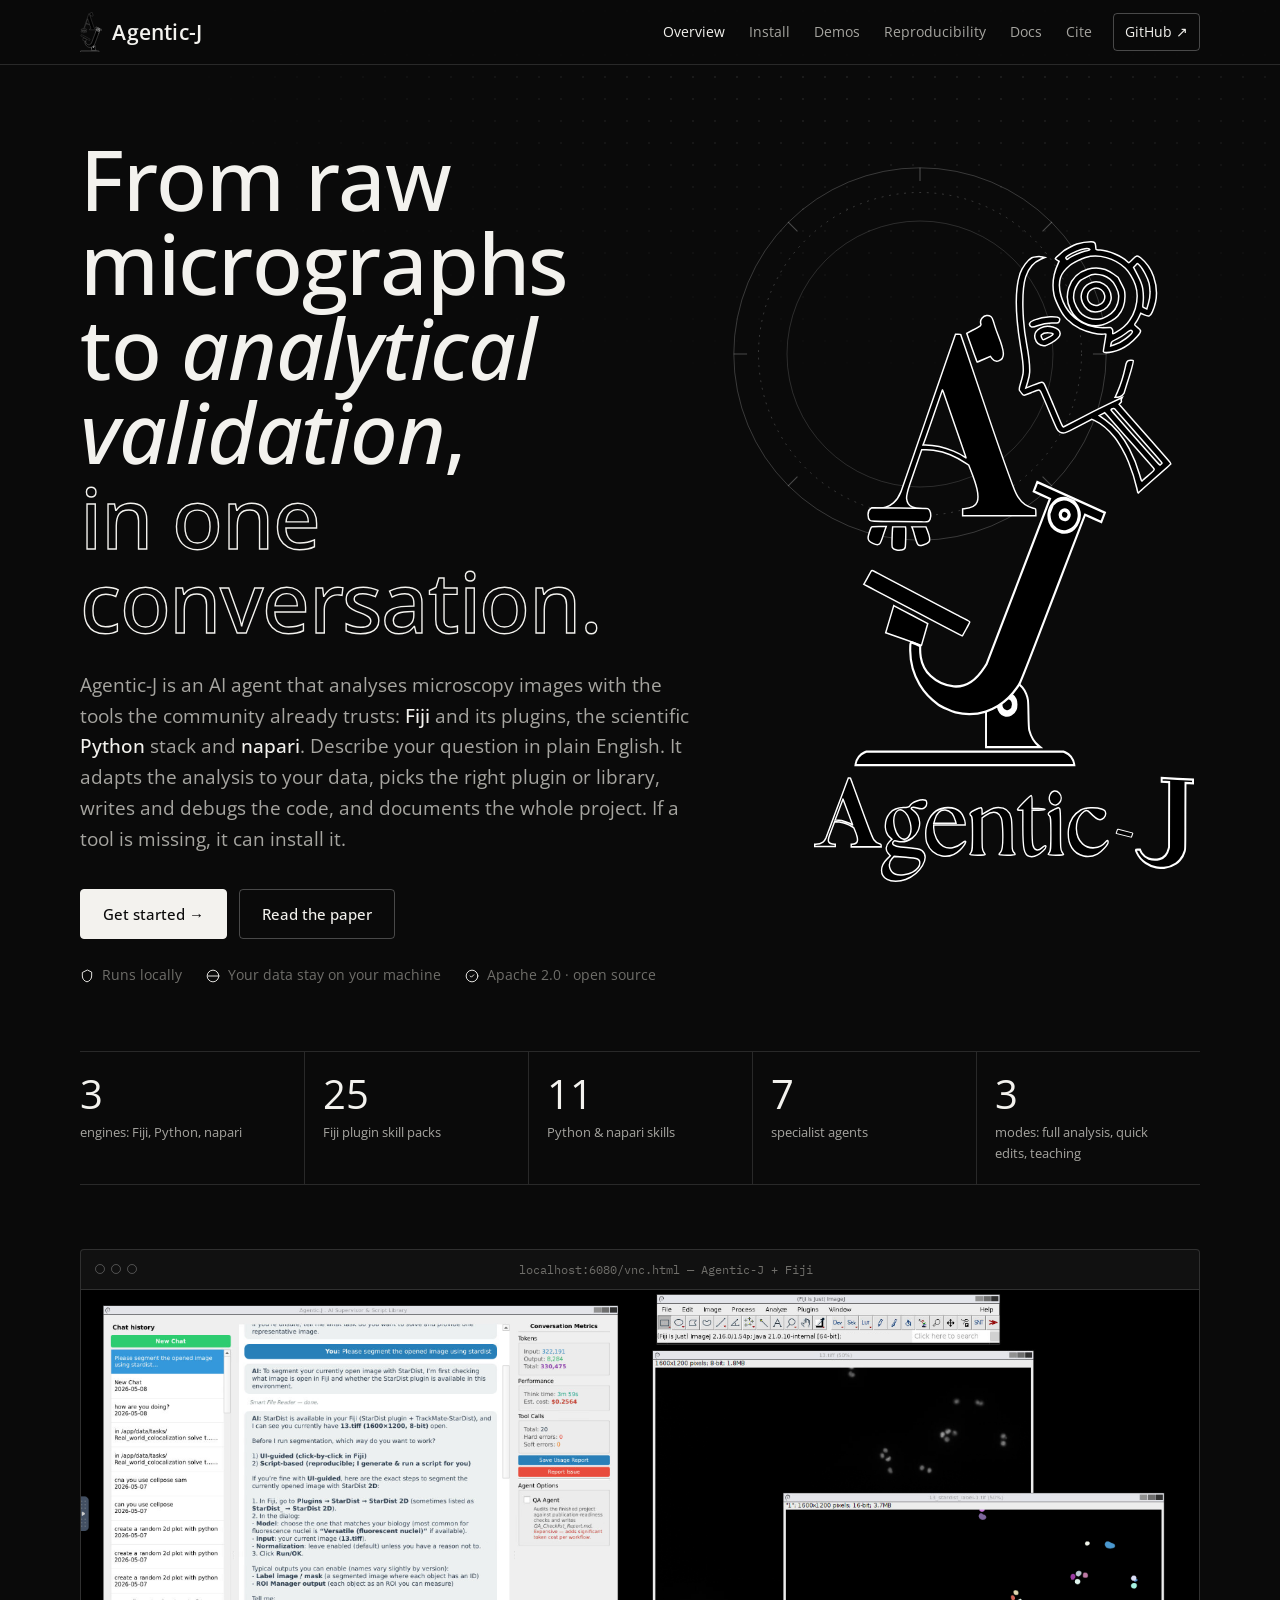
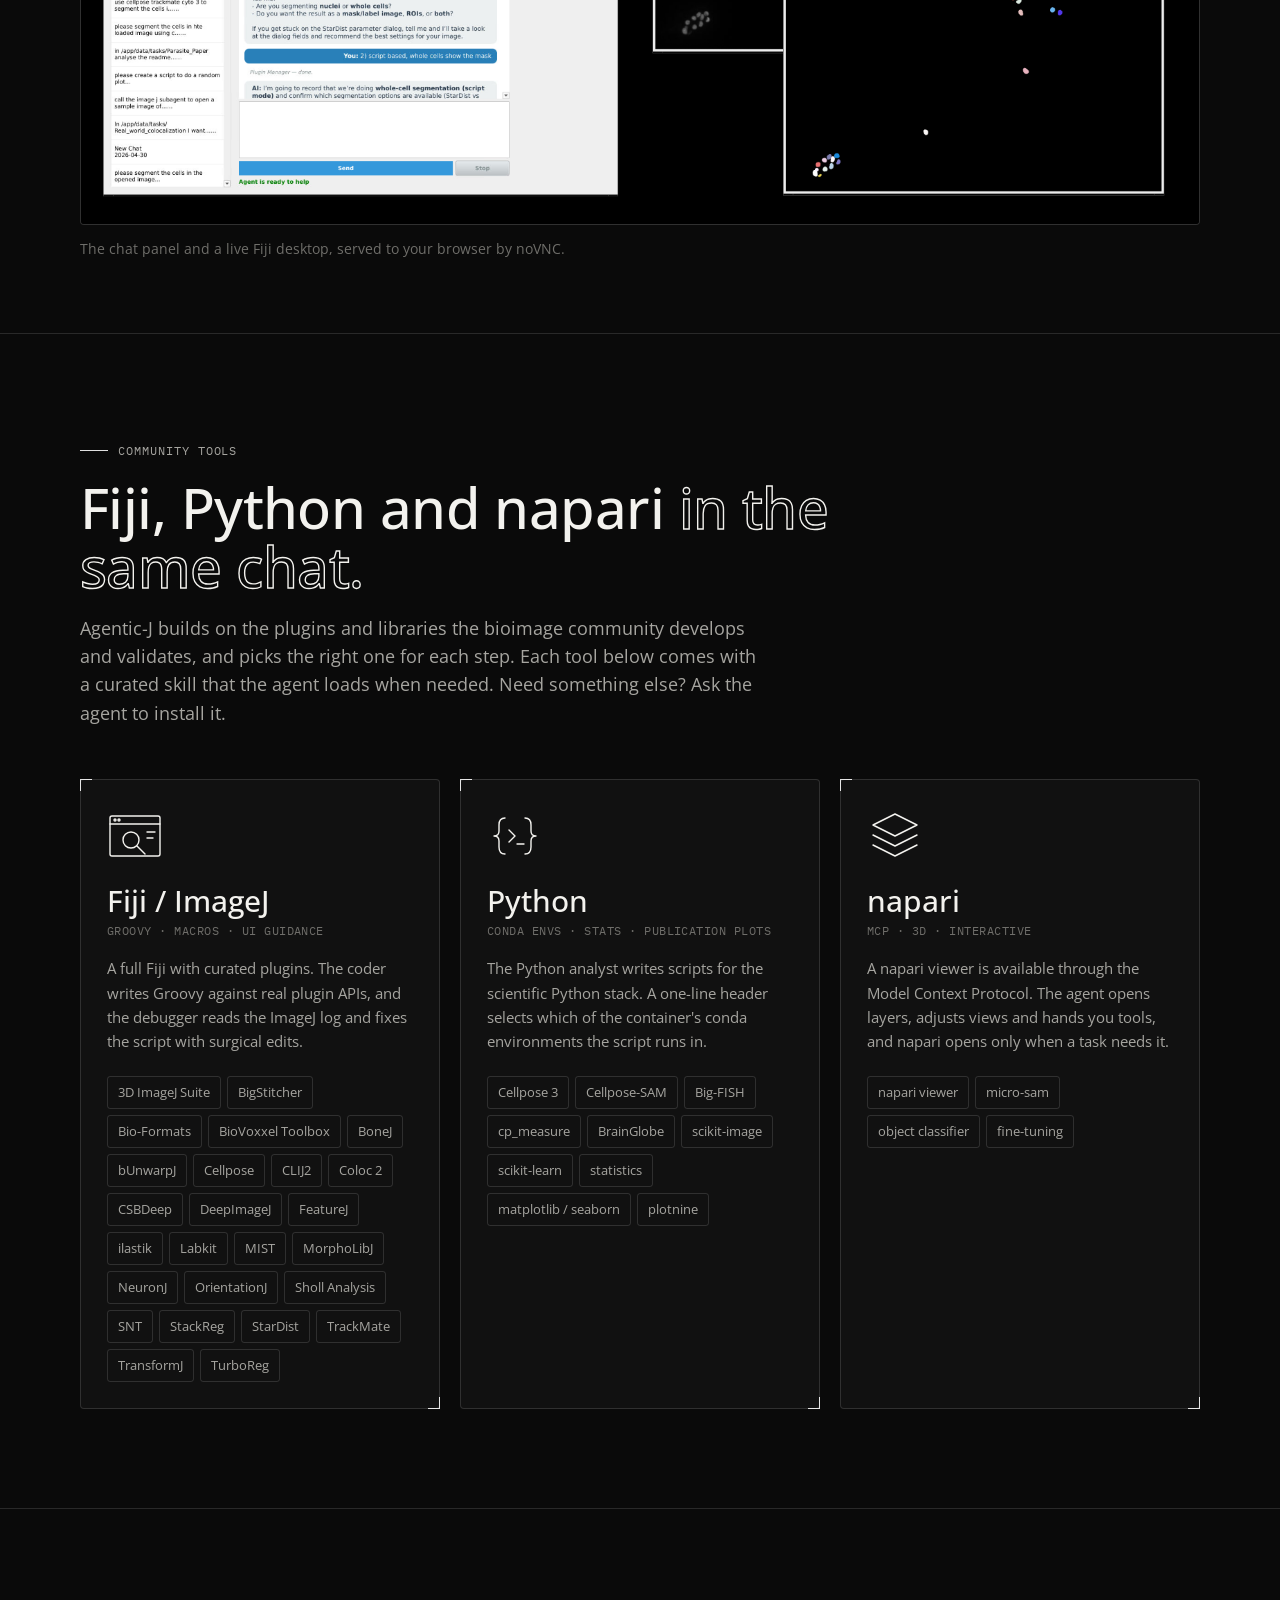
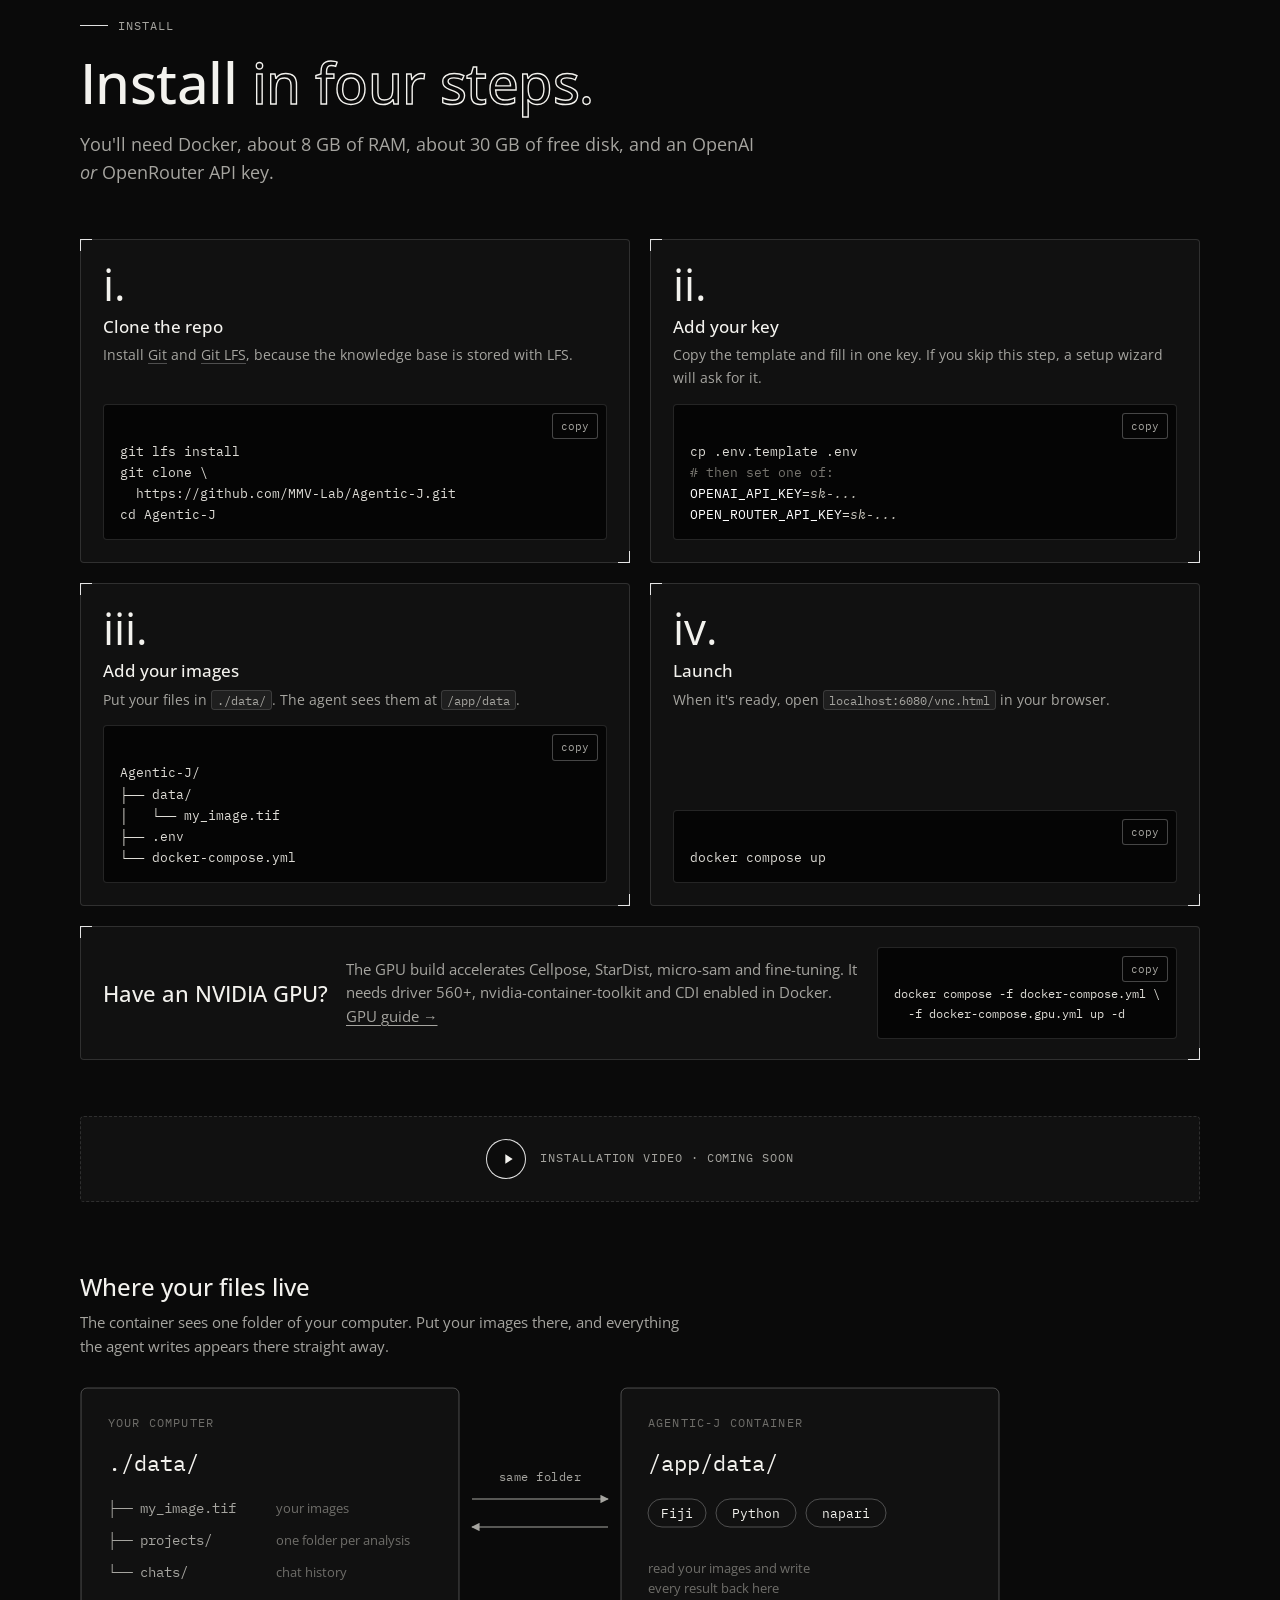
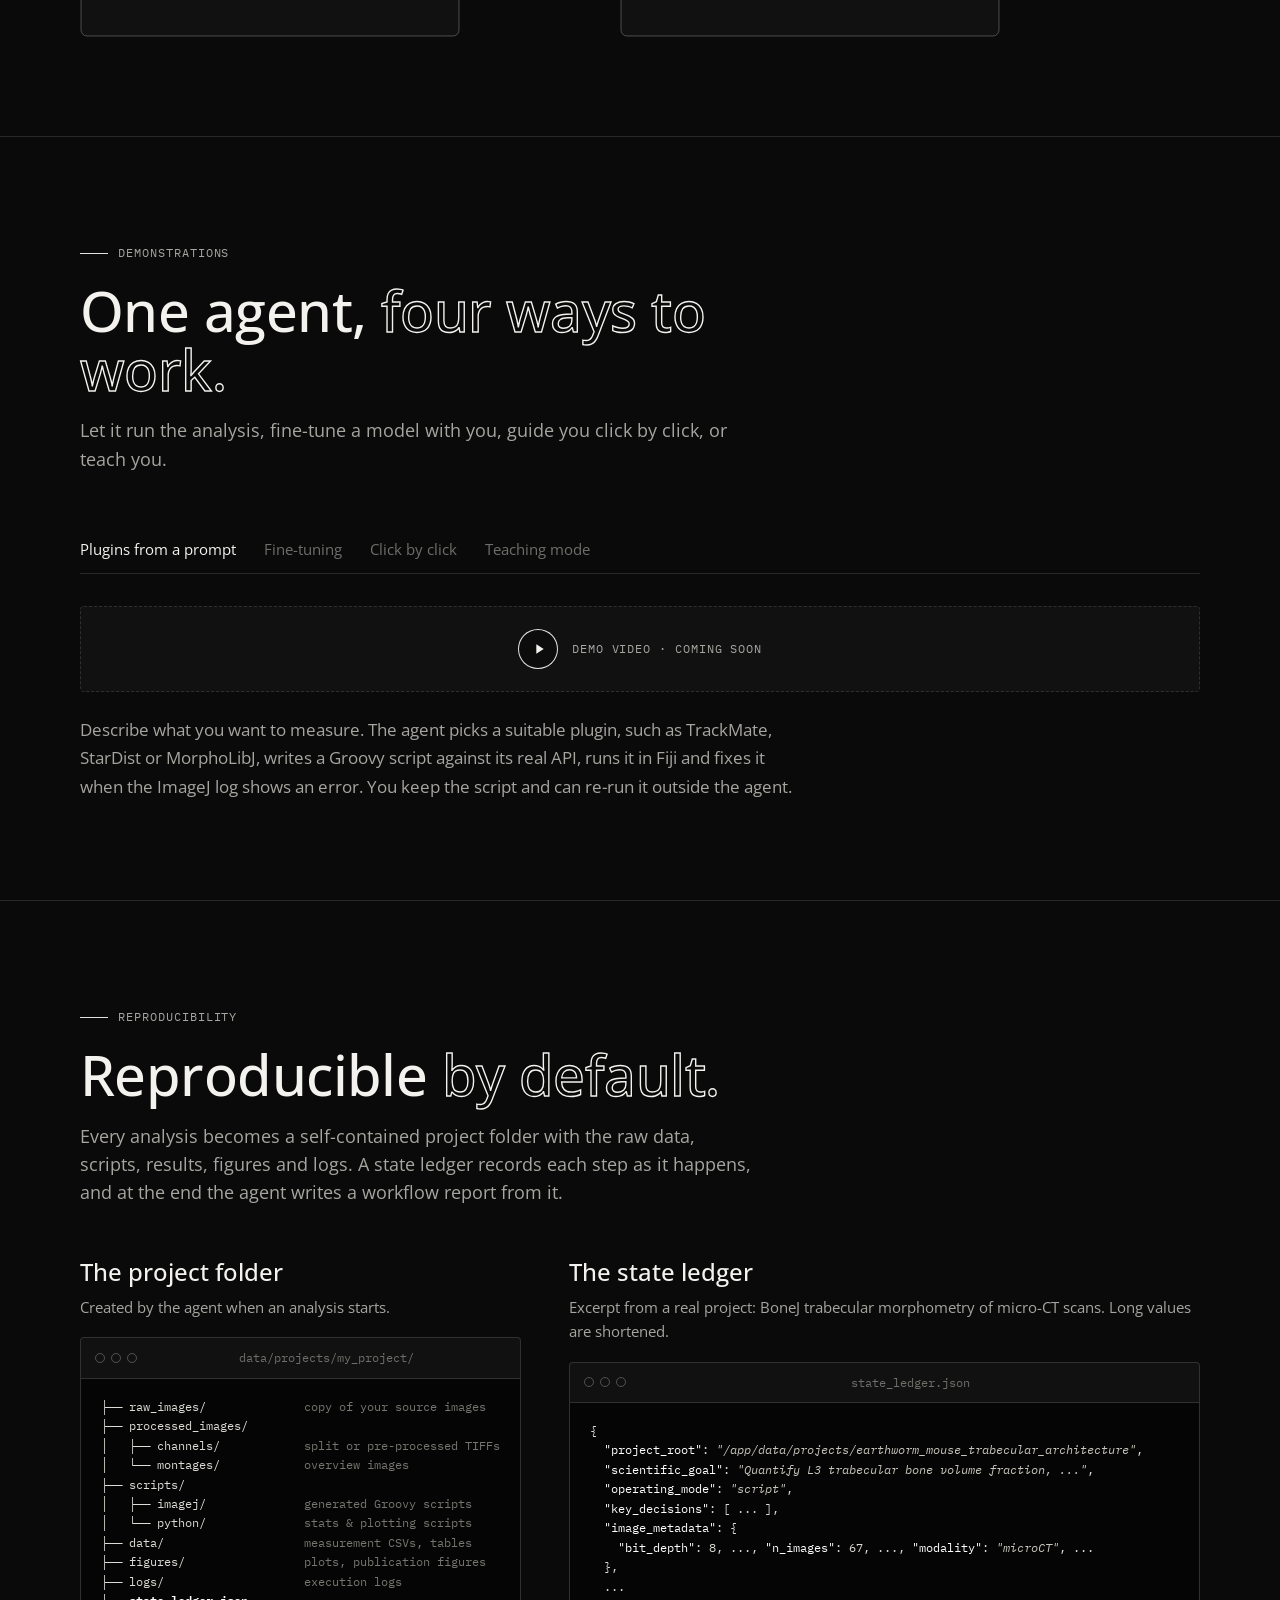
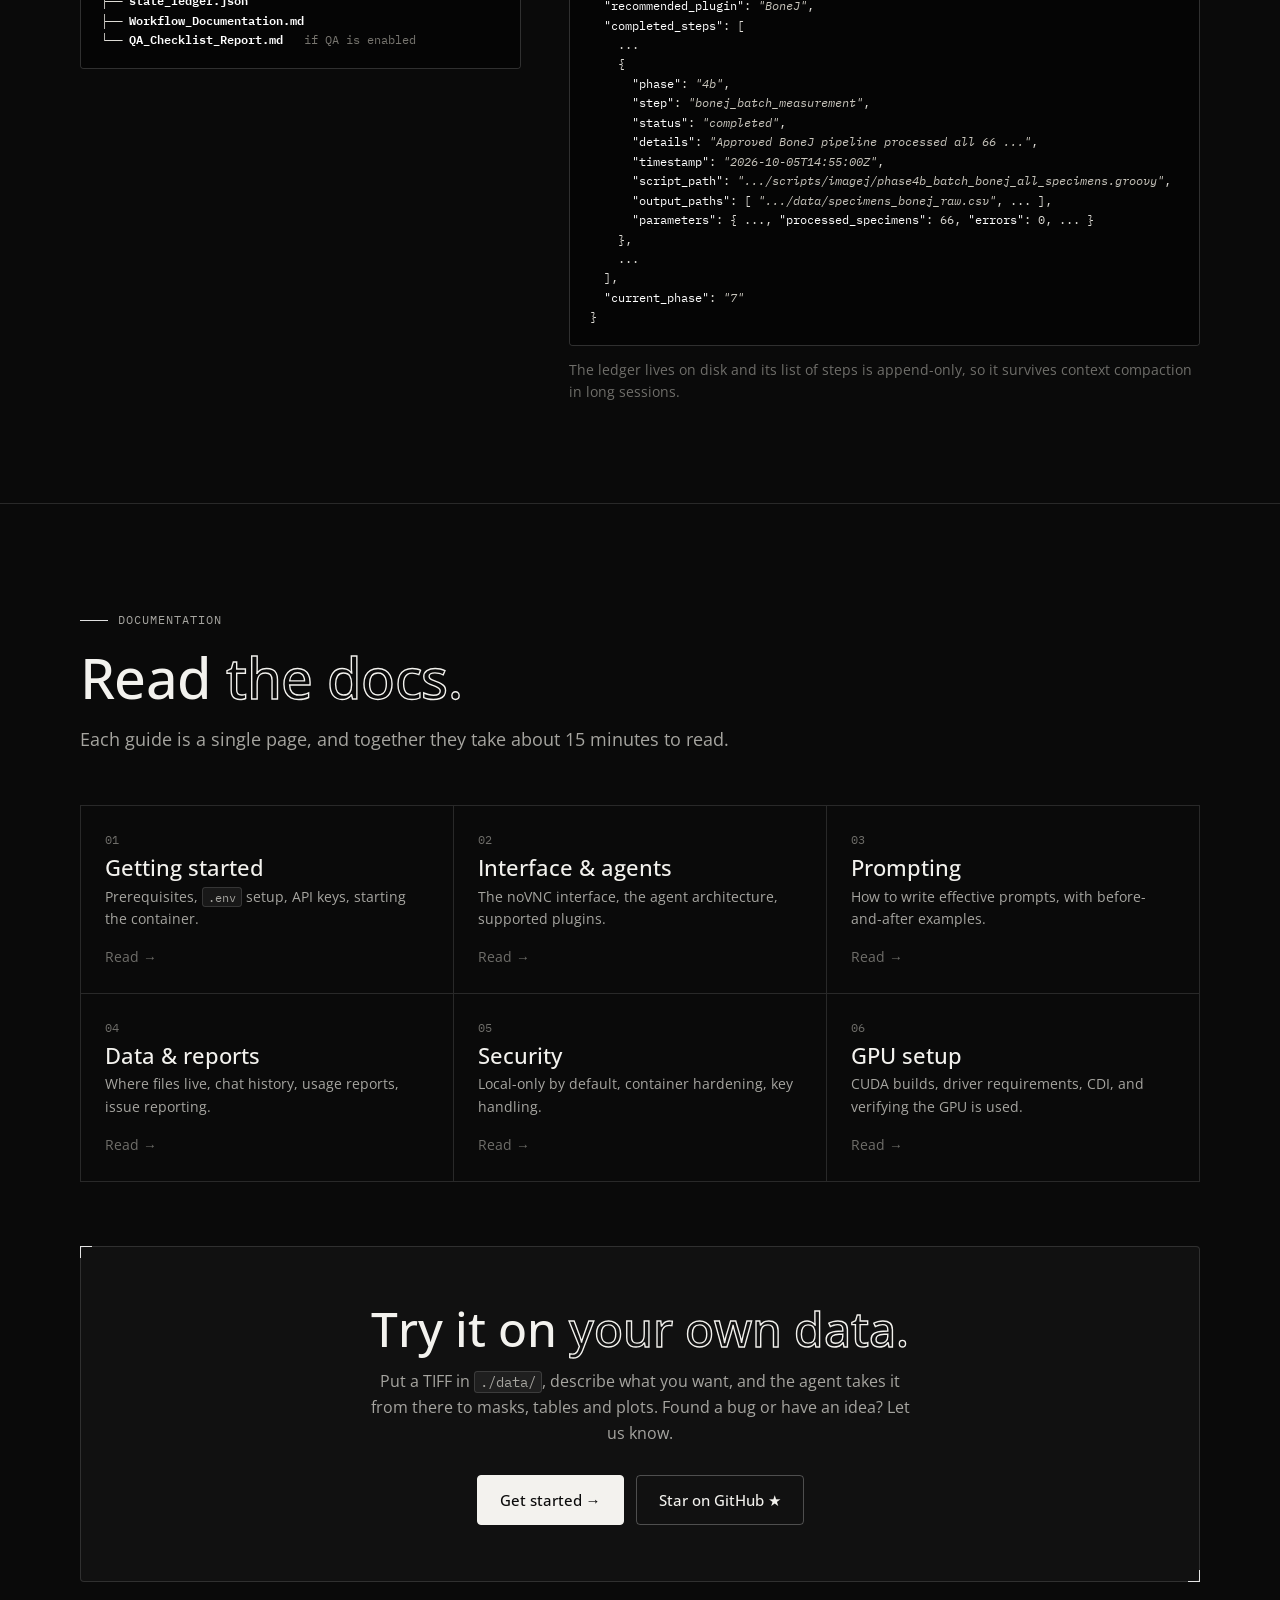
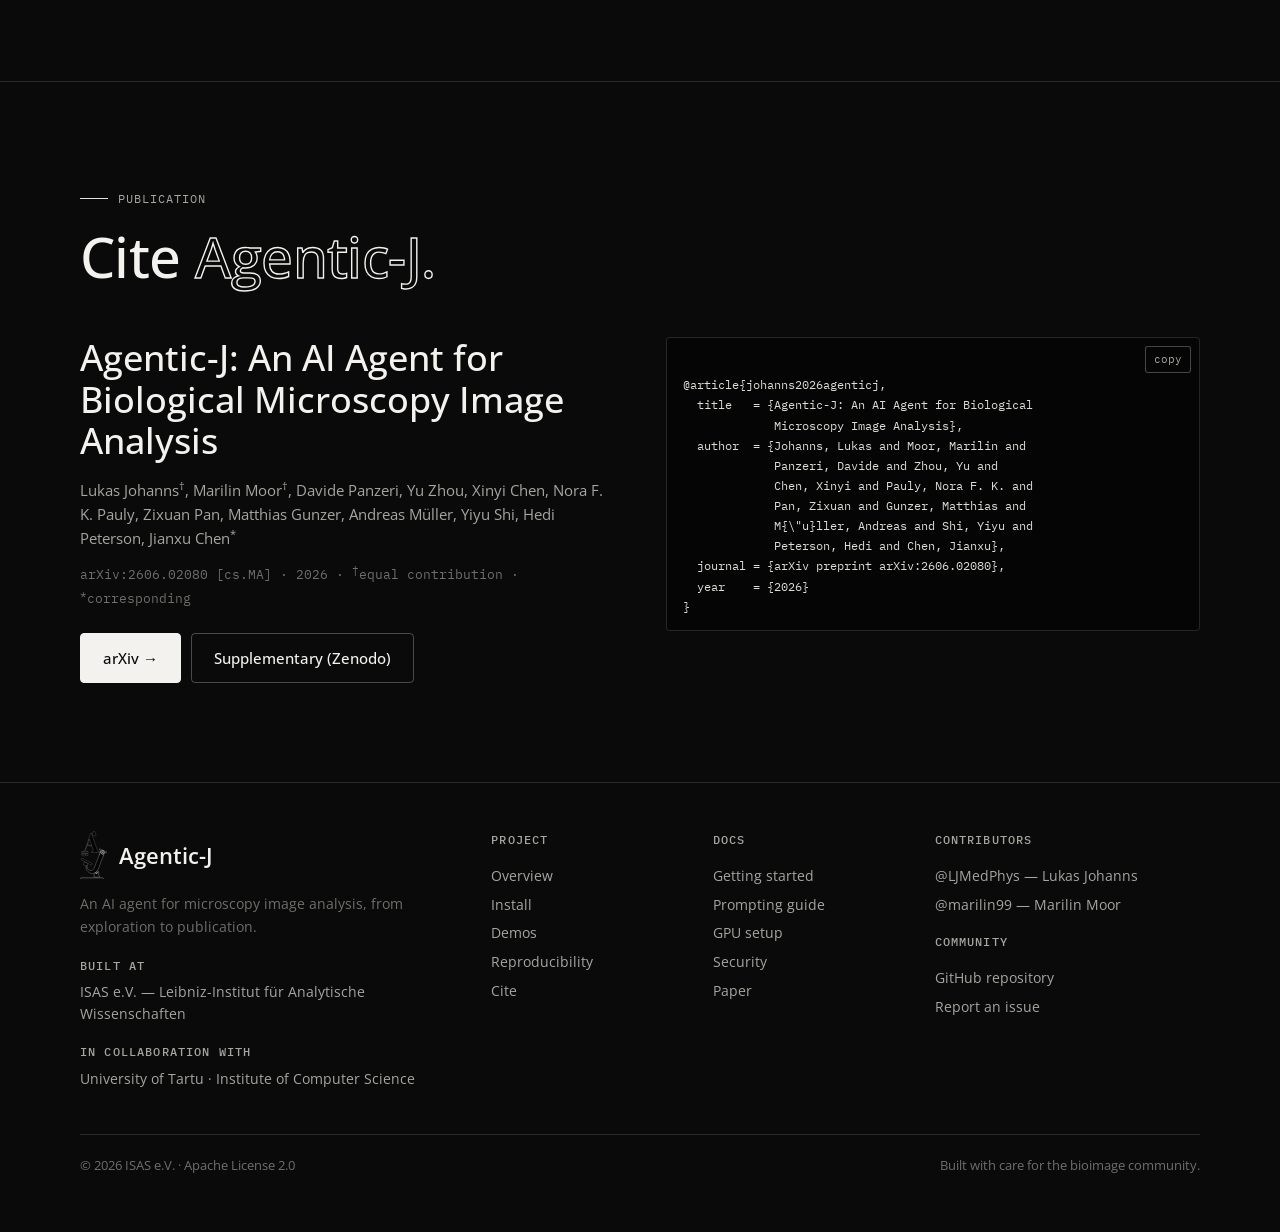
==== docs/index.html @ a4d7bb32 "Changed layout added video for Click by click demonstration" ====
<!doctype html>
<html lang="en" class="no-js">
<head>
<meta charset="utf-8" />
<meta name="viewport" content="width=device-width,initial-scale=1" />
<meta name="color-scheme" content="dark" />
<title>Agentic-J</title>
<meta name="description" content="Agentic-J is an AI agent for microscopy image analysis that works with the tools the bioimage community already uses: Fiji and its plugins, the scientific Python stack and napari. It adapts the analysis to your data, runs locally and documents every project so it can be reproduced." />

<!-- Open Graph -->
<meta property="og:title" content="Agentic-J — an AI agent for microscopy image analysis" />
<meta property="og:description" content="Fiji, Python and napari in one conversation. Visual QA with a VLM judge, human-in-the-loop fine-tuning, and a built-in bioimage-analysis tutor." />
<meta property="og:type" content="website" />
<meta property="og:url" content="https://mmv-lab.github.io/Agentic-J/" />
<meta name="twitter:card" content="summary_large_image" />

<link rel="icon" type="image/svg+xml" href="assets/favicon.svg" />

<link rel="preconnect" href="https://fonts.googleapis.com">
<link rel="preconnect" href="https://fonts.gstatic.com" crossorigin>
<link href="https://fonts.googleapis.com/css2?family=IBM+Plex+Mono:wght@400;500;600&family=Open+Sans:ital,wght@0,400..700;1,400..600&display=swap" rel="stylesheet">

<link rel="stylesheet" href="css/styles.css?v=2026-10-20b" />
<script>document.documentElement.classList.remove('no-js');</script>
</head>
<body>

<div class="bg-dots" aria-hidden="true"></div>

<!-- Navbar -->
<header class="nav">
  <div class="container nav-inner">
    <a href="#" class="brand" aria-label="Agentic-J home">
      <img src="assets/logo-mark.svg" alt="" class="brand-logo" />
      <span class="brand-name">Agentic-J</span>
    </a>
    <nav class="nav-links" aria-label="primary">
      <a href="#overview">Overview</a>
      <a href="#install">Install</a>
      <a href="#demos">Demos</a>
      <a href="#reproducibility">Reproducibility</a>
      <a href="#docs">Docs</a>
      <a href="#paper">Cite</a>
      <a href="https://github.com/MMV-Lab/Agentic-J" target="_blank" rel="noopener" class="nav-cta">GitHub ↗</a>
    </nav>
  </div>
</header>

<main>

<!-- =================== HERO =================== -->
<section class="hero" id="overview">
  <div class="container">
    <div class="hero-grid">
      <div>
        <h1 class="reveal">
          From raw micrographs<br/>
          to <em>analytical validation</em>,<br/>
          <span class="outline">in one conversation.</span>
        </h1>
        <p class="lead reveal">
          Agentic-J is an AI agent that analyses microscopy images with the tools the community already trusts:
          <strong>Fiji</strong> and its plugins, the scientific <strong>Python</strong> stack and <strong>napari</strong>.
          Describe your question in plain English. It adapts the analysis to your data, picks the right plugin or library,
          writes and debugs the code, and documents the whole project. If a tool is missing, it can install it.
        </p>
        <div class="hero-actions reveal">
          <a class="btn btn-primary" href="#install">Get started →</a>
          <a class="btn btn-ghost" href="https://arxiv.org/abs/2606.02080" target="_blank" rel="noopener">Read the paper</a>
        </div>
        <p class="trust reveal" aria-label="Privacy and security highlights">
          <span><svg viewBox="0 0 24 24" width="14" height="14" fill="none" stroke="currentColor" stroke-width="1.6" stroke-linecap="round" stroke-linejoin="round"><path d="M12 2 4 6v6c0 5 3.5 9 8 10 4.5-1 8-5 8-10V6z"/></svg> Runs locally</span>
          <span><svg viewBox="0 0 24 24" width="14" height="14" fill="none" stroke="currentColor" stroke-width="1.6" stroke-linecap="round" stroke-linejoin="round"><circle cx="12" cy="12" r="10"/><path d="M4 12h16"/></svg> Your data stay on your machine</span>
          <span><svg viewBox="0 0 24 24" width="14" height="14" fill="none" stroke="currentColor" stroke-width="1.6" stroke-linecap="round" stroke-linejoin="round"><path d="m9 12 2 2 4-4"/><circle cx="12" cy="12" r="10"/></svg> Apache 2.0 · open source</span>
        </p>
      </div>

      <div class="hero-logo reveal" aria-hidden="true">
        <svg class="rings" viewBox="0 0 400 400" fill="none" stroke="currentColor">
          <circle cx="200" cy="200" r="196" stroke-width=".8"/>
          <circle cx="200" cy="200" r="170" stroke-width=".8" stroke-dasharray="2 6"/>
          <circle cx="200" cy="200" r="140" stroke-width=".6"/>
          <g stroke-width="1.2">
            <path d="M200 4v14M200 382v14M4 200h14M382 200h14"/>
            <path d="M61 61l10 10M329 329l10 10M339 61l-10 10M71 329l-10 10"/>
          </g>
        </svg>
        <img src="assets/logo-full.svg" alt="Agentic-J logo: a microscope formed from the letters A and J, watched by a robot" />
      </div>
    </div>

    <div class="hero-stats reveal">
      <div class="stat"><div class="num">3</div><div class="lbl">engines: Fiji, Python, napari</div></div>
      <div class="stat"><div class="num">25</div><div class="lbl">Fiji plugin skill packs</div></div>
      <div class="stat"><div class="num">11</div><div class="lbl">Python &amp; napari skills</div></div>
      <div class="stat"><div class="num">7</div><div class="lbl">specialist agents</div></div>
      <div class="stat"><div class="num">3</div><div class="lbl">modes: full analysis, quick edits, teaching</div></div>
    </div>

    <div class="hero-visual reveal">
      <figure class="frame window">
        <div class="win-bar">
          <div class="dots"><i></i><i></i><i></i></div>
          <div class="url">localhost:6080/vnc.html — Agentic-J + Fiji</div>
        </div>
        <img src="images/01_chat_and_fiji.png" alt="Agentic-J chat panel next to a live Fiji desktop in the browser" />
      </figure>
      <div class="figcap">
        <span>The chat panel and a live Fiji desktop, served to your browser by noVNC.</span>
      </div>
    </div>
  </div>
</section>

<!-- =================== ENGINES =================== -->
<section id="engines">
  <div class="container">
    <div class="section-head reveal">
      <span class="fig-tag">Community tools</span>
      <h2 class="section-title">Fiji, Python and napari <span class="outline">in the same chat.</span></h2>
      <p class="section-sub">
        Agentic-J builds on the plugins and libraries the bioimage community develops and validates, and picks the right one
        for each step. Each tool below comes with a curated skill that the agent loads when needed. Need something else?
        Ask the agent to install it.
      </p>
    </div>

    <div class="engines">
      <article class="engine frame reveal">
        <svg class="glyph" viewBox="0 0 56 56" fill="none" stroke="currentColor" stroke-width="1.4" stroke-linecap="round" stroke-linejoin="round" aria-hidden="true">
          <rect x="3" y="8" width="50" height="40" rx="2"/><path d="M3 16h50"/><circle cx="8" cy="12" r="1"/><circle cx="12" cy="12" r="1"/>
          <circle cx="24" cy="32" r="8"/><path d="m30 38 8 8"/><path d="M40 24h8M40 30h6"/>
        </svg>
        <h3>Fiji / ImageJ</h3>
        <span class="kicker">GROOVY · MACROS · UI GUIDANCE</span>
        <p>A full Fiji with curated plugins. The coder writes Groovy against real plugin APIs, and the debugger reads the ImageJ log and fixes the script with surgical edits.</p>
        <div class="skills">
          <div class="chips">
            <span class="chip">3D ImageJ Suite</span><span class="chip">BigStitcher</span><span class="chip">Bio-Formats</span>
            <span class="chip">BioVoxxel Toolbox</span><span class="chip">BoneJ</span><span class="chip">bUnwarpJ</span>
            <span class="chip">Cellpose</span><span class="chip">CLIJ2</span><span class="chip">Coloc 2</span>
            <span class="chip">CSBDeep</span><span class="chip">DeepImageJ</span><span class="chip">FeatureJ</span>
            <span class="chip">ilastik</span><span class="chip">Labkit</span><span class="chip">MIST</span>
            <span class="chip">MorphoLibJ</span><span class="chip">NeuronJ</span><span class="chip">OrientationJ</span>
            <span class="chip">Sholl Analysis</span><span class="chip">SNT</span><span class="chip">StackReg</span>
            <span class="chip">StarDist</span><span class="chip">TrackMate</span><span class="chip">TransformJ</span>
            <span class="chip">TurboReg</span>
          </div>
        </div>
      </article>

      <article class="engine frame reveal">
        <svg class="glyph" viewBox="0 0 56 56" fill="none" stroke="currentColor" stroke-width="1.4" stroke-linecap="round" stroke-linejoin="round" aria-hidden="true">
          <path d="M18 10c-5 0-6 3-6 7v6c0 3-2 5-5 5 3 0 5 2 5 5v6c0 4 1 7 6 7"/><path d="M38 10c5 0 6 3 6 7v6c0 3 2 5 5 5-3 0-5 2-5 5v6c0 4-1 7-6 7"/>
          <path d="M22 22l6 6-6 6"/><path d="M30 36h7"/>
        </svg>
        <h3>Python</h3>
        <span class="kicker">CONDA ENVS · STATS · PUBLICATION PLOTS</span>
        <p>The Python analyst writes scripts for the scientific Python stack. A one-line header selects which of the container's conda environments the script runs in.</p>
        <div class="skills">
          <div class="chips">
            <span class="chip">Cellpose 3</span><span class="chip">Cellpose-SAM</span><span class="chip">Big-FISH</span>
            <span class="chip">cp_measure</span><span class="chip">BrainGlobe</span><span class="chip">scikit-image</span>
            <span class="chip">scikit-learn</span><span class="chip">statistics</span><span class="chip">matplotlib / seaborn</span>
            <span class="chip">plotnine</span>
          </div>
        </div>
      </article>

      <article class="engine frame reveal">
        <svg class="glyph" viewBox="0 0 56 56" fill="none" stroke="currentColor" stroke-width="1.4" stroke-linecap="round" stroke-linejoin="round" aria-hidden="true">
          <path d="M28 6 50 17 28 28 6 17z"/><path d="M6 27l22 11 22-11"/><path d="M6 37l22 11 22-11"/>
        </svg>
        <h3>napari</h3>
        <span class="kicker">MCP · 3D · INTERACTIVE</span>
        <p>A napari viewer is available through the Model Context Protocol. The agent opens layers, adjusts views and hands you tools, and napari opens only when a task needs it.</p>
        <div class="skills">
          <div class="chips">
            <span class="chip">napari viewer</span><span class="chip">micro-sam</span><span class="chip">object classifier</span>
            <span class="chip">fine-tuning</span>
          </div>
        </div>
      </article>
    </div>
  </div>
</section>

<!-- =================== VLM JUDGE =================== -->
<!-- Hidden for now: VLM judge section. Remove this wrapper to restore it (give it its own Fig. number).
<section id="judge">
  <div class="container">
    <div class="split">
      <div>
        <div class="section-head reveal">
          <span class="fig-tag">Fig. 4 · Visual quality control</span>
          <h2 class="section-title">A vision model <span class="outline">checks the results.</span></h2>
          <p class="section-sub">
            A script that runs without errors can still produce wrong results. The optional VLM judge looks at the
            actual pixels: the input, each segmentation overlaid on its source, and the final plots.
          </p>
        </div>
        <ul class="checklist reveal">
          <li><svg width="18" height="18" viewBox="0 0 24 24" fill="none" stroke="currentColor" stroke-width="1.6"><path d="m5 12 5 5 9-10"/></svg>
            <span><strong>Deterministic overlays</strong>: the mask is alpha-blended onto the original before the model sees it, so the judge compares Original, Mask and Overlay side by side.</span></li>
          <li><svg width="18" height="18" viewBox="0 0 24 24" fill="none" stroke="currentColor" stroke-width="1.6"><path d="m5 12 5 5 9-10"/></svg>
            <span><strong>Typed verdicts</strong>: PASS, WARN, FAIL or INFO, with a summary and a recommended action that the supervisor must act on.</span></li>
          <li><svg width="18" height="18" viewBox="0 0 24 24" fill="none" stroke="currentColor" stroke-width="1.6"><path d="m5 12 5 5 9-10"/></svg>
            <span><strong>Never blocks the pipeline</strong>: if the judge is unavailable, it returns a WARN and hands the check to you rather than crashing.</span></li>
          <li><svg width="18" height="18" viewBox="0 0 24 24" fill="none" stroke="currentColor" stroke-width="1.6"><path d="m5 12 5 5 9-10"/></svg>
            <span><strong>Any format</strong>: PNGs are read directly, and every other bioimage format is opened in Fiji and rendered first.</span></li>
        </ul>
        <div class="when reveal">
          <div><b>Input review</b><span>Alongside the metadata, before any analysis</span></div>
          <div><b>After each step</b><span>Every step that writes an image</span></div>
          <div><b>Final figures</b><span>Plots checked before they reach you</span></div>
        </div>
      </div>

      <div class="judge-panels frame reveal">
        <div class="row">
          <figure>
            <svg viewBox="0 0 120 120" aria-label="Original: grey nuclei">
              <defs><radialGradient id="nuc"><stop offset="0" stop-color="#e8e8e8"/><stop offset="1" stop-color="#6a6a6a"/></radialGradient></defs>
              <g fill="url(#nuc)">
                <ellipse cx="30" cy="32" rx="13" ry="11"/><ellipse cx="74" cy="28" rx="11" ry="12"/><ellipse cx="88" cy="36" rx="10" ry="10"/>
                <ellipse cx="40" cy="80" rx="12" ry="13"/><ellipse cx="86" cy="86" rx="13" ry="11"/><ellipse cx="60" cy="56" rx="7" ry="7" opacity=".45"/>
              </g>
            </svg>
            <figcaption>original</figcaption>
          </figure>
          <figure>
            <svg viewBox="0 0 120 120" aria-label="Mask: label image">
              <g fill="#fff">
                <ellipse cx="30" cy="32" rx="13" ry="11"/><path d="M63 28c0-8 6-13 12-12 4 0 8 3 10 8 6-2 13 3 13 12s-6 12-12 11c-4 4-10 3-13-1-6-3-10-9-10-18z"/>
                <ellipse cx="40" cy="80" rx="12" ry="13"/><ellipse cx="86" cy="86" rx="13" ry="11"/>
              </g>
            </svg>
            <figcaption>mask</figcaption>
          </figure>
          <figure>
            <svg viewBox="0 0 120 120" aria-label="Overlay: mask outlines on the original, one merged pair flagged">
              <g fill="url(#nuc)">
                <ellipse cx="30" cy="32" rx="13" ry="11"/><ellipse cx="74" cy="28" rx="11" ry="12"/><ellipse cx="88" cy="36" rx="10" ry="10"/>
                <ellipse cx="40" cy="80" rx="12" ry="13"/><ellipse cx="86" cy="86" rx="13" ry="11"/><ellipse cx="60" cy="56" rx="7" ry="7" opacity=".45"/>
              </g>
              <g fill="rgba(255,255,255,.18)" stroke="#fff" stroke-width="1.2">
                <ellipse cx="30" cy="32" rx="13" ry="11"/><path d="M63 28c0-8 6-13 12-12 4 0 8 3 10 8 6-2 13 3 13 12s-6 12-12 11c-4 4-10 3-13-1-6-3-10-9-10-18z"/>
                <ellipse cx="40" cy="80" rx="12" ry="13"/><ellipse cx="86" cy="86" rx="13" ry="11"/>
              </g>
              <circle cx="80" cy="32" r="24" stroke="#e8c46a" stroke-width="1.2" stroke-dasharray="3 3" fill="none"/>
            </svg>
            <figcaption>overlay</figcaption>
          </figure>
        </div>
        <div class="verdict" role="img" aria-label="Example verdict">
          <div><span class="k">pipeline_step </span><span class="v">segmentation</span></div>
          <div><span class="k">verdict       </span><span class="badge warn">WARN</span></div>
          <div><span class="k">summary       </span><span class="v">Two touching nuclei (top right) merged into one label; one dim nucleus missed.</span></div>
          <div><span class="k">action        </span><span class="v">Split touching objects (watershed) or lower the flow threshold; re-check.</span></div>
        </div>
        <div class="verdict-legend">
          <span class="badge pass">PASS</span><span class="badge warn">WARN</span><span class="badge fail">FAIL</span><span class="badge info">INFO</span>
          <span style="font-size:12.5px;color:var(--faint);margin-left:auto">Illustrative example</span>
        </div>
      </div>
    </div>
  </div>
</section>
-->

<!-- =================== INSTALL =================== -->
<section id="install">
  <div class="container">
    <div class="section-head reveal">
      <span class="fig-tag">Install</span>
      <h2 class="section-title">Install <span class="outline">in four steps.</span></h2>
      <p class="section-sub">You'll need Docker, about 8 GB of RAM, about 30 GB of free disk, and an OpenAI <em>or</em> OpenRouter API key.</p>
    </div>

    <div class="qs-grid">
      <div class="qs-step frame reveal">
        <span class="num">i.</span>
        <h4>Clone the repo</h4>
        <p>Install <a href="https://git-scm.com/downloads" target="_blank" rel="noopener">Git</a> and <a href="https://git-lfs.com/" target="_blank" rel="noopener">Git LFS</a>, because the knowledge base is stored with LFS.</p>
        <pre class="code"><button class="copy" data-copy>copy</button>git lfs install
git clone \
  https://github.com/MMV-Lab/Agentic-J.git
cd Agentic-J</pre>
      </div>
      <div class="qs-step frame reveal">
        <span class="num">ii.</span>
        <h4>Add your key</h4>
        <p>Copy the template and fill in one key. If you skip this step, a setup wizard will ask for it.</p>
        <pre class="code"><button class="copy" data-copy>copy</button>cp .env.template .env
<span class="tok-c"># then set one of:</span>
<span class="tok-v">OPENAI_API_KEY</span>=<span class="tok-s">sk-...</span>
<span class="tok-v">OPEN_ROUTER_API_KEY</span>=<span class="tok-s">sk-...</span></pre>
      </div>
      <div class="qs-step frame reveal">
        <span class="num">iii.</span>
        <h4>Add your images</h4>
        <p>Put your files in <code>./data/</code>. The agent sees them at <code>/app/data</code>.</p>
        <pre class="code"><button class="copy" data-copy>copy</button>Agentic-J/
├── data/
│   └── my_image.tif
├── .env
└── docker-compose.yml</pre>
      </div>
      <div class="qs-step frame reveal">
        <span class="num">iv.</span>
        <h4>Launch</h4>
        <p>When it's ready, open <code>localhost:6080/vnc.html</code> in your browser.</p>
        <pre class="code"><button class="copy" data-copy>copy</button>docker compose up</pre>
      </div>
    </div>

    <div class="gpu-note frame reveal">
      <h4>Have an NVIDIA GPU?</h4>
      <p>The GPU build accelerates Cellpose, StarDist, micro-sam and fine-tuning. It needs driver 560+, nvidia-container-toolkit and CDI enabled in Docker.
        <a href="https://github.com/MMV-Lab/Agentic-J#gpu-support-optional" target="_blank" rel="noopener" style="text-decoration:underline;text-underline-offset:3px">GPU guide →</a></p>
      <pre class="code"><button class="copy" data-copy>copy</button>docker compose -f docker-compose.yml \
  -f docker-compose.gpu.yml up -d</pre>
    </div>

    <figure class="media install-video reveal">
      <div class="frame window">
        <div class="win-bar"><div class="dots"><i></i><i></i><i></i></div><div class="url">Installing Agentic-J</div></div>
        <!-- To embed the video, put its YouTube ID in data-youtube, e.g. data-youtube="abc123XYZ". -->
        <div class="video empty" data-youtube="" data-title="Installing Agentic-J">
          <span class="play" aria-hidden="true"><svg viewBox="0 0 24 24" width="22" height="22" fill="currentColor"><path d="M8 5v14l11-7z"/></svg></span>
          <span class="soon">Installation video · coming soon</span>
        </div>
      </div>
    </figure>

    <div class="files reveal">
      <h3 class="sub-title">Where your files live</h3>
      <p class="muted-p">The container sees one folder of your computer. Put your images there, and everything the agent writes appears there straight away.</p>
      <svg font-family="IBM Plex Mono, ui-monospace, monospace" class="mount-svg wide" viewBox="0 0 920 250" role="img" aria-labelledby="mount-t">
        <title id="mount-t">./data on your computer and /app/data inside the container are the same folder</title>
        <defs>
          <marker id="ah" viewBox="0 0 10 10" refX="9" refY="5" markerWidth="7" markerHeight="7" orient="auto-start-reverse"><path d="M0 0 10 5 0 10z" class="s-head" fill="#a6a5a0"/></marker>
        </defs>
        <rect class="s-box" fill="#111111" stroke="rgba(255,255,255,.26)" x="1" y="1" width="378" height="248" rx="6"/>
        <text class="t-cap" fill="#6f6e6a" font-size="11.5" x="28" y="40">YOUR COMPUTER</text>
        <text class="t-path" fill="#f3f2ee" font-size="22" x="28" y="84">./data/</text>
        <text class="t-mono" fill="#a6a5a0" font-size="14" x="28" y="126">├── my_image.tif</text><text class="t-note" fill="#6f6e6a" font-size="13" x="196" y="126">your images</text>
          <text class="t-mono" fill="#a6a5a0" font-size="14" x="28" y="158">├── projects/</text><text class="t-note" fill="#6f6e6a" font-size="13" x="196" y="158">one folder per analysis</text>
          <text class="t-mono" fill="#a6a5a0" font-size="14" x="28" y="190">└── chats/</text><text class="t-note" fill="#6f6e6a" font-size="13" x="196" y="190">chat history</text>
        <rect class="s-box" fill="#111111" stroke="rgba(255,255,255,.26)" x="541" y="1" width="378" height="248" rx="6"/>
        <text class="t-cap" fill="#6f6e6a" font-size="11.5" x="568" y="40">AGENTIC-J CONTAINER</text>
        <text class="t-path" fill="#f3f2ee" font-size="22" x="568" y="84">/app/data/</text>
        <rect class="s-pill" fill="none" stroke="rgba(255,255,255,.26)" x="568" y="112" width="58" height="28" rx="14"/><text class="t-pill" fill="#f3f2ee" font-size="12.5" x="597.0" y="130.5" text-anchor="middle">Fiji</text>
          <rect class="s-pill" fill="none" stroke="rgba(255,255,255,.26)" x="636" y="112" width="80" height="28" rx="14"/><text class="t-pill" fill="#f3f2ee" font-size="12.5" x="676.0" y="130.5" text-anchor="middle">Python</text>
          <rect class="s-pill" fill="none" stroke="rgba(255,255,255,.26)" x="726" y="112" width="80" height="28" rx="14"/><text class="t-pill" fill="#f3f2ee" font-size="12.5" x="766.0" y="130.5" text-anchor="middle">napari</text>
        <text class="t-note" fill="#6f6e6a" font-size="13" x="568" y="186">read your images and write</text>
        <text class="t-note" fill="#6f6e6a" font-size="13" x="568" y="206">every result back here</text>
        <line class="s-arrow" stroke="#a6a5a0" stroke-width="1.2" x1="392" y1="112" x2="528" y2="112" marker-end="url(#ah)"/>
        <line class="s-arrow" stroke="#a6a5a0" stroke-width="1.2" x1="392" y1="140" x2="528" y2="140" marker-start="url(#ah)"/>
        <text class="t-link" fill="#a6a5a0" font-size="12" x="460" y="94" text-anchor="middle">same folder</text>
      </svg>
      <svg font-family="IBM Plex Mono, ui-monospace, monospace" class="mount-svg narrow" style="display:none" viewBox="0 0 360 520" role="img" aria-labelledby="mount-t2">
        <title id="mount-t2">./data on your computer and /app/data inside the container are the same folder</title>
        <defs>
          <marker id="ah2" viewBox="0 0 10 10" refX="9" refY="5" markerWidth="7" markerHeight="7" orient="auto-start-reverse"><path d="M0 0 10 5 0 10z" class="s-head" fill="#a6a5a0"/></marker>
        </defs>
        <rect class="s-box" fill="#111111" stroke="rgba(255,255,255,.26)" x="1" y="1" width="358" height="210" rx="6"/>
        <text class="t-cap" fill="#6f6e6a" font-size="11.5" x="24" y="38">YOUR COMPUTER</text>
        <text class="t-path" fill="#f3f2ee" font-size="22" x="24" y="80">./data/</text>
        <text class="t-mono" fill="#a6a5a0" font-size="14" x="24" y="120">├── my_image.tif</text><text class="t-note" fill="#6f6e6a" font-size="13" x="192" y="120">your images</text>
          <text class="t-mono" fill="#a6a5a0" font-size="14" x="24" y="152">├── projects/</text><text class="t-note" fill="#6f6e6a" font-size="13" x="192" y="152">one folder per analysis</text>
          <text class="t-mono" fill="#a6a5a0" font-size="14" x="24" y="184">└── chats/</text><text class="t-note" fill="#6f6e6a" font-size="13" x="192" y="184">chat history</text>
        <line class="s-arrow" stroke="#a6a5a0" stroke-width="1.2" x1="164" y1="224" x2="164" y2="296" marker-end="url(#ah2)"/>
        <line class="s-arrow" stroke="#a6a5a0" stroke-width="1.2" x1="196" y1="224" x2="196" y2="296" marker-start="url(#ah2)"/>
        <text class="t-link" fill="#a6a5a0" font-size="12" x="214" y="264">same folder</text>
        <rect class="s-box" fill="#111111" stroke="rgba(255,255,255,.26)" x="1" y="309" width="358" height="210" rx="6"/>
        <text class="t-cap" fill="#6f6e6a" font-size="11.5" x="24" y="346">AGENTIC-J CONTAINER</text>
        <text class="t-path" fill="#f3f2ee" font-size="22" x="24" y="388">/app/data/</text>
        <rect class="s-pill" fill="none" stroke="rgba(255,255,255,.26)" x="24" y="414" width="58" height="28" rx="14"/><text class="t-pill" fill="#f3f2ee" font-size="12.5" x="53.0" y="432.5" text-anchor="middle">Fiji</text>
          <rect class="s-pill" fill="none" stroke="rgba(255,255,255,.26)" x="92" y="414" width="80" height="28" rx="14"/><text class="t-pill" fill="#f3f2ee" font-size="12.5" x="132.0" y="432.5" text-anchor="middle">Python</text>
          <rect class="s-pill" fill="none" stroke="rgba(255,255,255,.26)" x="182" y="414" width="80" height="28" rx="14"/><text class="t-pill" fill="#f3f2ee" font-size="12.5" x="222.0" y="432.5" text-anchor="middle">napari</text>
        <text class="t-note" fill="#6f6e6a" font-size="13" x="24" y="476">read your images and write</text>
        <text class="t-note" fill="#6f6e6a" font-size="13" x="24" y="496">every result back here</text>
      </svg>
    </div>
  </div>
</section>

<!-- =================== DEMOS =================== -->
<section id="demos">
  <div class="container">
    <div class="section-head reveal">
      <span class="fig-tag">Demonstrations</span>
      <h2 class="section-title">One agent, <span class="outline">four ways to work.</span></h2>
      <p class="section-sub">Let it run the analysis, fine-tune a model with you, guide you click by click, or teach you.</p>
    </div>

    <div class="demo-tabs reveal">
      <div class="tabs" role="tablist" aria-label="Ways to work">
        <button class="tab" role="tab" id="tab-prompt" aria-controls="panel-prompt" aria-selected="true">Plugins from a prompt</button>
        <button class="tab" role="tab" id="tab-finetune" aria-controls="panel-finetune" aria-selected="false" tabindex="-1">Fine-tuning</button>
        <button class="tab" role="tab" id="tab-ui" aria-controls="panel-ui" aria-selected="false" tabindex="-1">Click by click</button>
        <button class="tab" role="tab" id="tab-teach" aria-controls="panel-teach" aria-selected="false" tabindex="-1">Teaching mode</button>
      </div>
      <div class="demo-panel" role="tabpanel" id="panel-prompt" aria-labelledby="tab-prompt">
        <div class="frame window">
          <div class="win-bar"><div class="dots"><i></i><i></i><i></i></div><div class="url">Plugins from a prompt</div></div>
          <div class="video empty" data-youtube="" data-title="Plugins from a prompt">
            <span class="play" aria-hidden="true"><svg viewBox="0 0 24 24" width="22" height="22" fill="currentColor"><path d="M8 5v14l11-7z"/></svg></span>
            <span class="soon">Demo video · coming soon</span>
          </div>
        </div>
        <p class="demo-desc">Describe what you want to measure. The agent picks a suitable plugin, such as TrackMate, StarDist or MorphoLibJ, writes a Groovy script against its real API, runs it in Fiji and fixes it when the ImageJ log shows an error. You keep the script and can re-run it outside the agent.</p>
      </div>
      <div class="demo-panel" role="tabpanel" id="panel-finetune" aria-labelledby="tab-finetune" hidden>
        <div class="frame window">
          <div class="win-bar"><div class="dots"><i></i><i></i><i></i></div><div class="url">Fine-tuning</div></div>
          <div class="video empty" data-youtube="" data-title="Fine-tuning">
            <span class="play" aria-hidden="true"><svg viewBox="0 0 24 24" width="22" height="22" fill="currentColor"><path d="M8 5v14l11-7z"/></svg></span>
            <span class="soon">Demo video · coming soon</span>
          </div>
        </div>
        <p class="demo-desc">Pick a few tiles in napari and correct the current model's mistakes instead of drawing from scratch. The agent fine-tunes <strong>micro-sam</strong> or <strong>Cellpose</strong> on your corrections, scores the new model against the stock one, and only then runs it on the whole dataset.</p>
      </div>
      <div class="demo-panel" role="tabpanel" id="panel-ui" aria-labelledby="tab-ui" hidden>
        <div class="frame window">
          <div class="win-bar"><div class="dots"><i></i><i></i><i></i></div><div class="url">Click by click</div></div>
          <div class="video empty" data-youtube="Kmk4LGmj-OE" data-title="Click by click">
            <span class="play" aria-hidden="true"><svg viewBox="0 0 24 24" width="22" height="22" fill="currentColor"><path d="M8 5v14l11-7z"/></svg></span>
            <span class="soon">Demo video · coming soon</span>
          </div>
        </div>
        <p class="demo-desc">Prefer to stay in control? Say "do this through the menus" and the agent walks you through Fiji step by step instead of writing a script. It can also read an open plugin dialog and explain each parameter.</p>
      </div>
      <div class="demo-panel" role="tabpanel" id="panel-teach" aria-labelledby="tab-teach" hidden>
        <div class="frame window">
          <div class="win-bar"><div class="dots"><i></i><i></i><i></i></div><div class="url">Teaching mode</div></div>
          <div class="video empty" data-youtube="" data-title="Teaching mode">
            <span class="play" aria-hidden="true"><svg viewBox="0 0 24 24" width="22" height="22" fill="currentColor"><path d="M8 5v14l11-7z"/></svg></span>
            <span class="soon">Demo video · coming soon</span>
          </div>
        </div>
        <p class="demo-desc">In education mode Agentic-J works as a tutor. It teaches Pete Bankhead's <em>Introduction to Bioimage Analysis</em> (CC-BY 4.0) one chapter at a time, with ImageJ and Python practicals and live demos on the book's sample images.</p>
      </div>
    </div>
  </div>
</section>

<!-- =================== REPRODUCIBILITY =================== -->
<!-- Folder tree: setup_analysis_workspace (src/imagentj/tools/file_tools.py) + user_guide/04.
     Ledger: verbatim excerpt of data/projects/earthworm_mouse_trabecular_architecture/state_ledger.json, long values cut with "...".
     Report headings: skills/workflow/workflow-documentation/SKILL.md. -->
<section id="reproducibility">
  <div class="container">
    <div class="section-head reveal">
      <span class="fig-tag">Reproducibility</span>
      <h2 class="section-title">Reproducible <span class="outline">by default.</span></h2>
      <p class="section-sub">
        Every analysis becomes a self-contained project folder with the raw data, scripts, results, figures and logs.
        A state ledger records each step as it happens, and at the end the agent writes a workflow report from it.
      </p>
    </div>

    <div class="repro">
      <div class="reveal">
        <h3 class="sub-title">The project folder</h3>
        <p class="muted-p">Created by the agent when an analysis starts.</p>
        <div class="frame window">
          <div class="win-bar"><div class="dots"><i></i><i></i><i></i></div><div class="url">data/projects/my_project/</div></div>
          <pre class="code bare">├── raw_images/              <span class="tok-c">copy of your source images</span>
├── processed_images/
│   ├── channels/            <span class="tok-c">split or pre-processed TIFFs</span>
│   └── montages/            <span class="tok-c">overview images</span>
├── scripts/
│   ├── imagej/              <span class="tok-c">generated Groovy scripts</span>
│   └── python/              <span class="tok-c">stats &amp; plotting scripts</span>
├── data/                    <span class="tok-c">measurement CSVs, tables</span>
├── figures/                 <span class="tok-c">plots, publication figures</span>
├── logs/                    <span class="tok-c">execution logs</span>
├── <b>state_ledger.json</b>
├── <b>Workflow_Documentation.md</b>
└── <b>QA_Checklist_Report.md</b>   <span class="tok-c">if QA is enabled</span></pre>
        </div>
      </div>

      <div class="reveal">
        <h3 class="sub-title">The state ledger</h3>
        <p class="muted-p">Excerpt from a real project: BoneJ trabecular morphometry of micro-CT scans. Long values are shortened.</p>
        <div class="frame window">
          <div class="win-bar"><div class="dots"><i></i><i></i><i></i></div><div class="url">state_ledger.json</div></div>
          <pre class="code bare">{
  <span class="tok-v">"project_root"</span>: <span class="tok-s">"/app/data/projects/earthworm_mouse_trabecular_architecture"</span>,
  <span class="tok-v">"scientific_goal"</span>: <span class="tok-s">"Quantify L3 trabecular bone volume fraction, ..."</span>,
  <span class="tok-v">"operating_mode"</span>: <span class="tok-s">"script"</span>,
  <span class="tok-v">"key_decisions"</span>: [ ... ],
  <span class="tok-v">"image_metadata"</span>: {
    <span class="tok-v">"bit_depth"</span>: 8, ..., <span class="tok-v">"n_images"</span>: 67, ..., <span class="tok-v">"modality"</span>: <span class="tok-s">"microCT"</span>, ...
  },
  ...
  <span class="tok-v">"recommended_plugin"</span>: <span class="tok-s">"BoneJ"</span>,
  <span class="tok-v">"completed_steps"</span>: [
    ...
    {
      <span class="tok-v">"phase"</span>: <span class="tok-s">"4b"</span>,
      <span class="tok-v">"step"</span>: <span class="tok-s">"bonej_batch_measurement"</span>,
      <span class="tok-v">"status"</span>: <span class="tok-s">"completed"</span>,
      <span class="tok-v">"details"</span>: <span class="tok-s">"Approved BoneJ pipeline processed all 66 ..."</span>,
      <span class="tok-v">"timestamp"</span>: <span class="tok-s">"2026-10-05T14:55:00Z"</span>,
      <span class="tok-v">"script_path"</span>: <span class="tok-s">".../scripts/imagej/phase4b_batch_bonej_all_specimens.groovy"</span>,
      <span class="tok-v">"output_paths"</span>: [ <span class="tok-s">".../data/specimens_bonej_raw.csv"</span>, ... ],
      <span class="tok-v">"parameters"</span>: { ..., <span class="tok-v">"processed_specimens"</span>: 66, <span class="tok-v">"errors"</span>: 0, ... }
    },
    ...
  ],
  <span class="tok-v">"current_phase"</span>: <span class="tok-s">"7"</span>
}</pre>
        </div>
        <p class="muted-p small">The ledger lives on disk and its list of steps is append-only, so it survives context compaction in long sessions.</p>
      </div>
    </div>
  </div>
</section>

<!-- =================== DOCS =================== -->
<section id="docs">
  <div class="container">
    <div class="section-head reveal">
      <span class="fig-tag">Documentation</span>
      <h2 class="section-title">Read <span class="outline">the docs.</span></h2>
      <p class="section-sub">Each guide is a single page, and together they take about 15 minutes to read.</p>
    </div>

    <div class="doc-grid reveal">
      <a class="doc-card" href="https://github.com/MMV-Lab/Agentic-J/blob/main/user_guide/01_getting_started.md" target="_blank" rel="noopener">
        <span class="num">01</span><h4>Getting started</h4><p>Prerequisites, <code>.env</code> setup, API keys, starting the container.</p><span class="arrow">Read →</span>
      </a>
      <a class="doc-card" href="https://github.com/MMV-Lab/Agentic-J/blob/main/user_guide/02_interface_and_agents.md" target="_blank" rel="noopener">
        <span class="num">02</span><h4>Interface &amp; agents</h4><p>The noVNC interface, the agent architecture, supported plugins.</p><span class="arrow">Read →</span>
      </a>
      <a class="doc-card" href="https://github.com/MMV-Lab/Agentic-J/blob/main/user_guide/03_prompting.md" target="_blank" rel="noopener">
        <span class="num">03</span><h4>Prompting</h4><p>How to write effective prompts, with before-and-after examples.</p><span class="arrow">Read →</span>
      </a>
      <a class="doc-card" href="https://github.com/MMV-Lab/Agentic-J/blob/main/user_guide/04_data_history_and_reports.md" target="_blank" rel="noopener">
        <span class="num">04</span><h4>Data &amp; reports</h4><p>Where files live, chat history, usage reports, issue reporting.</p><span class="arrow">Read →</span>
      </a>
      <a class="doc-card" href="https://github.com/MMV-Lab/Agentic-J/blob/main/user_guide/05_security.md" target="_blank" rel="noopener">
        <span class="num">05</span><h4>Security</h4><p>Local-only by default, container hardening, key handling.</p><span class="arrow">Read →</span>
      </a>
      <a class="doc-card" href="https://github.com/MMV-Lab/Agentic-J#gpu-support-optional" target="_blank" rel="noopener">
        <span class="num">06</span><h4>GPU setup</h4><p>CUDA builds, driver requirements, CDI, and verifying the GPU is used.</p><span class="arrow">Read →</span>
      </a>
    </div>

    <div class="cta-band frame reveal">
      <h3>Try it on <span class="outline">your own data.</span></h3>
      <p>Put a TIFF in <code>./data/</code>, describe what you want, and the agent takes it from there to masks, tables and plots. Found a bug or have an idea? Let us know.</p>
      <div class="actions">
        <a class="btn btn-primary" href="#install">Get started →</a>
        <a class="btn btn-ghost" href="https://github.com/MMV-Lab/Agentic-J" target="_blank" rel="noopener">Star on GitHub ★</a>
      </div>
    </div>
  </div>
</section>

<!-- =================== PAPER =================== -->
<section id="paper">
  <div class="container">
    <div class="section-head reveal">
      <span class="fig-tag">Publication</span>
      <h2 class="section-title">Cite <span class="outline">Agentic-J.</span></h2>
    </div>
    <div class="cite">
      <div class="reveal">
        <p class="title">Agentic-J: An AI Agent for Biological Microscopy Image Analysis</p>
        <p class="authors">
          Lukas Johanns<sup>†</sup>, Marilin Moor<sup>†</sup>, Davide Panzeri, Yu Zhou, Xinyi Chen, Nora F. K. Pauly,
          Zixuan Pan, Matthias Gunzer, Andreas Müller, Yiyu Shi, Hedi Peterson, Jianxu Chen<sup>*</sup>
        </p>
        <p class="venue">arXiv:2606.02080 [cs.MA] · 2026 · <sup>†</sup>equal contribution · <sup>*</sup>corresponding</p>
        <div class="links">
          <a class="btn btn-primary" href="https://arxiv.org/abs/2606.02080" target="_blank" rel="noopener">arXiv →</a>
          <a class="btn btn-ghost" href="https://doi.org/10.5281/zenodo.20443685" target="_blank" rel="noopener">Supplementary (Zenodo)</a>
        </div>
      </div>
      <pre class="code reveal"><button class="copy" data-copy>copy</button>@article{johanns2026agenticj,
  title   = {Agentic-J: An AI Agent for Biological
             Microscopy Image Analysis},
  author  = {Johanns, Lukas and Moor, Marilin and
             Panzeri, Davide and Zhou, Yu and
             Chen, Xinyi and Pauly, Nora F. K. and
             Pan, Zixuan and Gunzer, Matthias and
             M{\"u}ller, Andreas and Shi, Yiyu and
             Peterson, Hedi and Chen, Jianxu},
  journal = {arXiv preprint arXiv:2606.02080},
  year    = {2026}
}</pre>
    </div>
  </div>
</section>


</main>

<!-- =================== FOOTER =================== -->
<footer>
  <div class="container">
    <div class="foot-grid">
      <div class="foot-brand">
        <div class="brand-row">
          <img src="assets/logo-mark.svg" alt="" />
          <strong>Agentic-J</strong>
        </div>
        <p style="font-size:14px;max-width:360px">An AI agent for microscopy image analysis, from exploration to publication.</p>
        <div class="affiliations">
          <h5>Built at</h5>
          <a href="https://www.isas.de/" target="_blank" rel="noopener">ISAS e.V. — Leibniz-Institut für Analytische Wissenschaften</a>
          <h5>In collaboration with</h5>
          <a href="https://cs.ut.ee/en" target="_blank" rel="noopener">University of Tartu · Institute of Computer Science</a>
        </div>
      </div>

      <div>
        <h5>Project</h5>
        <a href="#overview">Overview</a>
        <a href="#install">Install</a>
        <a href="#demos">Demos</a>
        <a href="#reproducibility">Reproducibility</a>
        <a href="#paper">Cite</a>
      </div>

      <div>
        <h5>Docs</h5>
        <a href="https://github.com/MMV-Lab/Agentic-J/blob/main/user_guide/01_getting_started.md" target="_blank" rel="noopener">Getting started</a>
        <a href="https://github.com/MMV-Lab/Agentic-J/blob/main/user_guide/03_prompting.md" target="_blank" rel="noopener">Prompting guide</a>
        <a href="https://github.com/MMV-Lab/Agentic-J#gpu-support-optional" target="_blank" rel="noopener">GPU setup</a>
        <a href="https://github.com/MMV-Lab/Agentic-J/blob/main/user_guide/05_security.md" target="_blank" rel="noopener">Security</a>
        <a href="https://arxiv.org/abs/2606.02080" target="_blank" rel="noopener">Paper</a>
      </div>

      <div>
        <h5>Contributors</h5>
        <a href="https://github.com/LJMedPhys" target="_blank" rel="noopener">@LJMedPhys — Lukas Johanns</a>
        <a href="https://github.com/marilin99" target="_blank" rel="noopener">@marilin99 — Marilin Moor</a>
        <h5 style="margin-top:14px">Community</h5>
        <a href="https://github.com/MMV-Lab/Agentic-J" target="_blank" rel="noopener">GitHub repository</a>
        <a href="mailto:agentj.help@gmail.com">Report an issue</a>
      </div>
    </div>
    <div class="foot-bottom">
      <span>© 2026 ISAS e.V. · Apache License 2.0</span>
      <span>Built with care for the bioimage community.</span>
    </div>
  </div>
</footer>

<script src="js/main.js?v=2026-10-20b"></script>
</body>
</html>
---- docs/css/styles.css ----
/* =========================================================
   Agentic-J — Landing page
   "Ink & instrument": monochrome line-art taken from the
   Agentic-J logo — black ink, white outlines, serif letters.
   ========================================================= */

/* ---------- Tokens ---------- */
:root {
  --ink:        #0a0a0a;
  --ink-2:      #111111;
  --ink-3:      #181818;
  --paper:      #f2efe8;
  --paper-2:    #e7e3da;

  --text:       #f3f2ee;
  --muted:      #a6a5a0;
  --faint:      #6f6e6a;

  --line:       rgba(255, 255, 255, .13);
  --line-2:     rgba(255, 255, 255, .26);
  --line-hard:  rgba(255, 255, 255, .88);

  /* Verdict colours — the only hues on the page, reserved for status */
  --pass: #8fd19e;
  --warn: #e8c46a;
  --fail: #ef8a80;

  --radius:    4px;
  --radius-lg: 8px;

  --font-serif: 'Open Sans', -apple-system, BlinkMacSystemFont, 'Segoe UI', Roboto, Helvetica, Arial, sans-serif;
  --font-sans:  'Open Sans', -apple-system, BlinkMacSystemFont, 'Segoe UI', Roboto, Helvetica, Arial, sans-serif;
  --font-mono:  'IBM Plex Mono', ui-monospace, SFMono-Regular, Menlo, Consolas, monospace;

  --max-w: 1200px;
  --pad: clamp(16px, 4vw, 40px);
}

/* ---------- Reset ---------- */
*, *::before, *::after { box-sizing: border-box; }
html { scroll-behavior: smooth; }
body {
  margin: 0;
  font-family: var(--font-sans);
  font-size: 16px;
  line-height: 1.62;
  color: var(--text);
  background: var(--ink);
  -webkit-font-smoothing: antialiased;
  text-rendering: optimizeLegibility;
  overflow-x: hidden;
}
a { color: inherit; text-decoration: none; }
img, svg { max-width: 100%; display: block; }
button { font: inherit; cursor: pointer; border: none; background: none; color: inherit; }
ul, ol { padding: 0; margin: 0; list-style: none; }
h1, h2, h3, h4 { margin: 0; font-weight: 600; line-height: 1.1; }
p { margin: 0; }
code {
  font-family: var(--font-mono); font-size: .88em;
  padding: 1px 5px; border-radius: 3px;
  background: rgba(255,255,255,.06); border: 1px solid var(--line);
}
::selection { background: var(--text); color: var(--ink); }
:focus-visible { outline: 1px solid var(--line-hard); outline-offset: 3px; }

/* ---------- Backdrop: faint dot lattice, like a halftone plate ---------- */
.bg-dots {
  position: fixed; inset: 0; pointer-events: none; z-index: 0;
  background-image: radial-gradient(rgba(255,255,255,.07) 1px, transparent 1.2px);
  background-size: 22px 22px;
  mask-image: radial-gradient(ellipse 80% 60% at 70% 0%, black 20%, transparent 75%);
  -webkit-mask-image: radial-gradient(ellipse 80% 60% at 70% 0%, black 20%, transparent 75%);
}
main, header, footer { position: relative; z-index: 1; }

.container { max-width: var(--max-w); margin: 0 auto; padding: 0 var(--pad); }

/* ---------- Type helpers ---------- */
.serif { font-family: var(--font-serif); }
/* Outlined letters — the logo's white-stroke-on-black wordmark */
.outline {
  color: transparent;
  -webkit-text-stroke: 1.4px var(--text);
  paint-order: stroke fill;
}
.mono { font-family: var(--font-mono); }

/* ---------- Navbar ---------- */
.nav {
  position: sticky; top: 0; z-index: 50;
  background: rgba(10, 10, 10, .82);
  backdrop-filter: blur(10px); -webkit-backdrop-filter: blur(10px);
  border-bottom: 1px solid var(--line);
}
.nav-inner { display: flex; align-items: center; justify-content: space-between; height: 64px; gap: 16px; }
.brand { display: inline-flex; align-items: center; gap: 10px; }
.brand-logo { height: 40px; width: auto; }
.brand-name { font-family: var(--font-serif); font-size: 21px; font-weight: 600; letter-spacing: .01em; }
.nav-links { display: flex; gap: 2px; align-items: center; }
.nav-links a {
  padding: 7px 11px; border-radius: var(--radius);
  color: var(--muted); font-size: 14px;
  transition: color .15s ease;
}
.nav-links a:hover, .nav-links a.active { color: var(--text); }
.nav-cta {
  margin-left: 8px;
  border: 1px solid var(--line-2) !important;
  color: var(--text) !important;
}
.nav-cta:hover { border-color: var(--line-hard) !important; }
@media (max-width: 1020px) { .nav-links a:not(.nav-cta) { display: none; } }

/* ---------- Buttons ---------- */
.btn {
  display: inline-flex; align-items: center; justify-content: center; gap: 10px;
  padding: 12px 22px; border-radius: var(--radius);
  font-weight: 500; font-size: 15px; white-space: nowrap;
  transition: background .18s ease, color .18s ease, border-color .18s ease;
}
.btn-primary { background: var(--text); color: var(--ink); border: 1px solid var(--text); }
.btn-primary:hover { background: transparent; color: var(--text); }
.btn-ghost { border: 1px solid var(--line-2); color: var(--text); }
.btn-ghost:hover { border-color: var(--line-hard); }

/* ---------- Section scaffolding ---------- */
section { padding: clamp(72px, 11vh, 120px) 0; position: relative; }
section + section { border-top: 1px solid var(--line); }
.section-head { max-width: 780px; margin-bottom: 52px; }
.fig-tag {
  display: inline-flex; align-items: center; gap: 10px;
  font-family: var(--font-mono); font-size: 12px; letter-spacing: .08em; text-transform: uppercase;
  color: var(--muted); margin-bottom: 18px;
}
.fig-tag::before { content: ''; width: 28px; height: 1px; background: var(--line-hard); }
h2.section-title {
  font-family: var(--font-serif);
  font-size: clamp(32px, 4.4vw, 56px);
  font-weight: 500; letter-spacing: -.01em; line-height: 1.05;
}
.section-sub { color: var(--muted); margin-top: 18px; font-size: 17.5px; max-width: 680px; }

/* Framed box with registration-mark corners */
.frame {
  position: relative;
  border: 1px solid var(--line);
  border-radius: var(--radius);
  background: var(--ink-2);
}
.frame::before, .frame::after {
  content: ''; position: absolute; width: 12px; height: 12px;
  border-color: var(--line-hard); border-style: solid; pointer-events: none;
}
.frame::before { top: -1px; left: -1px; border-width: 1px 0 0 1px; }
.frame::after  { bottom: -1px; right: -1px; border-width: 0 1px 1px 0; }

.pill {
  display: inline-flex; align-items: center; gap: 6px;
  font-family: var(--font-mono); font-size: 11.5px; letter-spacing: .04em;
  padding: 3px 9px; border-radius: 999px;
  border: 1px solid var(--line-2); color: var(--muted);
}
.pill.solid { background: var(--text); color: var(--ink); border-color: var(--text); }

/* ---------- Hero ---------- */
.hero { padding: clamp(48px, 8vh, 96px) 0 72px; }
.hero-grid {
  display: grid; grid-template-columns: minmax(0, 1.35fr) minmax(0, .8fr);
  gap: clamp(24px, 5vw, 72px); align-items: center;
}
@media (max-width: 900px) { .hero-grid { grid-template-columns: minmax(0, 1fr); } }
.hero h1 {
  font-family: var(--font-serif);
  font-size: clamp(42px, 6.6vw, 88px);
  font-weight: 500; letter-spacing: -.015em; line-height: 1;
}
.hero h1 em { font-style: italic; }
.hero .lead { margin-top: 26px; max-width: 620px; font-size: clamp(16.5px, 1.5vw, 19px); color: var(--muted); }
.hero .lead strong { color: var(--text); font-weight: 500; }
.hero-actions { margin-top: 34px; display: flex; gap: 12px; flex-wrap: wrap; }

.trust { margin-top: 26px; display: flex; flex-wrap: wrap; gap: 10px 24px; font-size: 13.5px; color: var(--faint); }
.trust span { display: inline-flex; align-items: center; gap: 8px; }
.trust svg { color: var(--text); flex-shrink: 0; }

.hero-logo { position: relative; justify-self: center; width: 100%; max-width: 380px; }
.hero-logo img { width: 100%; height: auto; position: relative; }
@media (max-width: 900px) { .hero-logo { order: -1; max-width: 200px; } }
.hero-logo .rings {
  position: absolute; inset: -12% -22%; z-index: 0; color: var(--line-2);
  animation: spin 120s linear infinite;
}
@keyframes spin { to { transform: rotate(360deg); } }

.scalebar {
  display: inline-flex; flex-direction: column; align-items: flex-start; gap: 4px;
  font-family: var(--font-mono); font-size: 11px; color: var(--muted);
}
.scalebar i { display: block; width: 72px; height: 4px; background: var(--text); }

.hero-stats {
  margin-top: 64px;
  display: grid; grid-template-columns: repeat(5, minmax(0, 1fr));
  border-top: 1px solid var(--line); border-bottom: 1px solid var(--line);
}
.hero-stats .stat { padding: 22px 18px 20px 0; }
.hero-stats .stat + .stat { padding-left: 18px; border-left: 1px solid var(--line); }
.hero-stats .num { font-family: var(--font-serif); font-size: 40px; line-height: 1; }
.hero-stats .lbl { font-size: 13px; color: var(--muted); margin-top: 8px; }
@media (max-width: 820px) {
  .hero-stats { grid-template-columns: repeat(2, minmax(0, 1fr)); }
  .hero-stats .stat { padding: 18px 12px 16px 0 !important; border-left: 0 !important; border-bottom: 1px solid var(--line); }
  .hero-stats .stat:nth-child(even) { padding-left: 16px !important; border-left: 1px solid var(--line) !important; }
  .hero-stats .stat:last-child { border-bottom: 0; }
}

/* Screenshot in window chrome */
.hero-visual { margin-top: 64px; }
.window { overflow: hidden; margin: 0; }
.win-bar {
  display: flex; align-items: center; gap: 10px;
  padding: 10px 14px; border-bottom: 1px solid var(--line);
}
.win-bar .dots { display: inline-flex; gap: 6px; }
.win-bar .dots i { width: 10px; height: 10px; border-radius: 999px; border: 1px solid var(--line-2); }
.win-bar .url { flex: 1; text-align: center; font-family: var(--font-mono); font-size: 12px; color: var(--faint); }
.window img { width: 100%; height: auto; display: block; }
.figcap {
  display: flex; justify-content: space-between; gap: 16px; align-items: flex-end; flex-wrap: wrap;
  margin-top: 14px; font-size: 13.5px; color: var(--faint);
}
.figcap b { color: var(--muted); font-weight: 500; font-family: var(--font-mono); font-size: 12px; letter-spacing: .06em; }

/* ---------- "What's inside" index ---------- */
.index {
  display: grid; grid-template-columns: repeat(4, minmax(0, 1fr));
  border-top: 1px solid var(--line); border-left: 1px solid var(--line);
}
@media (max-width: 980px) { .index { grid-template-columns: repeat(2, minmax(0, 1fr)); } }
@media (max-width: 520px) { .index { grid-template-columns: minmax(0, 1fr); } }
.index a {
  padding: 26px 24px 28px; min-height: 190px;
  border-right: 1px solid var(--line); border-bottom: 1px solid var(--line);
  display: flex; flex-direction: column; gap: 10px;
  transition: background .2s ease;
}
.index a:hover { background: var(--ink-2); }
.index .no { font-family: var(--font-mono); font-size: 12px; color: var(--faint); display: flex; justify-content: space-between; }
.index .no .new { color: var(--text); }
.index h3 { font-family: var(--font-serif); font-size: 24px; font-weight: 500; }
.index p { color: var(--muted); font-size: 14.5px; }
.index .go { margin-top: auto; font-size: 13px; color: var(--faint); }
.index a:hover .go { color: var(--text); }

/* ---------- Engines (Fiji / Python / napari) ---------- */
.engines { display: grid; grid-template-columns: repeat(3, minmax(0, 1fr)); gap: 20px; }
@media (max-width: 980px) { .engines { grid-template-columns: minmax(0, 1fr); } }
.engine { padding: 28px 26px 26px; display: flex; flex-direction: column; }
.engine .glyph { width: 56px; height: 56px; color: var(--text); margin-bottom: 20px; }
.engine h3 { font-family: var(--font-serif); font-size: 30px; font-weight: 500; }
.engine .kicker { font-family: var(--font-mono); font-size: 12px; color: var(--faint); margin-top: 4px; letter-spacing: .04em; }
.engine > p { color: var(--muted); font-size: 15px; margin-top: 16px; }
.engine ul { margin-top: 18px; display: flex; flex-direction: column; gap: 9px; }
.engine li { font-size: 14px; color: var(--muted); padding-left: 18px; position: relative; }
.engine li::before { content: ''; position: absolute; left: 0; top: .72em; width: 9px; height: 1px; background: var(--line-hard); }
.engine li strong { color: var(--text); font-weight: 500; }
.engine .skills { padding-top: 22px; }
.engine .skills-head { display: block; font-family: var(--font-mono); font-size: 12px; color: var(--faint); letter-spacing: .04em; margin-bottom: 10px; }

/* ---------- Code blocks ---------- */
.code {
  position: relative;
  background: #050505;
  border: 1px solid var(--line);
  border-radius: var(--radius);
  padding: 36px 16px 14px; margin: 0;
  font-family: var(--font-mono); font-size: 12.8px; line-height: 1.65;
  color: #dedcd6;
  overflow-x: auto; white-space: pre;
}
.code .copy {
  position: absolute; top: 8px; right: 8px; z-index: 1;
  padding: 3px 8px; border-radius: 3px;
  border: 1px solid var(--line-2);
  font-family: var(--font-mono); font-size: 11px; color: var(--muted);
  background: #050505;
}
.code .copy:hover { color: var(--text); border-color: var(--line-hard); }
.code .copy.copied { color: var(--ink); background: var(--text); }
.tok-c { color: #77756f; }
.tok-k { color: #ffffff; font-weight: 600; }
.tok-s { color: #c9c6bd; font-style: italic; }
.tok-v { color: #ffffff; }

/* ---------- Split layouts ---------- */
.split { display: grid; grid-template-columns: minmax(0, 1fr) minmax(0, 1fr); gap: clamp(28px, 5vw, 64px); align-items: start; }
@media (max-width: 920px) { .split { grid-template-columns: minmax(0, 1fr); } }
.split .section-head { margin-bottom: 28px; }
.checklist { display: flex; flex-direction: column; gap: 14px; margin-top: 8px; }
.checklist li { display: grid; grid-template-columns: 22px 1fr; gap: 12px; color: var(--muted); font-size: 15px; }
.checklist li svg { margin-top: 3px; color: var(--text); }
.checklist li strong { color: var(--text); font-weight: 500; }

/* ---------- Fine-tuning stepper ---------- */
.stepper { display: grid; grid-template-columns: repeat(4, minmax(0, 1fr)); gap: 0; margin-top: 8px; }
@media (max-width: 980px) { .stepper { grid-template-columns: repeat(2, minmax(0, 1fr)); row-gap: 20px; } }
@media (max-width: 540px) { .stepper { grid-template-columns: minmax(0, 1fr); } }
.stage { padding: 0 22px 0 0; position: relative; }
.stage .bar { display: flex; align-items: center; gap: 12px; margin-bottom: 18px; }
.stage .n {
  width: 38px; height: 38px; flex: 0 0 38px; border-radius: 999px;
  border: 1px solid var(--line-hard);
  display: grid; place-items: center;
  font-family: var(--font-serif); font-size: 18px;
}
.stage .rule { flex: 1; height: 1px; background: var(--line-2); }
.stage:last-child .rule { background: none; border-top: 1px dashed var(--line-2); }
.stage.you .n { background: var(--text); color: var(--ink); }
.stage h4 { font-family: var(--font-serif); font-size: 22px; font-weight: 500; }
.stage p { color: var(--muted); font-size: 14.5px; margin-top: 8px; }
.stage .meta { margin-top: 14px; display: flex; gap: 6px; flex-wrap: wrap; }

.tiles { margin-top: 56px; padding: 26px; display: grid; grid-template-columns: minmax(0, 1fr) minmax(0, 1.1fr); gap: 32px; align-items: center; }
@media (max-width: 820px) { .tiles { grid-template-columns: minmax(0, 1fr); } }
.tiles svg { width: 100%; height: auto; }
.tiles h4 { font-family: var(--font-serif); font-size: 26px; font-weight: 500; }
.tiles p { color: var(--muted); margin-top: 12px; font-size: 15px; }
.tiles .quote {
  margin-top: 20px; padding: 14px 16px; border-left: 2px solid var(--text);
  background: rgba(255,255,255,.03); font-size: 14.5px; color: var(--muted);
}
.tiles .quote b { color: var(--text); font-weight: 500; }

/* ---------- VLM judge ---------- */
.judge-panels { padding: 22px; }
.judge-panels .row { display: grid; grid-template-columns: repeat(3, minmax(0, 1fr)); gap: 12px; }
.judge-panels figure { margin: 0; }
.judge-panels svg { width: 100%; height: auto; border: 1px solid var(--line); border-radius: 3px; background: #030303; }
.judge-panels figcaption { font-family: var(--font-mono); font-size: 11.5px; color: var(--faint); margin-top: 8px; text-align: center; }
.verdict {
  margin-top: 18px; padding: 16px 18px;
  border: 1px solid var(--line-2); border-radius: var(--radius);
  font-family: var(--font-mono); font-size: 12.8px; line-height: 1.7; color: var(--muted);
}
.verdict .k { color: var(--faint); }
.verdict .v { color: var(--text); }
.badge {
  display: inline-block; padding: 1px 8px; border-radius: 3px;
  font-family: var(--font-mono); font-size: 11.5px; font-weight: 600; letter-spacing: .06em;
  border: 1px solid currentColor;
}
.badge.pass { color: var(--pass); }
.badge.warn { color: var(--warn); }
.badge.fail { color: var(--fail); }
.badge.info { color: var(--muted); }
.verdict-legend { display: flex; gap: 8px; flex-wrap: wrap; margin-top: 18px; }

.when { margin-top: 28px; display: grid; grid-template-columns: repeat(3, minmax(0, 1fr)); gap: 12px; }
@media (max-width: 560px) { .when { grid-template-columns: minmax(0, 1fr); } }
.when div { border-top: 1px solid var(--line-hard); padding-top: 12px; }
.when b { display: block; font-family: var(--font-serif); font-size: 19px; font-weight: 500; }
.when span { font-size: 13.5px; color: var(--muted); }

/* ---------- Education (inverted "paper" band) ---------- */
.paper {
  background: var(--paper); color: #141414;
  border-top: 0 !important;
}
.paper + section { border-top: 0; }
.paper .fig-tag { color: #5f5c55; }
.paper .fig-tag::before { background: #141414; }
.paper .section-sub, .paper .muted { color: #4d4a44; }
.paper .outline { -webkit-text-stroke-color: #141414; }
.paper code { background: rgba(0,0,0,.05); border-color: rgba(0,0,0,.14); }
.paper .checklist li { color: #4d4a44; }
.paper .checklist li strong { color: #141414; }
.paper .checklist li svg { color: #141414; }
.paper .btn-primary { background: #141414; color: var(--paper); border-color: #141414; }
.paper .btn-primary:hover { background: transparent; color: #141414; }

.modes { display: inline-flex; border: 1px solid #141414; border-radius: 999px; padding: 3px; margin: 6px 0 26px; }
.modes span { padding: 6px 16px; border-radius: 999px; font-family: var(--font-mono); font-size: 12.5px; color: #4d4a44; }
.modes span.on { background: #141414; color: var(--paper); }
.mode-notes { display: grid; gap: 10px; margin-bottom: 28px; }
.mode-notes div { font-size: 14.5px; color: #4d4a44; }
.mode-notes b { font-family: var(--font-mono); font-size: 12.5px; color: #141414; font-weight: 600; margin-right: 8px; }

.syllabus {
  background: #fbfaf6; border: 1px solid #141414; border-radius: var(--radius);
  box-shadow: 8px 8px 0 #141414;
}
@media (max-width: 560px) { .syllabus { box-shadow: 4px 4px 0 #141414; } }
.syllabus .head {
  padding: 18px 22px; border-bottom: 1px solid #141414;
  display: flex; justify-content: space-between; align-items: baseline; gap: 12px; flex-wrap: wrap;
}
.syllabus .head h4 { font-family: var(--font-serif); font-size: 22px; font-weight: 600; }
.syllabus .head span { font-family: var(--font-mono); font-size: 11.5px; color: #5f5c55; }
.syllabus ol { padding: 8px 0; }
.syllabus li {
  display: grid; grid-template-columns: 44px 1fr auto; gap: 10px; align-items: center;
  padding: 8px 22px; font-size: 14.5px;
}
.syllabus li .cn { font-family: var(--font-mono); font-size: 12px; color: #77736b; }
.syllabus li .tr { display: flex; gap: 4px; }
.syllabus li .tr i {
  font-style: normal; font-family: var(--font-mono); font-size: 10.5px;
  padding: 0 6px; border: 1px solid #b9b4a8; border-radius: 3px; color: #5f5c55;
}
.syllabus li.done .t { text-decoration: line-through; text-decoration-color: #9a958a; color: #77736b; }
.syllabus li.here { background: #141414; color: var(--paper); }
.syllabus li.here .cn, .syllabus li.here .tr i { color: #c9c5bb; border-color: #5f5c55; }
.syllabus li.part { display: block; padding: 12px 22px 4px; font-family: var(--font-mono); font-size: 11px; letter-spacing: .08em; text-transform: uppercase; color: #77736b; }
.syllabus .foot {
  padding: 14px 22px; border-top: 1px solid #141414;
  font-size: 13.5px; color: #4d4a44; display: flex; justify-content: space-between; gap: 12px; flex-wrap: wrap;
}
.edu-stats { display: flex; gap: 32px; flex-wrap: wrap; margin-top: 30px; }
.edu-stats div b { display: block; font-family: var(--font-serif); font-size: 38px; font-weight: 500; line-height: 1; }
.edu-stats div span { font-size: 13px; color: #5f5c55; }

/* ---------- Guardrails grid ---------- */
.guards { display: grid; grid-template-columns: repeat(3, minmax(0, 1fr)); gap: 20px; }
@media (max-width: 980px) { .guards { grid-template-columns: repeat(2, minmax(0, 1fr)); } }
@media (max-width: 560px) { .guards { grid-template-columns: minmax(0, 1fr); } }
.guard { padding: 24px 22px; }
.guard .ico { width: 34px; height: 34px; color: var(--text); margin-bottom: 16px; }
.guard h3 { font-family: var(--font-serif); font-size: 22px; font-weight: 500; }
.guard p { color: var(--muted); font-size: 14.5px; margin-top: 8px; }

/* ---------- Architecture ---------- */
.arch { display: grid; grid-template-columns: minmax(0, 1.15fr) minmax(0, 1fr); gap: clamp(28px, 4vw, 56px); align-items: start; }
@media (max-width: 920px) { .arch { grid-template-columns: minmax(0, 1fr); } }
.arch-diagram { padding: 28px; }
.arch-supervisor {
  margin: 0 auto; max-width: 300px; text-align: center;
  padding: 16px 18px; border-radius: var(--radius);
  background: var(--text); color: var(--ink);
}
.arch-supervisor b { font-family: var(--font-serif); font-size: 22px; font-weight: 600; display: block; }
.arch-supervisor small { font-family: var(--font-mono); font-size: 11.5px; opacity: .7; }
.arch-wire { height: 28px; width: 1px; background: var(--line-hard); margin: 0 auto; }
.arch-specialists {
  display: grid; gap: 10px; grid-template-columns: repeat(2, minmax(0, 1fr));
  border-top: 1px solid var(--line-hard); padding-top: 22px;
}
@media (max-width: 460px) { .arch-specialists { grid-template-columns: minmax(0, 1fr); } }
.spec { padding: 12px 14px; border: 1px solid var(--line); border-radius: var(--radius); display: flex; flex-direction: column; gap: 2px; }
.spec .name { font-weight: 500; font-size: 14.5px; display: flex; justify-content: space-between; gap: 8px; }
.spec .role { color: var(--muted); font-size: 13px; }
.spec .model { margin-top: 6px; font-family: var(--font-mono); font-size: 11px; color: var(--faint); }
.spec.opt .name::after { content: 'optional'; font-family: var(--font-mono); font-size: 10px; color: var(--faint); border: 1px solid var(--line-2); border-radius: 3px; padding: 0 5px; align-self: center; }
.arch-mcp {
  margin-top: 12px; padding: 12px 14px; border: 1px dashed var(--line-2); border-radius: var(--radius);
  display: flex; justify-content: space-between; gap: 12px; align-items: center; flex-wrap: wrap;
  font-size: 13.5px; color: var(--muted);
}
.arch-text h3 { font-family: var(--font-serif); font-size: 28px; font-weight: 500; }
.arch-text > p { color: var(--muted); margin-top: 12px; }
.arch-text .code { margin-top: 22px; }

.pipeline {
  margin-top: 56px;
  display: grid; grid-template-columns: repeat(10, minmax(0, 1fr));
}
.pipeline .step { border-top: 1px solid var(--line-hard); padding: 14px 8px 0 0; font-size: 13px; color: var(--muted); position: relative; }
.pipeline .step::before {
  content: ''; position: absolute; top: -5px; left: 0;
  width: 9px; height: 9px; border-radius: 999px; background: var(--ink); border: 1px solid var(--line-hard);
}
.pipeline .step b { display: block; font-family: var(--font-mono); font-size: 11.5px; color: var(--text); font-weight: 500; margin-bottom: 4px; }
@media (max-width: 980px) {
  .pipeline { grid-template-columns: repeat(5, minmax(0, 1fr)); row-gap: 26px; }
}
@media (max-width: 520px) {
  .pipeline { grid-template-columns: repeat(2, minmax(0, 1fr)); }
}

/* ---------- Screenshots ---------- */
.shots { display: grid; gap: 22px; grid-template-columns: repeat(2, minmax(0, 1fr)); }
@media (max-width: 880px) { .shots { grid-template-columns: minmax(0, 1fr); } }
.shot { margin: 0; overflow: hidden; }
.shot img { width: 100%; aspect-ratio: 2 / 1; object-fit: cover; object-position: top left; display: block; border-bottom: 1px solid var(--line); }
.shot img.fit { object-fit: contain; object-position: center; background: #fff; }
.shot figcaption { padding: 14px 16px 16px; display: flex; flex-direction: column; gap: 4px; }
.shot .ttl { font-weight: 500; font-size: 15px; }
.shot .ttl b { font-family: var(--font-mono); font-size: 11.5px; color: var(--faint); font-weight: 400; margin-right: 8px; }
.shot .sub { color: var(--muted); font-size: 13.5px; }

/* ---------- Coverage ---------- */
.chips { display: flex; flex-wrap: wrap; gap: 6px; }
.chip {
  padding: 5px 10px; border-radius: 3px; border: 1px solid var(--line);
  font-size: 13px; color: var(--muted);
  transition: color .15s ease, border-color .15s ease;
}
.chip:hover { color: var(--text); border-color: var(--line-hard); }

/* ---------- Quick start ---------- */
.qs-grid { display: grid; gap: 20px; grid-template-columns: repeat(2, minmax(0, 1fr)); }
@media (max-width: 760px) { .qs-grid { grid-template-columns: minmax(0, 1fr); } }
.qs-step { padding: 22px; display: flex; flex-direction: column; }
.qs-step .num { font-family: var(--font-serif); font-size: 44px; line-height: 1; margin-bottom: 12px; }
.qs-step h4 { font-size: 17px; font-weight: 500; margin-bottom: 8px; }
.qs-step p { color: var(--muted); font-size: 14px; margin-bottom: 14px; }
.qs-step p a { text-decoration: underline; text-underline-offset: 3px; text-decoration-color: var(--line-2); }
.qs-step .code { margin-top: auto; }
.gpu-note {
  margin-top: 20px; padding: 20px 22px;
  display: grid; grid-template-columns: auto 1fr auto; gap: 18px; align-items: center;
}
@media (max-width: 1100px) { .gpu-note { grid-template-columns: minmax(0, 1fr); } }
.gpu-note h4 { font-family: var(--font-serif); font-size: 22px; font-weight: 500; }
.gpu-note p { color: var(--muted); font-size: 14.5px; }
.gpu-note .code { font-size: 12px; }

/* ---------- Paper / citation ---------- */
.cite { display: grid; grid-template-columns: minmax(0, 1fr) minmax(0, 1fr); gap: clamp(24px, 4vw, 56px); align-items: start; }
@media (max-width: 920px) { .cite { grid-template-columns: minmax(0, 1fr); } }
.cite .title { font-family: var(--font-serif); font-size: clamp(26px, 3vw, 36px); font-weight: 500; line-height: 1.15; }
.cite .authors { margin-top: 16px; color: var(--muted); font-size: 15px; }
.cite .authors sup { font-size: .7em; }
.cite .venue { margin-top: 12px; font-family: var(--font-mono); font-size: 13px; color: var(--faint); }
.cite .links { margin-top: 24px; display: flex; gap: 10px; flex-wrap: wrap; }
.cite .code { font-size: 12.2px; }

/* ---------- Docs ---------- */
.doc-grid { display: grid; grid-template-columns: repeat(3, minmax(0, 1fr)); border-top: 1px solid var(--line); border-left: 1px solid var(--line); }
@media (max-width: 880px) { .doc-grid { grid-template-columns: minmax(0, 1fr); } }
.doc-card {
  display: flex; flex-direction: column; gap: 6px; padding: 24px;
  border-right: 1px solid var(--line); border-bottom: 1px solid var(--line);
  transition: background .2s ease;
}
.doc-card:hover { background: var(--ink-2); }
.doc-card .num { font-family: var(--font-mono); font-size: 12px; color: var(--faint); }
.doc-card h4 { font-family: var(--font-serif); font-size: 22px; font-weight: 500; }
.doc-card p { color: var(--muted); font-size: 14px; }
.doc-card .arrow { margin-top: 10px; font-size: 13.5px; color: var(--faint); }
.doc-card:hover .arrow { color: var(--text); }

.cta-band { margin-top: 64px; padding: clamp(32px, 5vw, 56px); text-align: center; }
.cta-band h3 { font-family: var(--font-serif); font-size: clamp(30px, 4vw, 48px); font-weight: 500; }
.cta-band p { color: var(--muted); margin: 14px auto 0; max-width: 560px; }
.cta-band .actions { margin-top: 28px; display: flex; gap: 12px; justify-content: center; flex-wrap: wrap; }

/* ---------- Footer ---------- */
footer { border-top: 1px solid var(--line); padding: 48px 0 56px; color: var(--faint); }
.foot-grid { display: grid; grid-template-columns: 2fr 1fr 1fr 1.4fr; gap: 32px; }
@media (max-width: 880px) { .foot-grid { grid-template-columns: repeat(2, minmax(0, 1fr)); } }
@media (max-width: 520px) { .foot-grid { grid-template-columns: minmax(0, 1fr); } }
.foot-grid h5 {
  font-family: var(--font-mono); font-size: 11.5px; text-transform: uppercase; letter-spacing: .1em;
  color: var(--muted); font-weight: 500; margin: 0 0 12px;
}
.foot-grid a { display: block; padding: 3px 0; color: var(--muted); font-size: 14px; }
.foot-grid a:hover { color: var(--text); }
.foot-brand .brand-row { display: flex; align-items: center; gap: 12px; margin-bottom: 14px; }
.foot-brand .brand-row img { height: 48px; width: auto; }
.foot-brand .brand-row strong { font-family: var(--font-serif); font-size: 22px; font-weight: 600; color: var(--text); }
.affiliations { margin-top: 18px; }
.affiliations h5 { margin-top: 14px; margin-bottom: 4px; }
.affiliations a { font-size: 13.5px; }
.foot-bottom {
  margin-top: 40px; padding-top: 20px; border-top: 1px solid var(--line);
  display: flex; justify-content: space-between; align-items: center; gap: 14px; flex-wrap: wrap;
  font-size: 13px;
}

/* ---------- Shared bits for the new sections ---------- */
.sub-title { font-family: var(--font-serif); font-size: 24px; font-weight: 500; }
.muted-p { color: var(--muted); font-size: 15px; margin-top: 10px; }
.muted-p.small { font-size: 13.5px; color: var(--faint); margin-top: 14px; }
a.ul { text-decoration: underline; text-underline-offset: 3px; }
.media { margin: 0; }
.media-cap { margin-top: 12px; font-size: 13.5px; color: var(--faint); }
.window .code.bare { border: 0; border-radius: 0; padding: 18px 20px; font-size: 11.8px; }

/* ---------- Install ---------- */
.install-video { margin: 56px 0 0; }
.files { margin: 72px 0 0; }
.files .mount-svg.wide { max-width: 920px; }
.files .muted-p { max-width: 620px; }
.mount-svg { display: block; width: 100%; height: auto; margin-top: 28px; }
.mount-svg.narrow { display: none; max-width: 420px; }
@media (max-width: 760px) { .mount-svg.wide { display: none; } .mount-svg.narrow { display: block !important; } }
.mount-svg .s-box { fill: var(--ink-2); stroke: var(--line-2); }
.mount-svg .s-pill { fill: none; stroke: var(--line-2); }
.mount-svg .s-arrow { stroke: var(--muted); stroke-width: 1.2; }
.mount-svg .s-head { fill: var(--muted); }
.mount-svg text { font-family: var(--font-mono); }
.mount-svg .t-cap { font-size: 11.5px; letter-spacing: .1em; fill: var(--faint); }
.mount-svg .t-path { font-size: 22px; fill: var(--text); }
.mount-svg .t-mono { font-size: 14px; fill: var(--muted); }
.mount-svg .t-note { font-family: var(--font-sans); font-size: 13px; fill: var(--faint); }
.mount-svg .t-pill { font-size: 12.5px; fill: var(--text); }
.mount-svg .t-link { font-size: 12px; letter-spacing: .04em; fill: var(--muted); }

/* ---------- Video slots (YouTube) ---------- */
.video {
  position: relative; aspect-ratio: 16 / 9; overflow: hidden;
  display: flex; flex-direction: column; align-items: center; justify-content: center; gap: 14px;
  background: radial-gradient(ellipse at center, #1a1a1a 0%, #050505 75%);
}
.video > img { display: none; position: absolute; inset: 0; width: 100%; height: 100%; object-fit: cover; object-position: top left; opacity: .22; filter: grayscale(1); }
.video .play {
  position: relative; width: 64px; height: 64px; border-radius: 999px; display: grid; place-items: center;
  border: 1px solid var(--line-hard); color: var(--text); background: rgba(10,10,10,.6);
}
.video .play svg { margin-left: 3px; }
.video .soon { position: relative; font-family: var(--font-mono); font-size: 11.5px; letter-spacing: .08em; text-transform: uppercase; color: var(--muted); }
.video iframe { position: absolute; inset: 0; width: 100%; height: 100%; border: 0; }

/* ---------- Demos (tabs) ---------- */
.demo-tabs { margin: 0; }
.tabs { display: flex; gap: 28px; overflow-x: auto; scrollbar-width: none; border-bottom: 1px solid var(--line); margin-bottom: 32px; }
.tab {
  flex-shrink: 0; white-space: nowrap; padding: 12px 0; margin-bottom: -1px; border-bottom: 1px solid transparent;
  font: inherit; font-size: 15px; color: var(--faint); background: none; cursor: pointer;
  transition: color .15s ease, border-color .15s ease;
}
.tab:hover { color: var(--muted); }
.tab[aria-selected="true"] { color: var(--text); border-bottom-color: var(--text); }
.tab:focus-visible { outline: 1px solid var(--line-hard); outline-offset: 4px; }
.demo-desc { max-width: 720px; margin: 24px 0 0; text-align: left; color: var(--muted); font-size: 16.5px; line-height: 1.7; }
.demo-desc strong { color: var(--text); font-weight: 500; }
.no-js .tabs { display: none; }
.no-js .demo-panel[hidden] { display: block; margin-top: 56px; }

/* ---------- Reproducibility ---------- */
.repro { display: grid; grid-template-columns: auto minmax(0, 1fr); gap: clamp(24px, 4vw, 48px); align-items: start; }
@media (max-width: 980px) { .repro { grid-template-columns: minmax(0, 1fr); } }
.repro .window { margin-top: 18px; }
.code b { color: #fff; font-weight: 600; }

/* ---------- Reveal animation ---------- */
.reveal { opacity: 0; transform: translateY(12px); transition: opacity .6s ease, transform .6s ease; }
.reveal.in { opacity: 1; transform: none; }
.no-js .reveal { opacity: 1; transform: none; }
@media (prefers-reduced-motion: reduce) {
  html { scroll-behavior: auto; }
  .reveal { opacity: 1; transform: none; transition: none; }
  .hero-logo .rings { animation: none; }
}

@media (max-width: 640px) { .demo-desc { text-align: left; font-size: 15.5px; } }
@media (max-width: 640px) { .tabs { display: grid; grid-template-columns: 1fr 1fr; gap: 0 20px; overflow: visible; } .tab { white-space: normal; text-align: left; } }

/* Empty video slot: a slim strip until a YouTube ID is set */
.video.empty { aspect-ratio: auto; flex-direction: row; gap: 14px; padding: 22px; background: var(--ink-2); }
.video.empty .play { width: 40px; height: 40px; }
.video.empty .play svg { width: 16px; height: 16px; }
.window:has(.video.empty) .win-bar { display: none; }
.window:has(.video.empty) { border-style: dashed; }
@media (max-width: 520px) { .qs-step .code, .gpu-note .code { font-size: 11px; } }
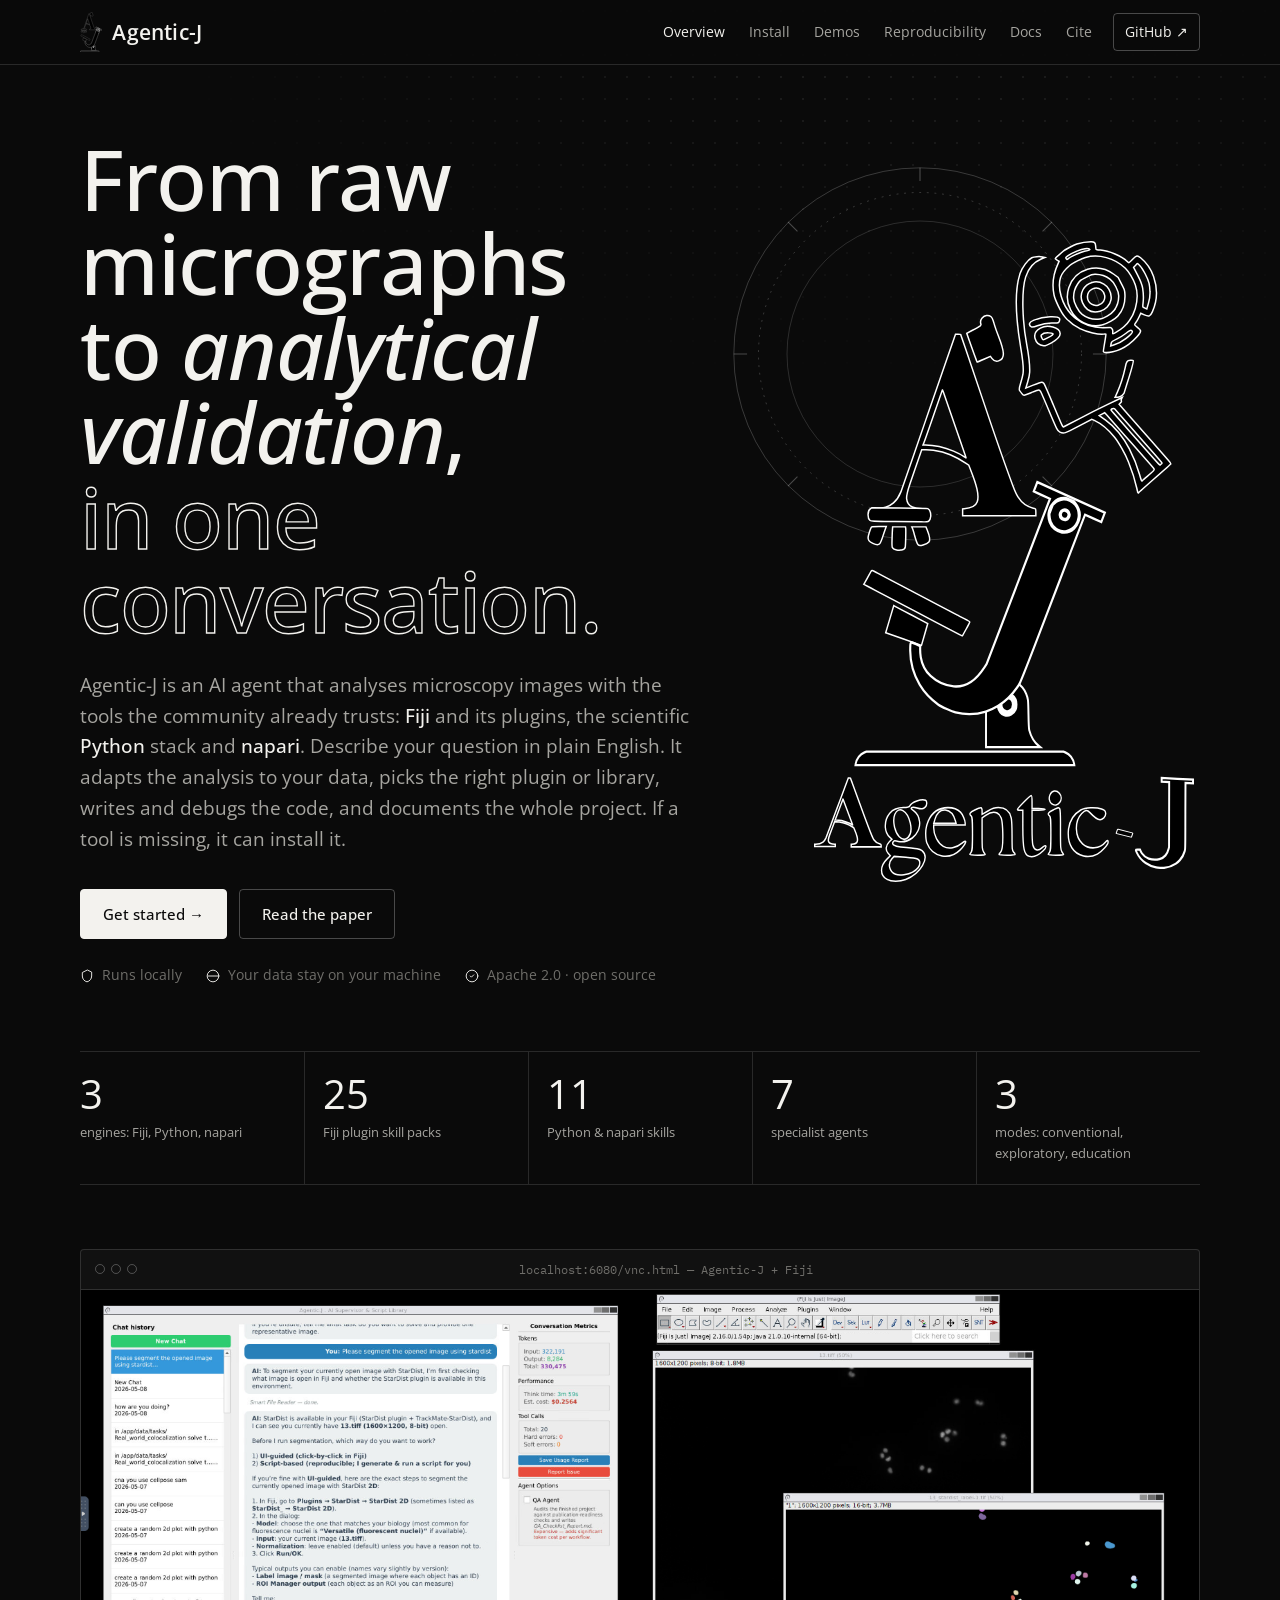
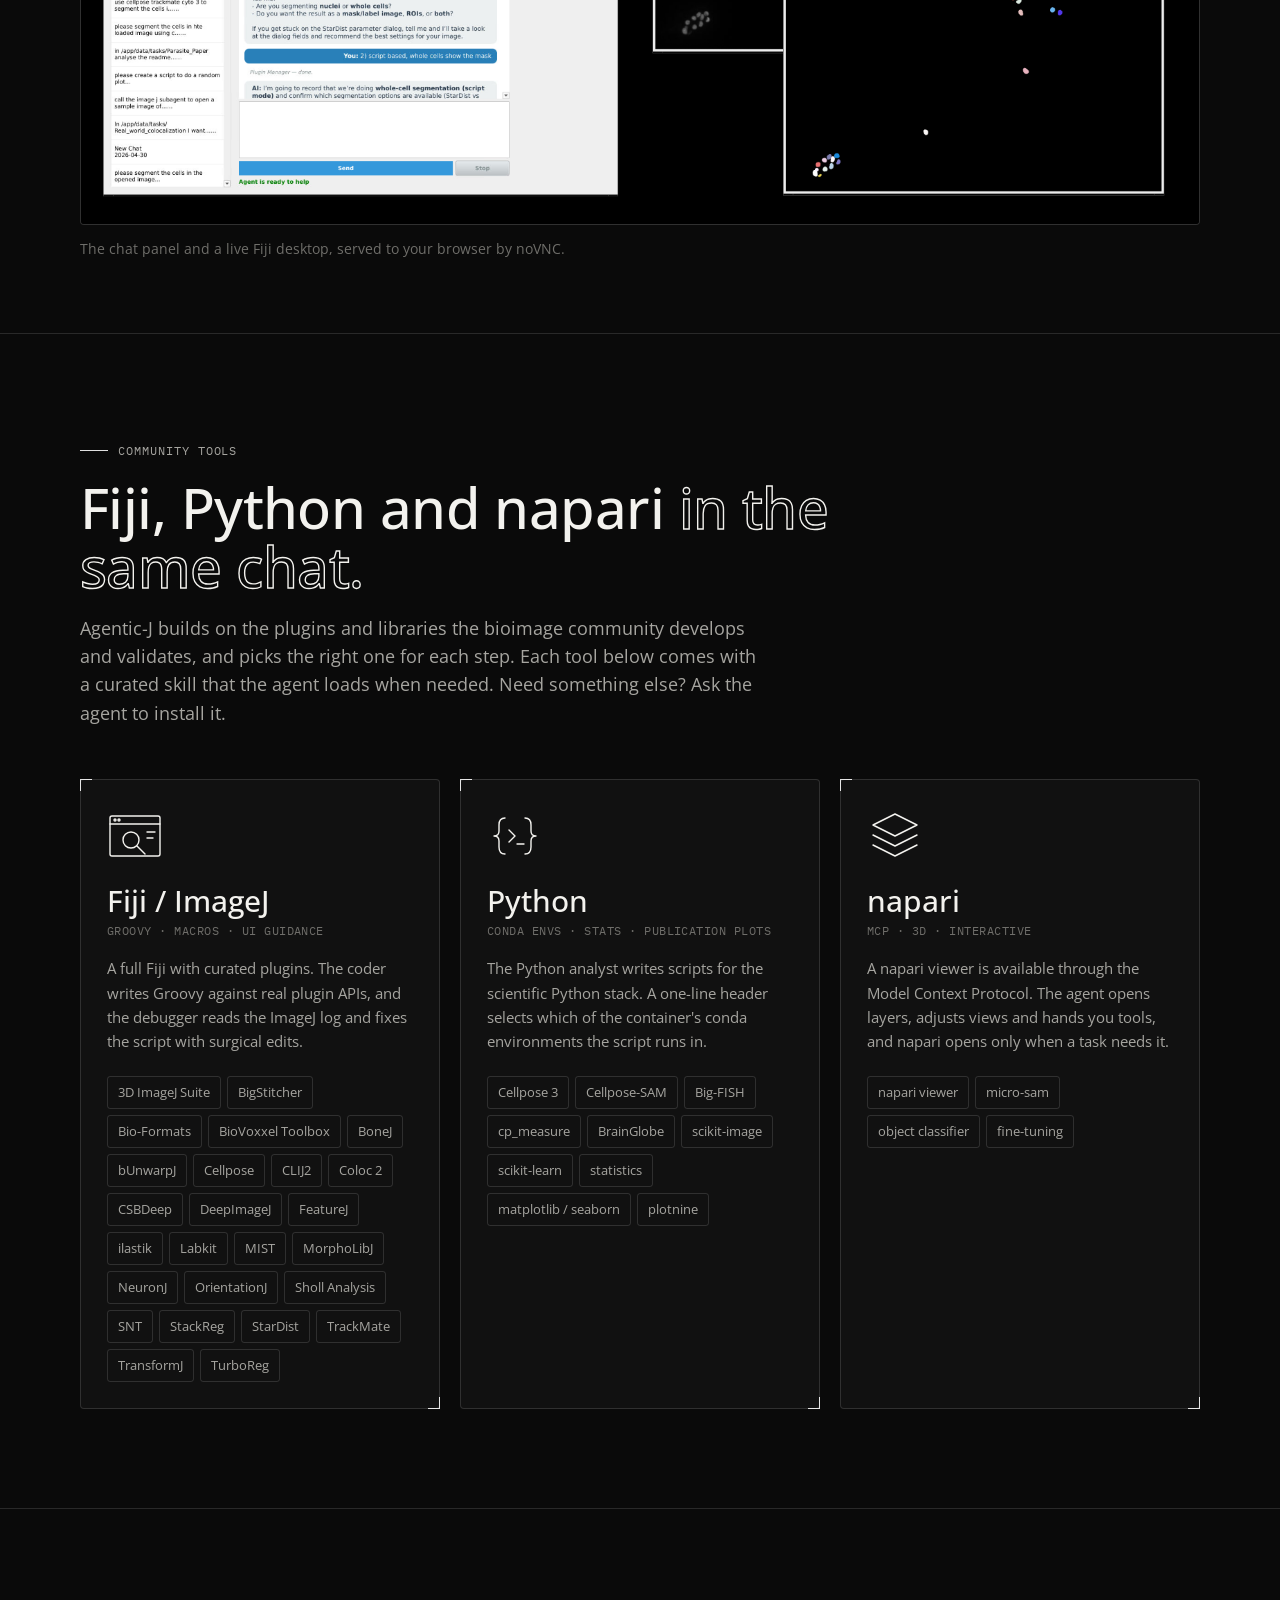
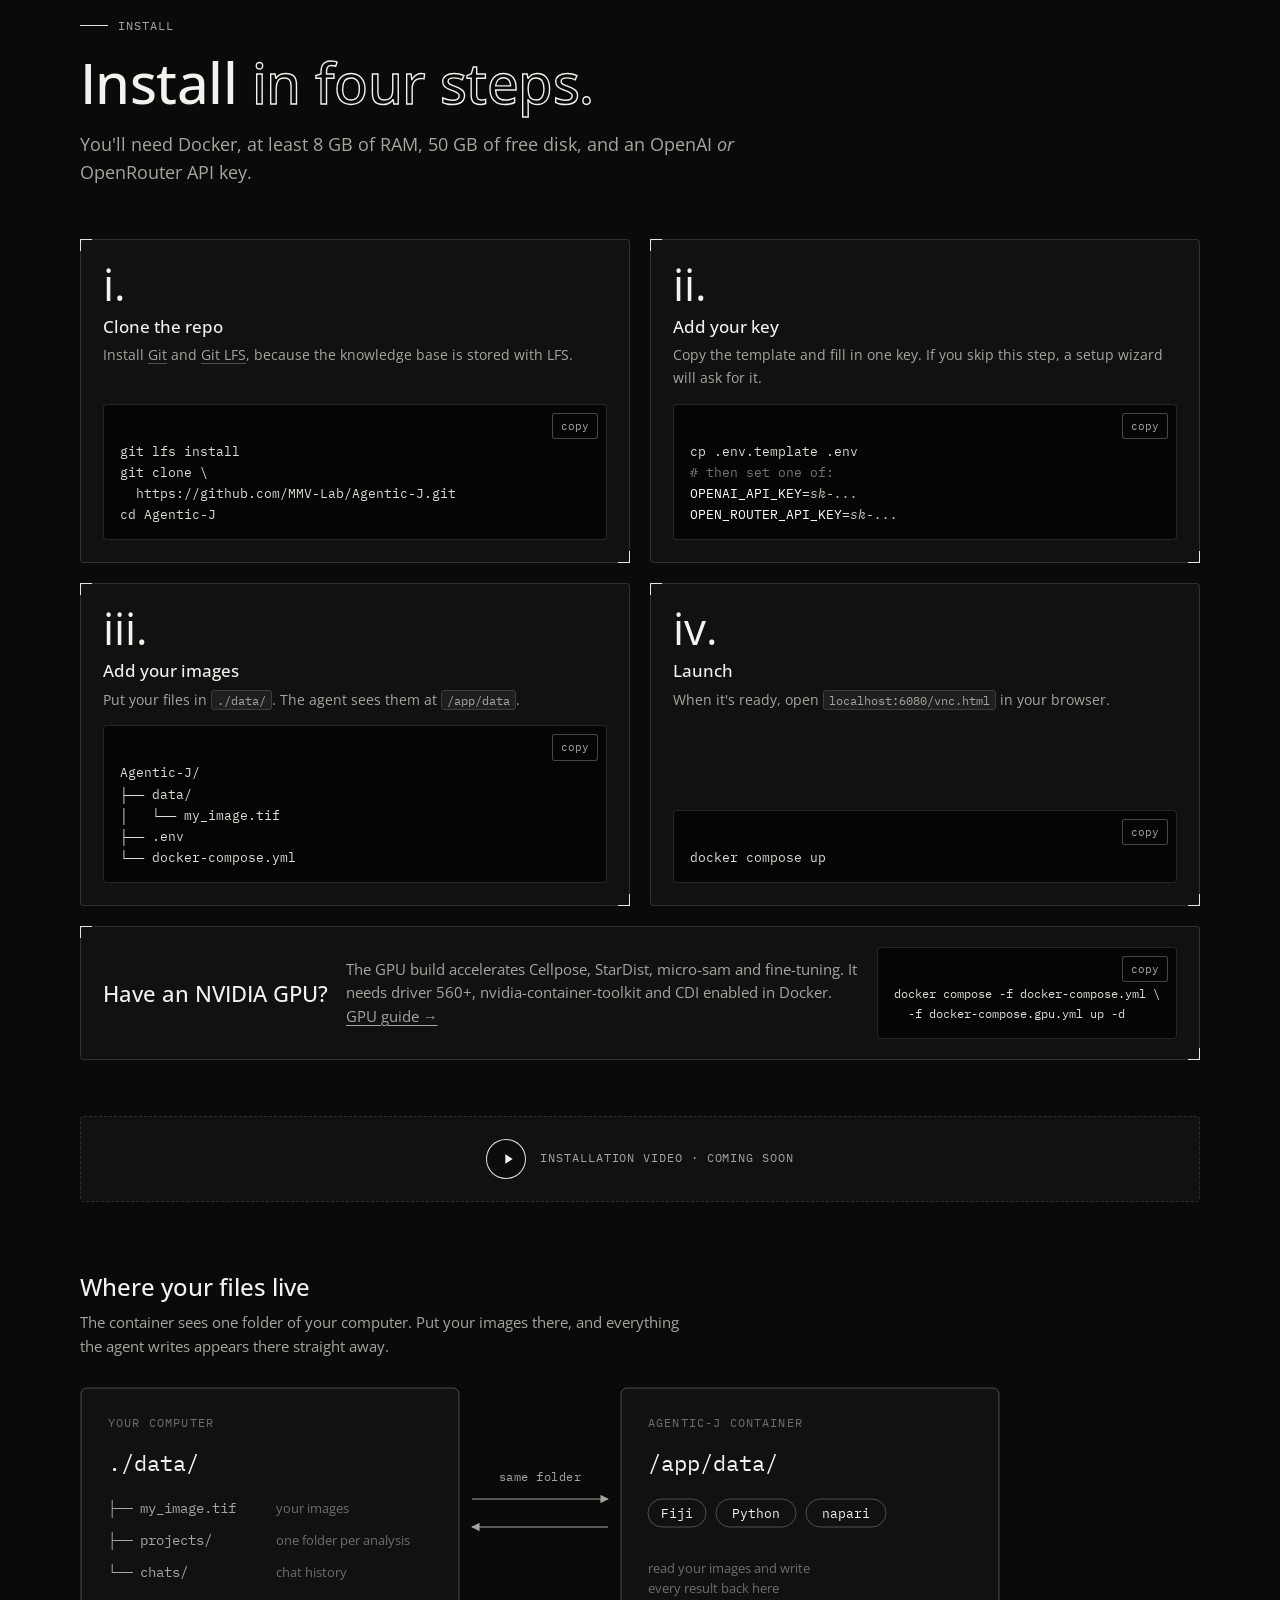
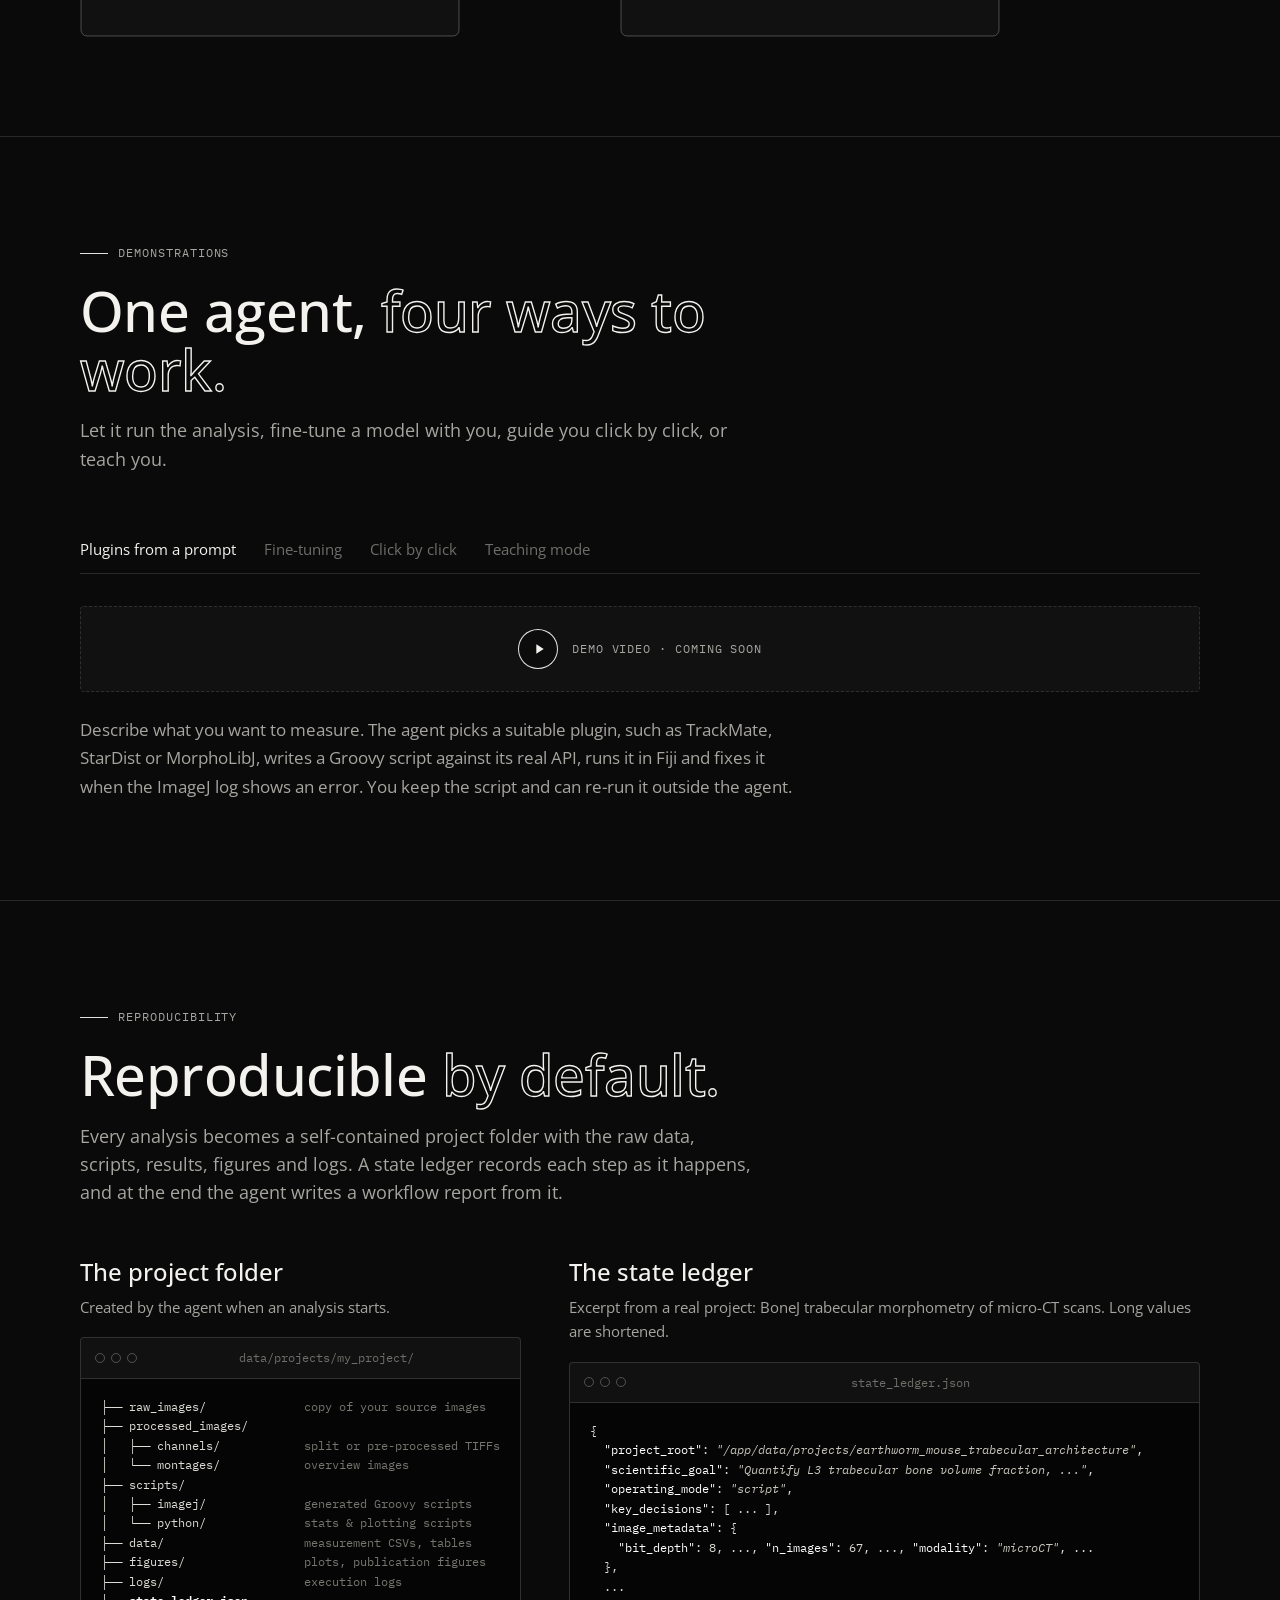
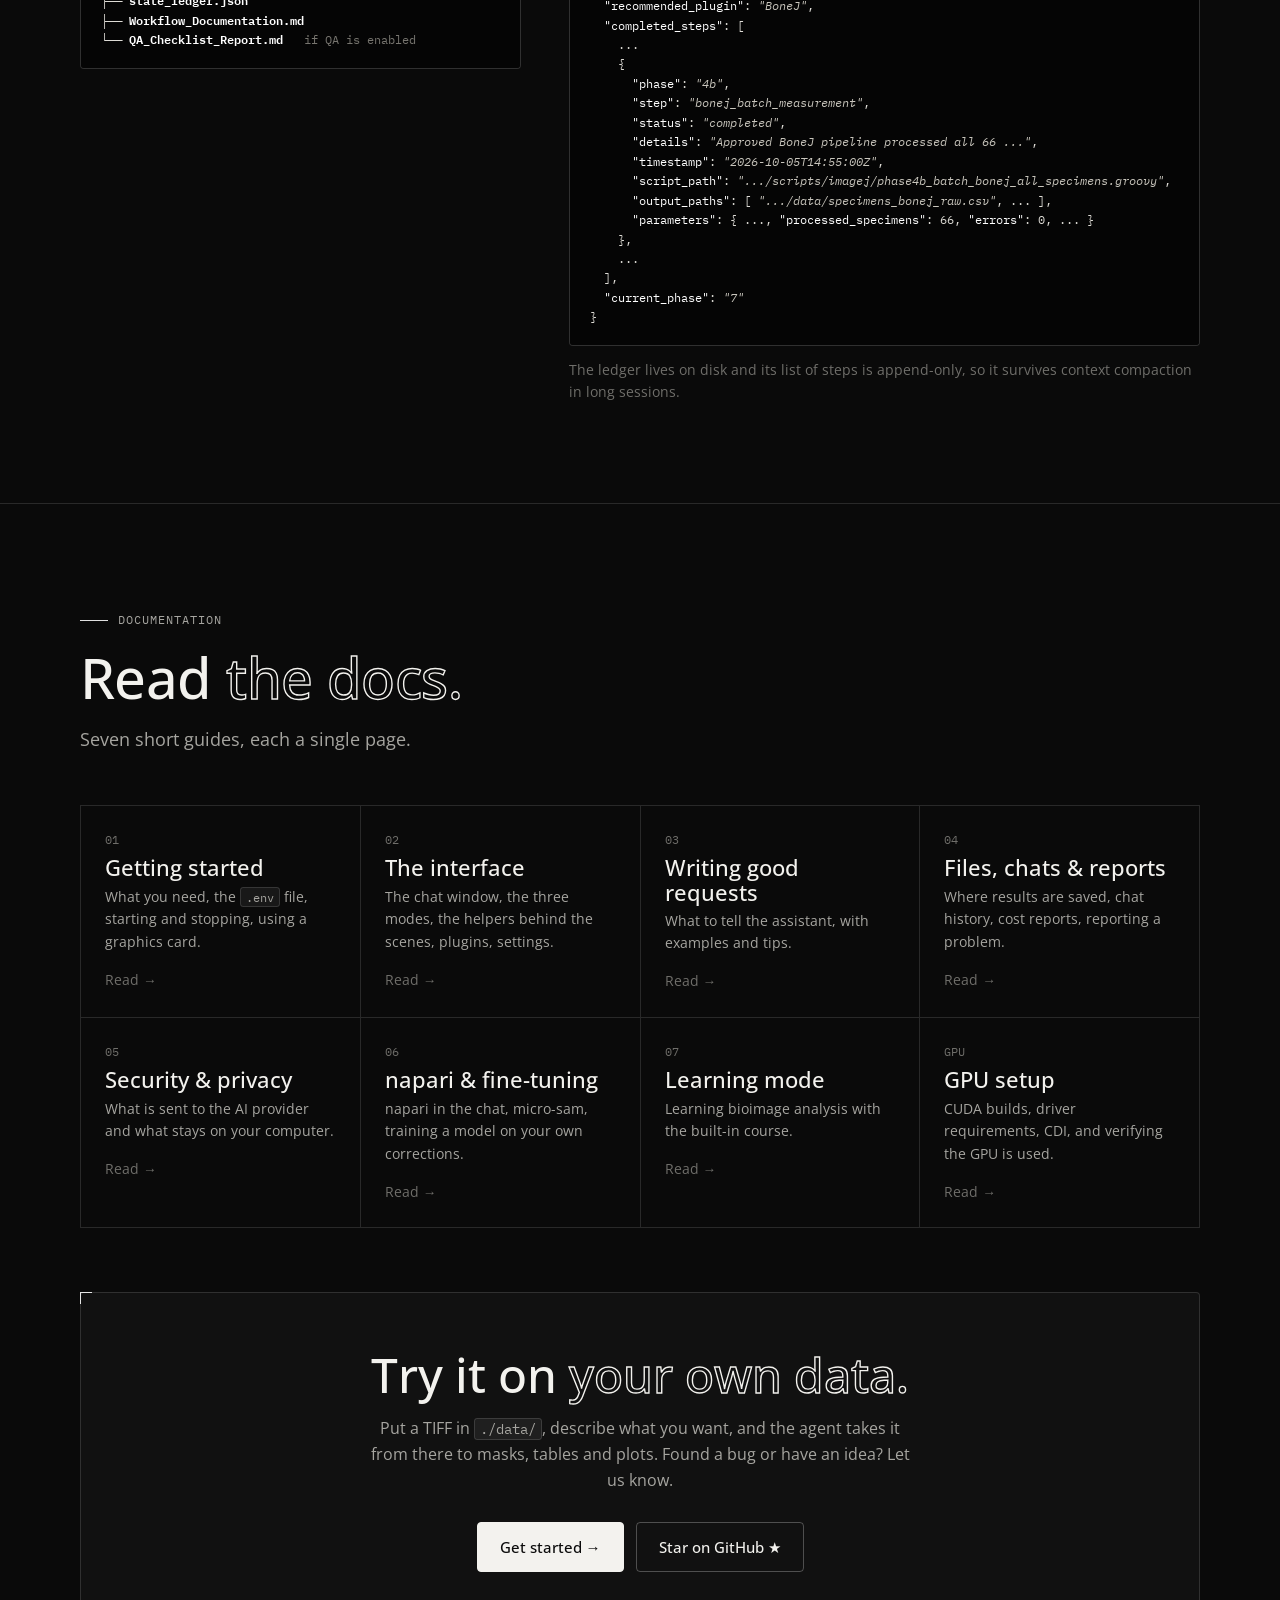
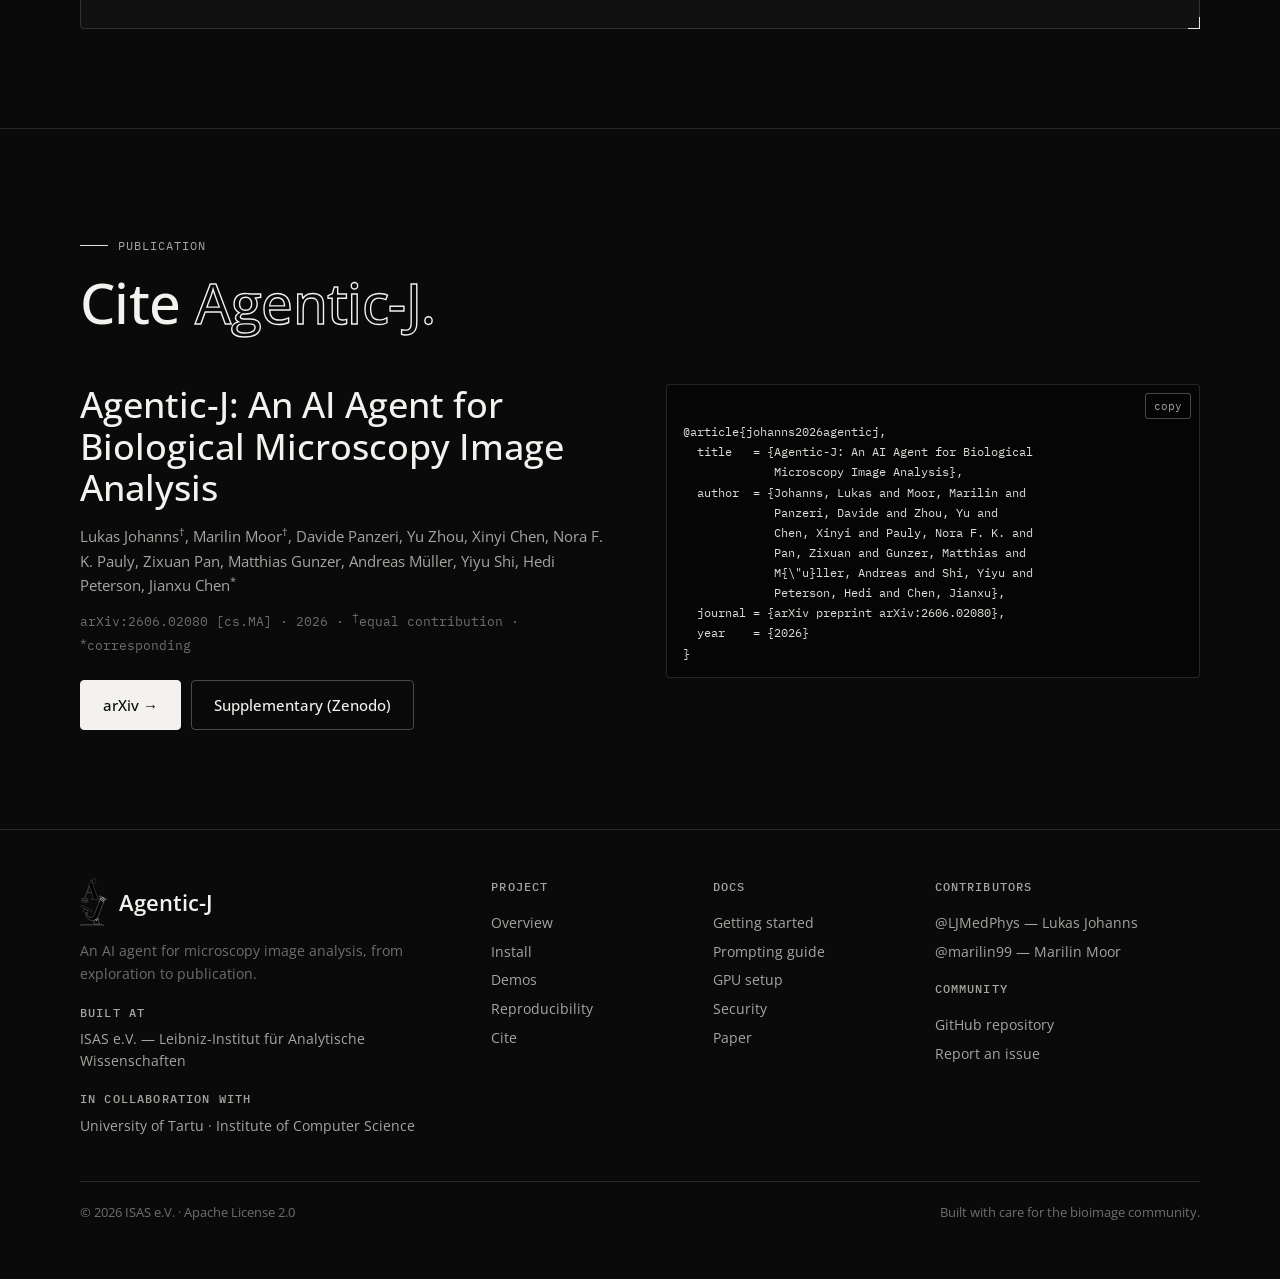
==== commit 05754e01: "improving layout" ====
--- a/docs/index.html
+++ b/docs/index.html
@@ -20,7 +20,7 @@
 <link rel="preconnect" href="https://fonts.gstatic.com" crossorigin>
 <link href="https://fonts.googleapis.com/css2?family=IBM+Plex+Mono:wght@400;500;600&family=Open+Sans:ital,wght@0,400..700;1,400..600&display=swap" rel="stylesheet">
 
-<link rel="stylesheet" href="css/styles.css?v=2026-10-20b" />
+<link rel="stylesheet" href="css/styles.css?v=2026-10-20d" />
 <script>document.documentElement.classList.remove('no-js');</script>
 </head>
 <body>
@@ -94,7 +94,7 @@
       <div class="stat"><div class="num">25</div><div class="lbl">Fiji plugin skill packs</div></div>
       <div class="stat"><div class="num">11</div><div class="lbl">Python &amp; napari skills</div></div>
       <div class="stat"><div class="num">7</div><div class="lbl">specialist agents</div></div>
-      <div class="stat"><div class="num">3</div><div class="lbl">modes: full analysis, quick edits, teaching</div></div>
+      <div class="stat"><div class="num">3</div><div class="lbl">modes: conventional, exploratory, education</div></div>
     </div>
 
     <div class="hero-visual reveal">
@@ -274,7 +274,7 @@
     <div class="section-head reveal">
       <span class="fig-tag">Install</span>
       <h2 class="section-title">Install <span class="outline">in four steps.</span></h2>
-      <p class="section-sub">You'll need Docker, about 8 GB of RAM, about 30 GB of free disk, and an OpenAI <em>or</em> OpenRouter API key.</p>
+      <p class="section-sub">You'll need Docker, at least 8 GB of RAM, 50 GB of free disk, and an OpenAI <em>or</em> OpenRouter API key.</p>
     </div>
 
     <div class="qs-grid">
@@ -435,7 +435,7 @@
       <div class="demo-panel" role="tabpanel" id="panel-teach" aria-labelledby="tab-teach" hidden>
         <div class="frame window">
           <div class="win-bar"><div class="dots"><i></i><i></i><i></i></div><div class="url">Teaching mode</div></div>
-          <div class="video empty" data-youtube="" data-title="Teaching mode">
+          <div class="video empty" data-youtube="IcAtm61FyZE" data-title="Teaching mode">
             <span class="play" aria-hidden="true"><svg viewBox="0 0 24 24" width="22" height="22" fill="currentColor"><path d="M8 5v14l11-7z"/></svg></span>
             <span class="soon">Demo video · coming soon</span>
           </div>
@@ -527,27 +527,33 @@
     <div class="section-head reveal">
       <span class="fig-tag">Documentation</span>
       <h2 class="section-title">Read <span class="outline">the docs.</span></h2>
-      <p class="section-sub">Each guide is a single page, and together they take about 15 minutes to read.</p>
+      <p class="section-sub">Seven short guides, each a single page.</p>
     </div>
 
     <div class="doc-grid reveal">
       <a class="doc-card" href="https://github.com/MMV-Lab/Agentic-J/blob/main/user_guide/01_getting_started.md" target="_blank" rel="noopener">
-        <span class="num">01</span><h4>Getting started</h4><p>Prerequisites, <code>.env</code> setup, API keys, starting the container.</p><span class="arrow">Read →</span>
+        <span class="num">01</span><h4>Getting started</h4><p>What you need, the <code>.env</code> file, starting and stopping, using a graphics card.</p><span class="arrow">Read →</span>
       </a>
       <a class="doc-card" href="https://github.com/MMV-Lab/Agentic-J/blob/main/user_guide/02_interface_and_agents.md" target="_blank" rel="noopener">
-        <span class="num">02</span><h4>Interface &amp; agents</h4><p>The noVNC interface, the agent architecture, supported plugins.</p><span class="arrow">Read →</span>
+        <span class="num">02</span><h4>The interface</h4><p>The chat window, the three modes, the helpers behind the scenes, plugins, settings.</p><span class="arrow">Read →</span>
       </a>
       <a class="doc-card" href="https://github.com/MMV-Lab/Agentic-J/blob/main/user_guide/03_prompting.md" target="_blank" rel="noopener">
-        <span class="num">03</span><h4>Prompting</h4><p>How to write effective prompts, with before-and-after examples.</p><span class="arrow">Read →</span>
+        <span class="num">03</span><h4>Writing good requests</h4><p>What to tell the assistant, with examples and tips.</p><span class="arrow">Read →</span>
       </a>
       <a class="doc-card" href="https://github.com/MMV-Lab/Agentic-J/blob/main/user_guide/04_data_history_and_reports.md" target="_blank" rel="noopener">
-        <span class="num">04</span><h4>Data &amp; reports</h4><p>Where files live, chat history, usage reports, issue reporting.</p><span class="arrow">Read →</span>
+        <span class="num">04</span><h4>Files, chats &amp; reports</h4><p>Where results are saved, chat history, cost reports, reporting a problem.</p><span class="arrow">Read →</span>
       </a>
       <a class="doc-card" href="https://github.com/MMV-Lab/Agentic-J/blob/main/user_guide/05_security.md" target="_blank" rel="noopener">
-        <span class="num">05</span><h4>Security</h4><p>Local-only by default, container hardening, key handling.</p><span class="arrow">Read →</span>
+        <span class="num">05</span><h4>Security &amp; privacy</h4><p>What is sent to the AI provider and what stays on your computer.</p><span class="arrow">Read →</span>
+      </a>
+      <a class="doc-card" href="https://github.com/MMV-Lab/Agentic-J/blob/main/user_guide/06_napari_and_fine_tuning.md" target="_blank" rel="noopener">
+        <span class="num">06</span><h4>napari &amp; fine-tuning</h4><p>napari in the chat, micro-sam, training a model on your own corrections.</p><span class="arrow">Read →</span>
+      </a>
+      <a class="doc-card" href="https://github.com/MMV-Lab/Agentic-J/blob/main/user_guide/07_learning_mode.md" target="_blank" rel="noopener">
+        <span class="num">07</span><h4>Learning mode</h4><p>Learning bioimage analysis with the built-in course.</p><span class="arrow">Read →</span>
       </a>
       <a class="doc-card" href="https://github.com/MMV-Lab/Agentic-J#gpu-support-optional" target="_blank" rel="noopener">
-        <span class="num">06</span><h4>GPU setup</h4><p>CUDA builds, driver requirements, CDI, and verifying the GPU is used.</p><span class="arrow">Read →</span>
+        <span class="num">GPU</span><h4>GPU setup</h4><p>CUDA builds, driver requirements, CDI, and verifying the GPU is used.</p><span class="arrow">Read →</span>
       </a>
     </div>
 
@@ -653,6 +659,6 @@
   </div>
 </footer>
 
-<script src="js/main.js?v=2026-10-20b"></script>
+<script src="js/main.js?v=2026-10-20d"></script>
 </body>
 </html>
--- a/docs/css/styles.css
+++ b/docs/css/styles.css
@@ -526,8 +526,9 @@
 .cite .code { font-size: 12.2px; }
 
 /* ---------- Docs ---------- */
-.doc-grid { display: grid; grid-template-columns: repeat(3, minmax(0, 1fr)); border-top: 1px solid var(--line); border-left: 1px solid var(--line); }
-@media (max-width: 880px) { .doc-grid { grid-template-columns: minmax(0, 1fr); } }
+.doc-grid { display: grid; grid-template-columns: repeat(4, minmax(0, 1fr)); border-top: 1px solid var(--line); border-left: 1px solid var(--line); }
+@media (max-width: 1000px) { .doc-grid { grid-template-columns: repeat(2, minmax(0, 1fr)); } }
+@media (max-width: 560px) { .doc-grid { grid-template-columns: minmax(0, 1fr); } }
 .doc-card {
   display: flex; flex-direction: column; gap: 6px; padding: 24px;
   border-right: 1px solid var(--line); border-bottom: 1px solid var(--line);
@@ -654,3 +655,5 @@
 .window:has(.video.empty) .win-bar { display: none; }
 .window:has(.video.empty) { border-style: dashed; }
 @media (max-width: 520px) { .qs-step .code, .gpu-note .code { font-size: 11px; } }
+.yt-link { display: inline-block; margin-top: 10px; font-size: 13px; color: var(--faint); text-decoration: underline; text-underline-offset: 3px; }
+.yt-link:hover { color: var(--text); }
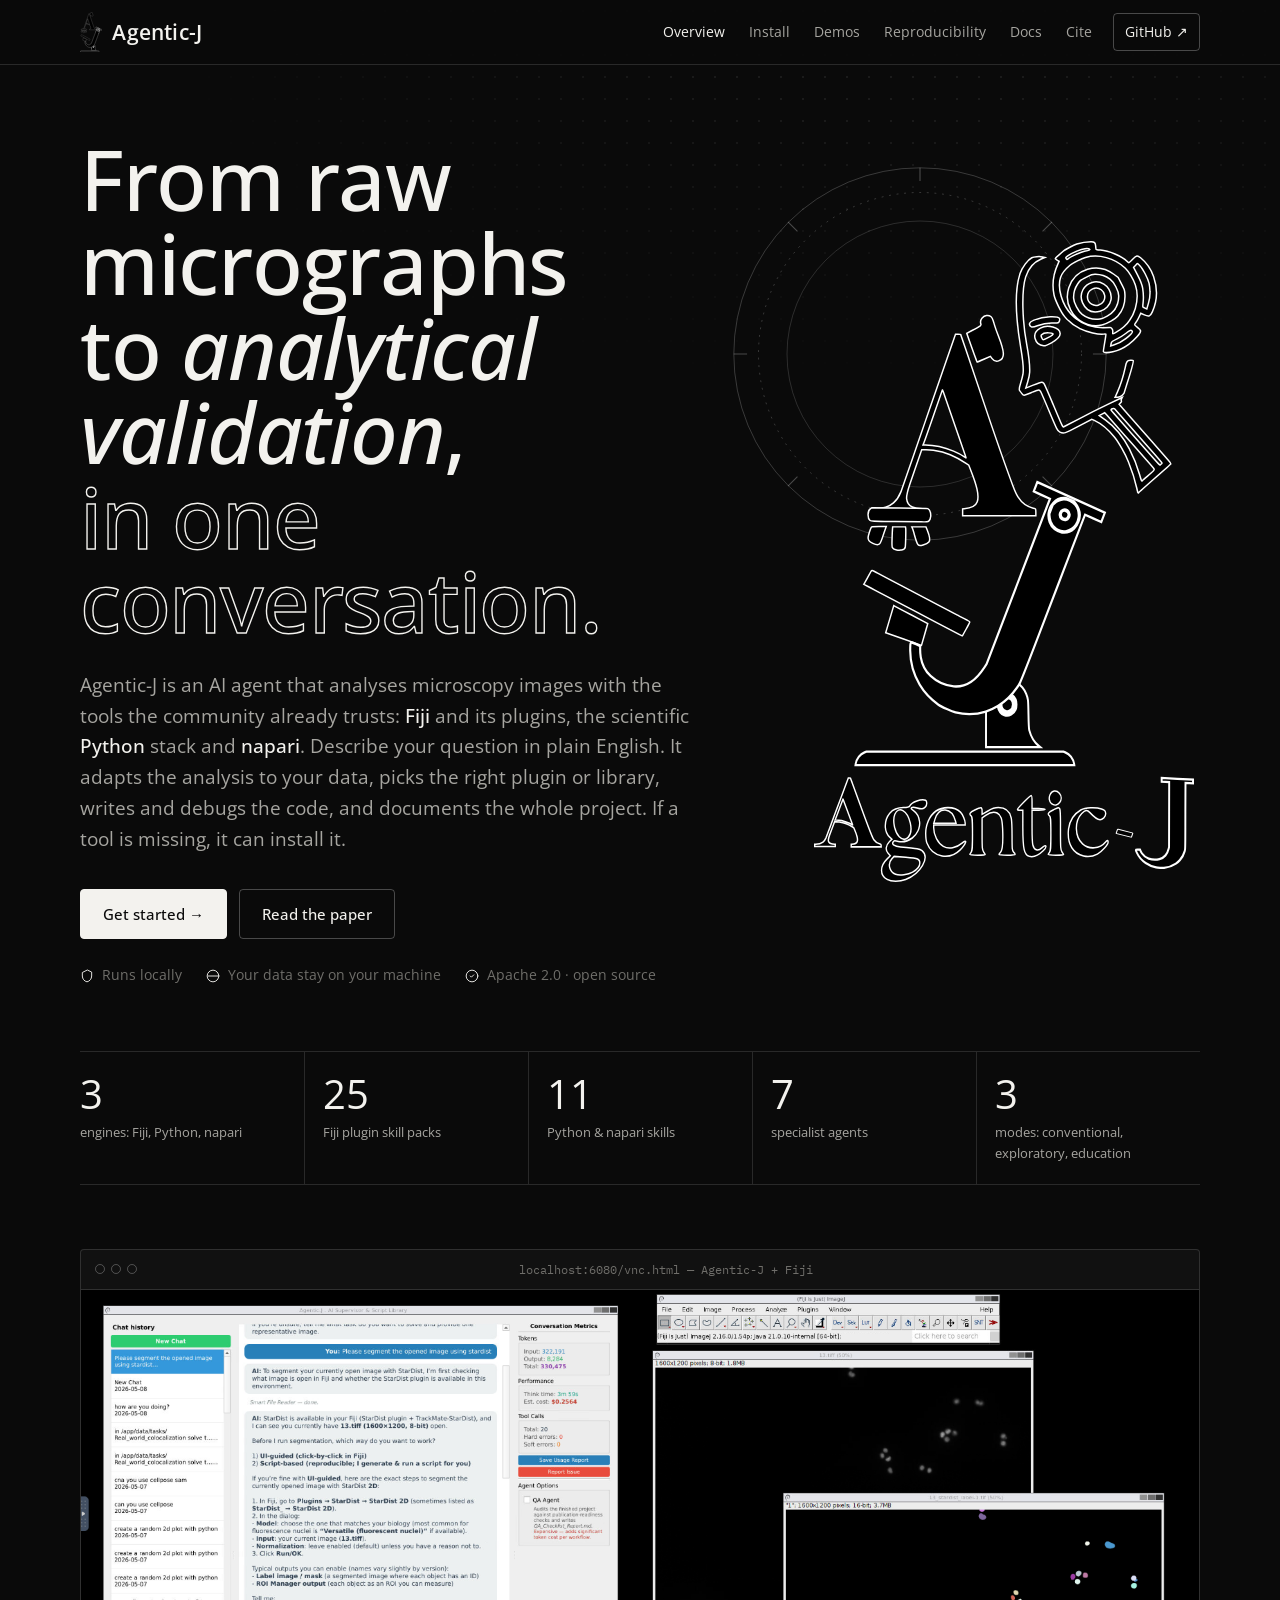
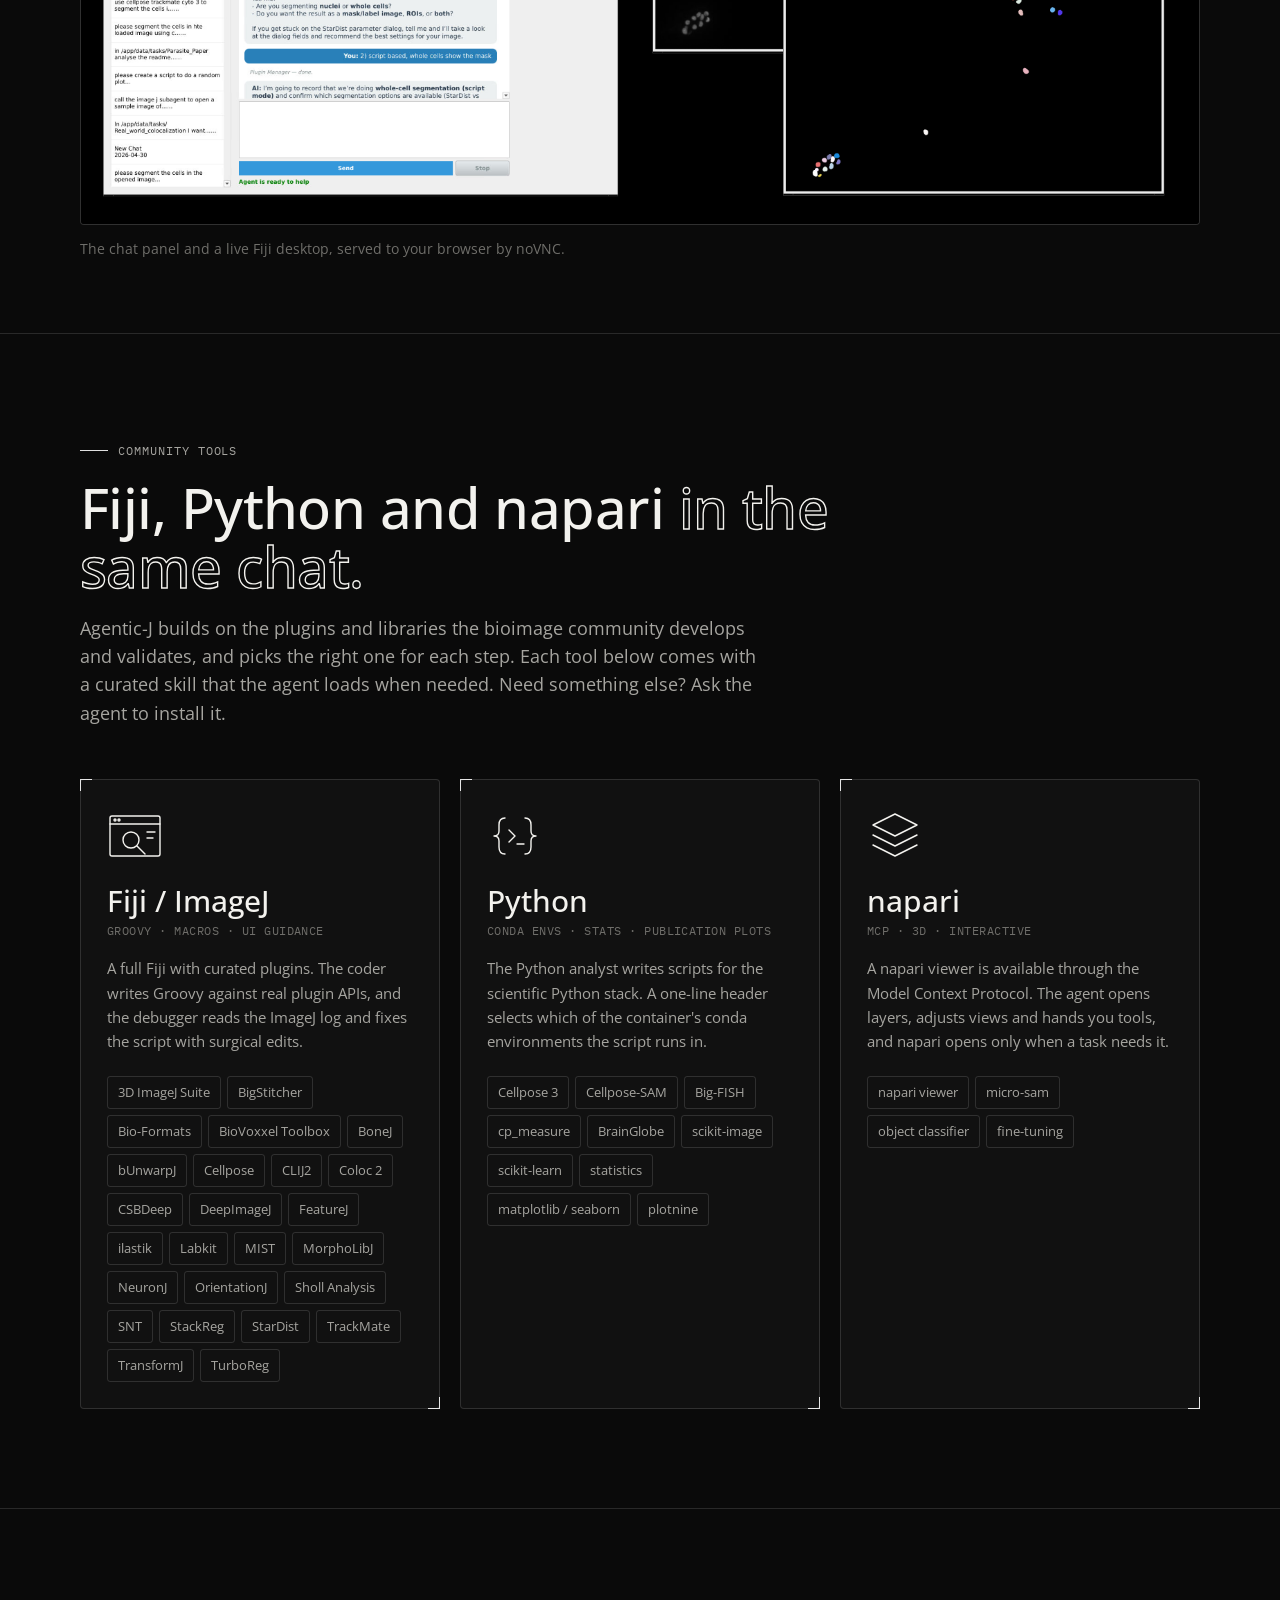
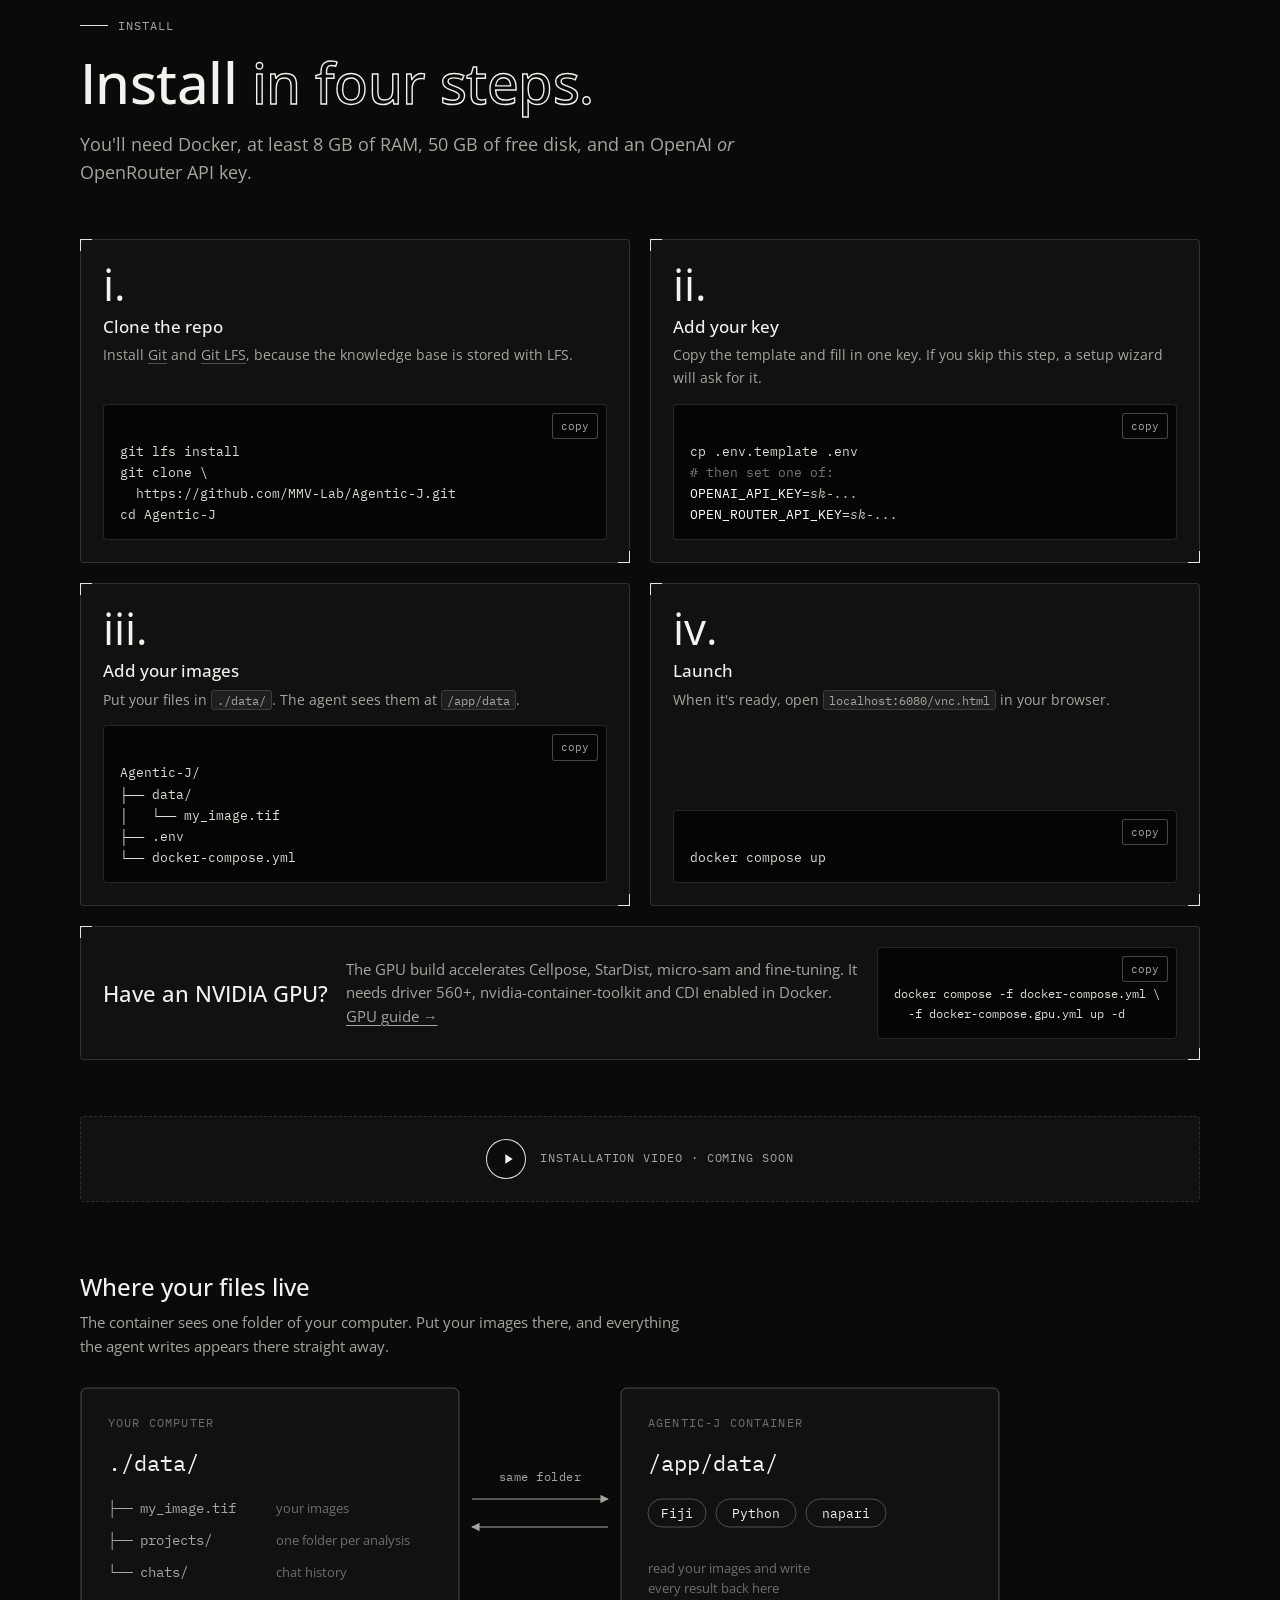
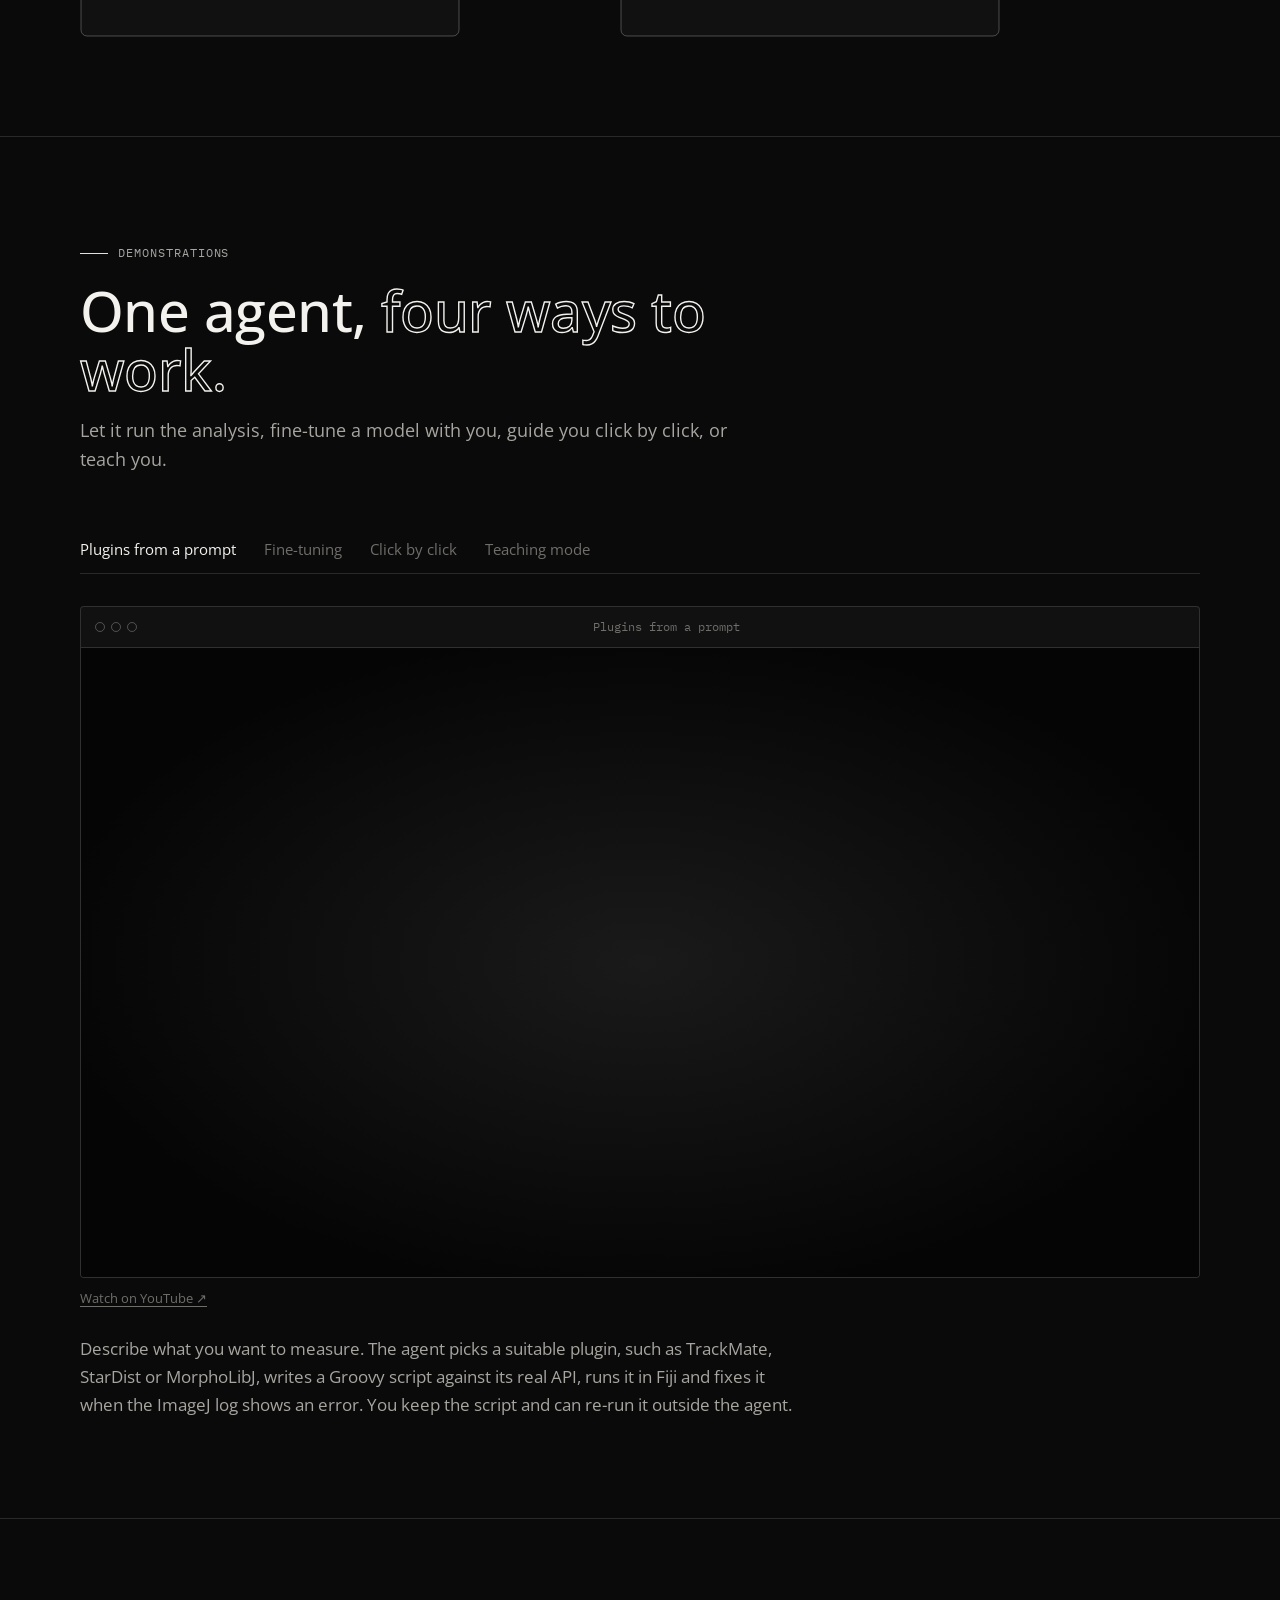
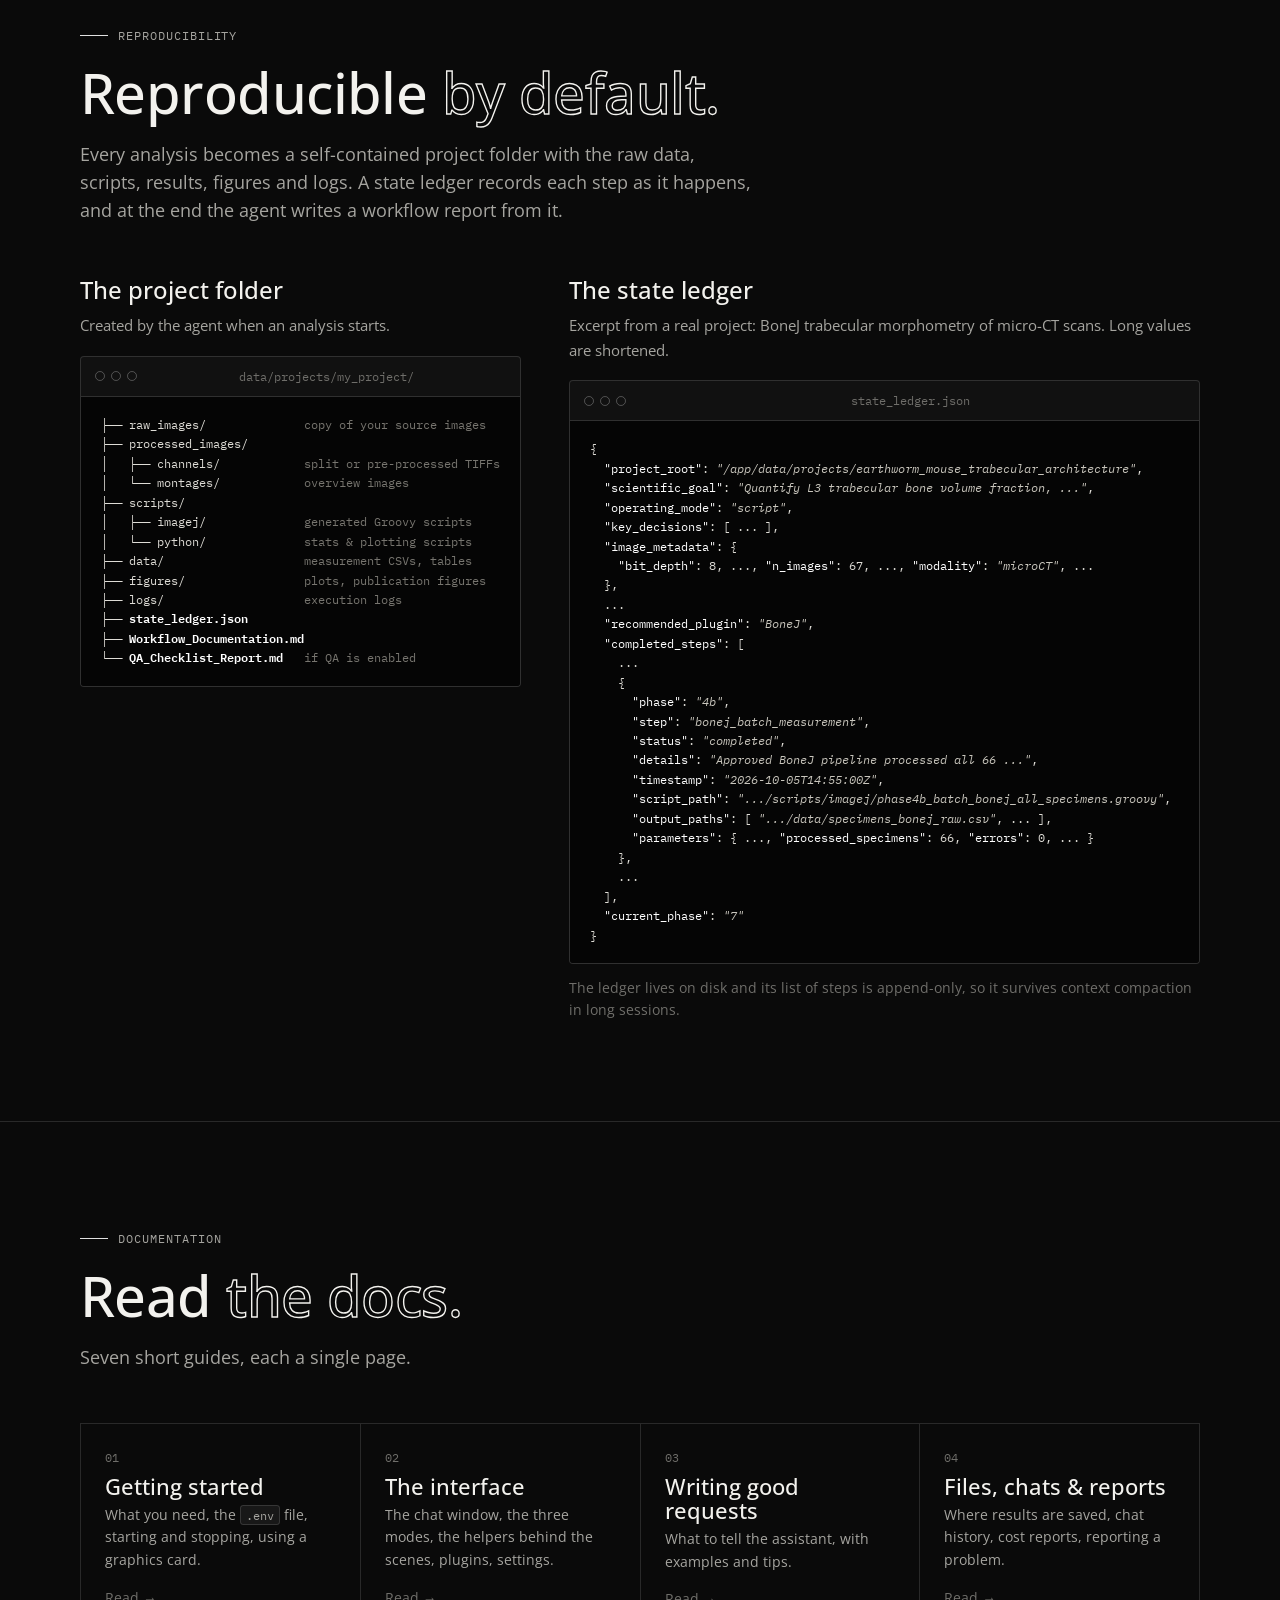
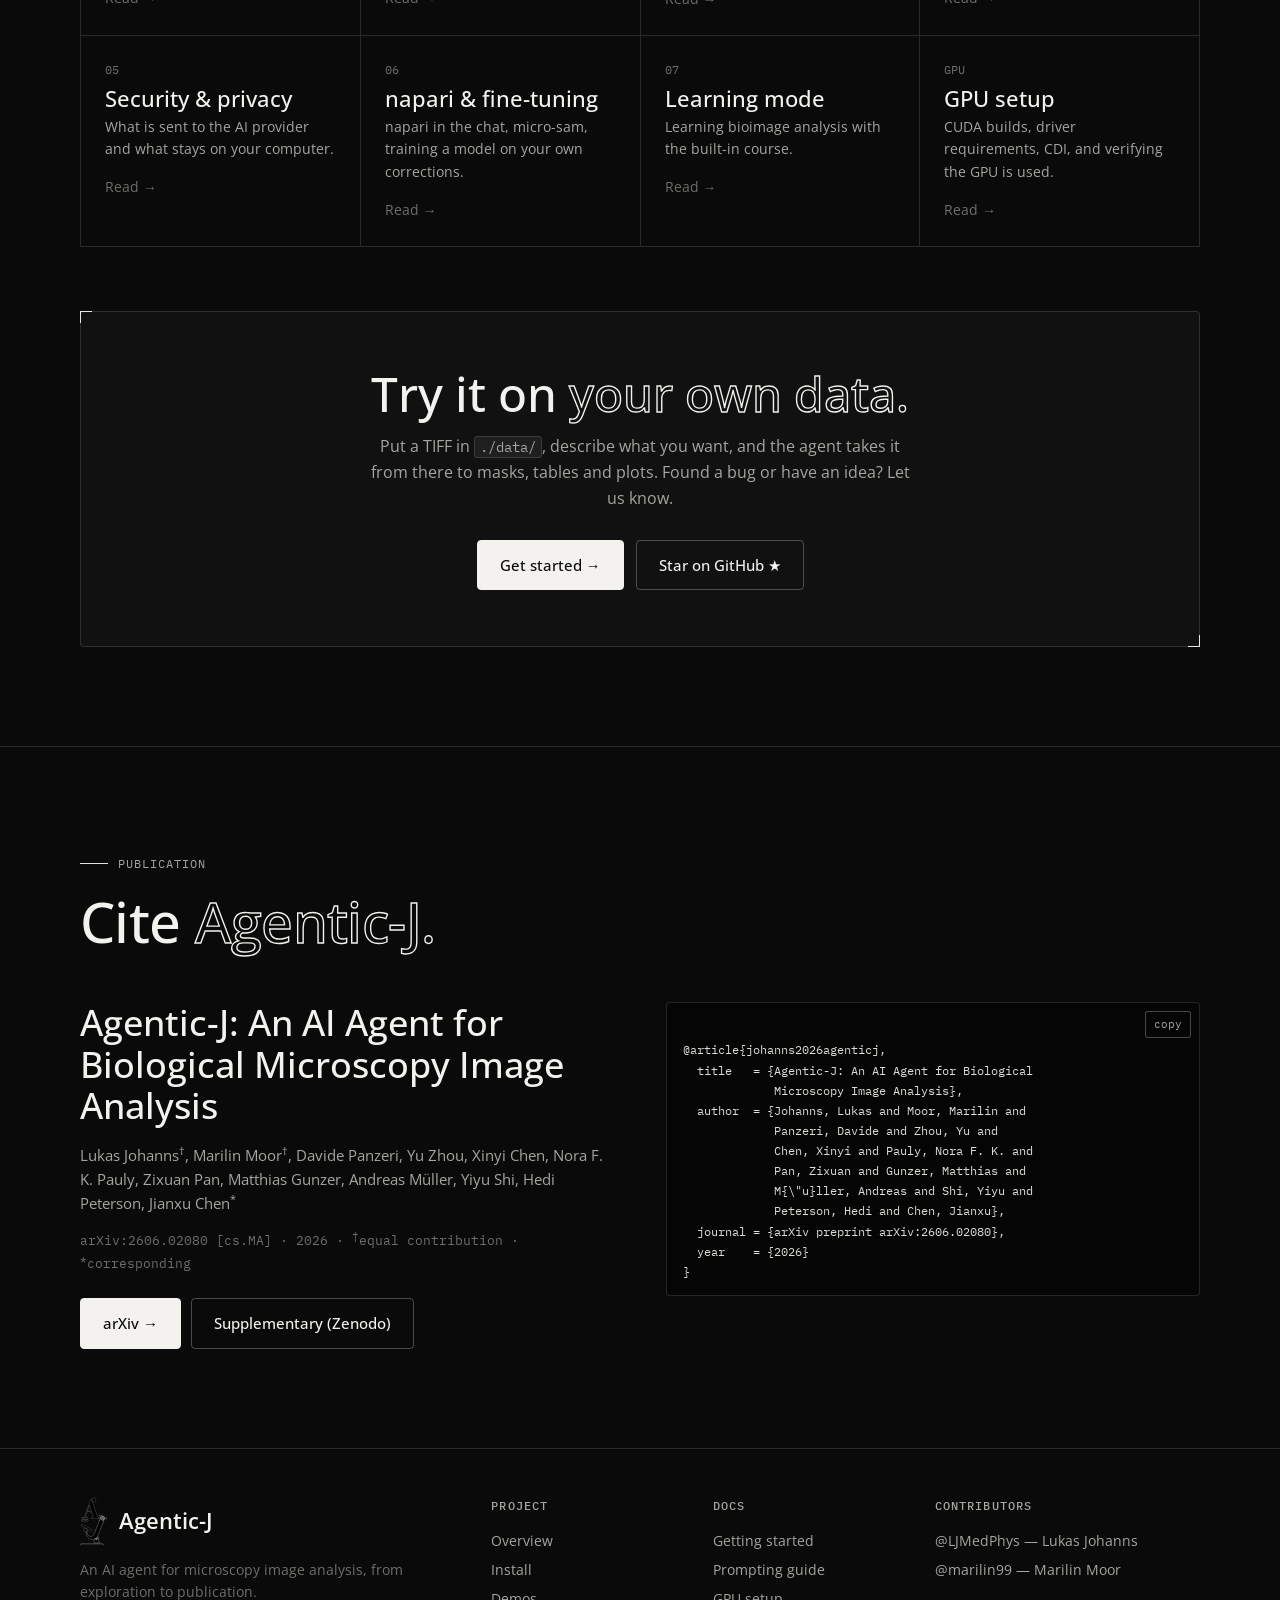
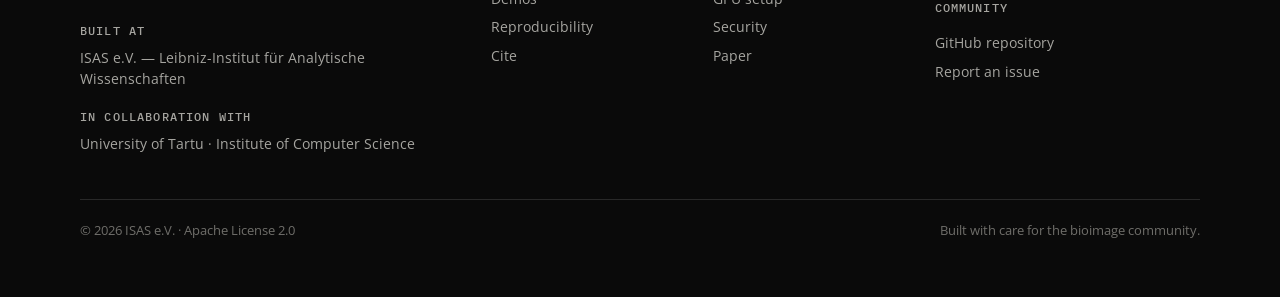
==== commit 476d4e06: "Added startdist video for demonstration" ====
--- a/docs/index.html
+++ b/docs/index.html
@@ -20,7 +20,7 @@
 <link rel="preconnect" href="https://fonts.gstatic.com" crossorigin>
 <link href="https://fonts.googleapis.com/css2?family=IBM+Plex+Mono:wght@400;500;600&family=Open+Sans:ital,wght@0,400..700;1,400..600&display=swap" rel="stylesheet">
 
-<link rel="stylesheet" href="css/styles.css?v=2026-10-20d" />
+<link rel="stylesheet" href="css/styles.css?v=2026-10-21a" />
 <script>document.documentElement.classList.remove('no-js');</script>
 </head>
 <body>
@@ -405,7 +405,7 @@
       <div class="demo-panel" role="tabpanel" id="panel-prompt" aria-labelledby="tab-prompt">
         <div class="frame window">
           <div class="win-bar"><div class="dots"><i></i><i></i><i></i></div><div class="url">Plugins from a prompt</div></div>
-          <div class="video empty" data-youtube="" data-title="Plugins from a prompt">
+          <div class="video empty" data-youtube="Kq-oo_8HTCg" data-title="Plugins from a prompt">
             <span class="play" aria-hidden="true"><svg viewBox="0 0 24 24" width="22" height="22" fill="currentColor"><path d="M8 5v14l11-7z"/></svg></span>
             <span class="soon">Demo video · coming soon</span>
           </div>
@@ -659,6 +659,6 @@
   </div>
 </footer>
 
-<script src="js/main.js?v=2026-10-20d"></script>
+<script src="js/main.js?v=2026-10-21a"></script>
 </body>
 </html>
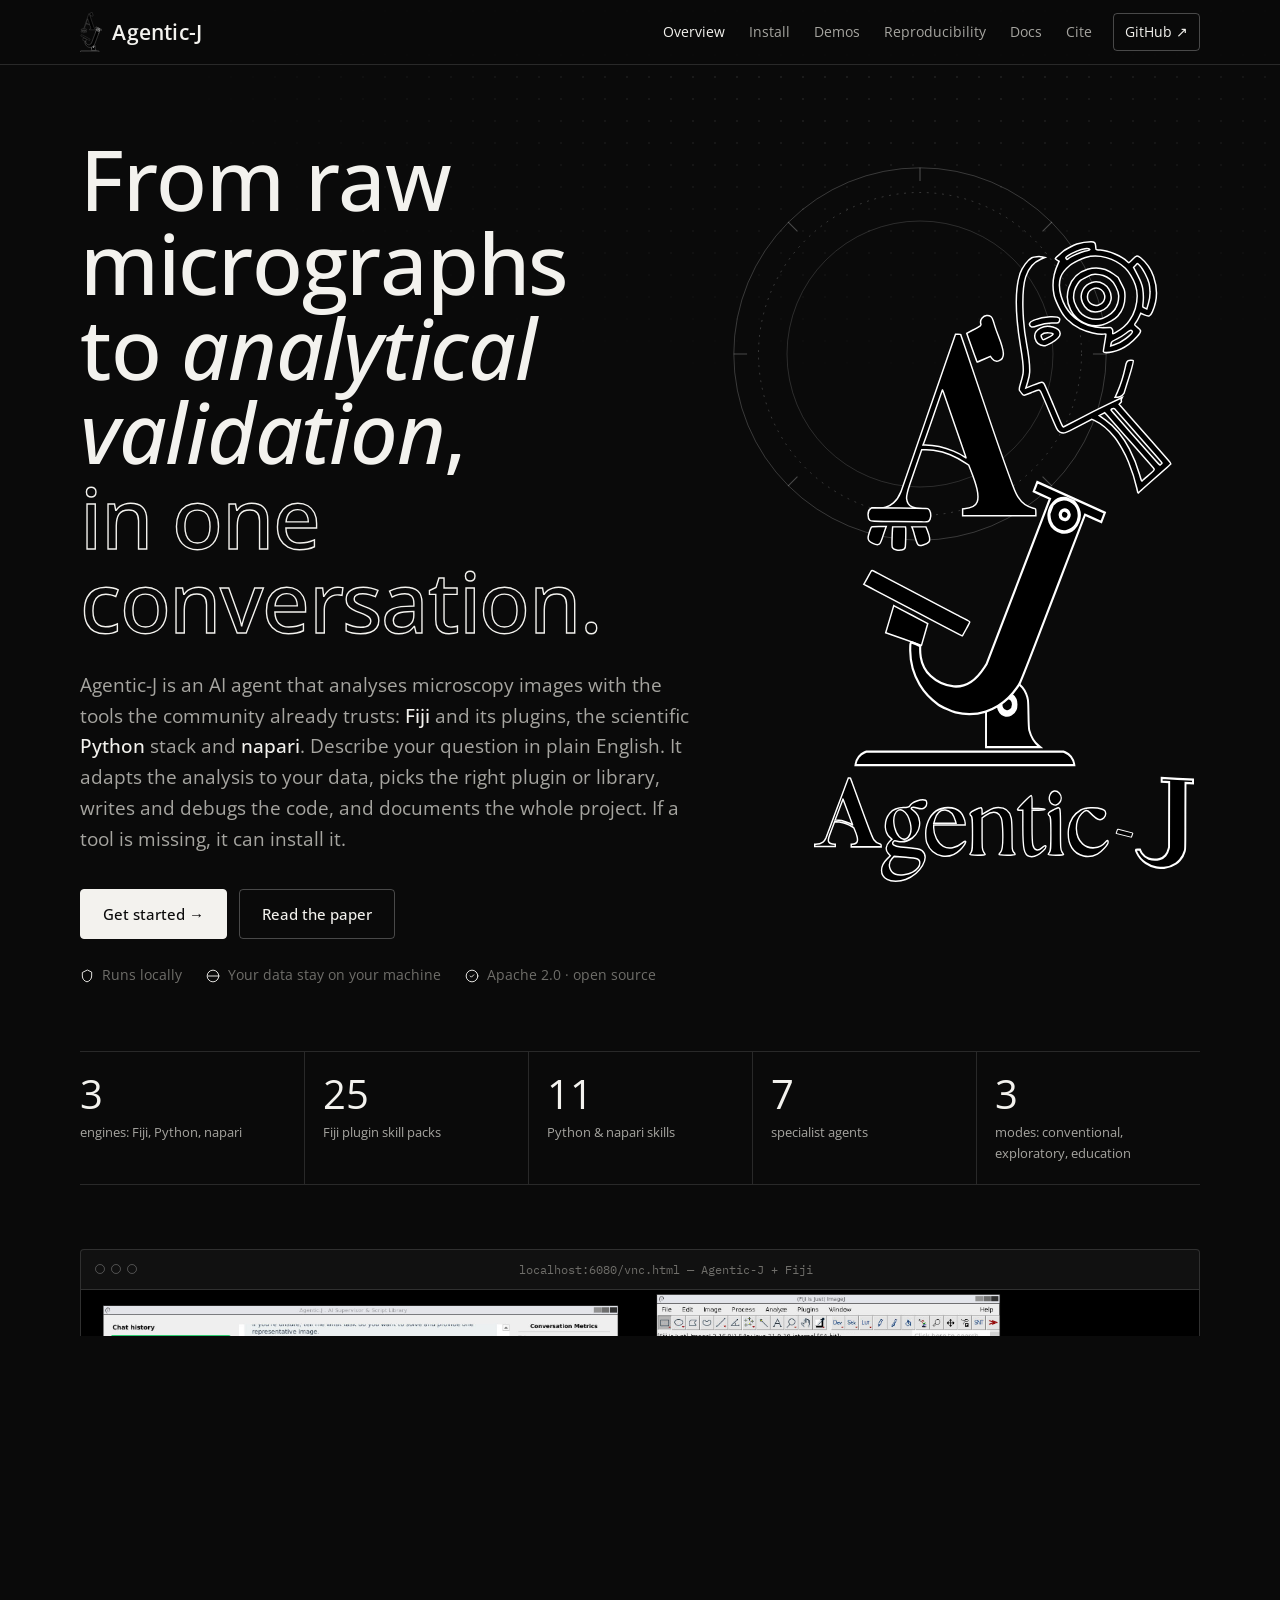
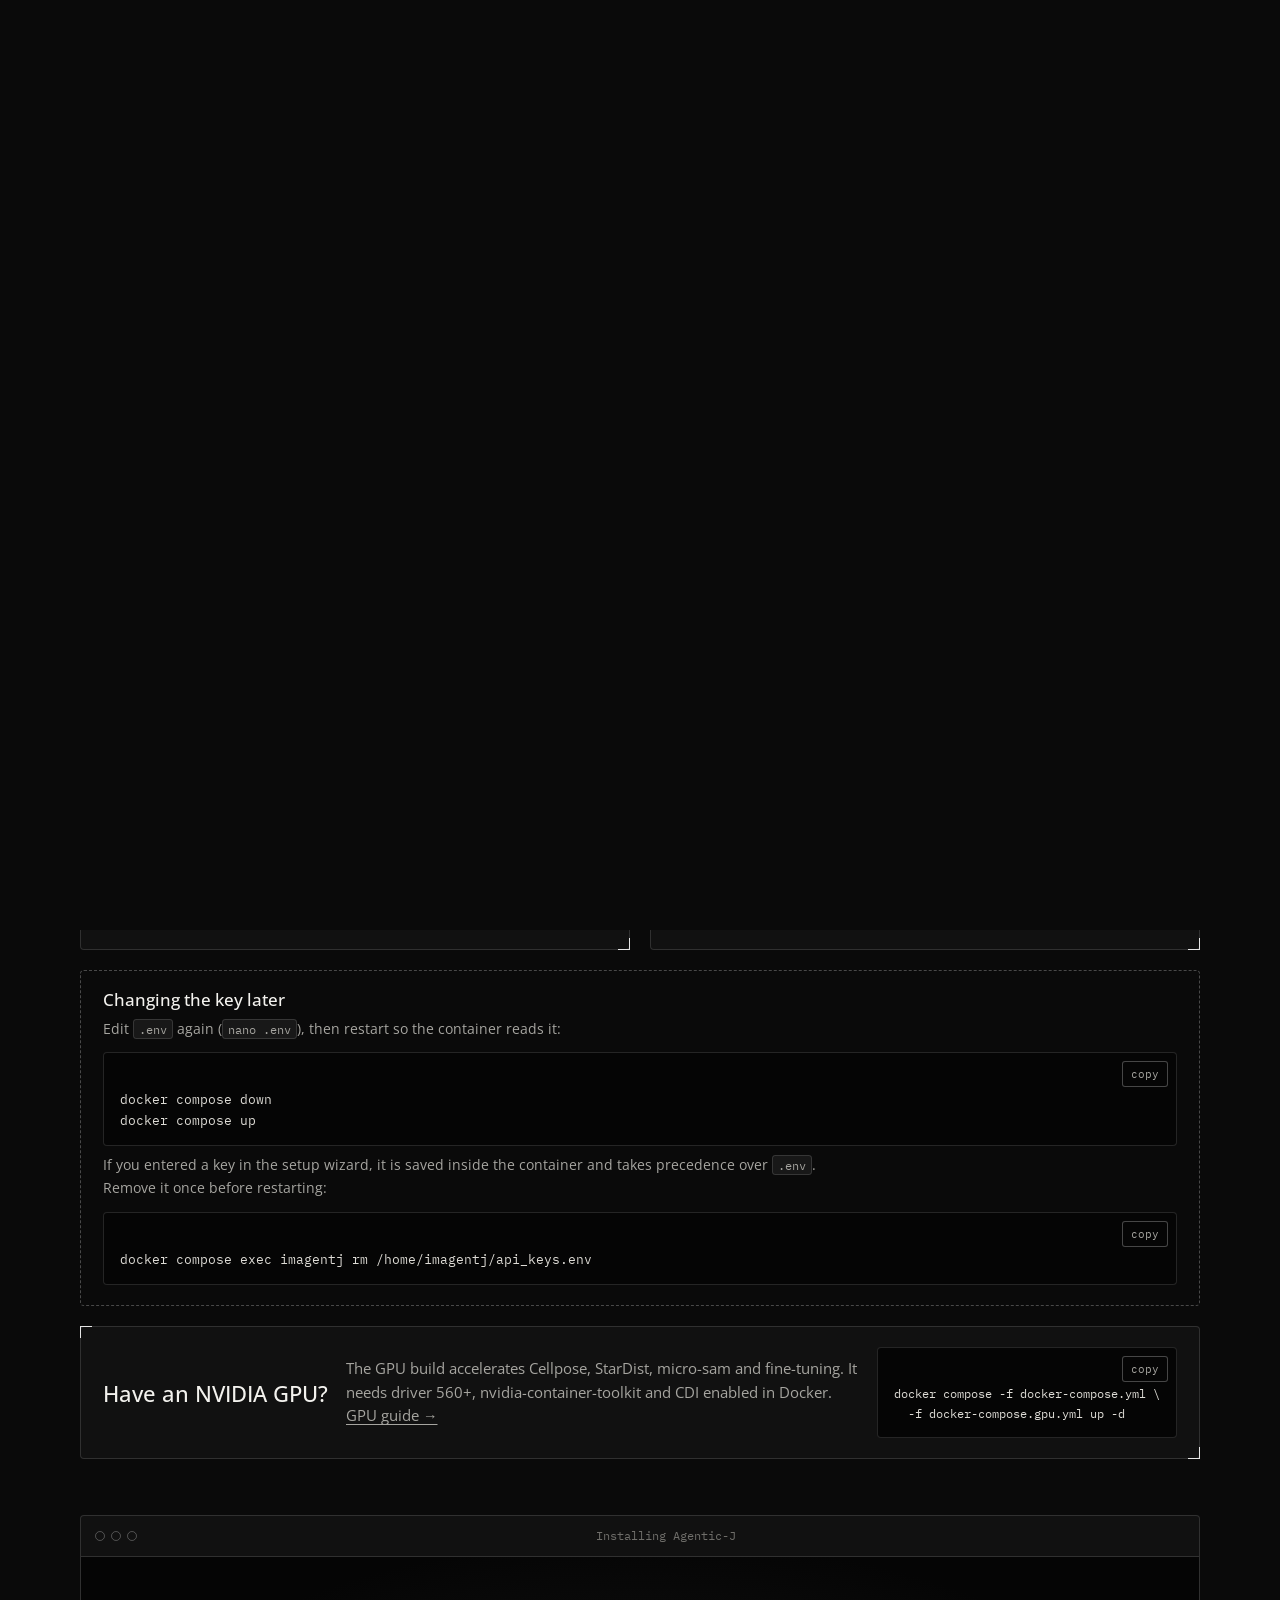
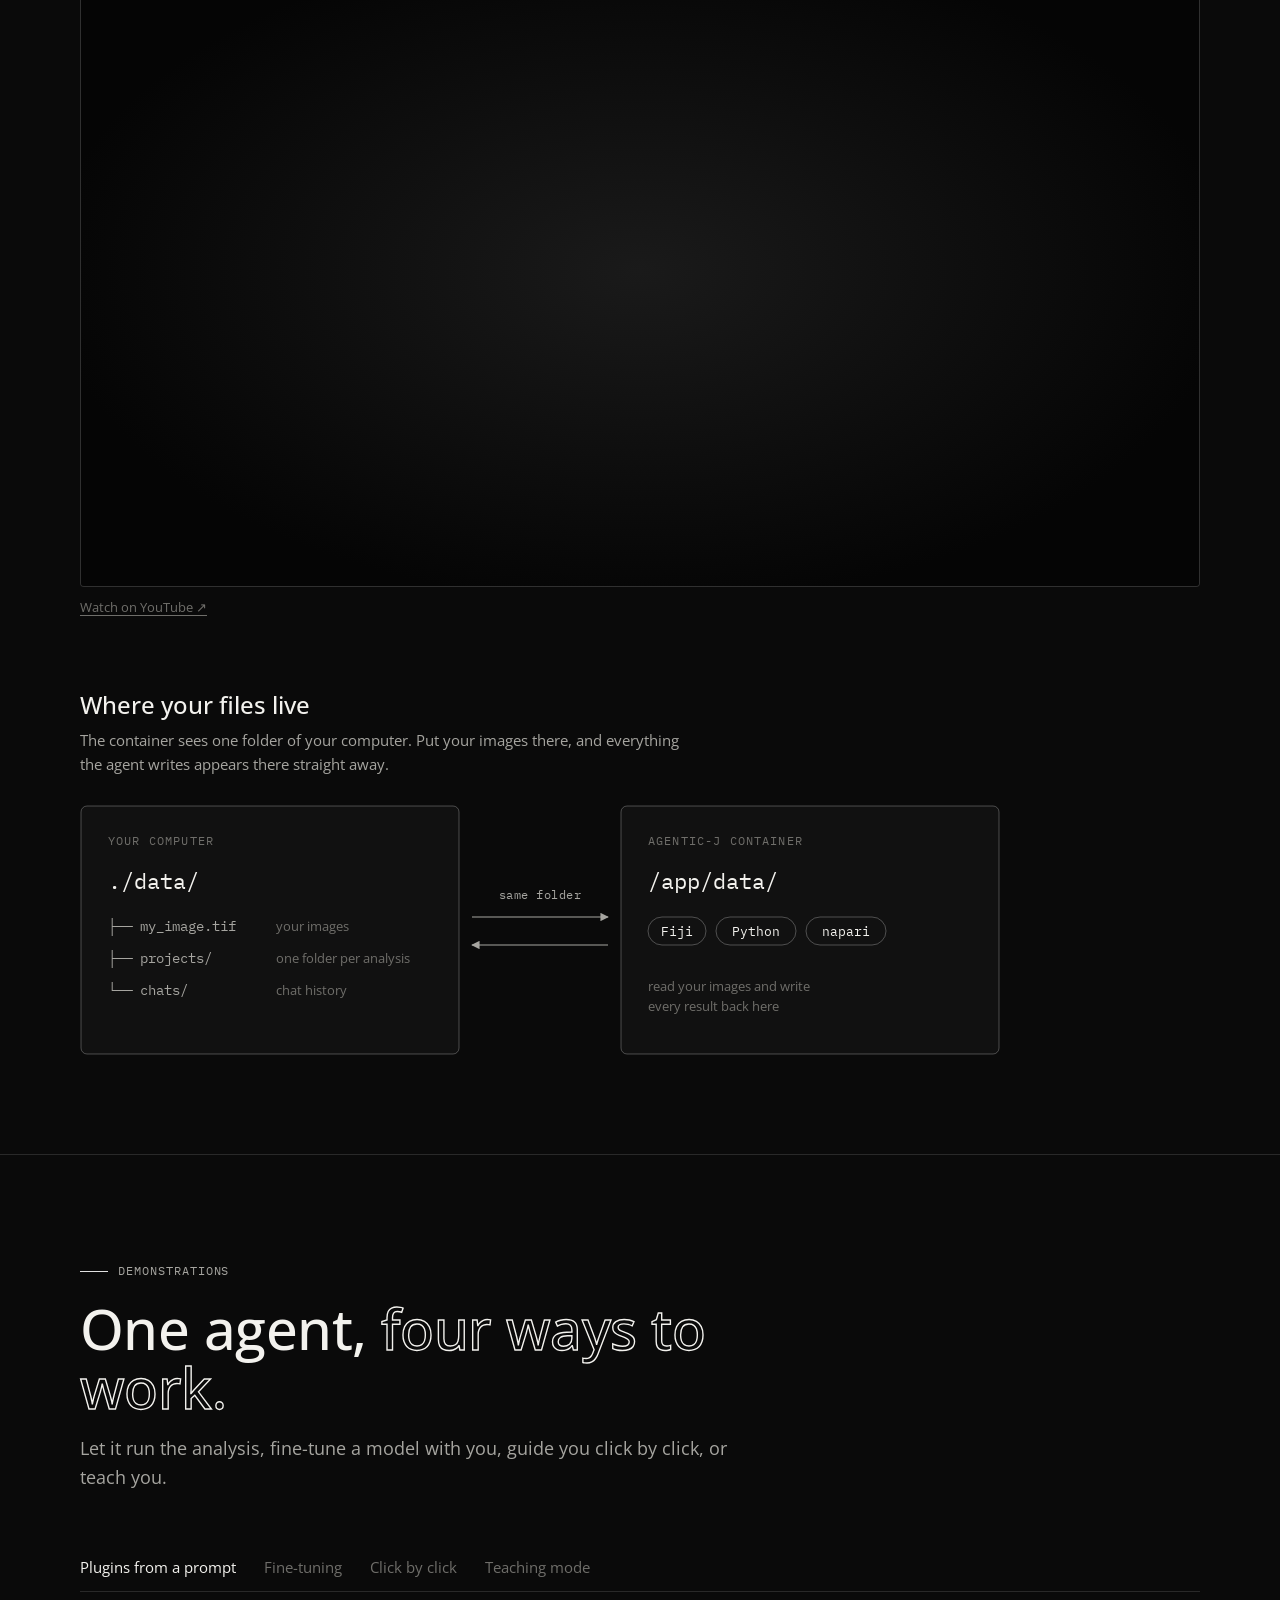
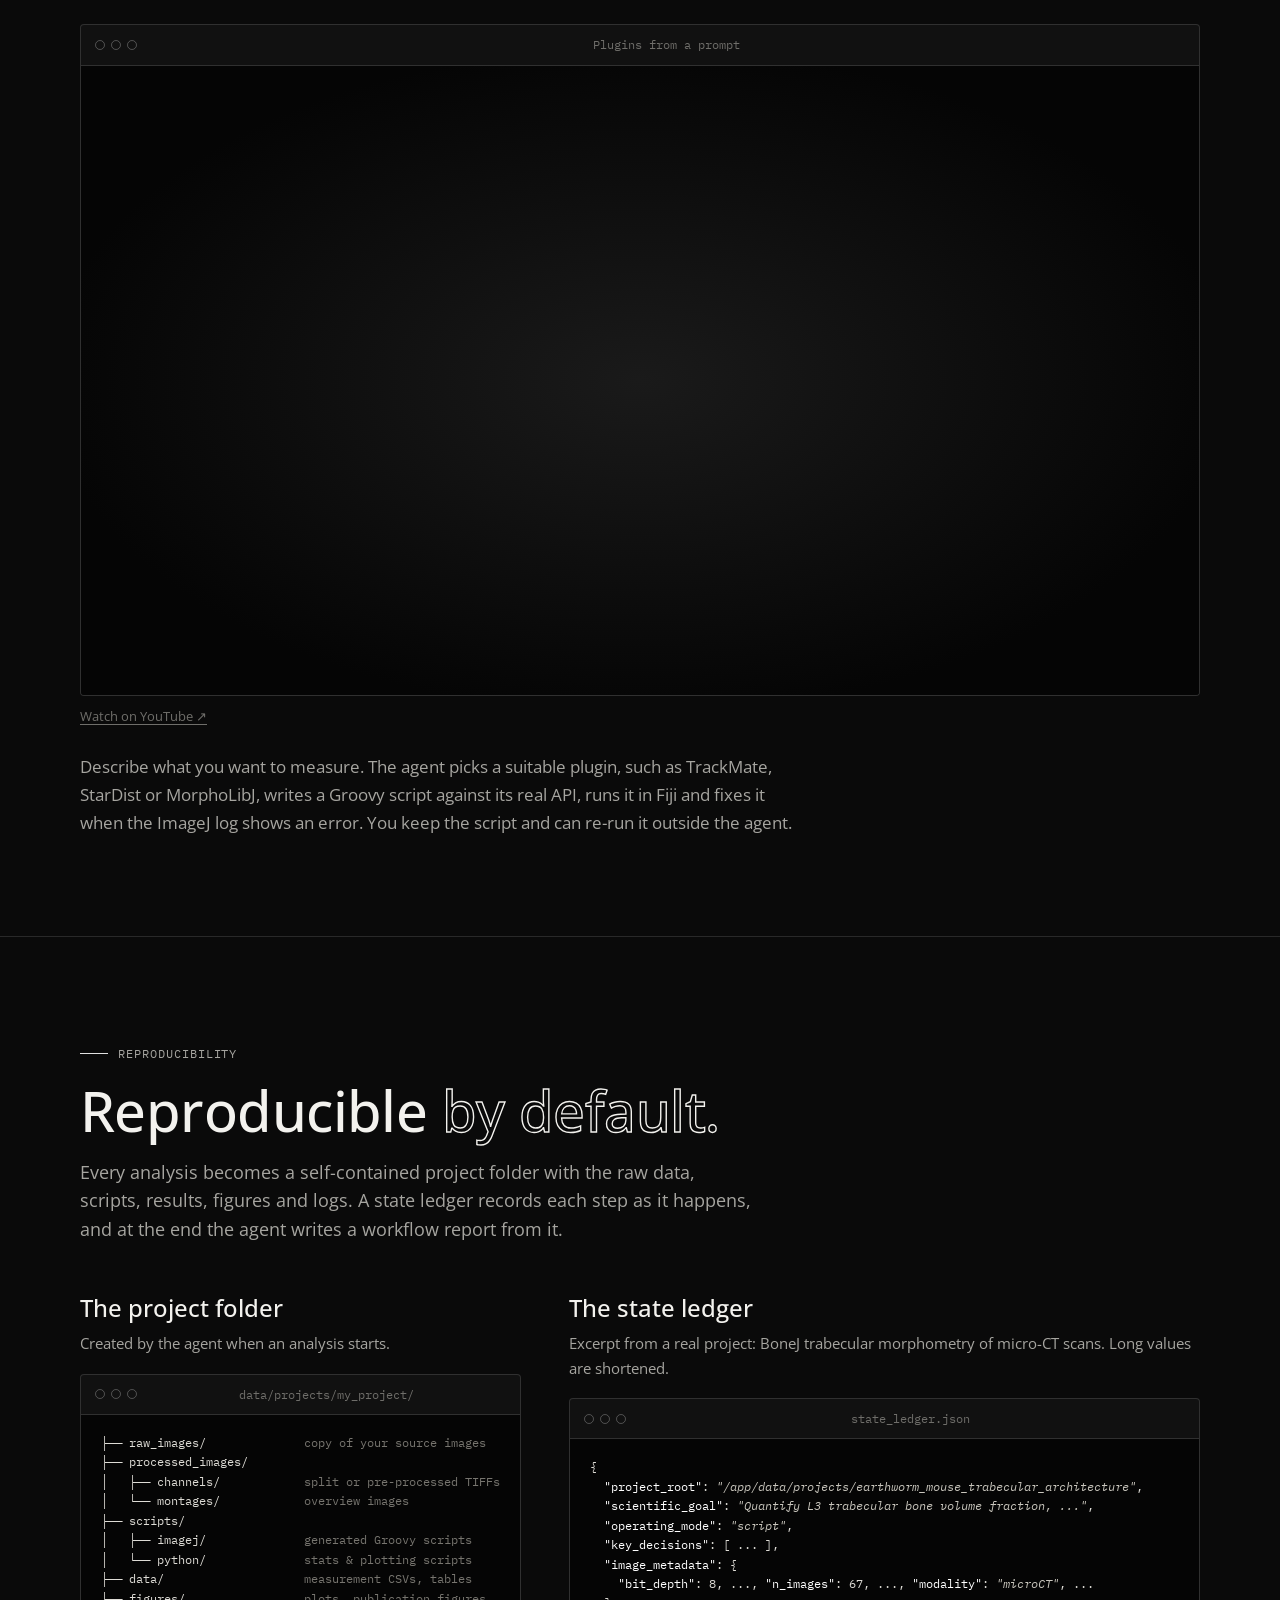
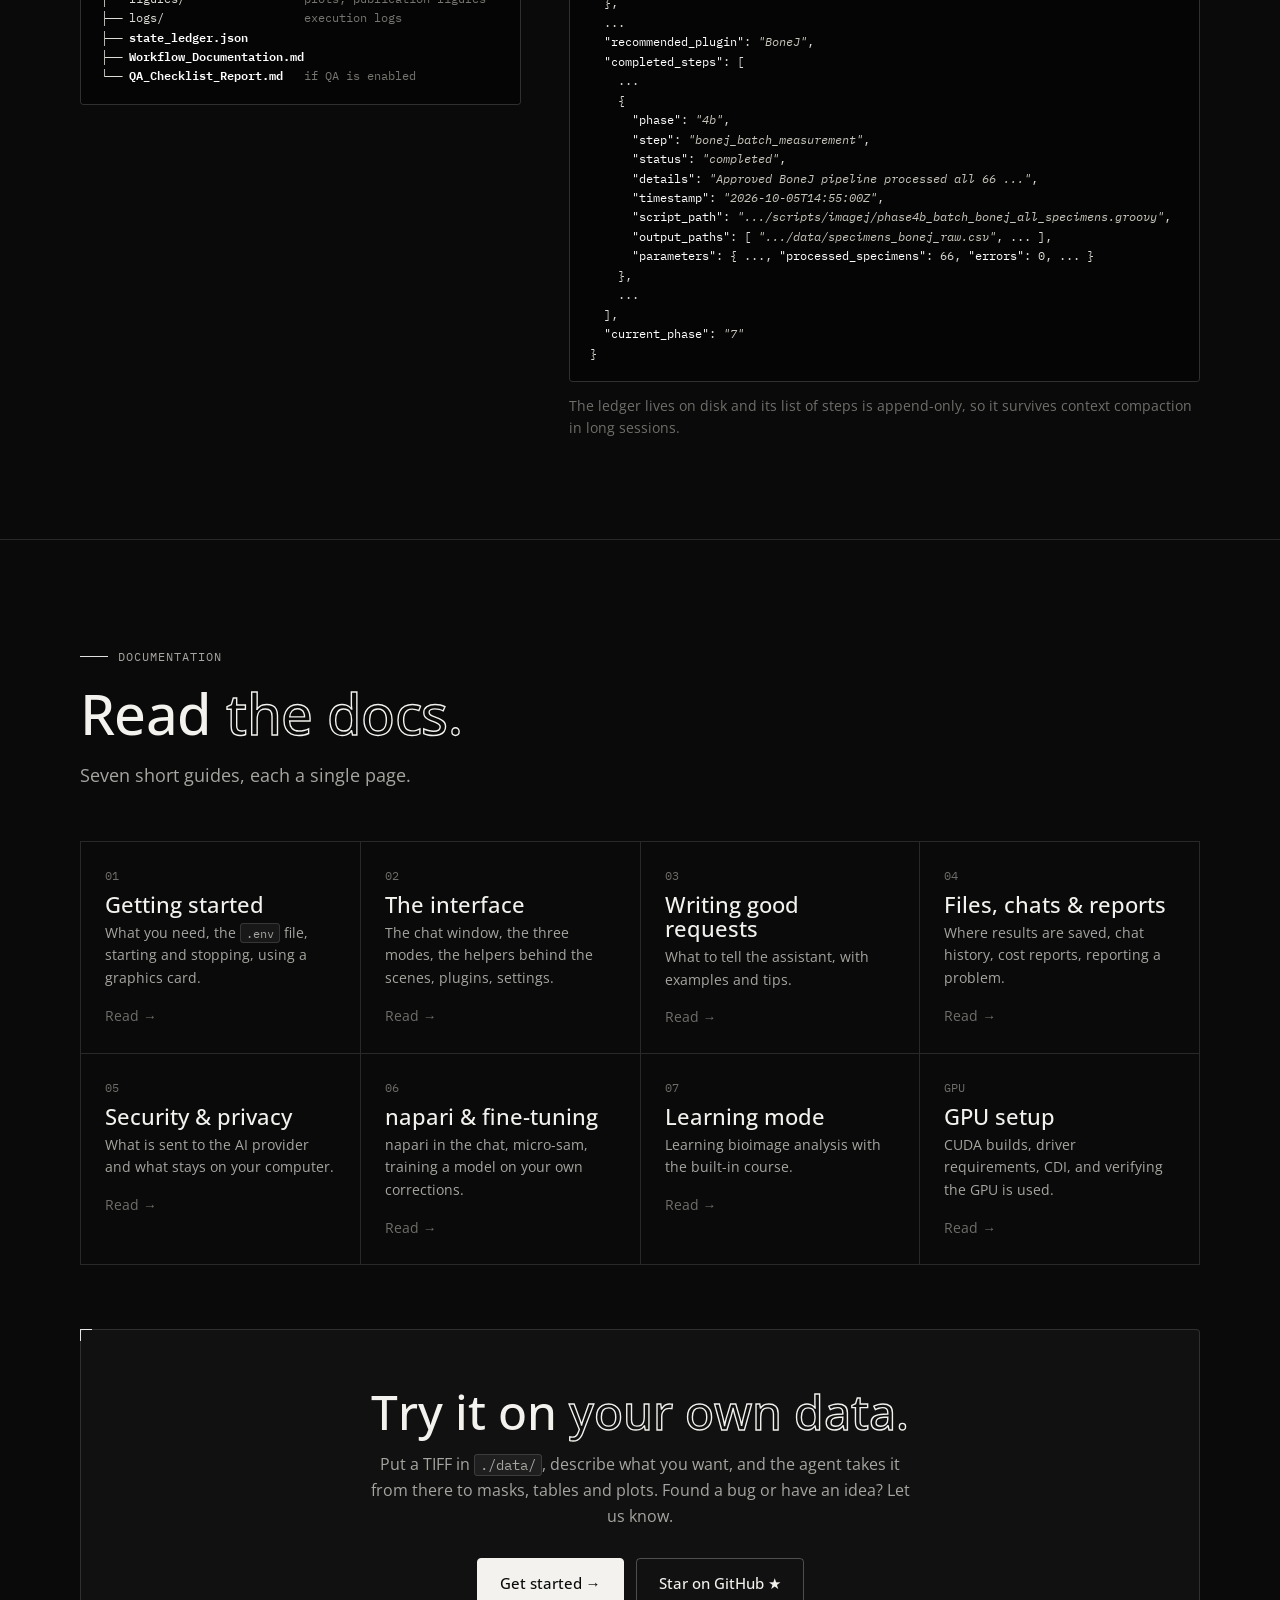
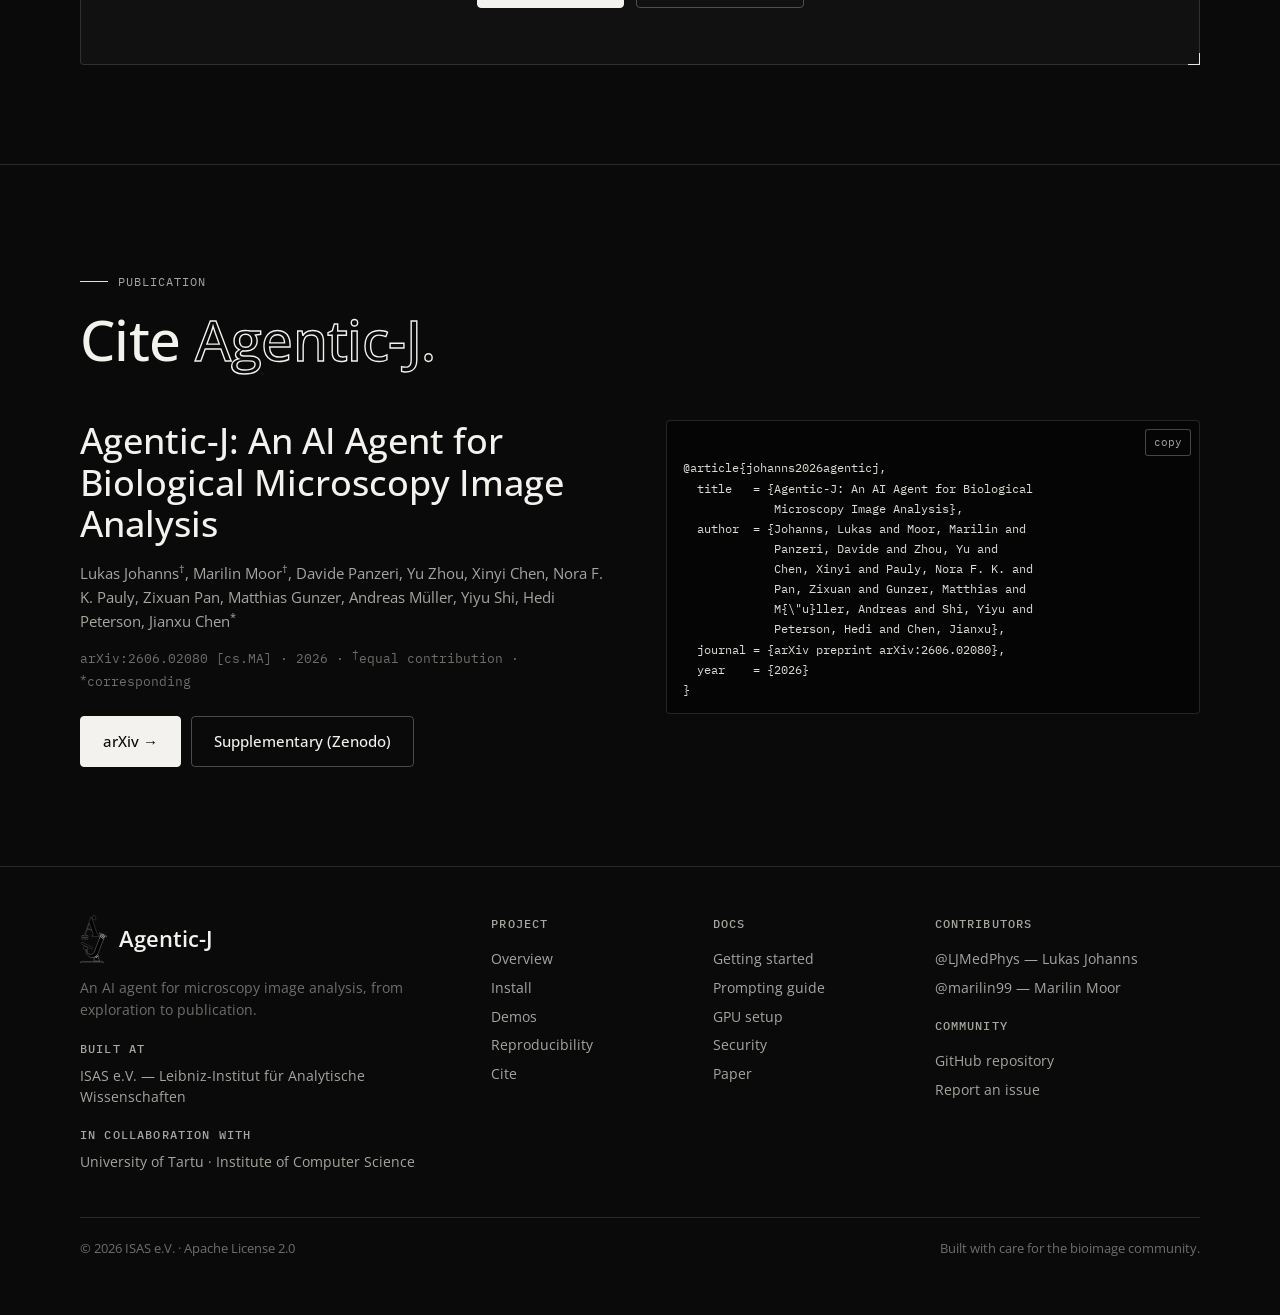
==== commit 04bda9d5: "added installation video" ====
--- a/docs/index.html
+++ b/docs/index.html
@@ -20,7 +20,7 @@
 <link rel="preconnect" href="https://fonts.gstatic.com" crossorigin>
 <link href="https://fonts.googleapis.com/css2?family=IBM+Plex+Mono:wght@400;500;600&family=Open+Sans:ital,wght@0,400..700;1,400..600&display=swap" rel="stylesheet">
 
-<link rel="stylesheet" href="css/styles.css?v=2026-10-21a" />
+<link rel="stylesheet" href="css/styles.css?v=2026-10-21d" />
 <script>document.documentElement.classList.remove('no-js');</script>
 </head>
 <body>
@@ -290,9 +290,10 @@
       <div class="qs-step frame reveal">
         <span class="num">ii.</span>
         <h4>Add your key</h4>
-        <p>Copy the template and fill in one key. If you skip this step, a setup wizard will ask for it.</p>
+        <p>Copy the template, open it in a text editor and fill in one key. In <code>nano</code>, save with <kbd>Ctrl+O</kbd>, <kbd>Enter</kbd> and exit with <kbd>Ctrl+X</kbd>; on Windows, <code>notepad .env</code> works too. If you skip this step, a setup wizard will ask for the key.</p>
         <pre class="code"><button class="copy" data-copy>copy</button>cp .env.template .env
-<span class="tok-c"># then set one of:</span>
+nano .env
+<span class="tok-c"># set one of:</span>
 <span class="tok-v">OPENAI_API_KEY</span>=<span class="tok-s">sk-...</span>
 <span class="tok-v">OPEN_ROUTER_API_KEY</span>=<span class="tok-s">sk-...</span></pre>
       </div>
@@ -314,6 +315,16 @@
       </div>
     </div>
 
+    <div class="key-note reveal">
+      <h4>Changing the key later</h4>
+      <p>Edit <code>.env</code> again (<code>nano .env</code>), then restart so the container reads it:</p>
+      <pre class="code"><button class="copy" data-copy>copy</button>docker compose down
+docker compose up</pre>
+      <p>If you entered a key in the setup wizard, it is saved inside the container and takes precedence over <code>.env</code>.
+        Remove it once before restarting:</p>
+      <pre class="code"><button class="copy" data-copy>copy</button>docker compose exec imagentj rm /home/imagentj/api_keys.env</pre>
+    </div>
+
     <div class="gpu-note frame reveal">
       <h4>Have an NVIDIA GPU?</h4>
       <p>The GPU build accelerates Cellpose, StarDist, micro-sam and fine-tuning. It needs driver 560+, nvidia-container-toolkit and CDI enabled in Docker.
@@ -326,7 +337,7 @@
       <div class="frame window">
         <div class="win-bar"><div class="dots"><i></i><i></i><i></i></div><div class="url">Installing Agentic-J</div></div>
         <!-- To embed the video, put its YouTube ID in data-youtube, e.g. data-youtube="abc123XYZ". -->
-        <div class="video empty" data-youtube="" data-title="Installing Agentic-J">
+        <div class="video empty" data-youtube="5NiPm7hRKfk" data-title="Installing Agentic-J">
           <span class="play" aria-hidden="true"><svg viewBox="0 0 24 24" width="22" height="22" fill="currentColor"><path d="M8 5v14l11-7z"/></svg></span>
           <span class="soon">Installation video · coming soon</span>
         </div>
@@ -659,6 +670,6 @@
   </div>
 </footer>
 
-<script src="js/main.js?v=2026-10-21a"></script>
+<script src="js/main.js?v=2026-10-21d"></script>
 </body>
 </html>
--- a/docs/css/styles.css
+++ b/docs/css/styles.css
@@ -505,7 +505,7 @@
 .qs-step h4 { font-size: 17px; font-weight: 500; margin-bottom: 8px; }
 .qs-step p { color: var(--muted); font-size: 14px; margin-bottom: 14px; }
 .qs-step p a { text-decoration: underline; text-underline-offset: 3px; text-decoration-color: var(--line-2); }
-.qs-step .code { margin-top: auto; }
+.qs-step .code { flex: 1; }
 .gpu-note {
   margin-top: 20px; padding: 20px 22px;
   display: grid; grid-template-columns: auto 1fr auto; gap: 18px; align-items: center;
@@ -657,3 +657,10 @@
 @media (max-width: 520px) { .qs-step .code, .gpu-note .code { font-size: 11px; } }
 .yt-link { display: inline-block; margin-top: 10px; font-size: 13px; color: var(--faint); text-decoration: underline; text-underline-offset: 3px; }
 .yt-link:hover { color: var(--text); }
+
+/* Changing the API key later */
+.key-note { margin-top: 20px; padding: 20px 22px; border: 1px dashed var(--line-2); border-radius: var(--radius); }
+.key-note h4 { font-size: 17px; font-weight: 500; }
+.key-note p { color: var(--muted); font-size: 14px; margin-top: 8px; max-width: 760px; }
+.key-note .code { margin-top: 12px; }
+kbd { font-family: var(--font-mono); font-size: .86em; padding: 1px 5px; border: 1px solid var(--line-2); border-radius: 3px; color: var(--text); }
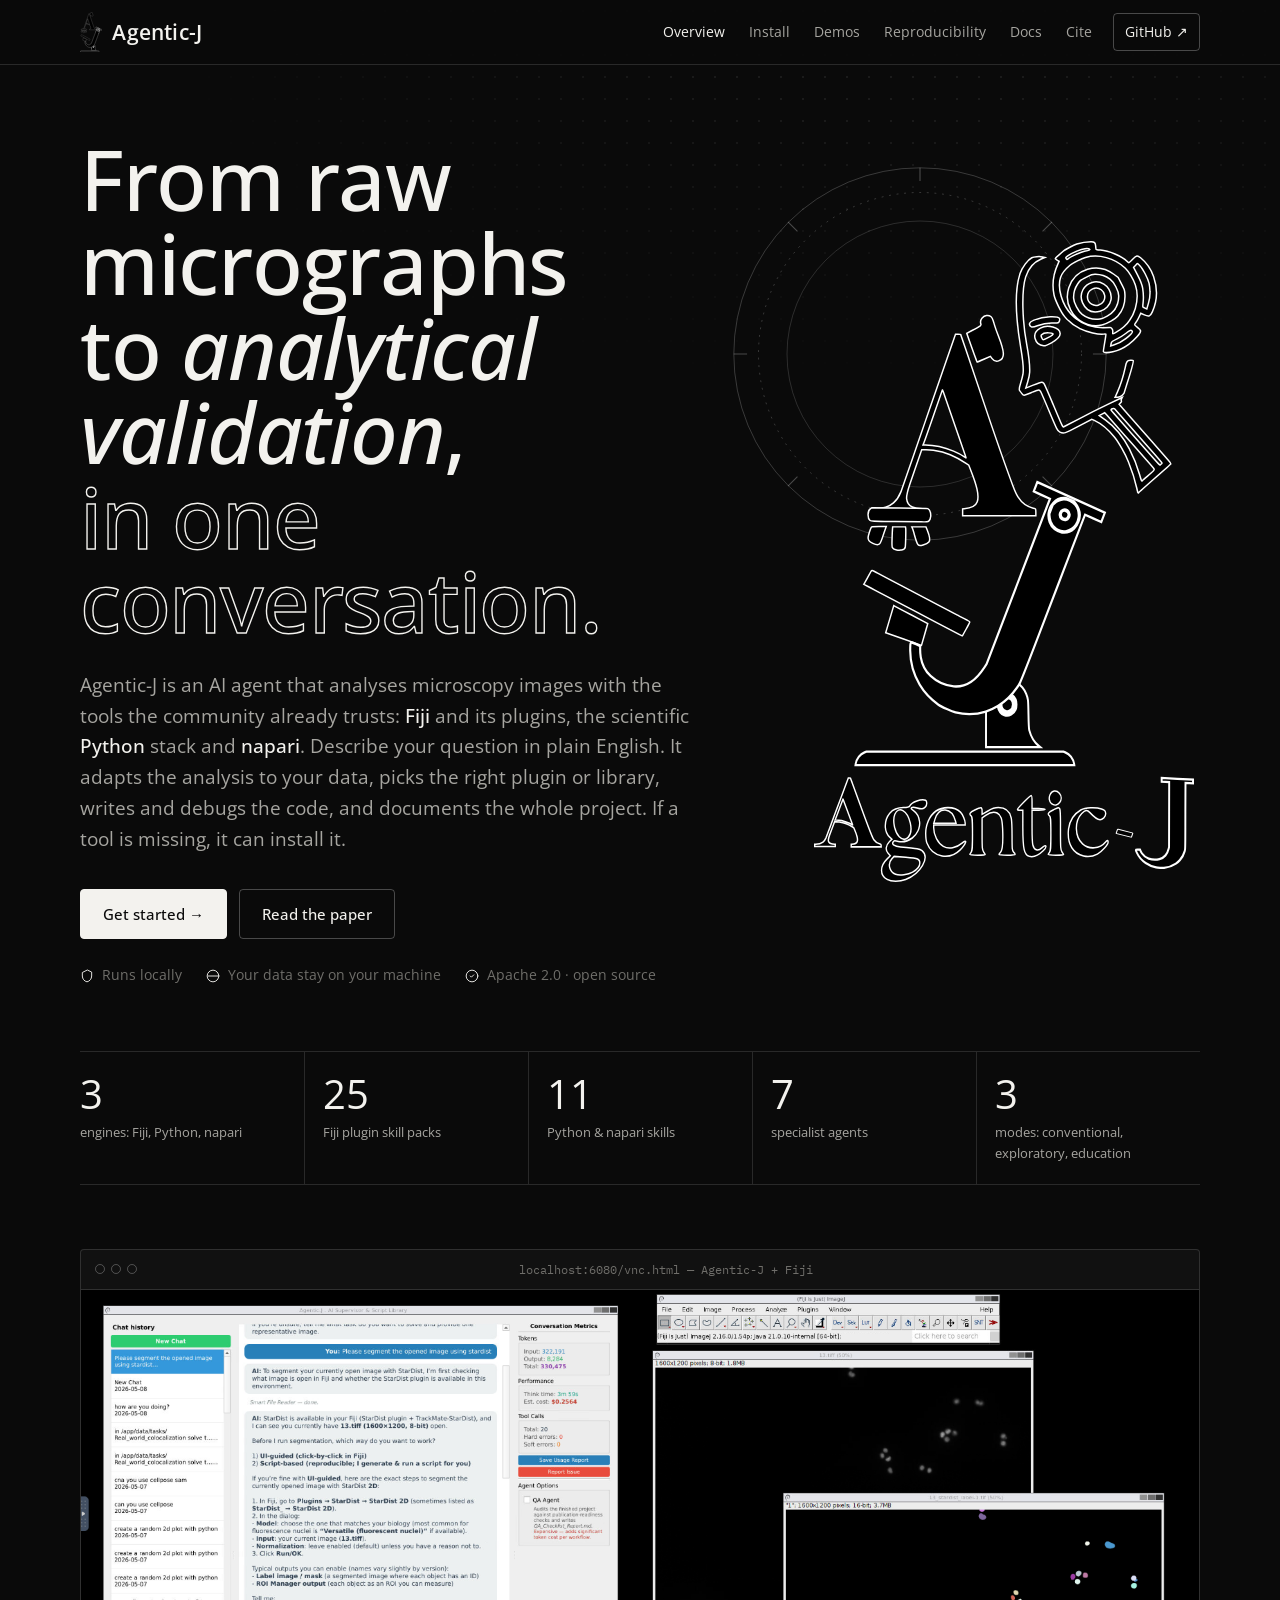
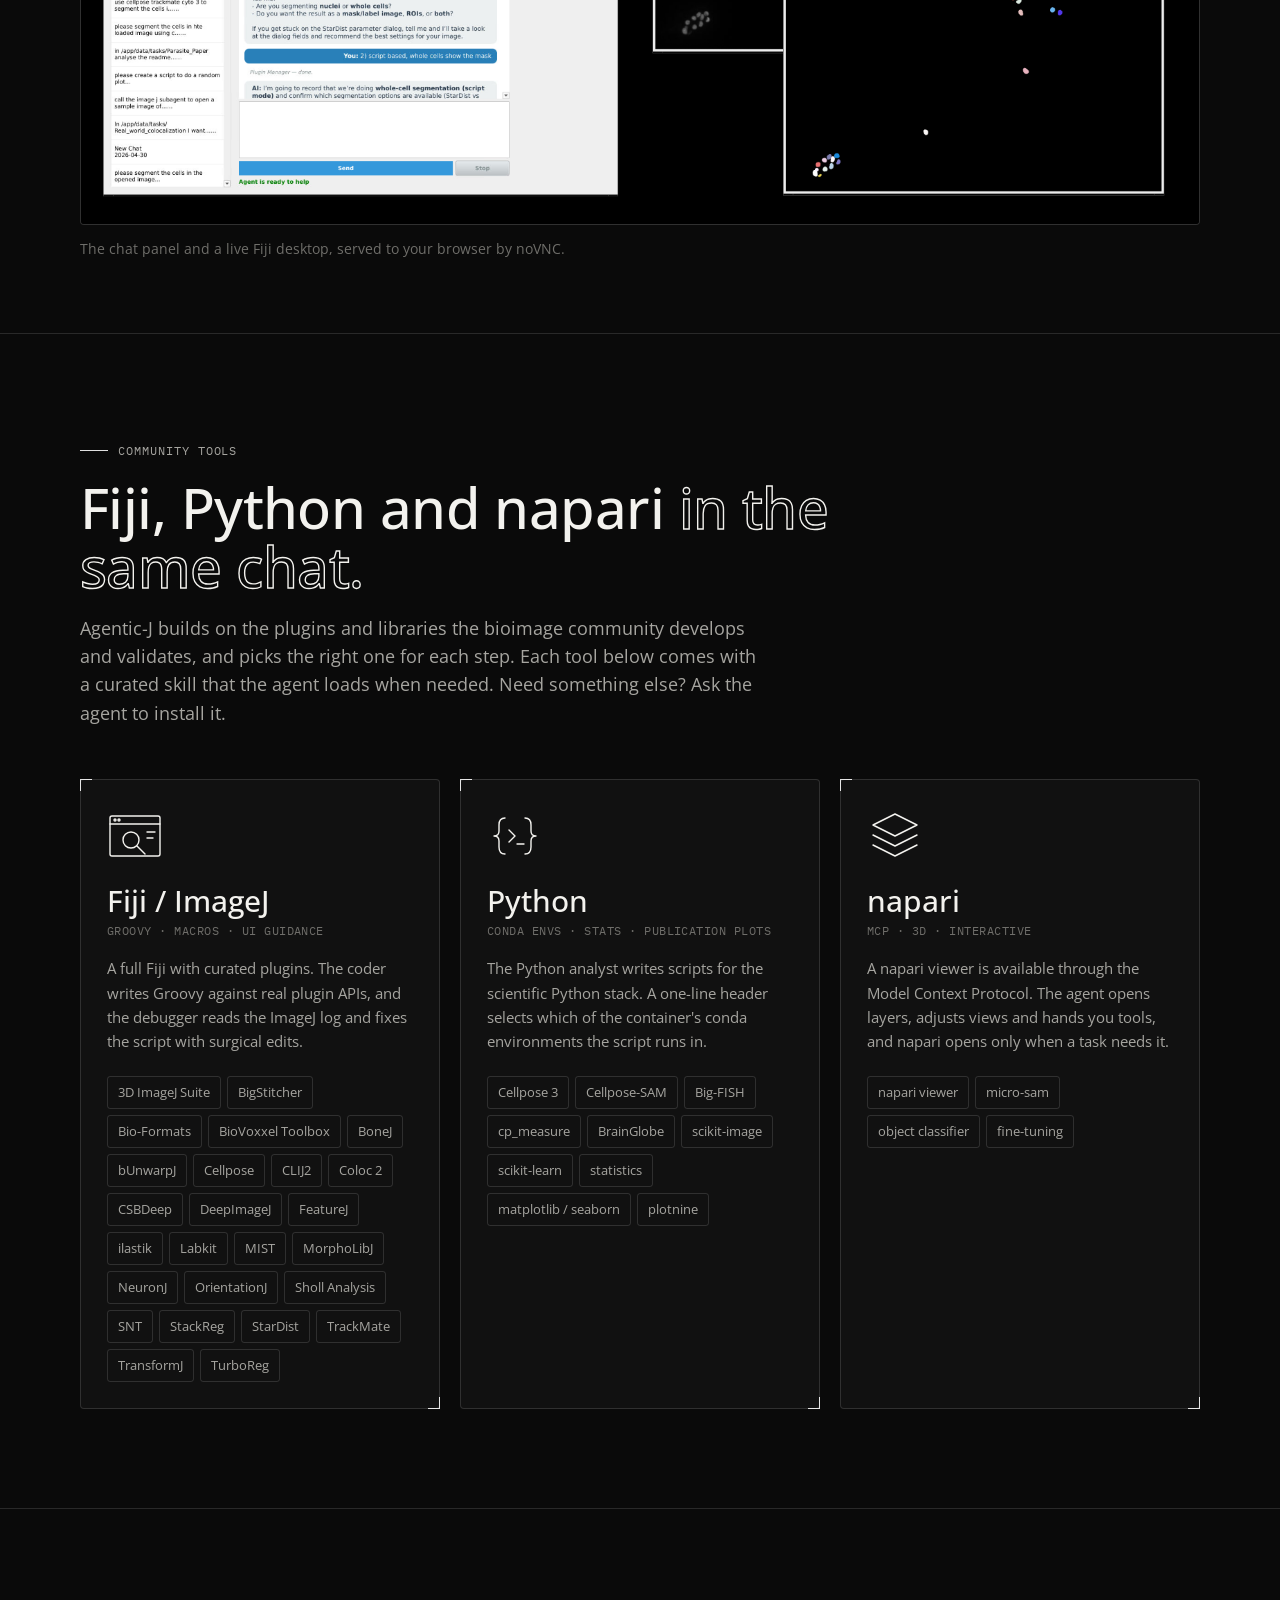
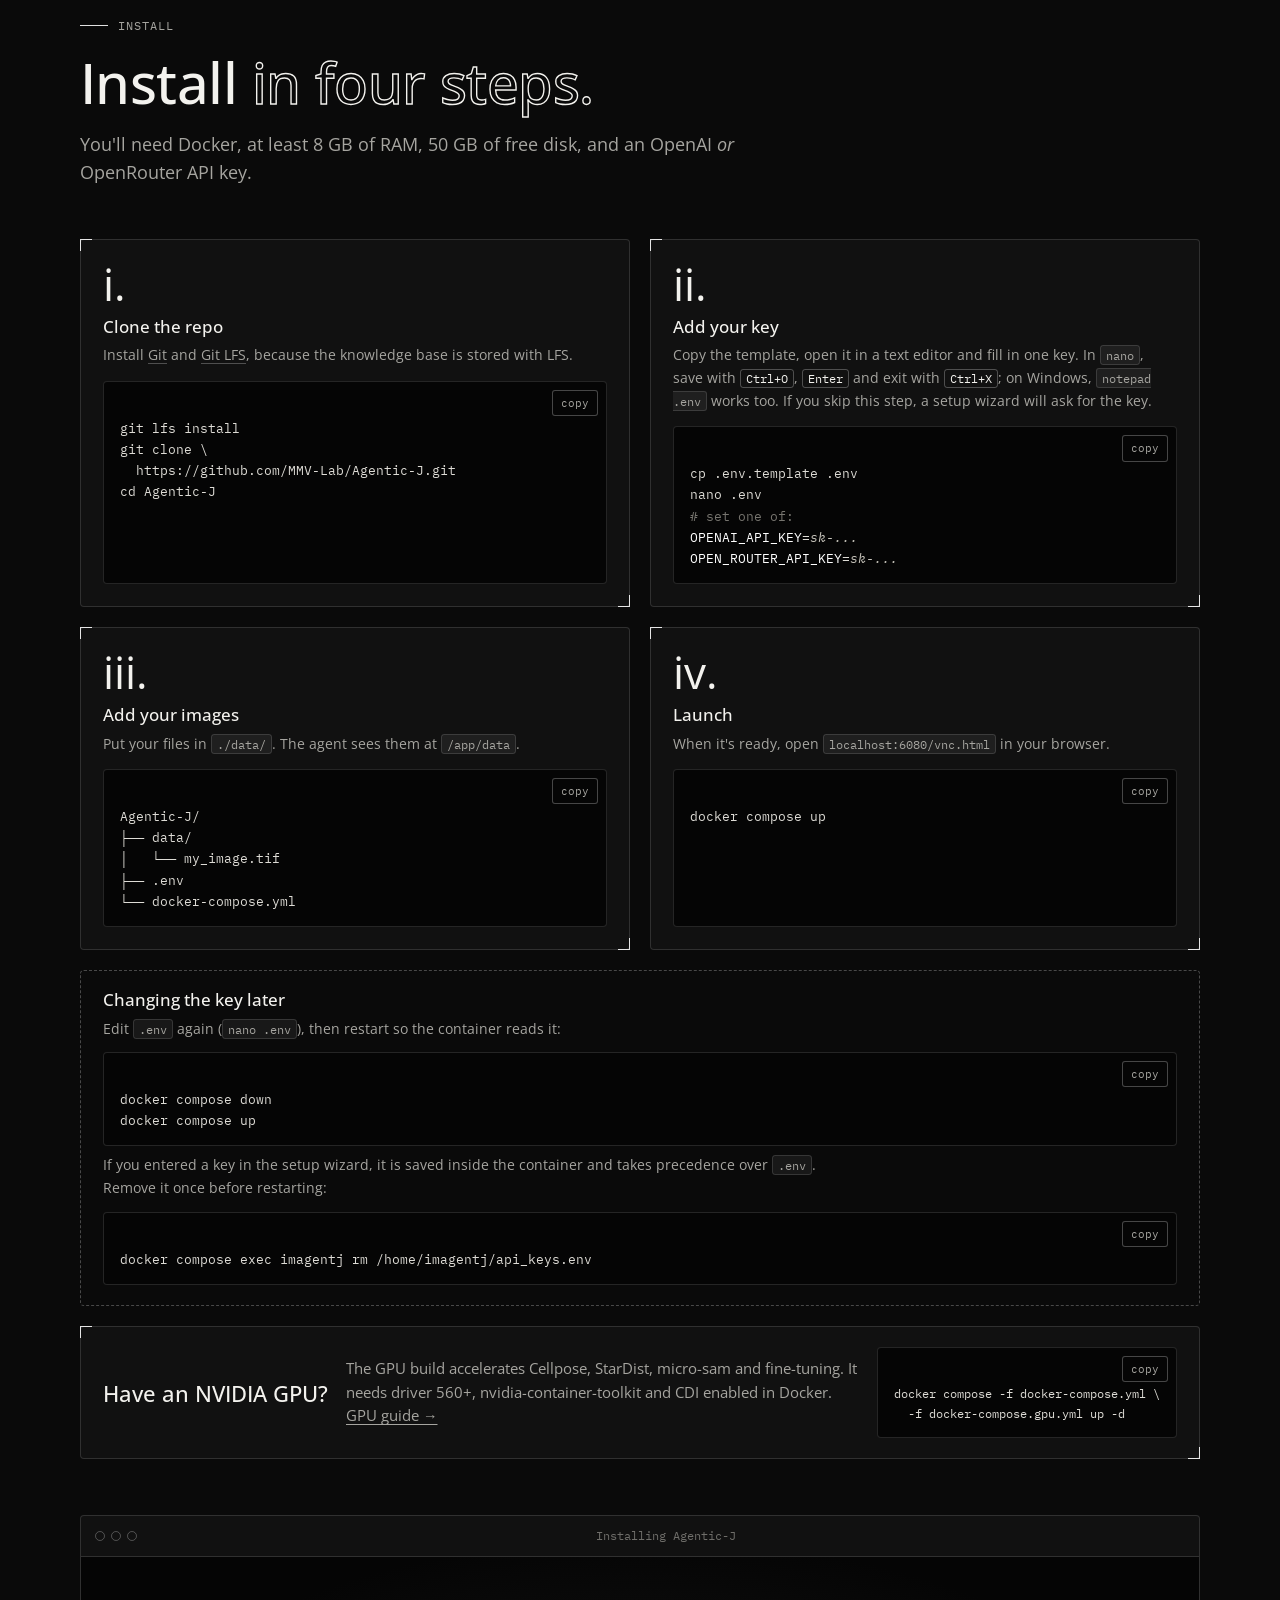
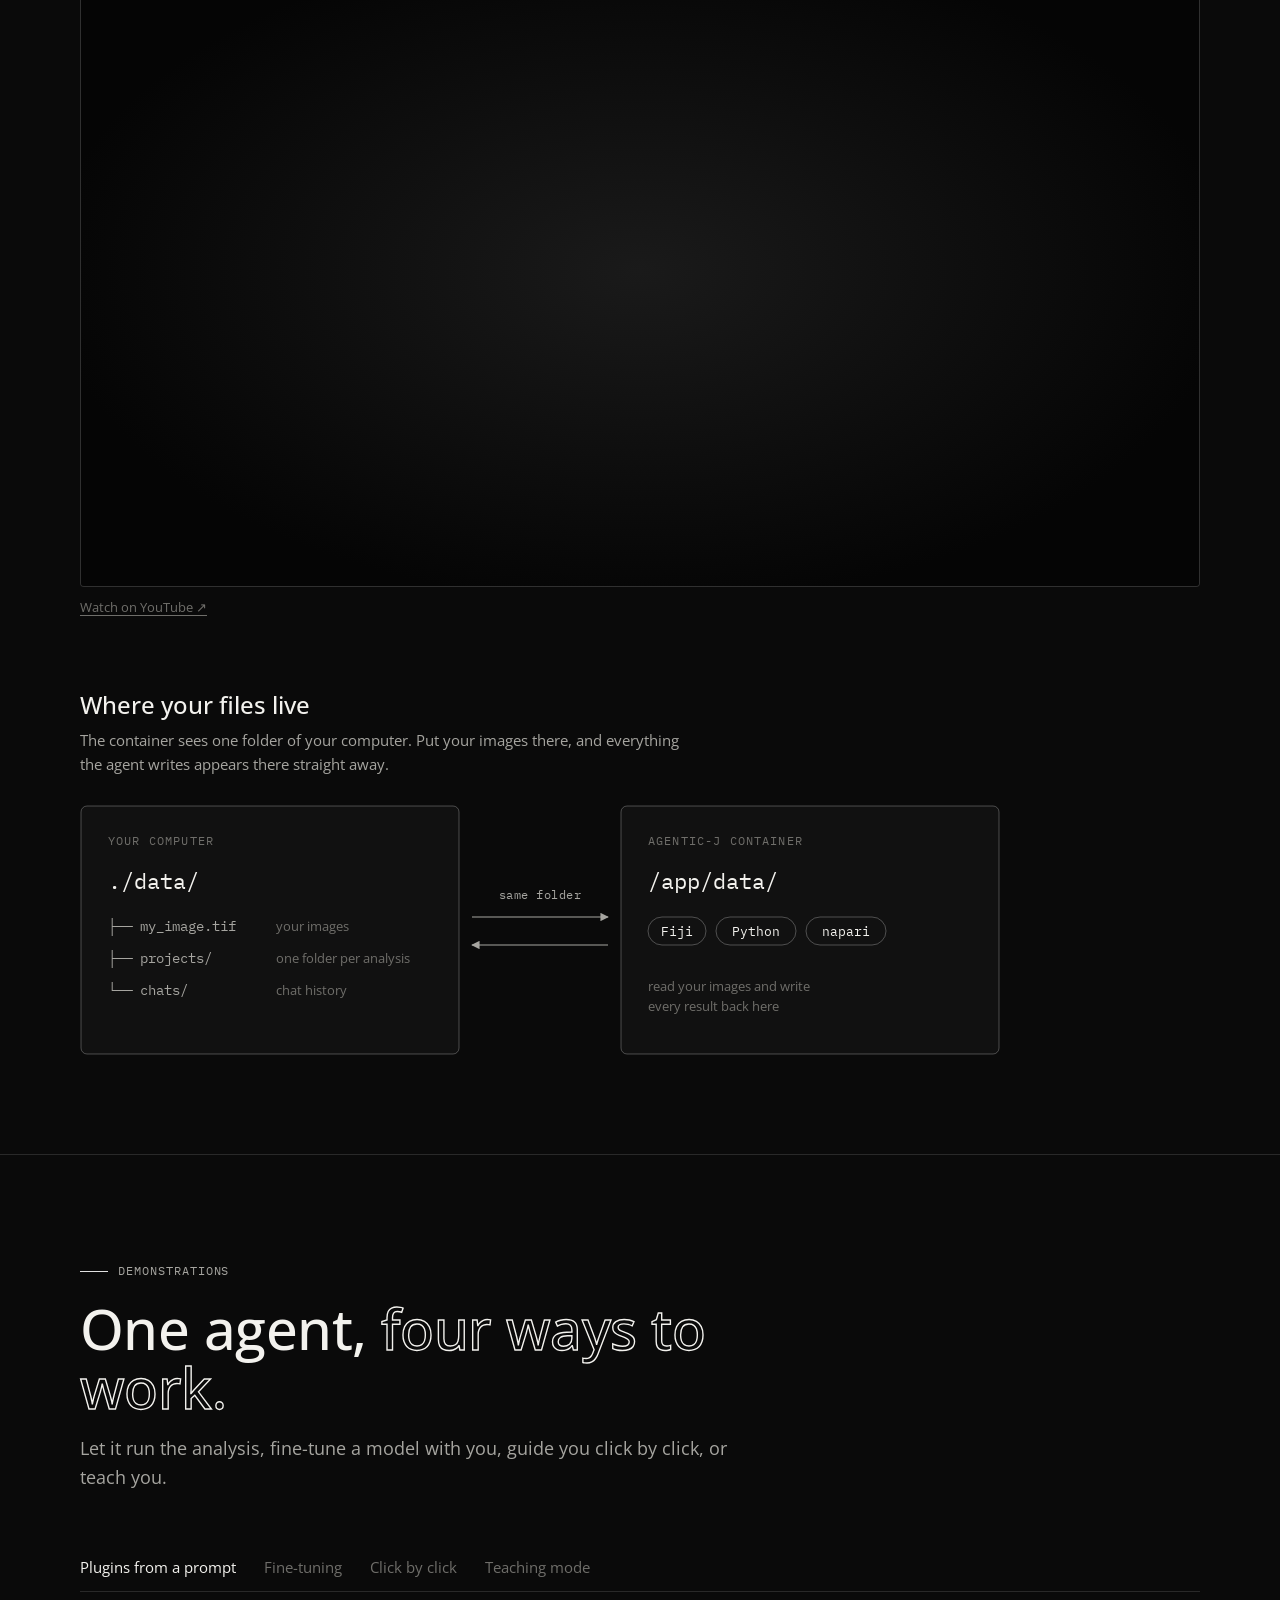
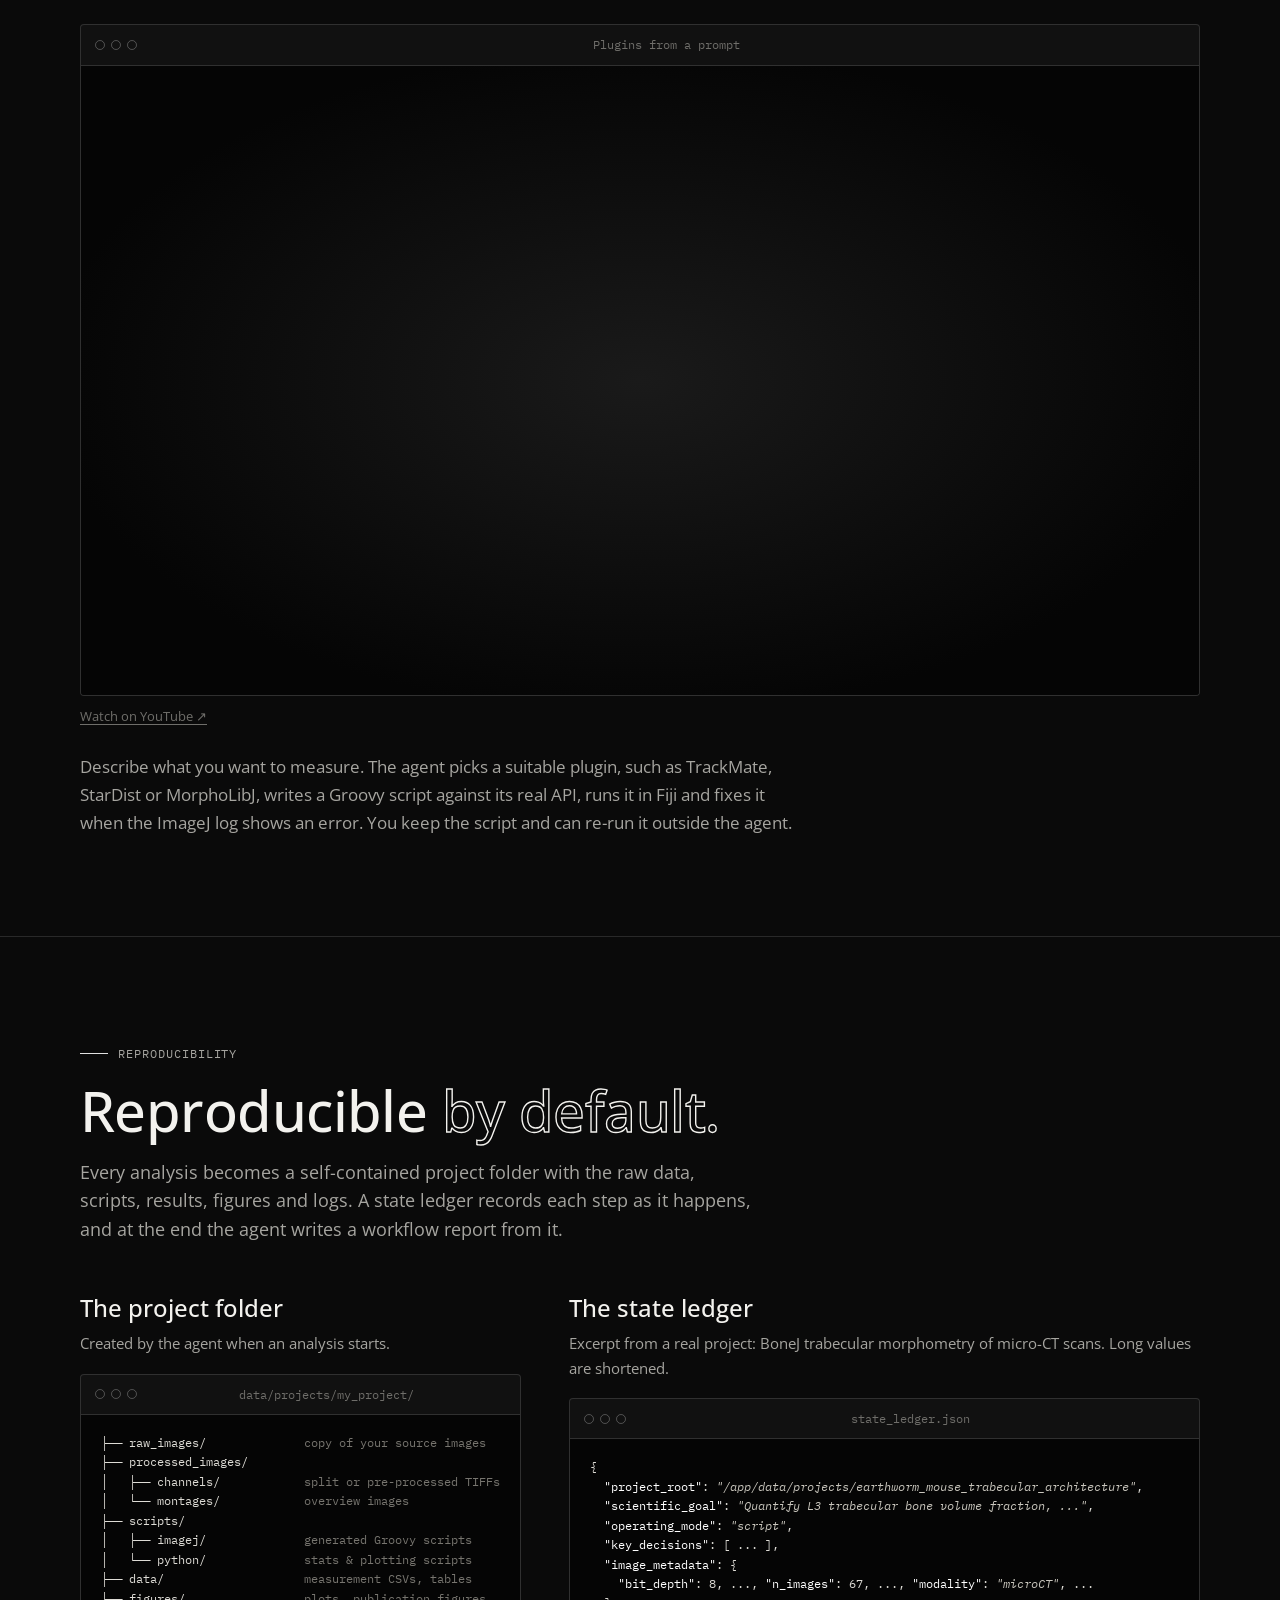
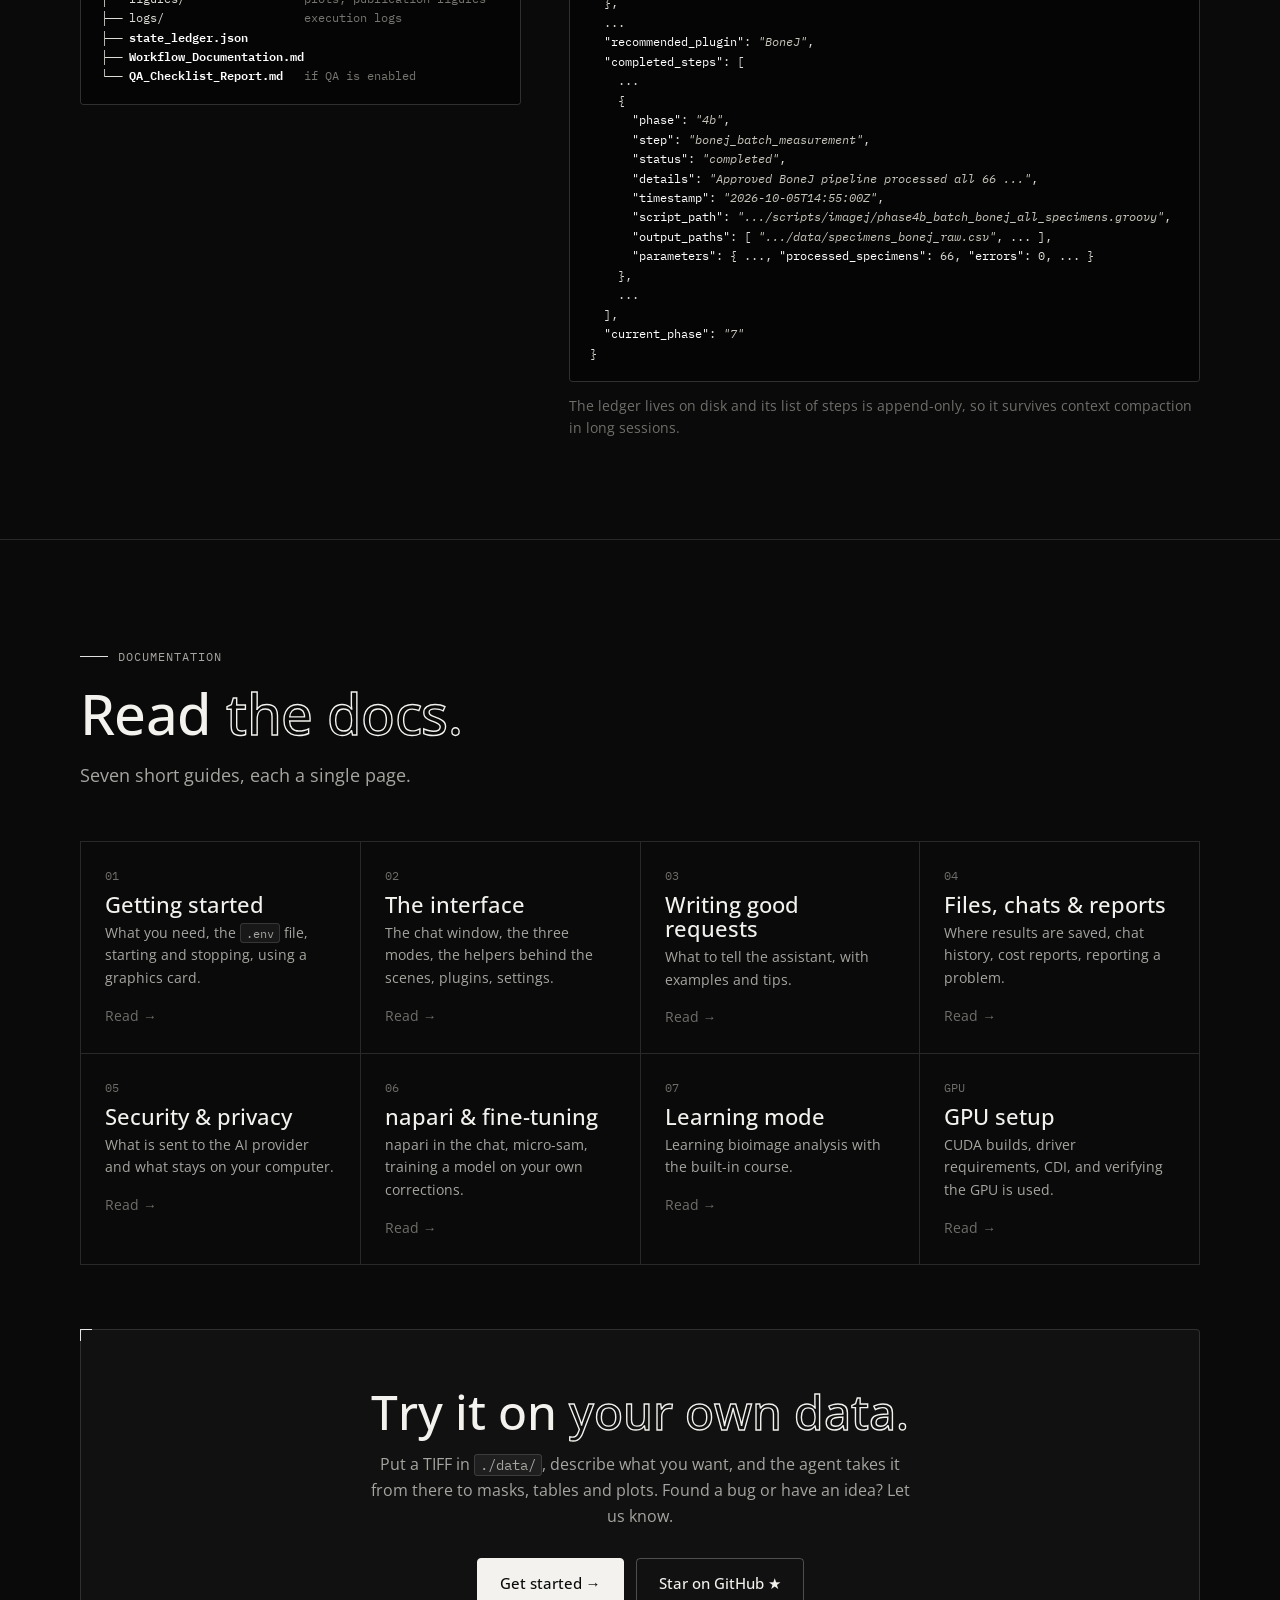
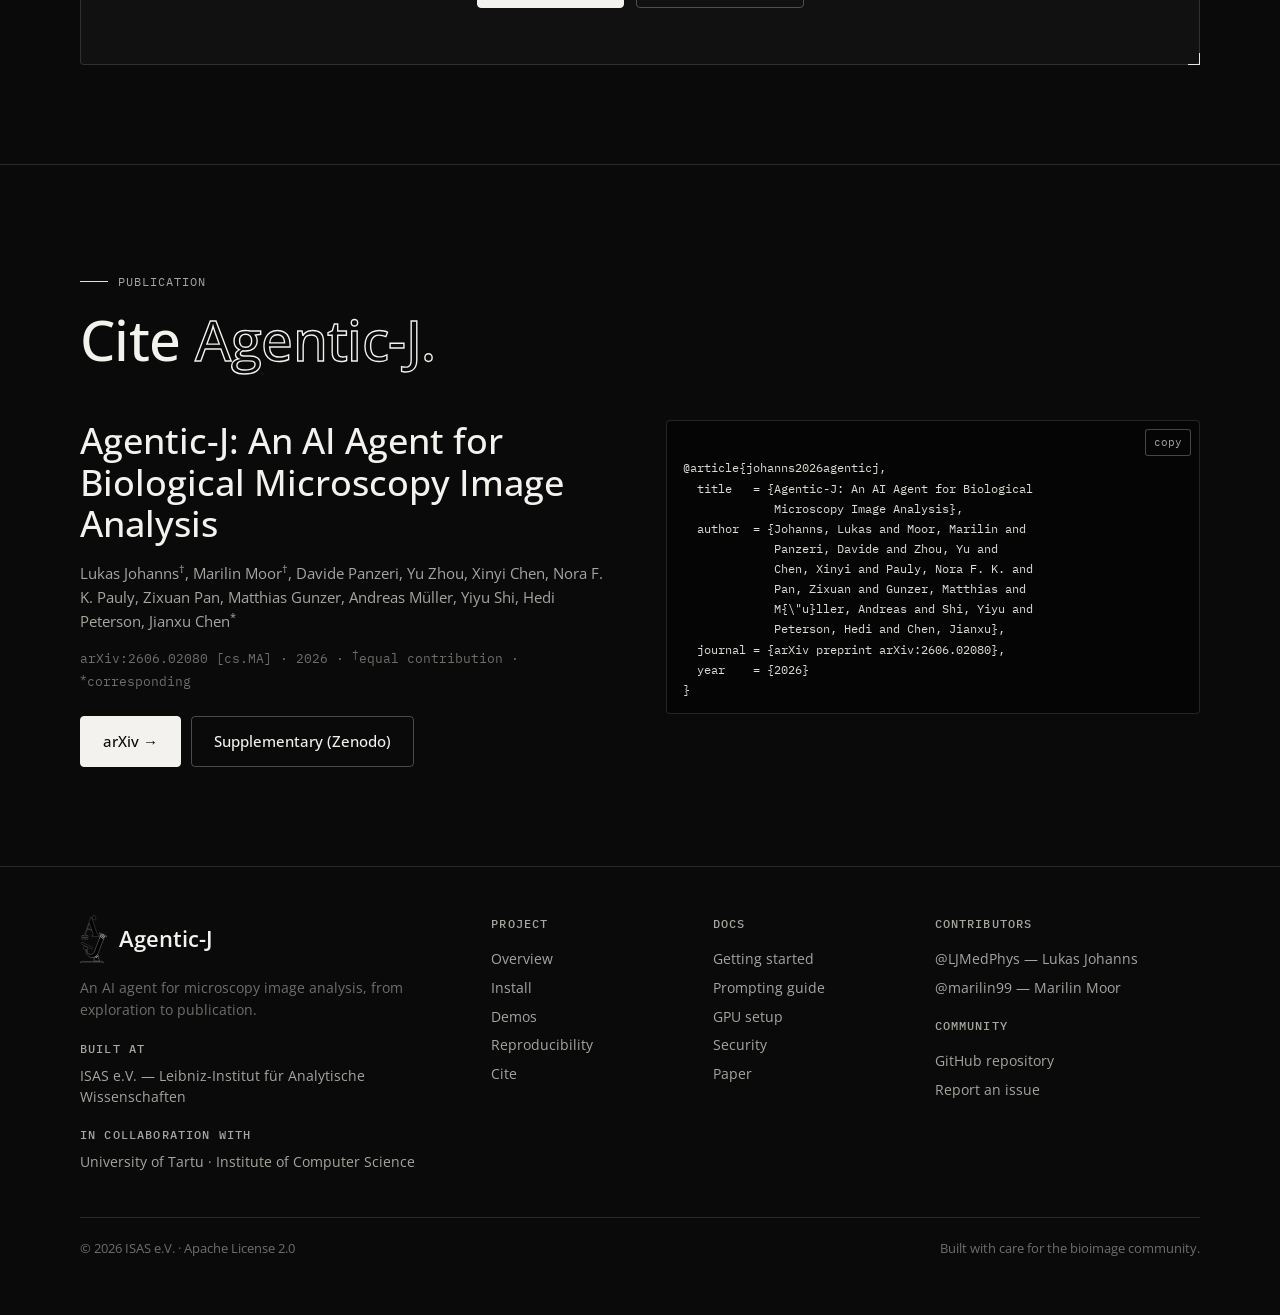
==== commit bcc833a5: "added image for finetuning, now video yet" ====
--- a/docs/index.html
+++ b/docs/index.html
@@ -20,7 +20,7 @@
 <link rel="preconnect" href="https://fonts.gstatic.com" crossorigin>
 <link href="https://fonts.googleapis.com/css2?family=IBM+Plex+Mono:wght@400;500;600&family=Open+Sans:ital,wght@0,400..700;1,400..600&display=swap" rel="stylesheet">
 
-<link rel="stylesheet" href="css/styles.css?v=2026-10-21d" />
+<link rel="stylesheet" href="css/styles.css?v=2026-10-21e" />
 <script>document.documentElement.classList.remove('no-js');</script>
 </head>
 <body>
@@ -425,11 +425,9 @@
       </div>
       <div class="demo-panel" role="tabpanel" id="panel-finetune" aria-labelledby="tab-finetune" hidden>
         <div class="frame window">
-          <div class="win-bar"><div class="dots"><i></i><i></i><i></i></div><div class="url">Fine-tuning</div></div>
-          <div class="video empty" data-youtube="" data-title="Fine-tuning">
-            <span class="play" aria-hidden="true"><svg viewBox="0 0 24 24" width="22" height="22" fill="currentColor"><path d="M8 5v14l11-7z"/></svg></span>
-            <span class="soon">Demo video · coming soon</span>
-          </div>
+          <div class="win-bar"><div class="dots"><i></i><i></i><i></i></div><div class="url">napari — Annotation Helper</div></div>
+          <img src="images/05_finetuning_annotation.jpg" width="1800" height="873" loading="lazy"
+               alt="napari with the Agentic-J annotation helper: tile 3 of 20 of a micrograph, with objects outlined inside a cell and buttons to add, draw or delete objects and move to the next tile" />
         </div>
         <p class="demo-desc">Pick a few tiles in napari and correct the current model's mistakes instead of drawing from scratch. The agent fine-tunes <strong>micro-sam</strong> or <strong>Cellpose</strong> on your corrections, scores the new model against the stock one, and only then runs it on the whole dataset.</p>
       </div>
@@ -670,6 +668,6 @@
   </div>
 </footer>
 
-<script src="js/main.js?v=2026-10-21d"></script>
+<script src="js/main.js?v=2026-10-21e"></script>
 </body>
 </html>
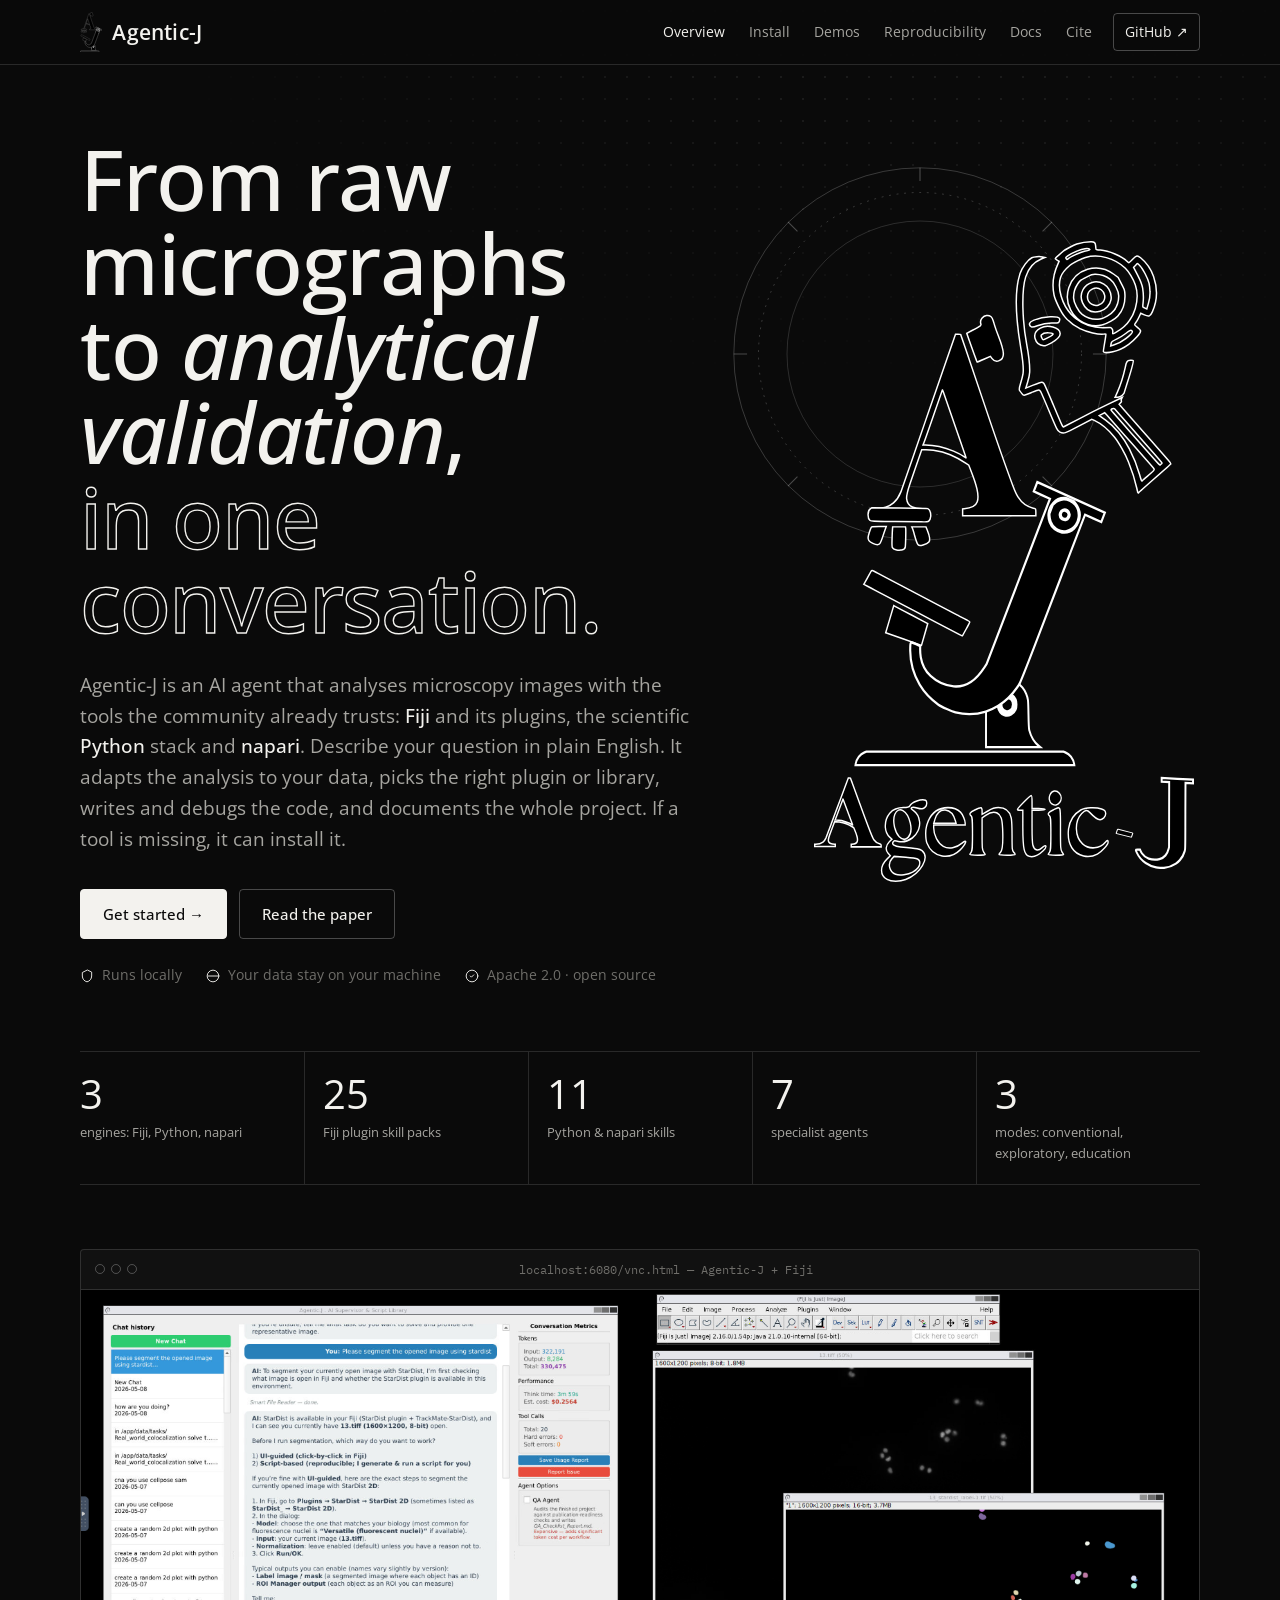
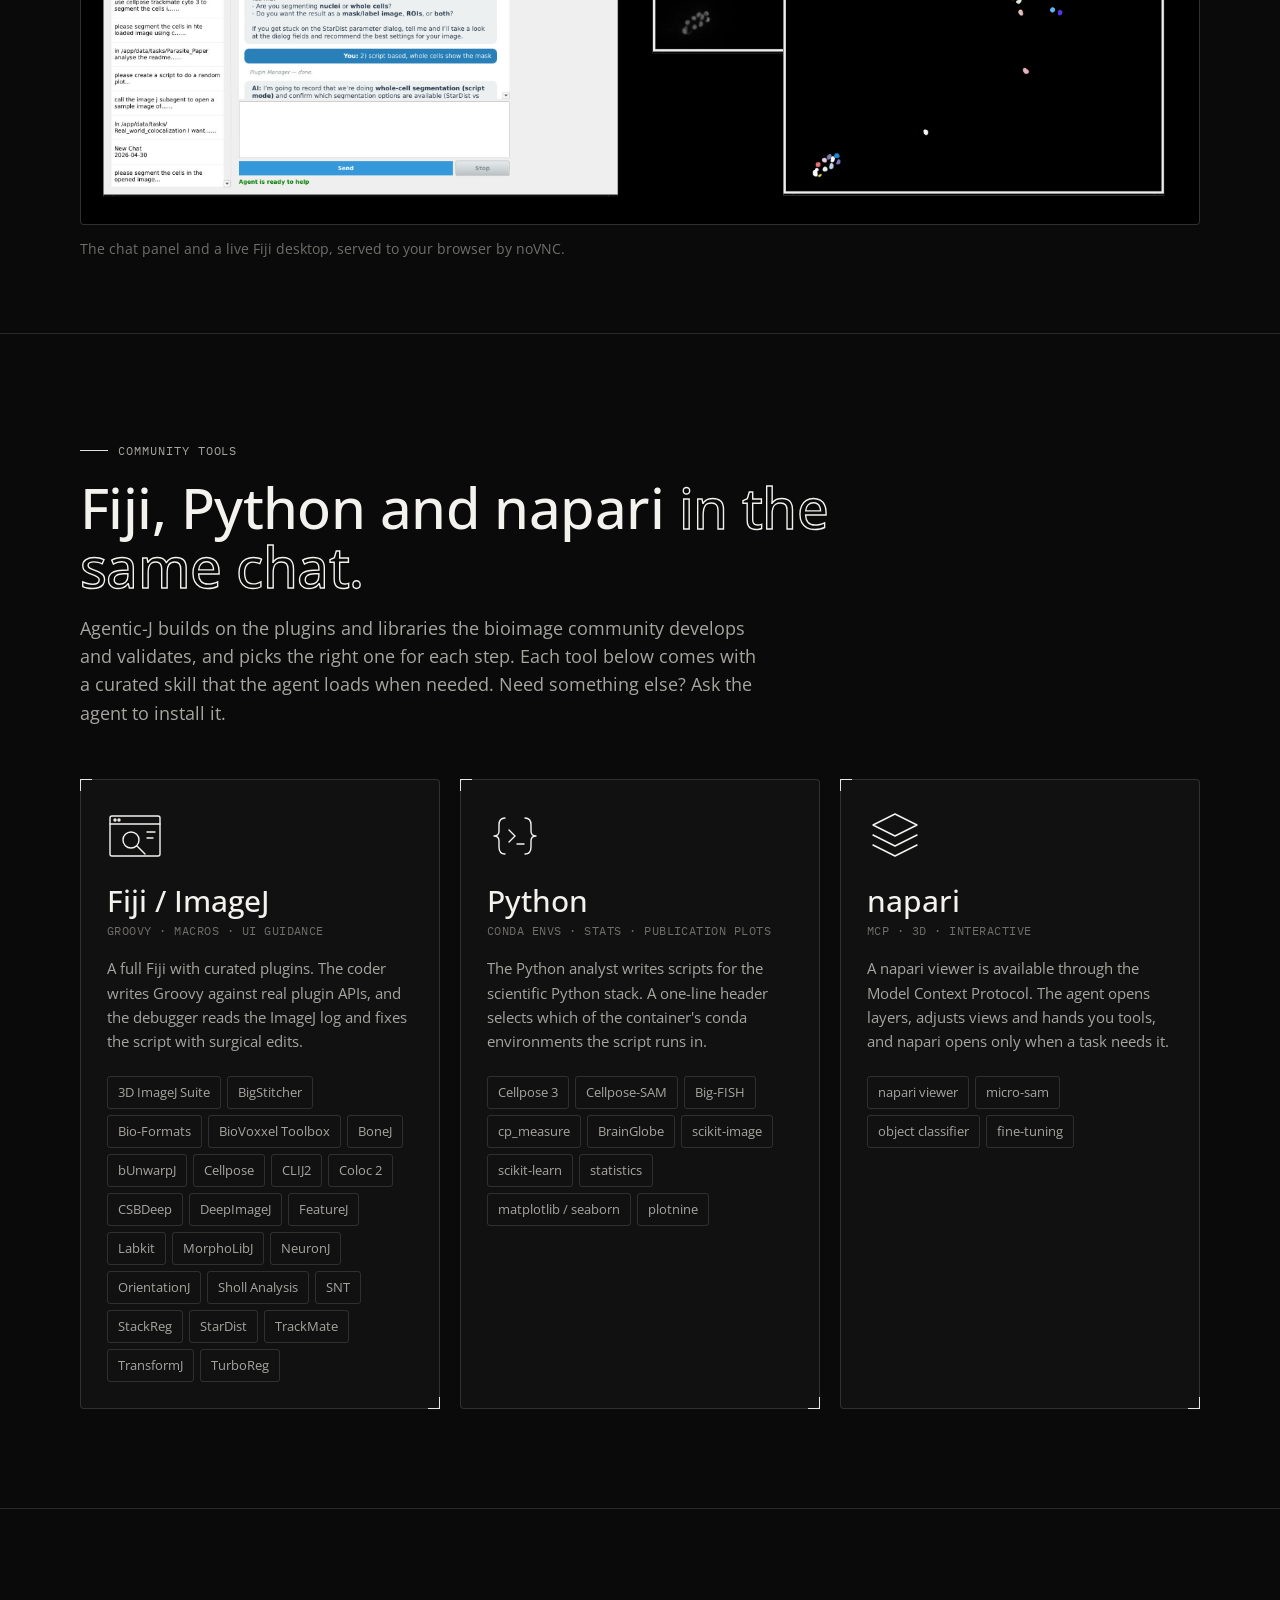
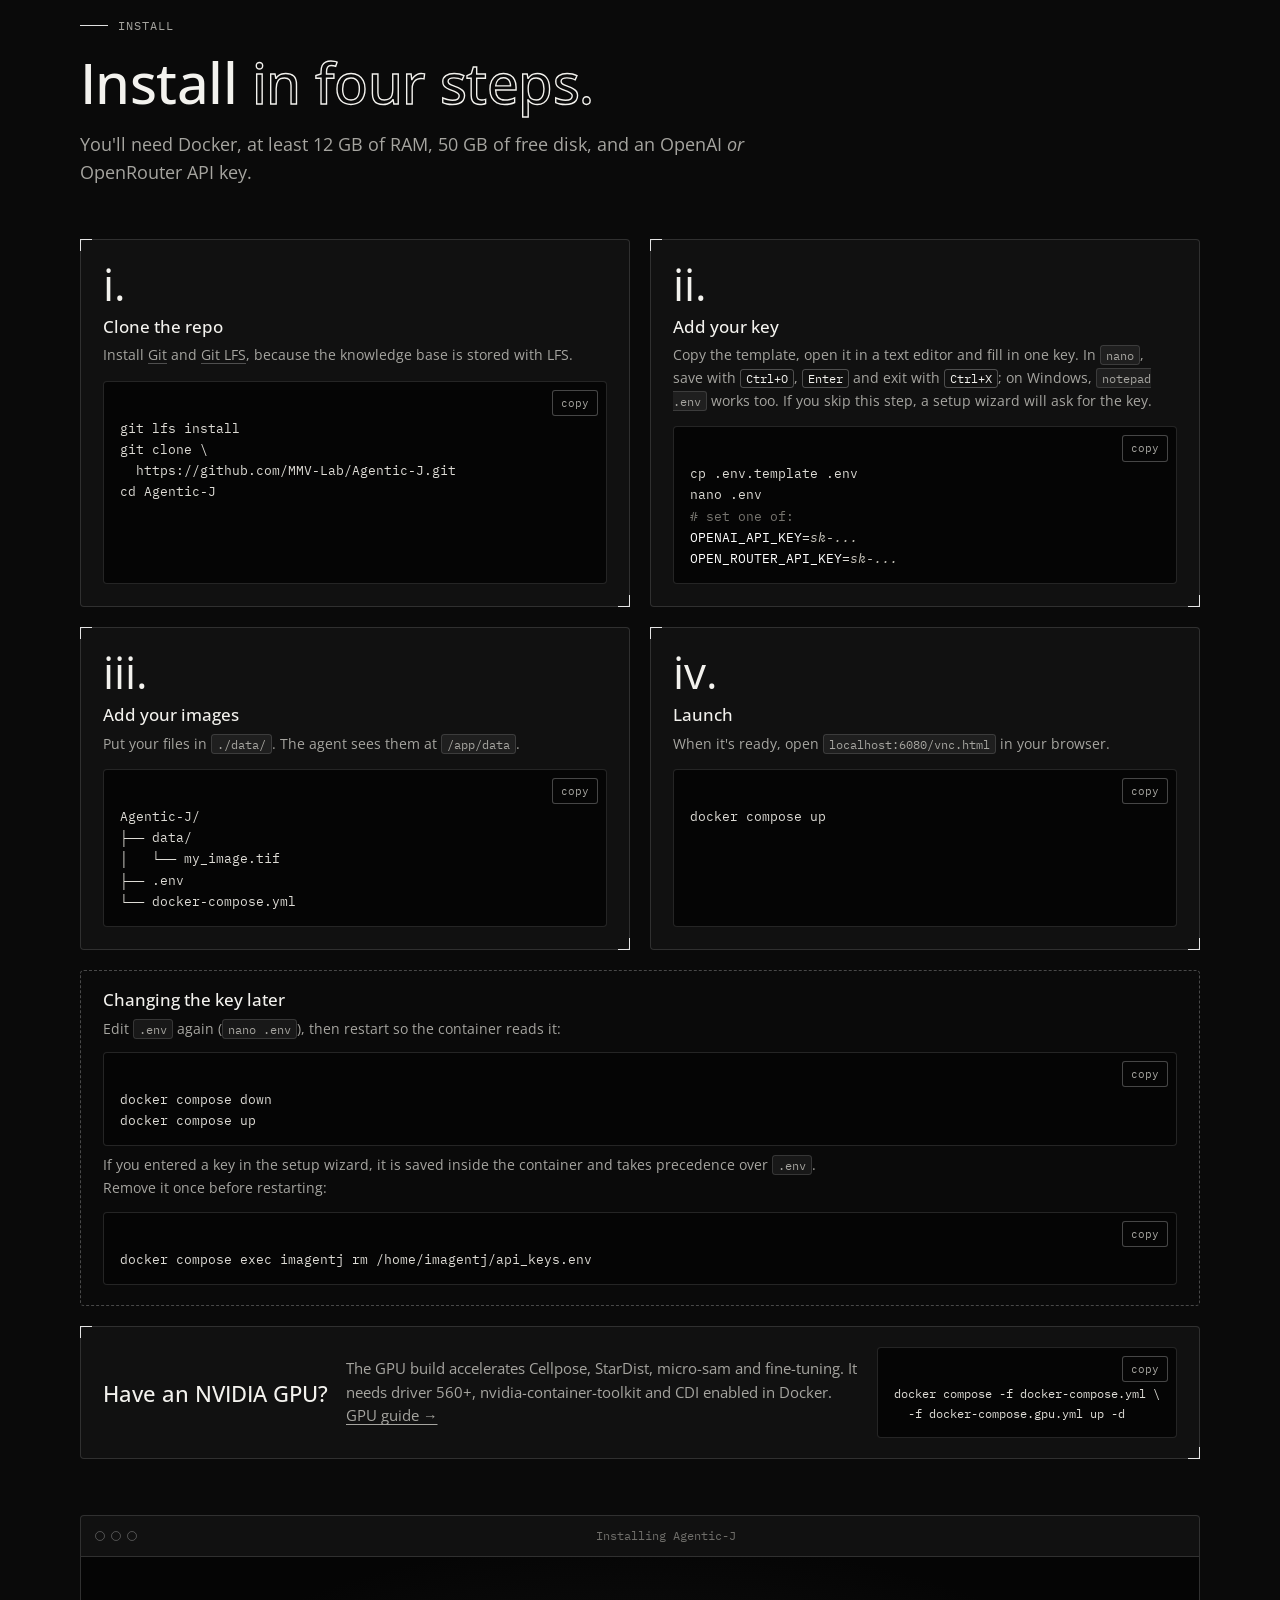
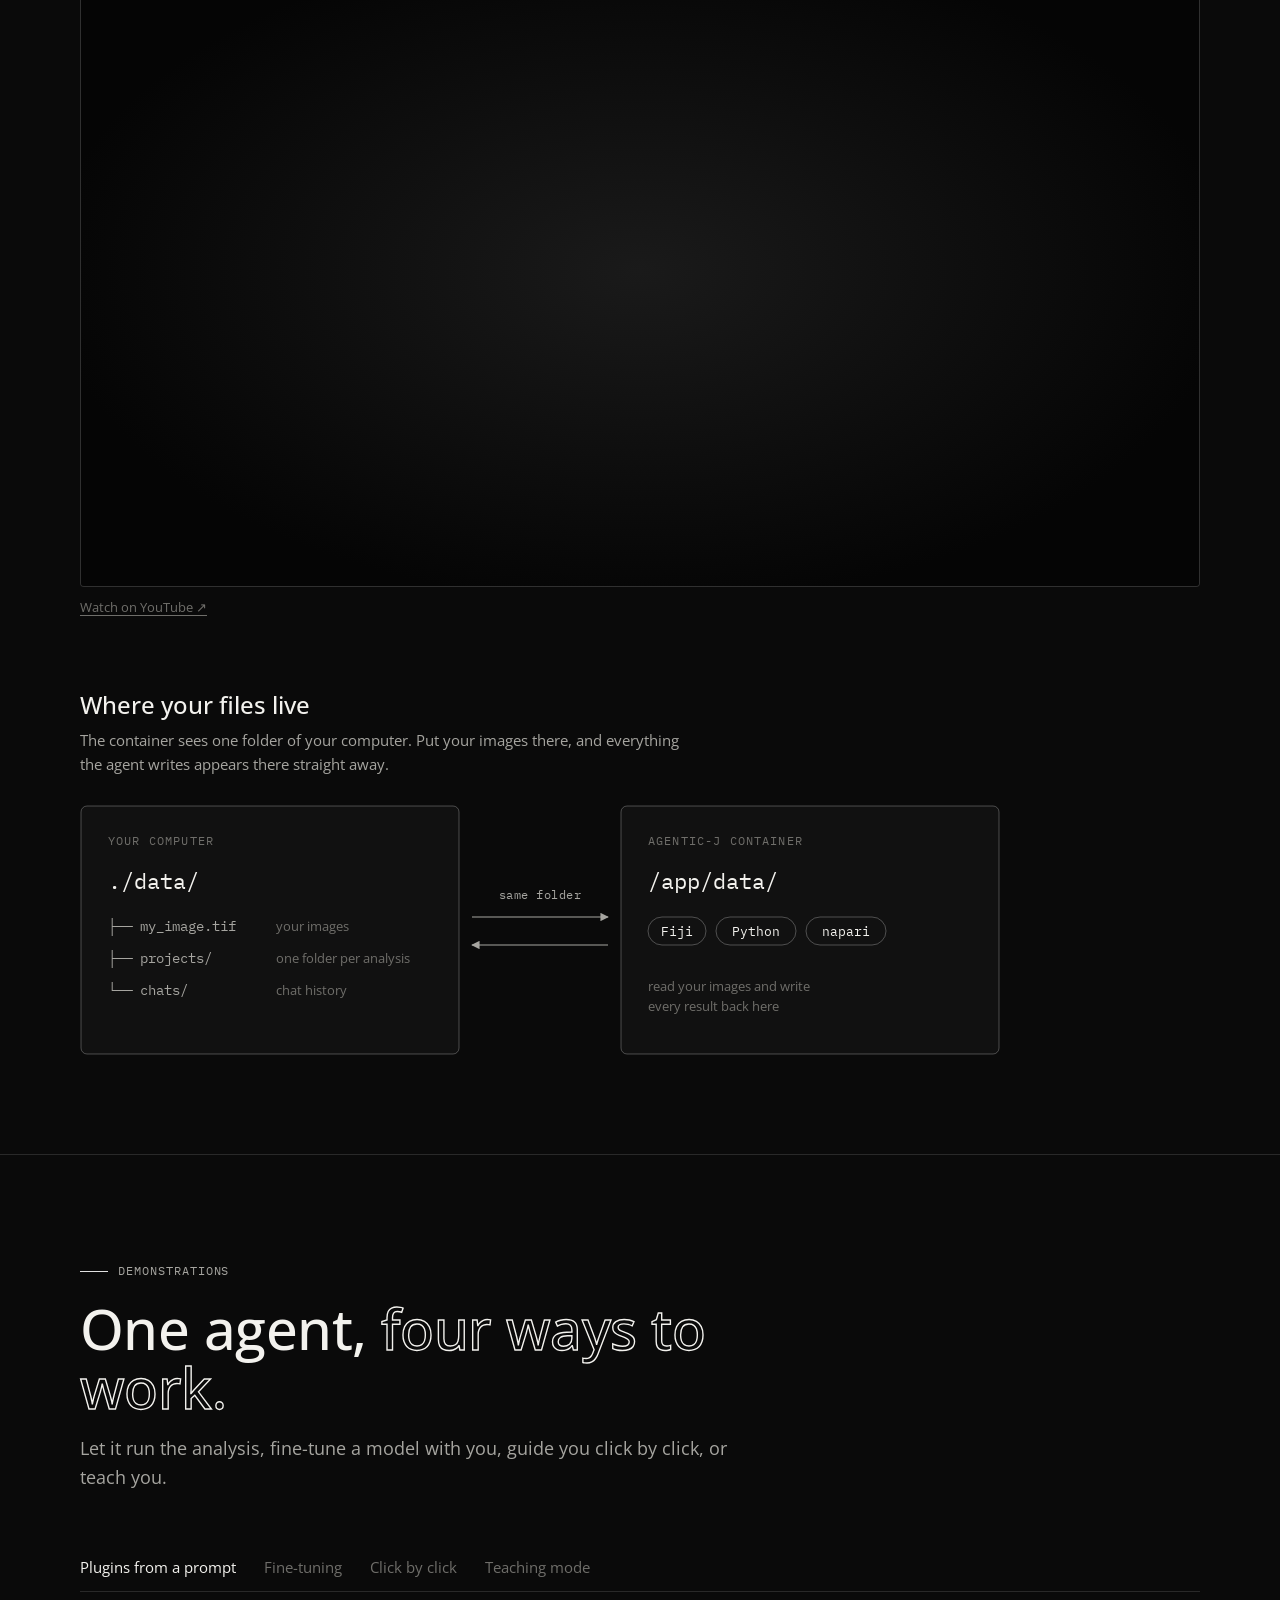
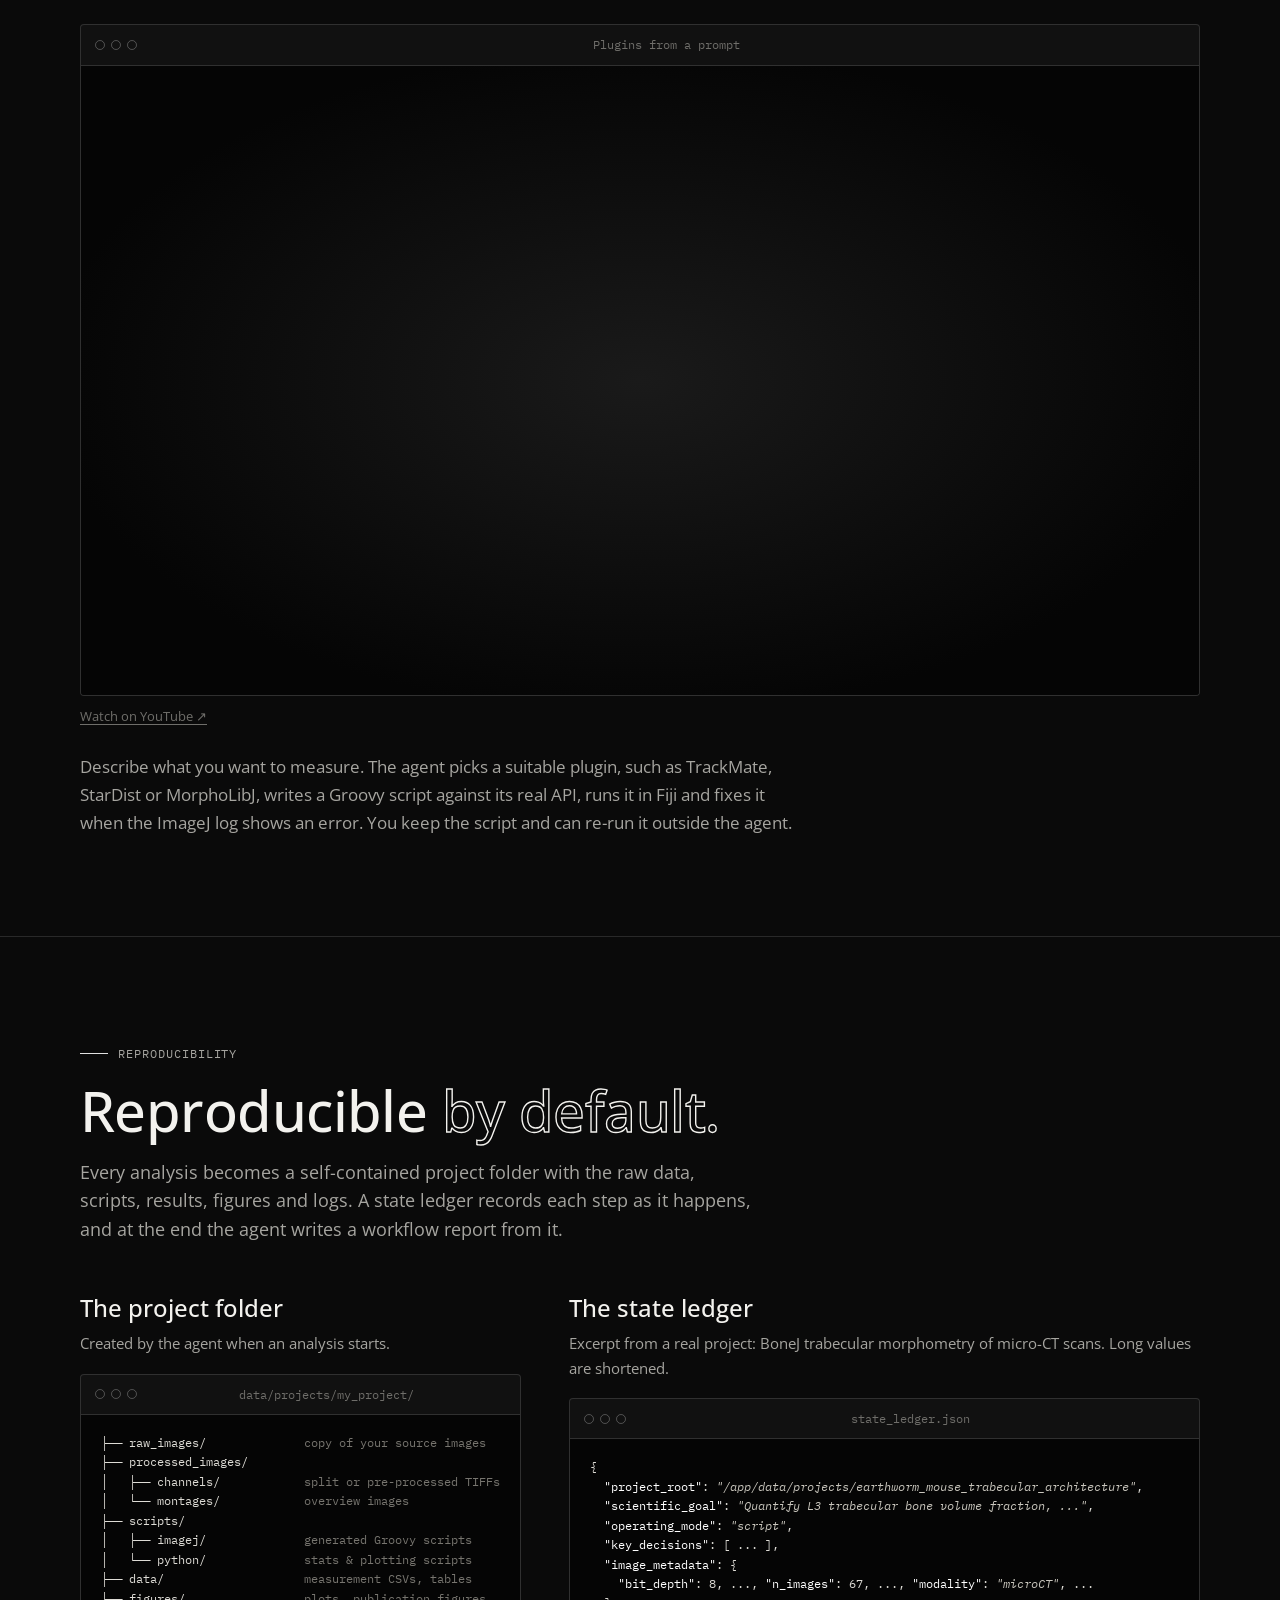
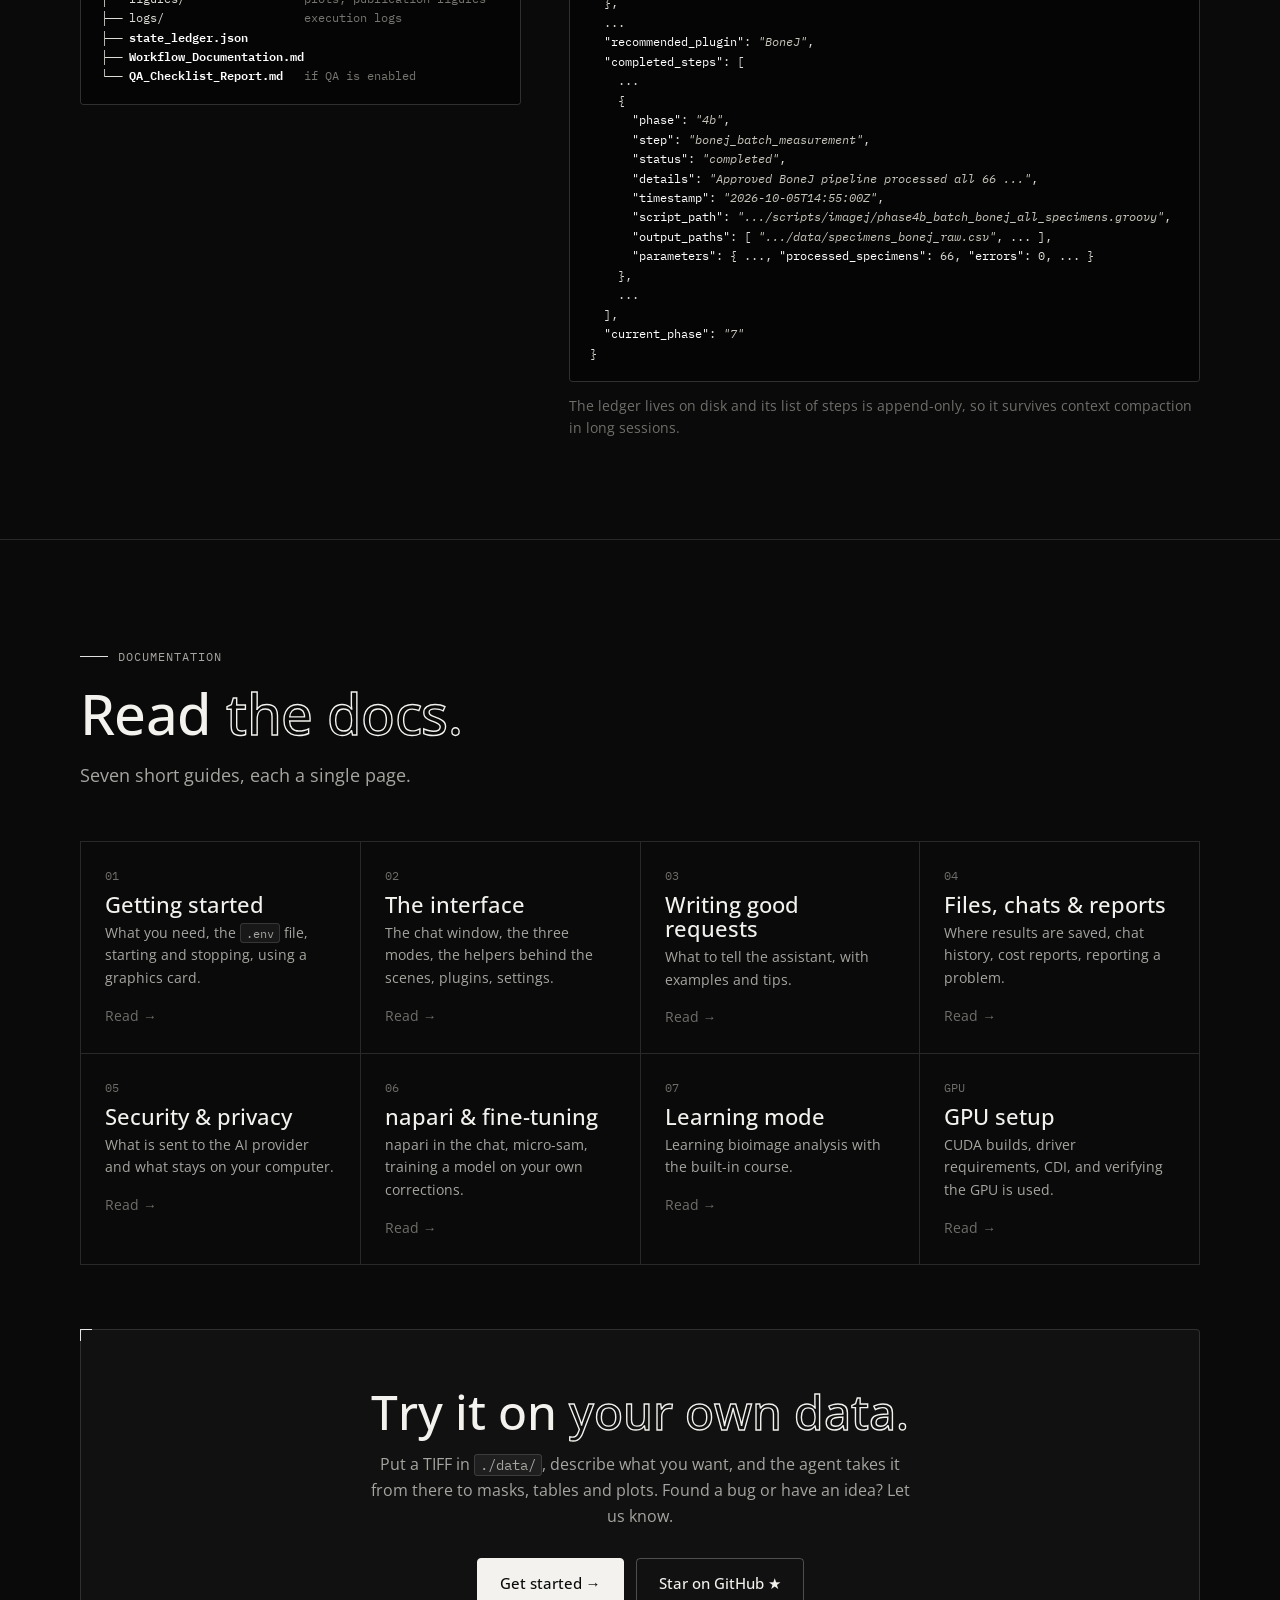
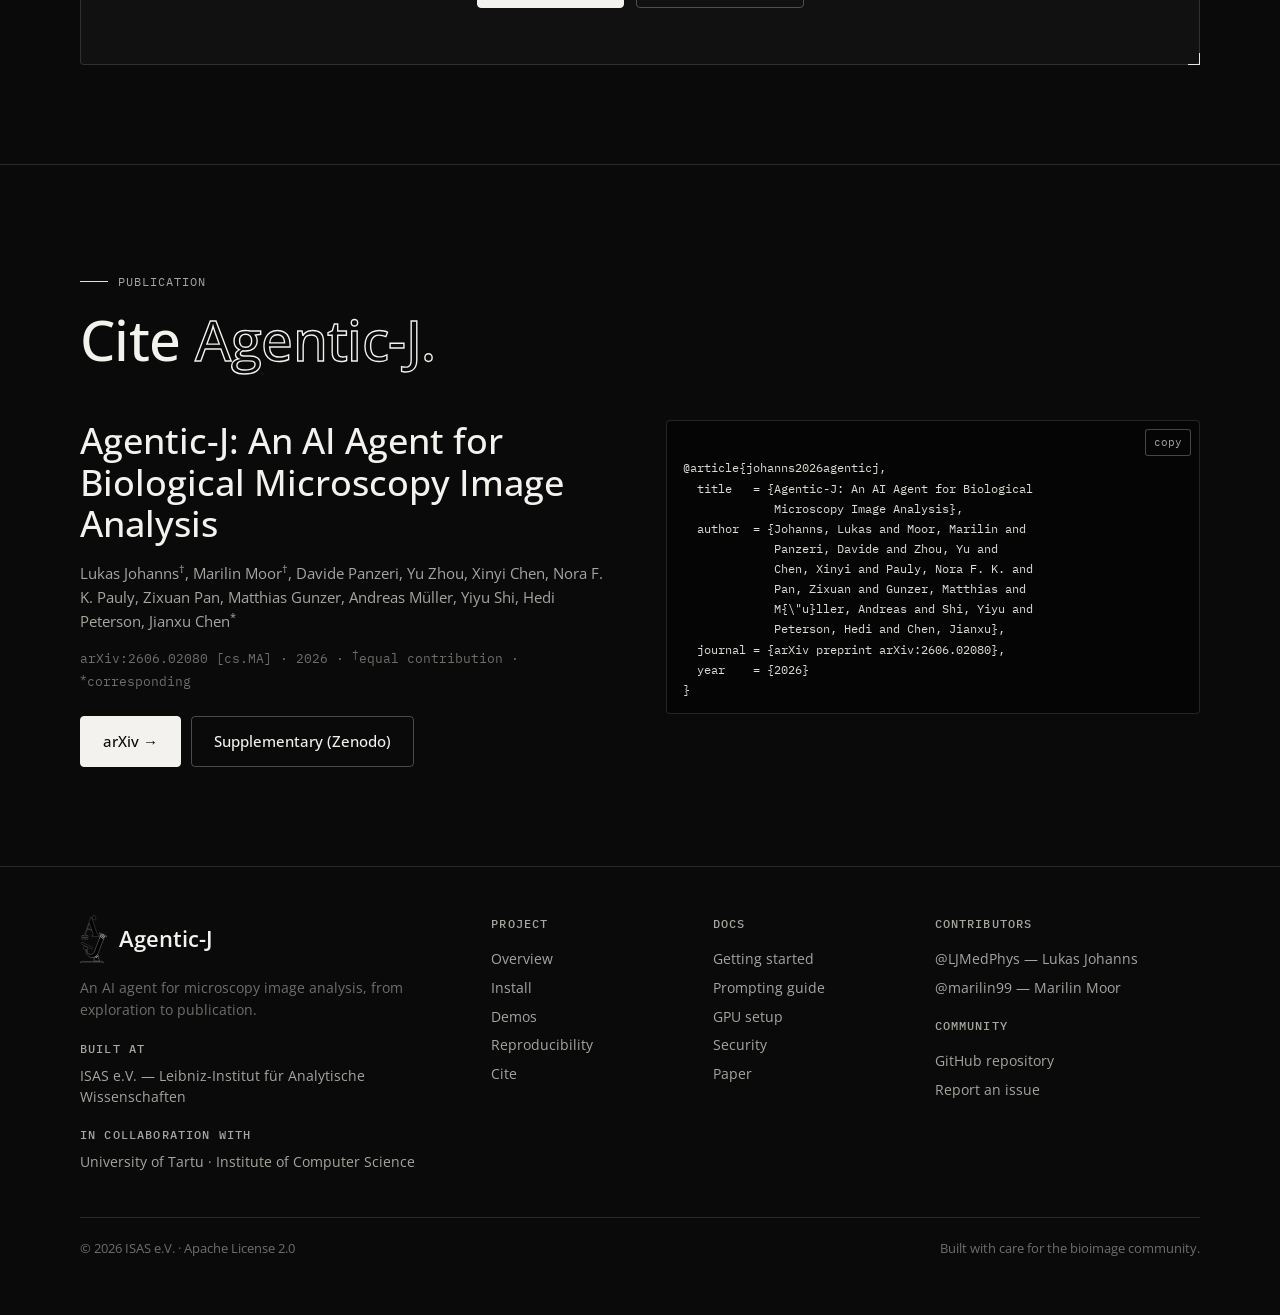
==== commit 3346e959: "slight changes regarding ram requirements and supported packages" ====
--- a/docs/index.html
+++ b/docs/index.html
@@ -140,7 +140,7 @@
             <span class="chip">BioVoxxel Toolbox</span><span class="chip">BoneJ</span><span class="chip">bUnwarpJ</span>
             <span class="chip">Cellpose</span><span class="chip">CLIJ2</span><span class="chip">Coloc 2</span>
             <span class="chip">CSBDeep</span><span class="chip">DeepImageJ</span><span class="chip">FeatureJ</span>
-            <span class="chip">ilastik</span><span class="chip">Labkit</span><span class="chip">MIST</span>
+            <span class="chip">Labkit</span>
             <span class="chip">MorphoLibJ</span><span class="chip">NeuronJ</span><span class="chip">OrientationJ</span>
             <span class="chip">Sholl Analysis</span><span class="chip">SNT</span><span class="chip">StackReg</span>
             <span class="chip">StarDist</span><span class="chip">TrackMate</span><span class="chip">TransformJ</span>
@@ -274,7 +274,7 @@
     <div class="section-head reveal">
       <span class="fig-tag">Install</span>
       <h2 class="section-title">Install <span class="outline">in four steps.</span></h2>
-      <p class="section-sub">You'll need Docker, at least 8 GB of RAM, 50 GB of free disk, and an OpenAI <em>or</em> OpenRouter API key.</p>
+      <p class="section-sub">You'll need Docker, at least 12 GB of RAM, 50 GB of free disk, and an OpenAI <em>or</em> OpenRouter API key.</p>
     </div>
 
     <div class="qs-grid">
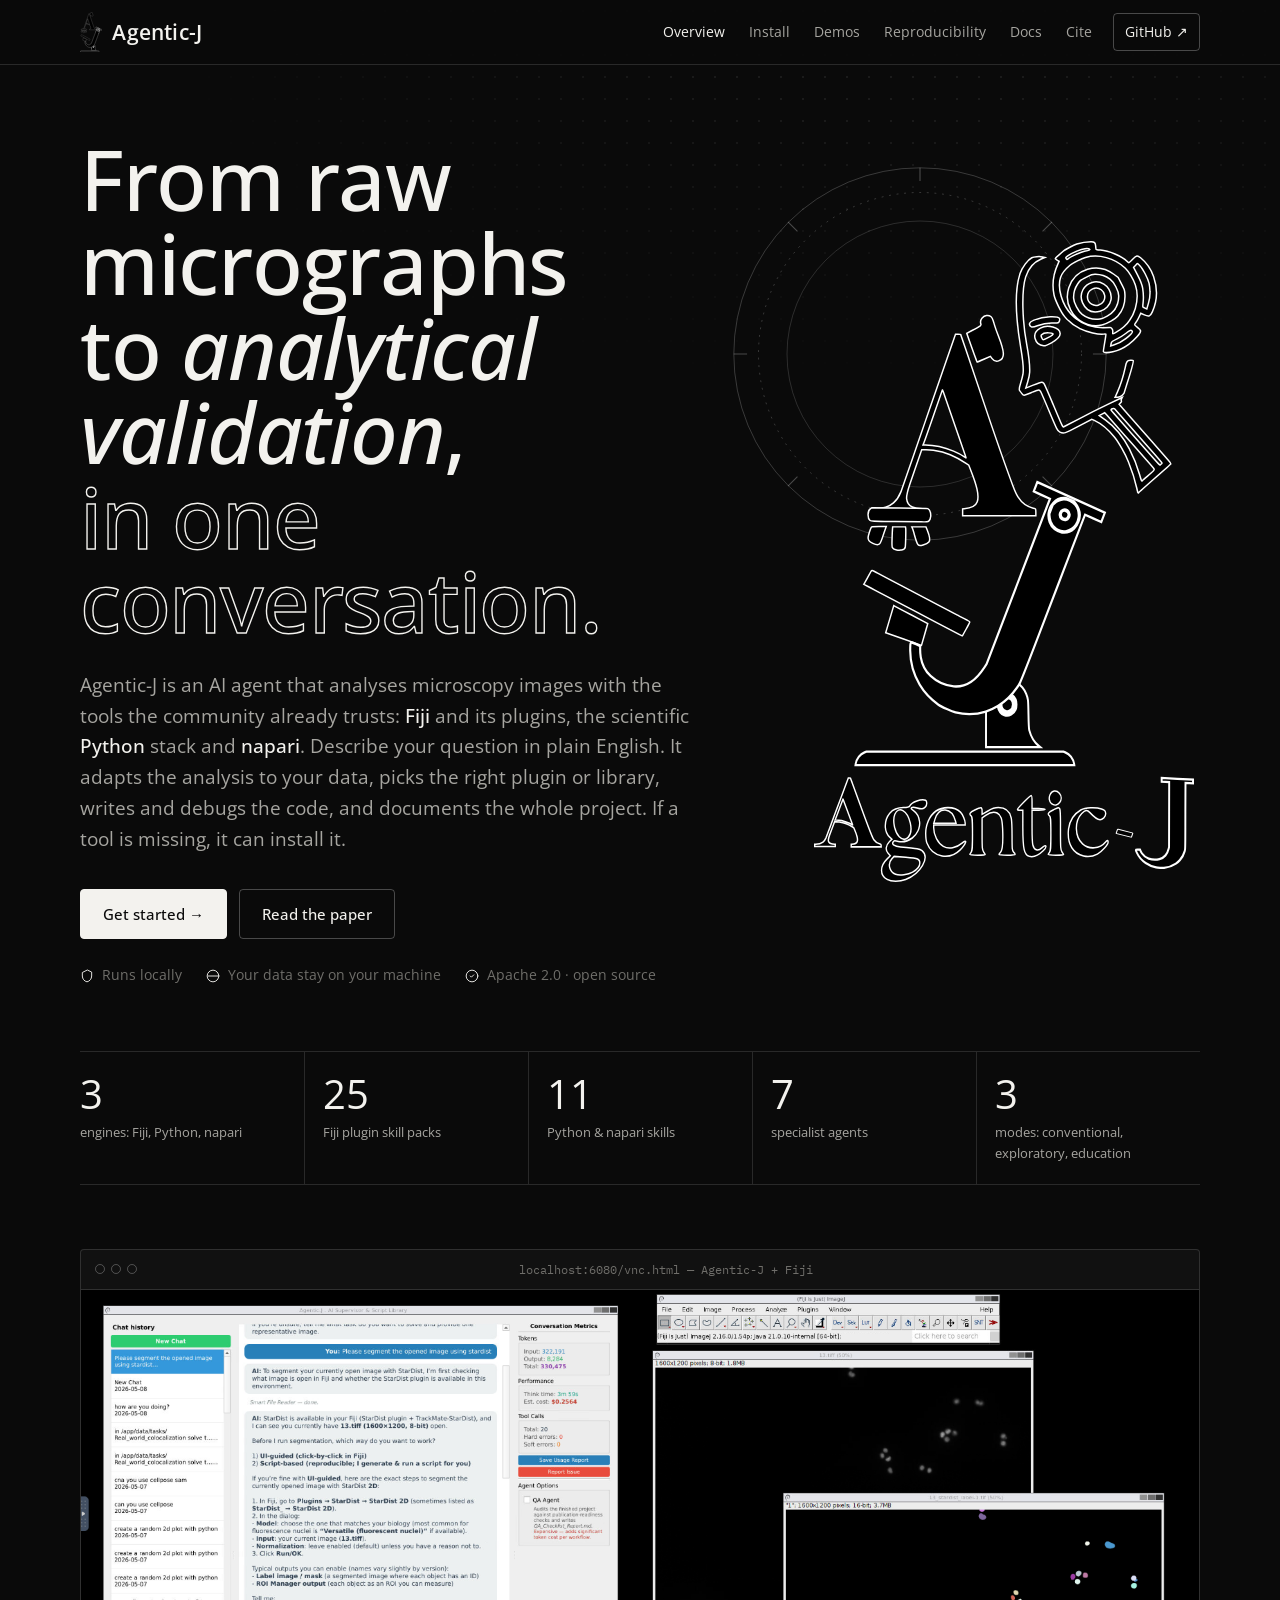
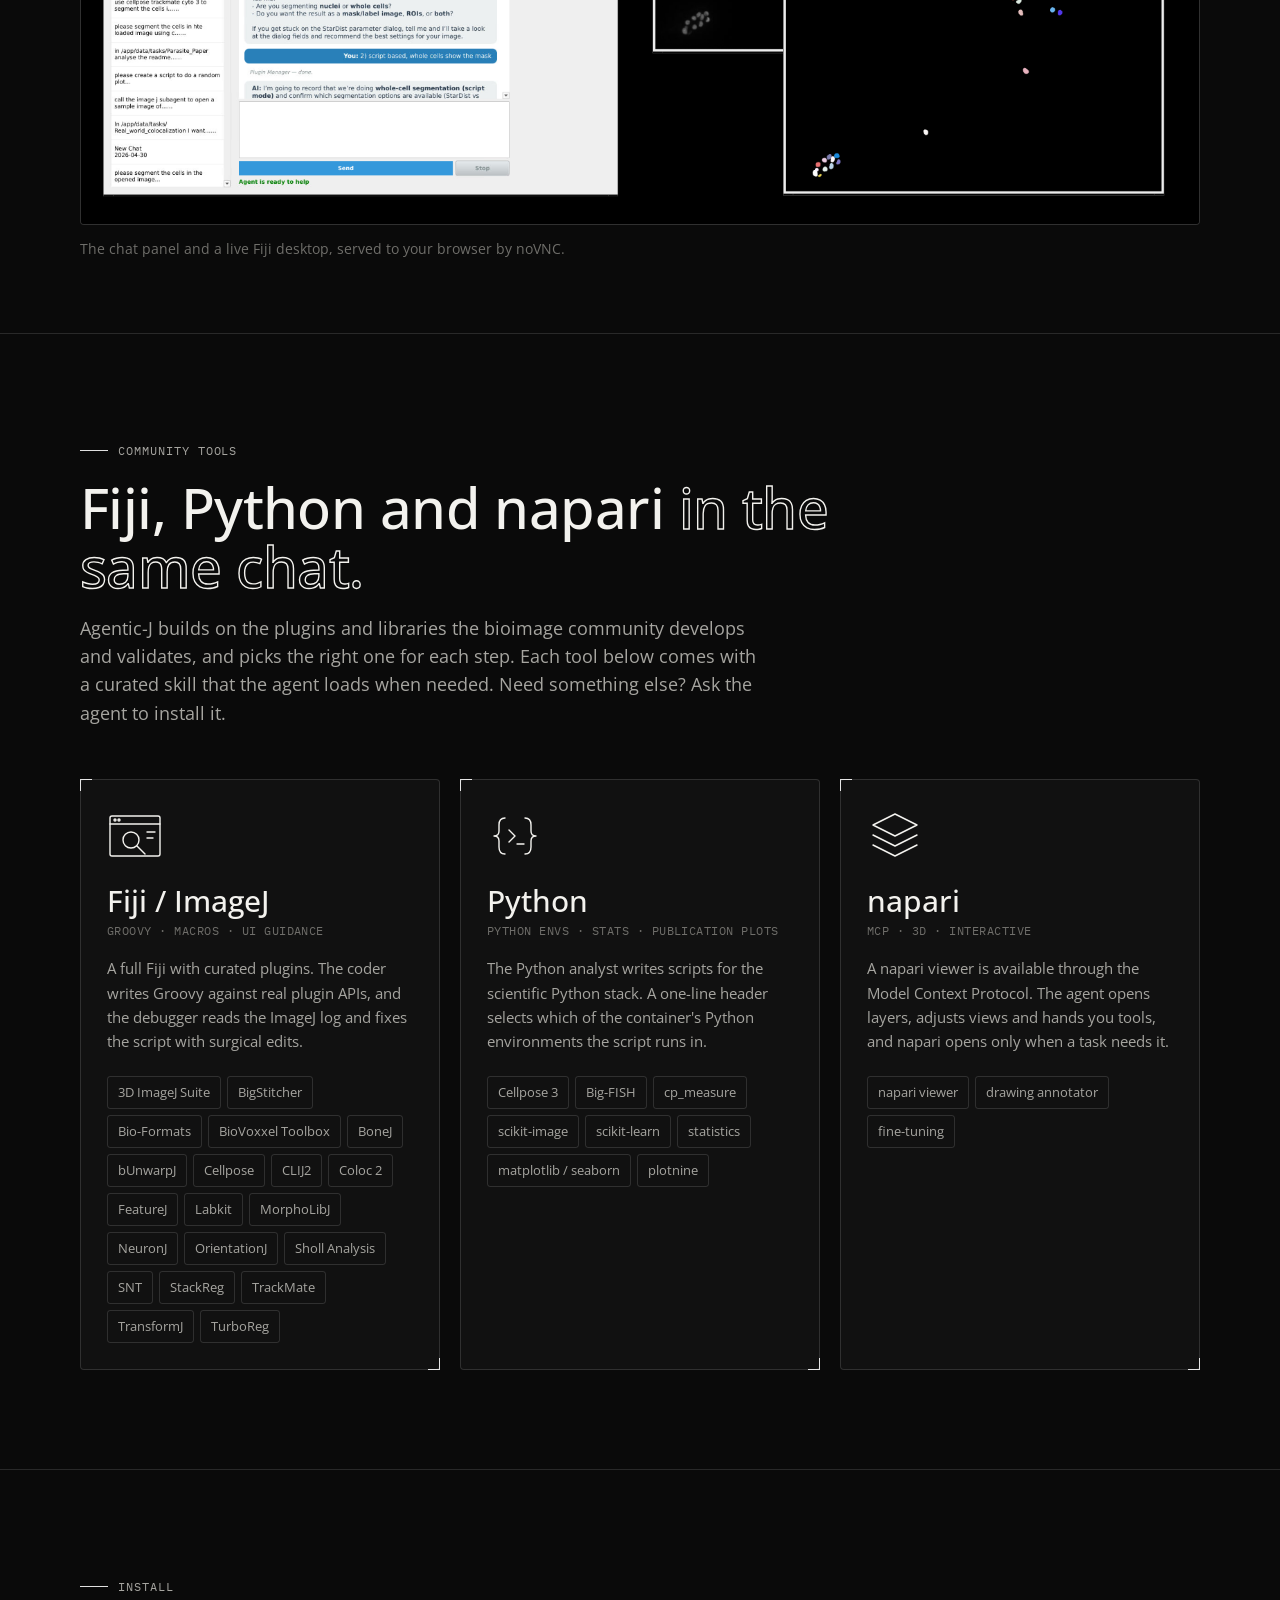
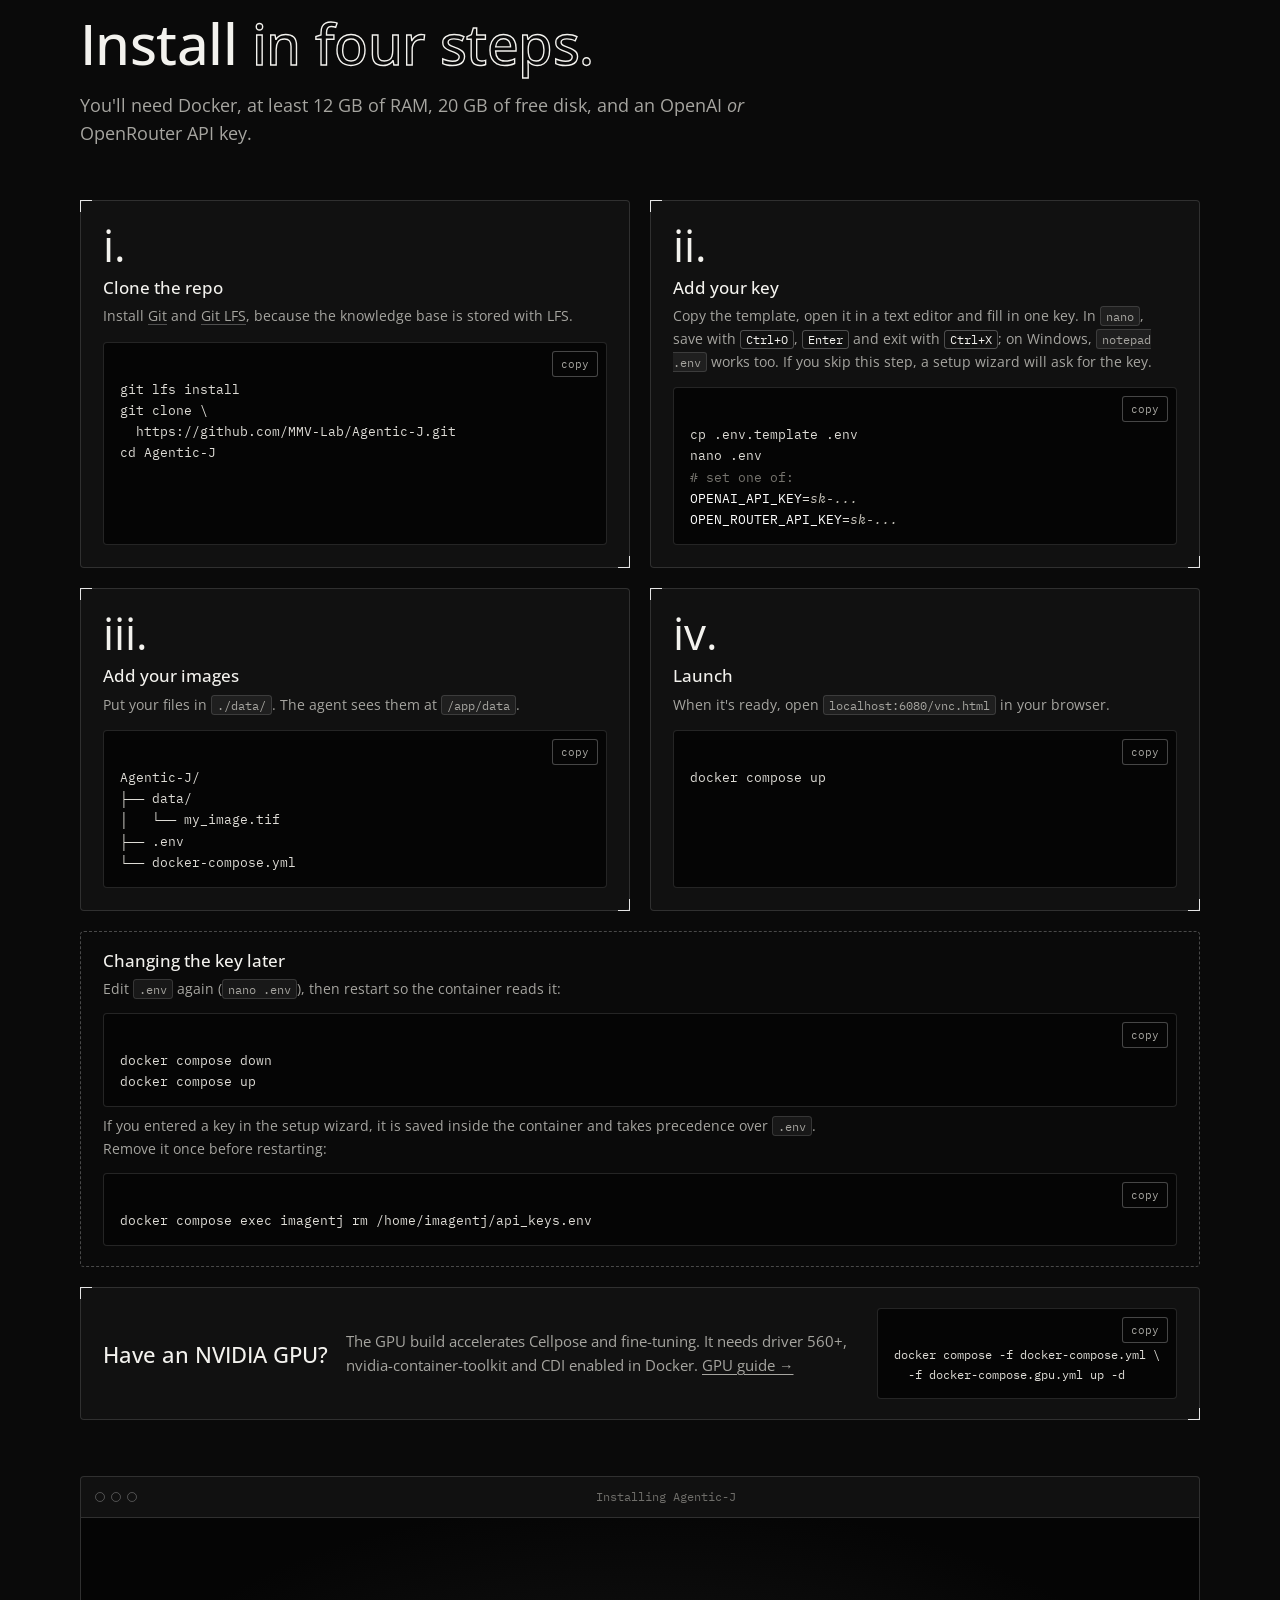
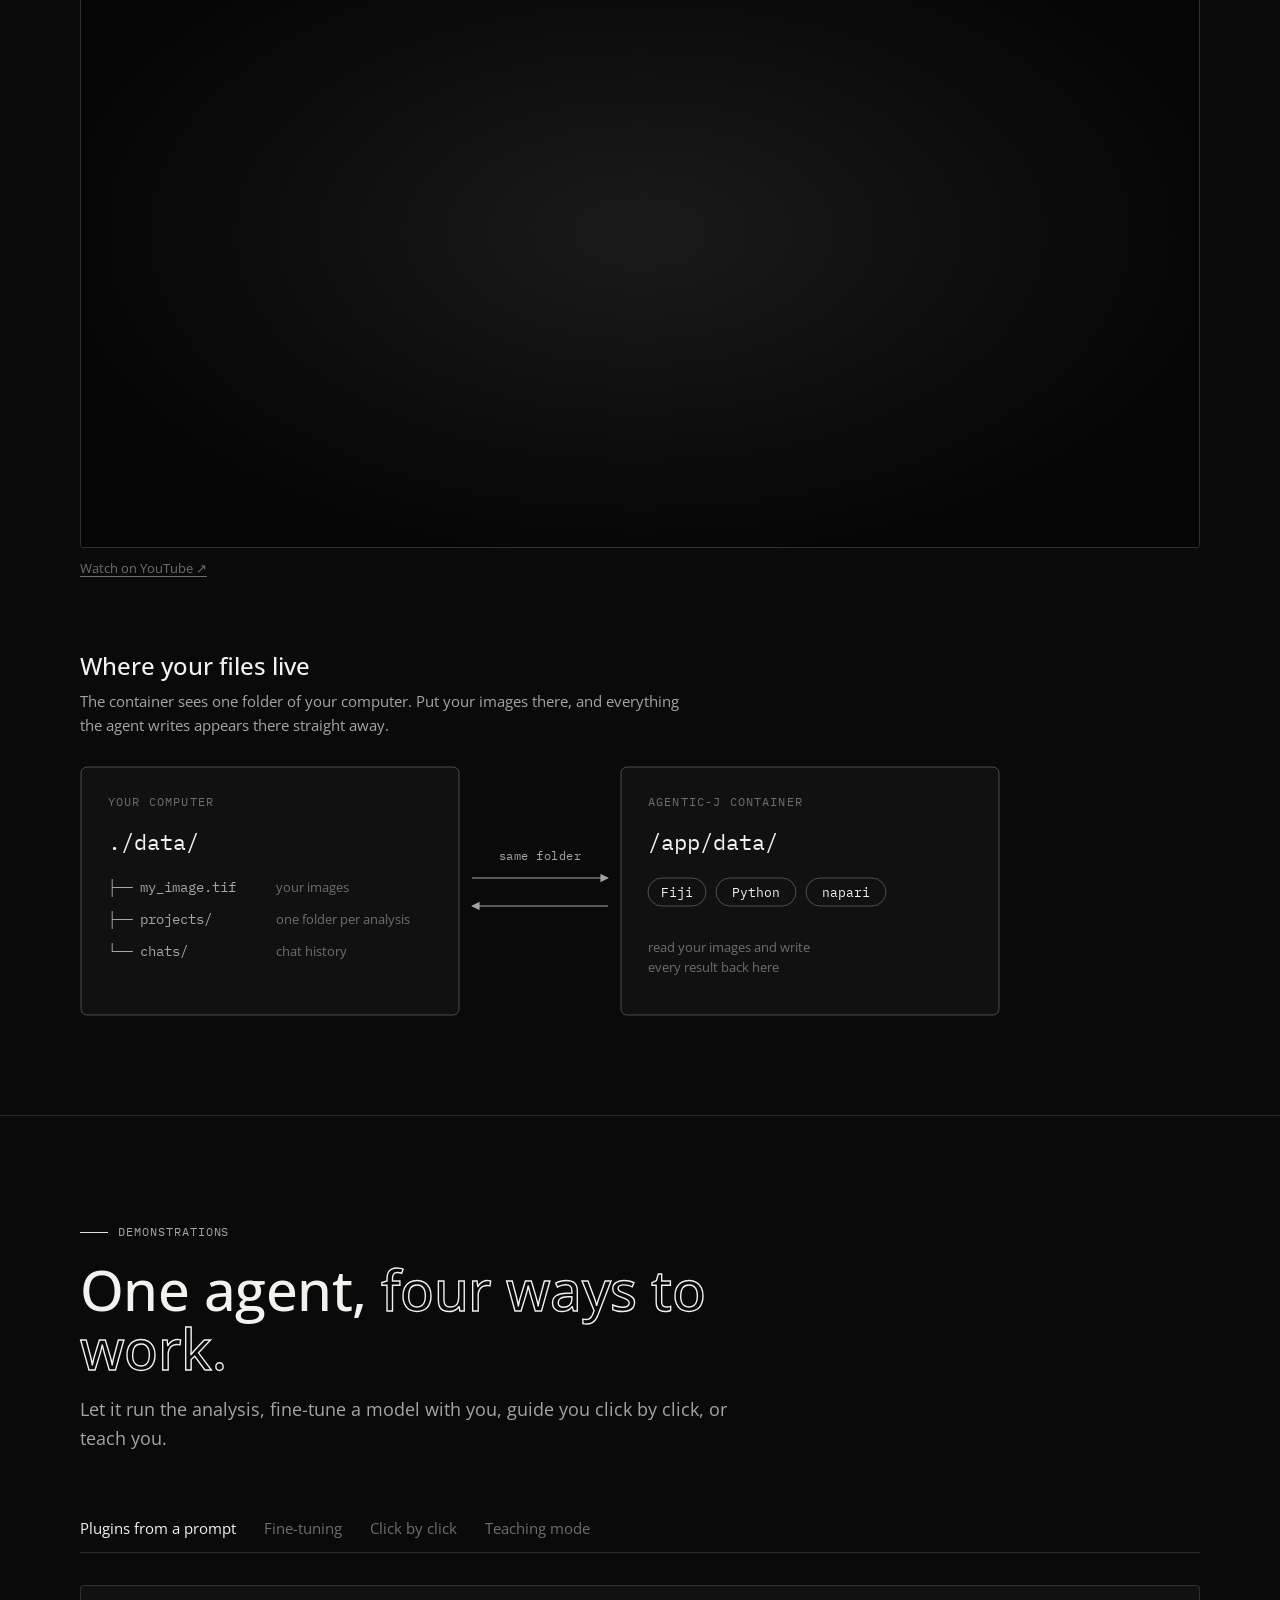
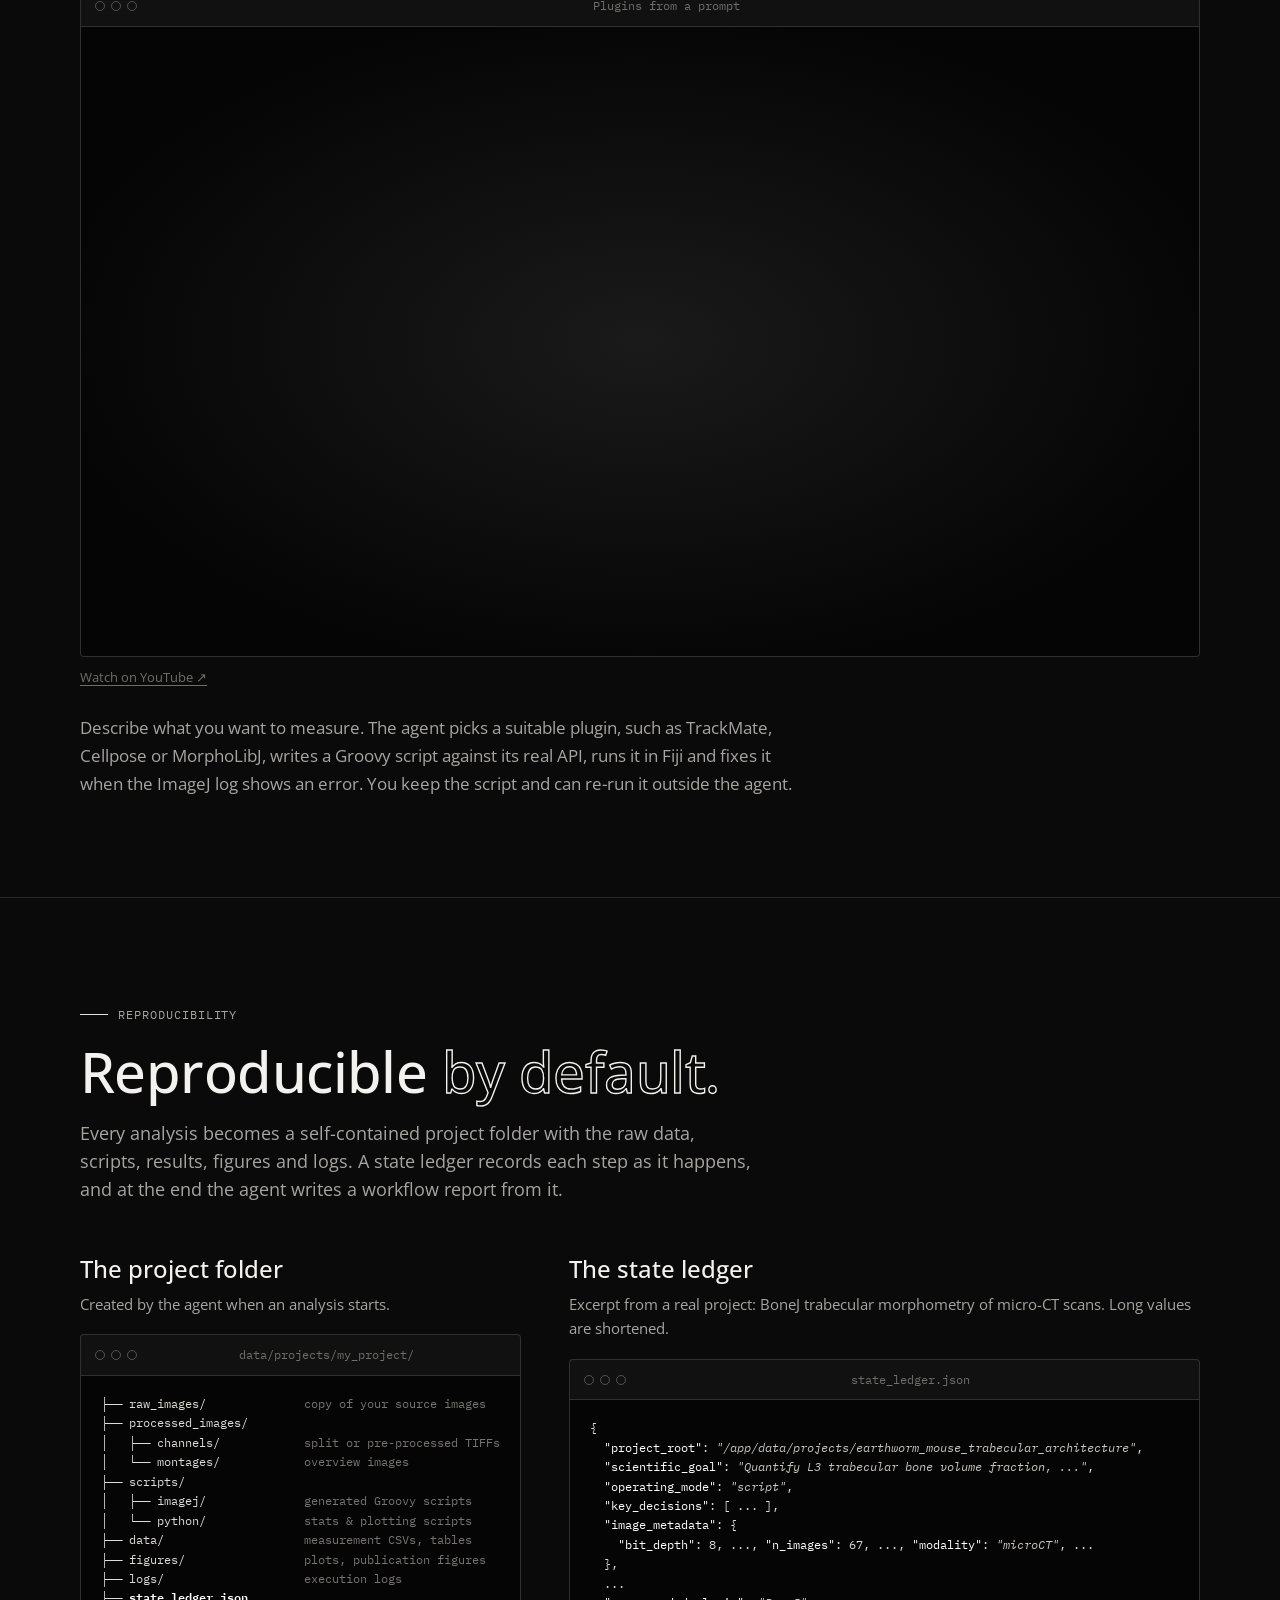
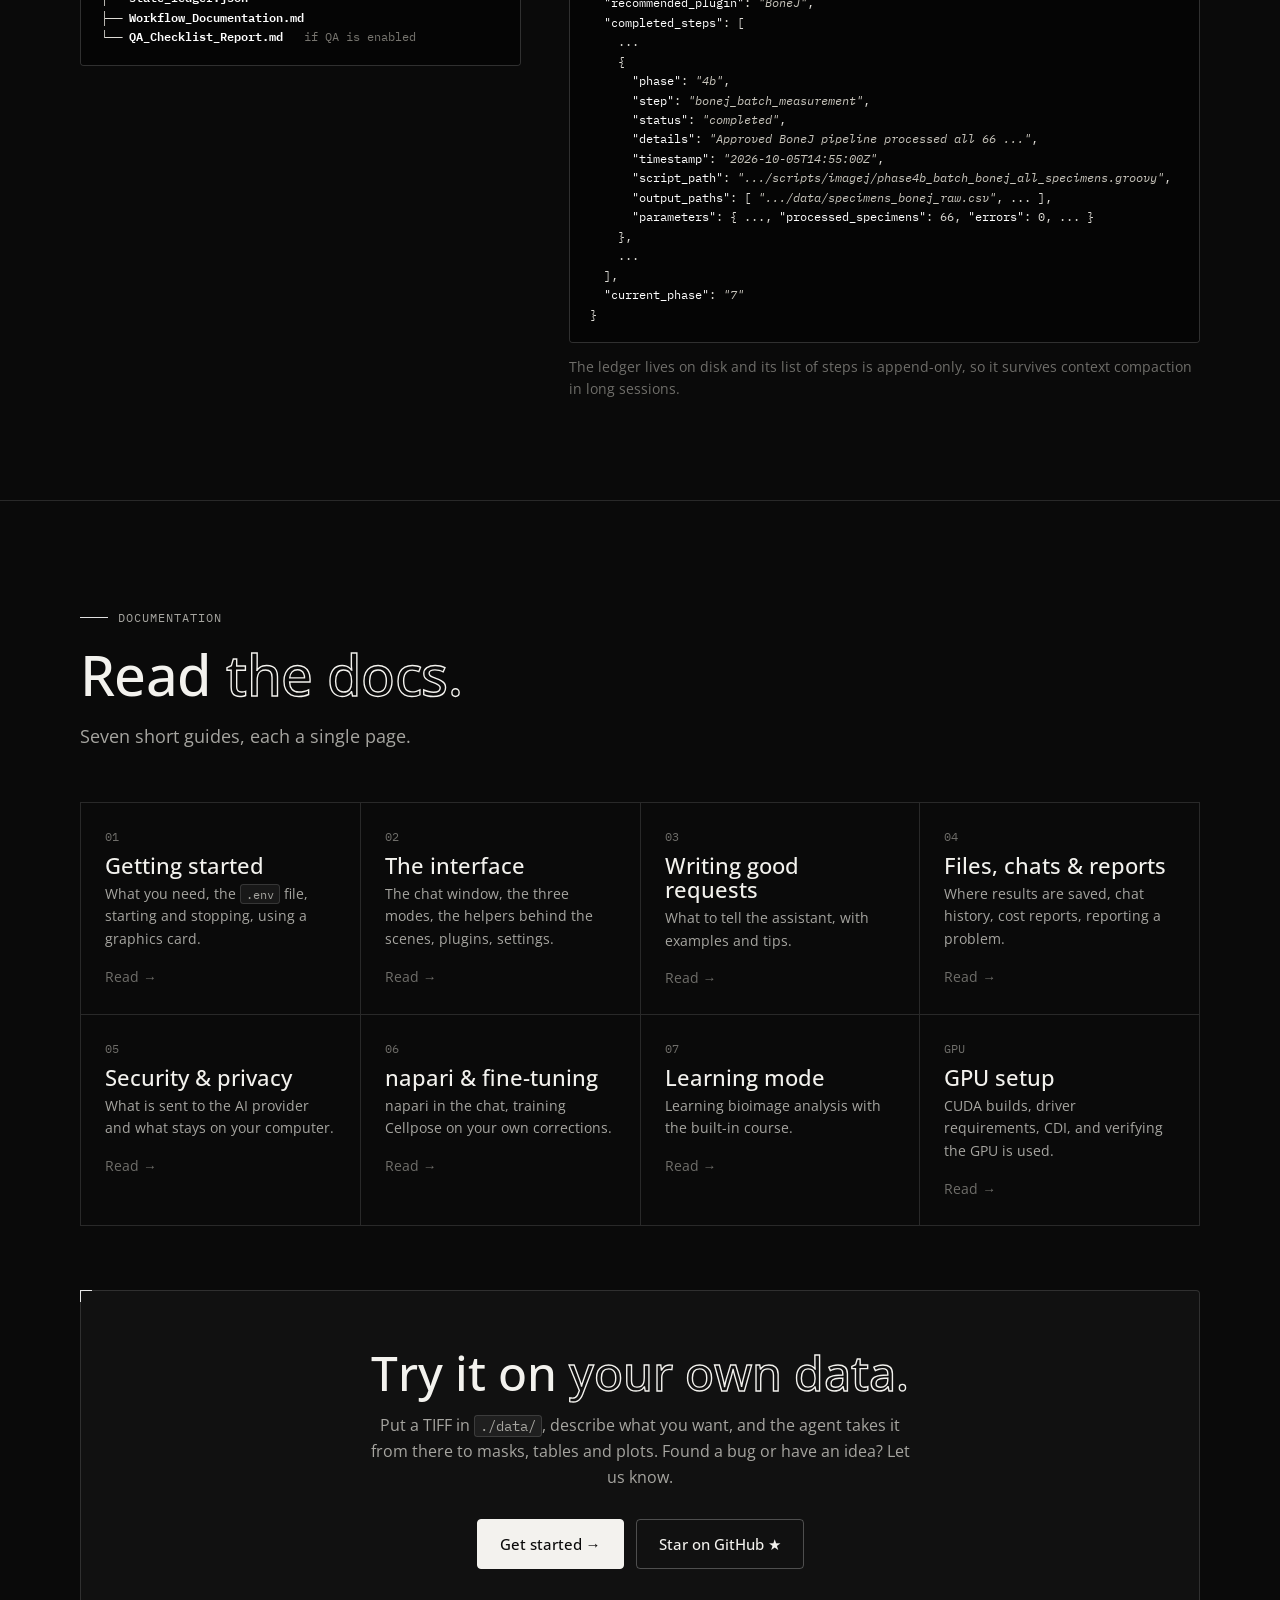
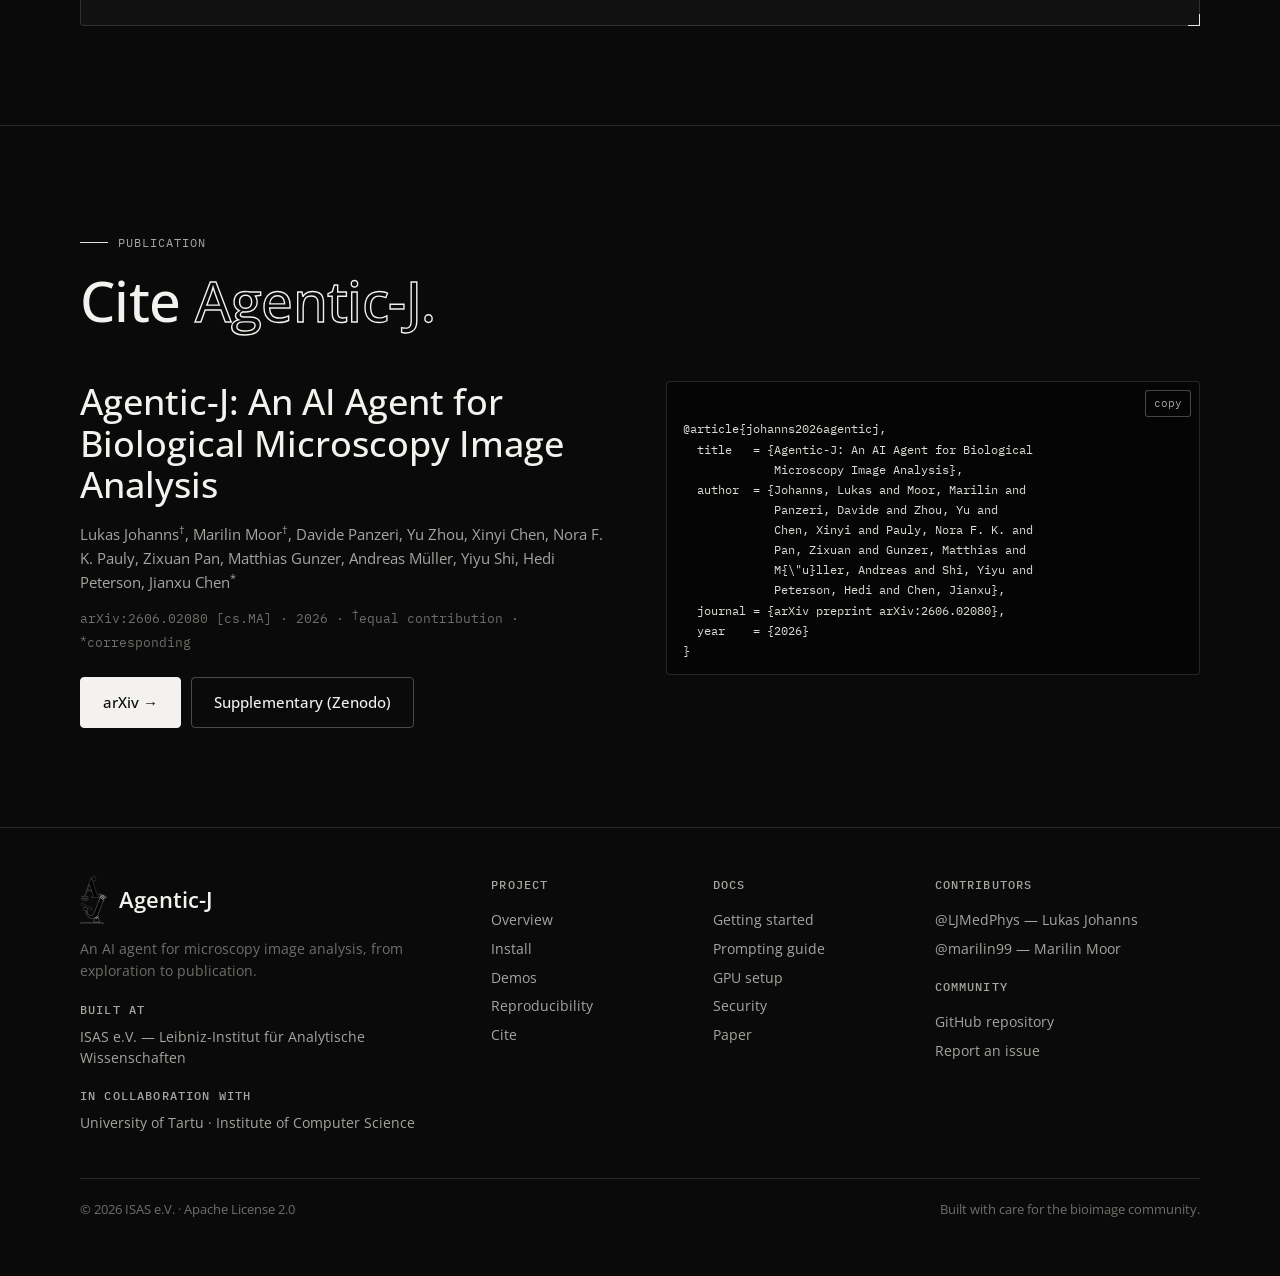
==== commit 7485b84d: "Slim Docker image: uv instead of conda, drop unused deep-learning stacks Build - Multi-stage Dockerf" ====
--- a/docs/index.html
+++ b/docs/index.html
@@ -139,11 +139,11 @@
             <span class="chip">3D ImageJ Suite</span><span class="chip">BigStitcher</span><span class="chip">Bio-Formats</span>
             <span class="chip">BioVoxxel Toolbox</span><span class="chip">BoneJ</span><span class="chip">bUnwarpJ</span>
             <span class="chip">Cellpose</span><span class="chip">CLIJ2</span><span class="chip">Coloc 2</span>
-            <span class="chip">CSBDeep</span><span class="chip">DeepImageJ</span><span class="chip">FeatureJ</span>
+            <span class="chip">FeatureJ</span>
             <span class="chip">Labkit</span>
             <span class="chip">MorphoLibJ</span><span class="chip">NeuronJ</span><span class="chip">OrientationJ</span>
             <span class="chip">Sholl Analysis</span><span class="chip">SNT</span><span class="chip">StackReg</span>
-            <span class="chip">StarDist</span><span class="chip">TrackMate</span><span class="chip">TransformJ</span>
+            <span class="chip">TrackMate</span><span class="chip">TransformJ</span>
             <span class="chip">TurboReg</span>
           </div>
         </div>
@@ -155,12 +155,12 @@
           <path d="M22 22l6 6-6 6"/><path d="M30 36h7"/>
         </svg>
         <h3>Python</h3>
-        <span class="kicker">CONDA ENVS · STATS · PUBLICATION PLOTS</span>
-        <p>The Python analyst writes scripts for the scientific Python stack. A one-line header selects which of the container's conda environments the script runs in.</p>
+        <span class="kicker">PYTHON ENVS · STATS · PUBLICATION PLOTS</span>
+        <p>The Python analyst writes scripts for the scientific Python stack. A one-line header selects which of the container's Python environments the script runs in.</p>
         <div class="skills">
           <div class="chips">
-            <span class="chip">Cellpose 3</span><span class="chip">Cellpose-SAM</span><span class="chip">Big-FISH</span>
-            <span class="chip">cp_measure</span><span class="chip">BrainGlobe</span><span class="chip">scikit-image</span>
+            <span class="chip">Cellpose 3</span><span class="chip">Big-FISH</span>
+            <span class="chip">cp_measure</span><span class="chip">scikit-image</span>
             <span class="chip">scikit-learn</span><span class="chip">statistics</span><span class="chip">matplotlib / seaborn</span>
             <span class="chip">plotnine</span>
           </div>
@@ -176,7 +176,7 @@
         <p>A napari viewer is available through the Model Context Protocol. The agent opens layers, adjusts views and hands you tools, and napari opens only when a task needs it.</p>
         <div class="skills">
           <div class="chips">
-            <span class="chip">napari viewer</span><span class="chip">micro-sam</span><span class="chip">object classifier</span>
+            <span class="chip">napari viewer</span><span class="chip">drawing annotator</span>
             <span class="chip">fine-tuning</span>
           </div>
         </div>
@@ -274,7 +274,7 @@
     <div class="section-head reveal">
       <span class="fig-tag">Install</span>
       <h2 class="section-title">Install <span class="outline">in four steps.</span></h2>
-      <p class="section-sub">You'll need Docker, at least 12 GB of RAM, 50 GB of free disk, and an OpenAI <em>or</em> OpenRouter API key.</p>
+      <p class="section-sub">You'll need Docker, at least 12 GB of RAM, 20 GB of free disk, and an OpenAI <em>or</em> OpenRouter API key.</p>
     </div>
 
     <div class="qs-grid">
@@ -327,7 +327,7 @@
 
     <div class="gpu-note frame reveal">
       <h4>Have an NVIDIA GPU?</h4>
-      <p>The GPU build accelerates Cellpose, StarDist, micro-sam and fine-tuning. It needs driver 560+, nvidia-container-toolkit and CDI enabled in Docker.
+      <p>The GPU build accelerates Cellpose and fine-tuning. It needs driver 560+, nvidia-container-toolkit and CDI enabled in Docker.
         <a href="https://github.com/MMV-Lab/Agentic-J#gpu-support-optional" target="_blank" rel="noopener" style="text-decoration:underline;text-underline-offset:3px">GPU guide →</a></p>
       <pre class="code"><button class="copy" data-copy>copy</button>docker compose -f docker-compose.yml \
   -f docker-compose.gpu.yml up -d</pre>
@@ -421,7 +421,7 @@
             <span class="soon">Demo video · coming soon</span>
           </div>
         </div>
-        <p class="demo-desc">Describe what you want to measure. The agent picks a suitable plugin, such as TrackMate, StarDist or MorphoLibJ, writes a Groovy script against its real API, runs it in Fiji and fixes it when the ImageJ log shows an error. You keep the script and can re-run it outside the agent.</p>
+        <p class="demo-desc">Describe what you want to measure. The agent picks a suitable plugin, such as TrackMate, Cellpose or MorphoLibJ, writes a Groovy script against its real API, runs it in Fiji and fixes it when the ImageJ log shows an error. You keep the script and can re-run it outside the agent.</p>
       </div>
       <div class="demo-panel" role="tabpanel" id="panel-finetune" aria-labelledby="tab-finetune" hidden>
         <div class="frame window">
@@ -429,7 +429,7 @@
           <img src="images/05_finetuning_annotation.jpg" width="1800" height="873" loading="lazy"
                alt="napari with the Agentic-J annotation helper: tile 3 of 20 of a micrograph, with objects outlined inside a cell and buttons to add, draw or delete objects and move to the next tile" />
         </div>
-        <p class="demo-desc">Pick a few tiles in napari and correct the current model's mistakes instead of drawing from scratch. The agent fine-tunes <strong>micro-sam</strong> or <strong>Cellpose</strong> on your corrections, scores the new model against the stock one, and only then runs it on the whole dataset.</p>
+        <p class="demo-desc">Pick a few tiles in napari and correct the current model's mistakes instead of drawing from scratch. The agent fine-tunes <strong>Cellpose</strong> on your corrections, scores the new model against the stock one, and only then runs it on the whole dataset.</p>
       </div>
       <div class="demo-panel" role="tabpanel" id="panel-ui" aria-labelledby="tab-ui" hidden>
         <div class="frame window">
@@ -556,7 +556,7 @@
         <span class="num">05</span><h4>Security &amp; privacy</h4><p>What is sent to the AI provider and what stays on your computer.</p><span class="arrow">Read →</span>
       </a>
       <a class="doc-card" href="https://github.com/MMV-Lab/Agentic-J/blob/main/user_guide/06_napari_and_fine_tuning.md" target="_blank" rel="noopener">
-        <span class="num">06</span><h4>napari &amp; fine-tuning</h4><p>napari in the chat, micro-sam, training a model on your own corrections.</p><span class="arrow">Read →</span>
+        <span class="num">06</span><h4>napari &amp; fine-tuning</h4><p>napari in the chat, training Cellpose on your own corrections.</p><span class="arrow">Read →</span>
       </a>
       <a class="doc-card" href="https://github.com/MMV-Lab/Agentic-J/blob/main/user_guide/07_learning_mode.md" target="_blank" rel="noopener">
         <span class="num">07</span><h4>Learning mode</h4><p>Learning bioimage analysis with the built-in course.</p><span class="arrow">Read →</span>
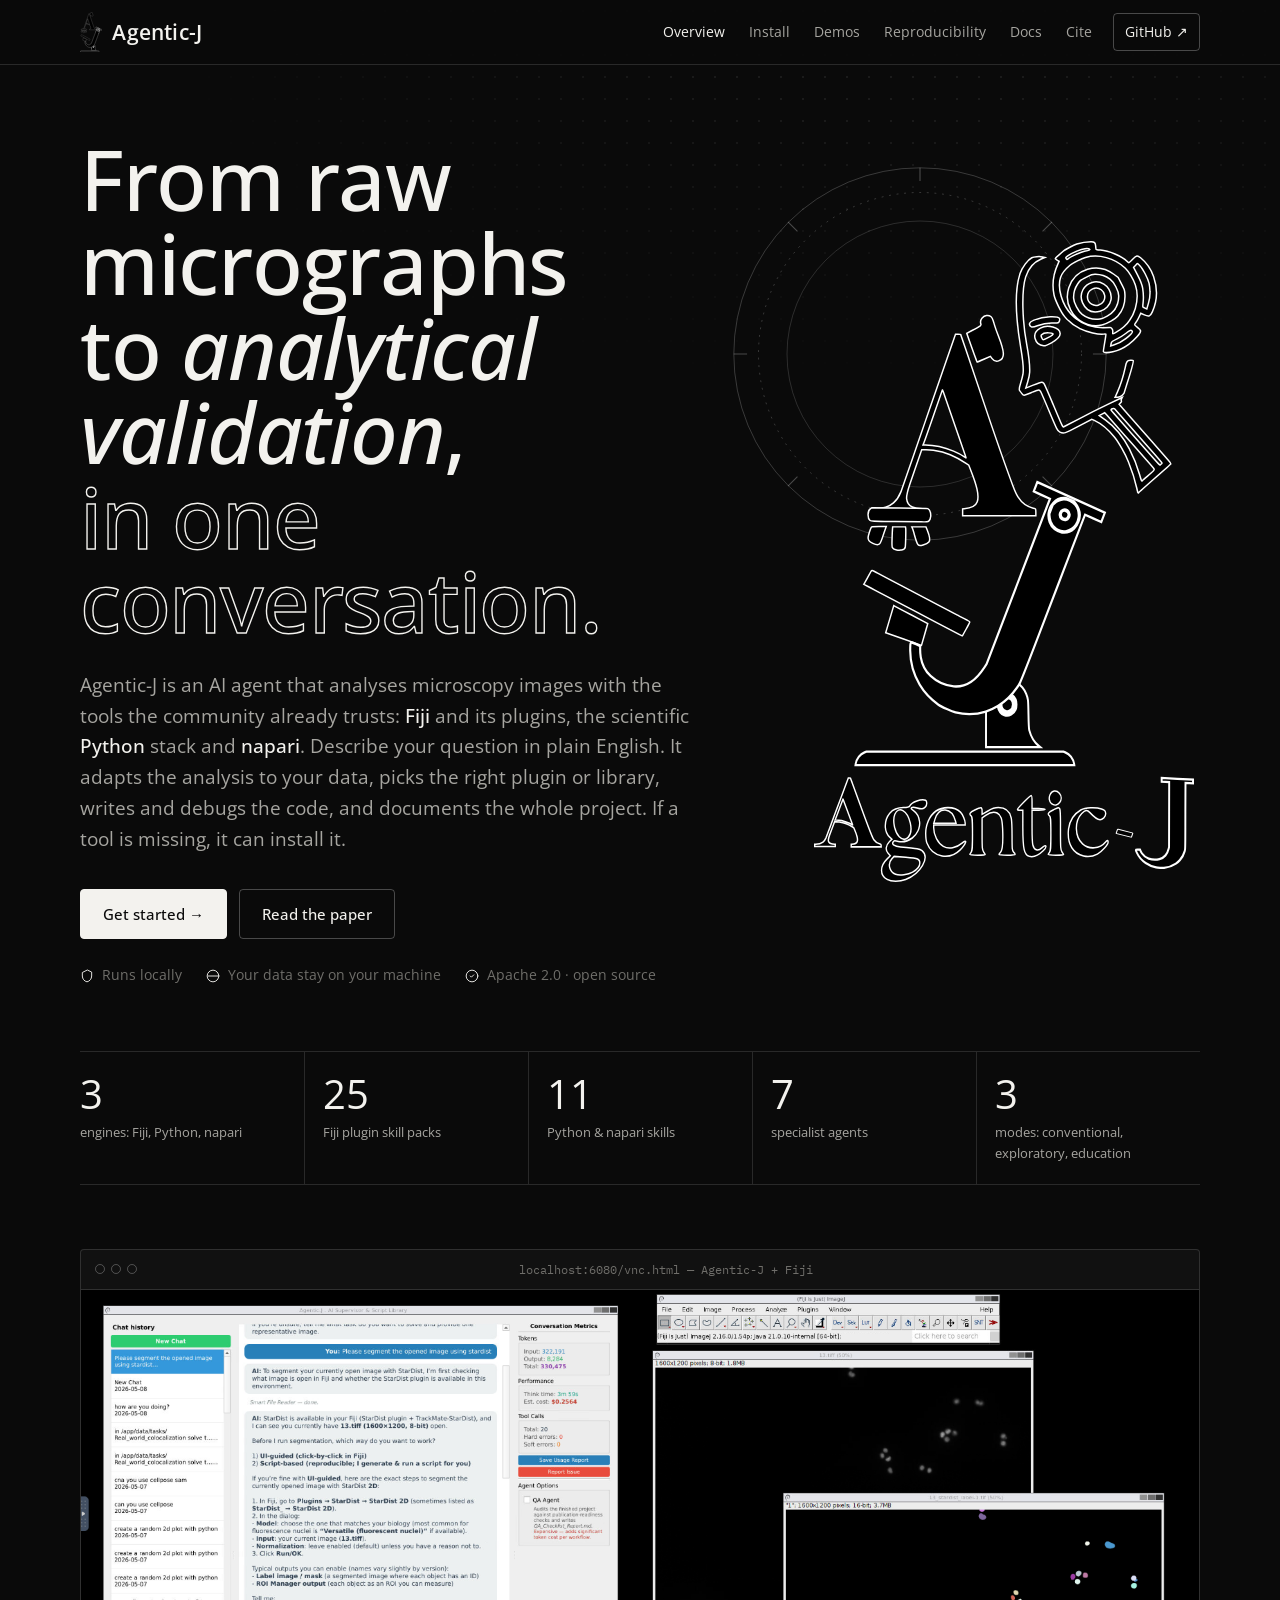
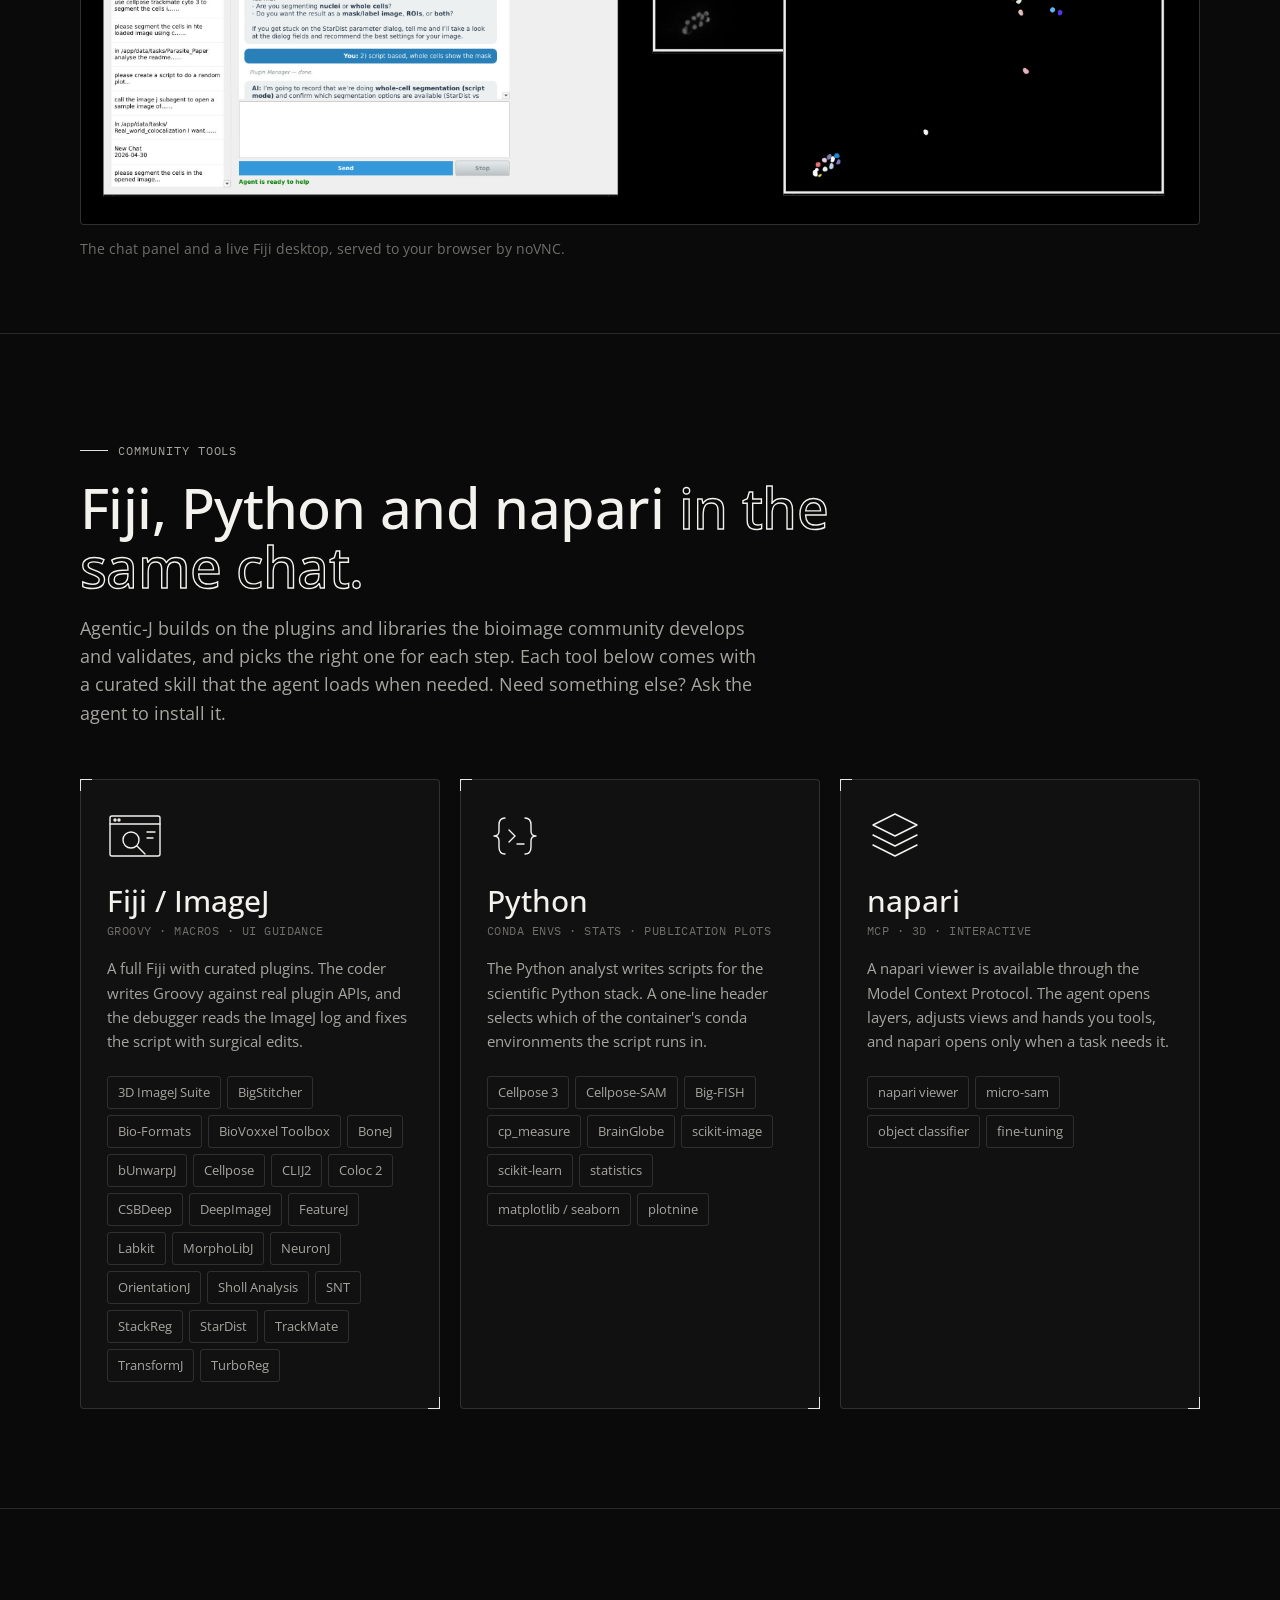
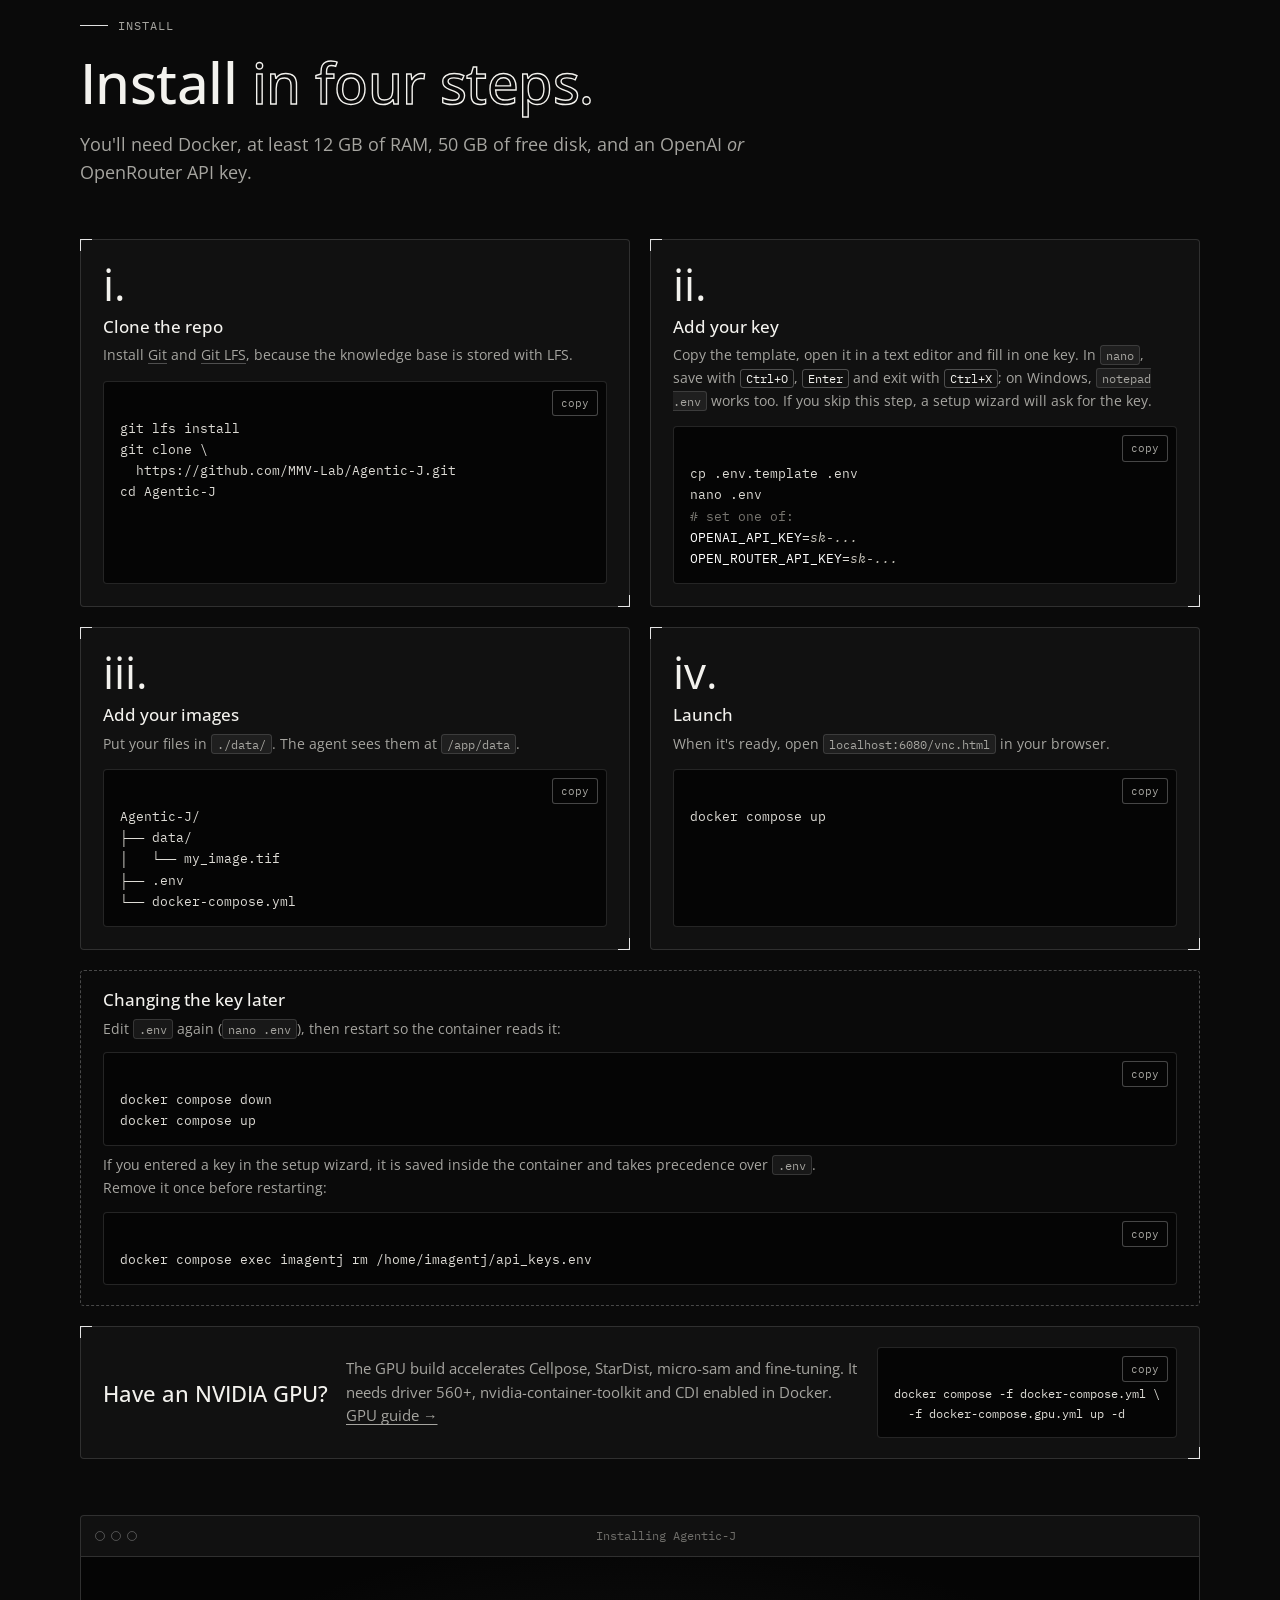
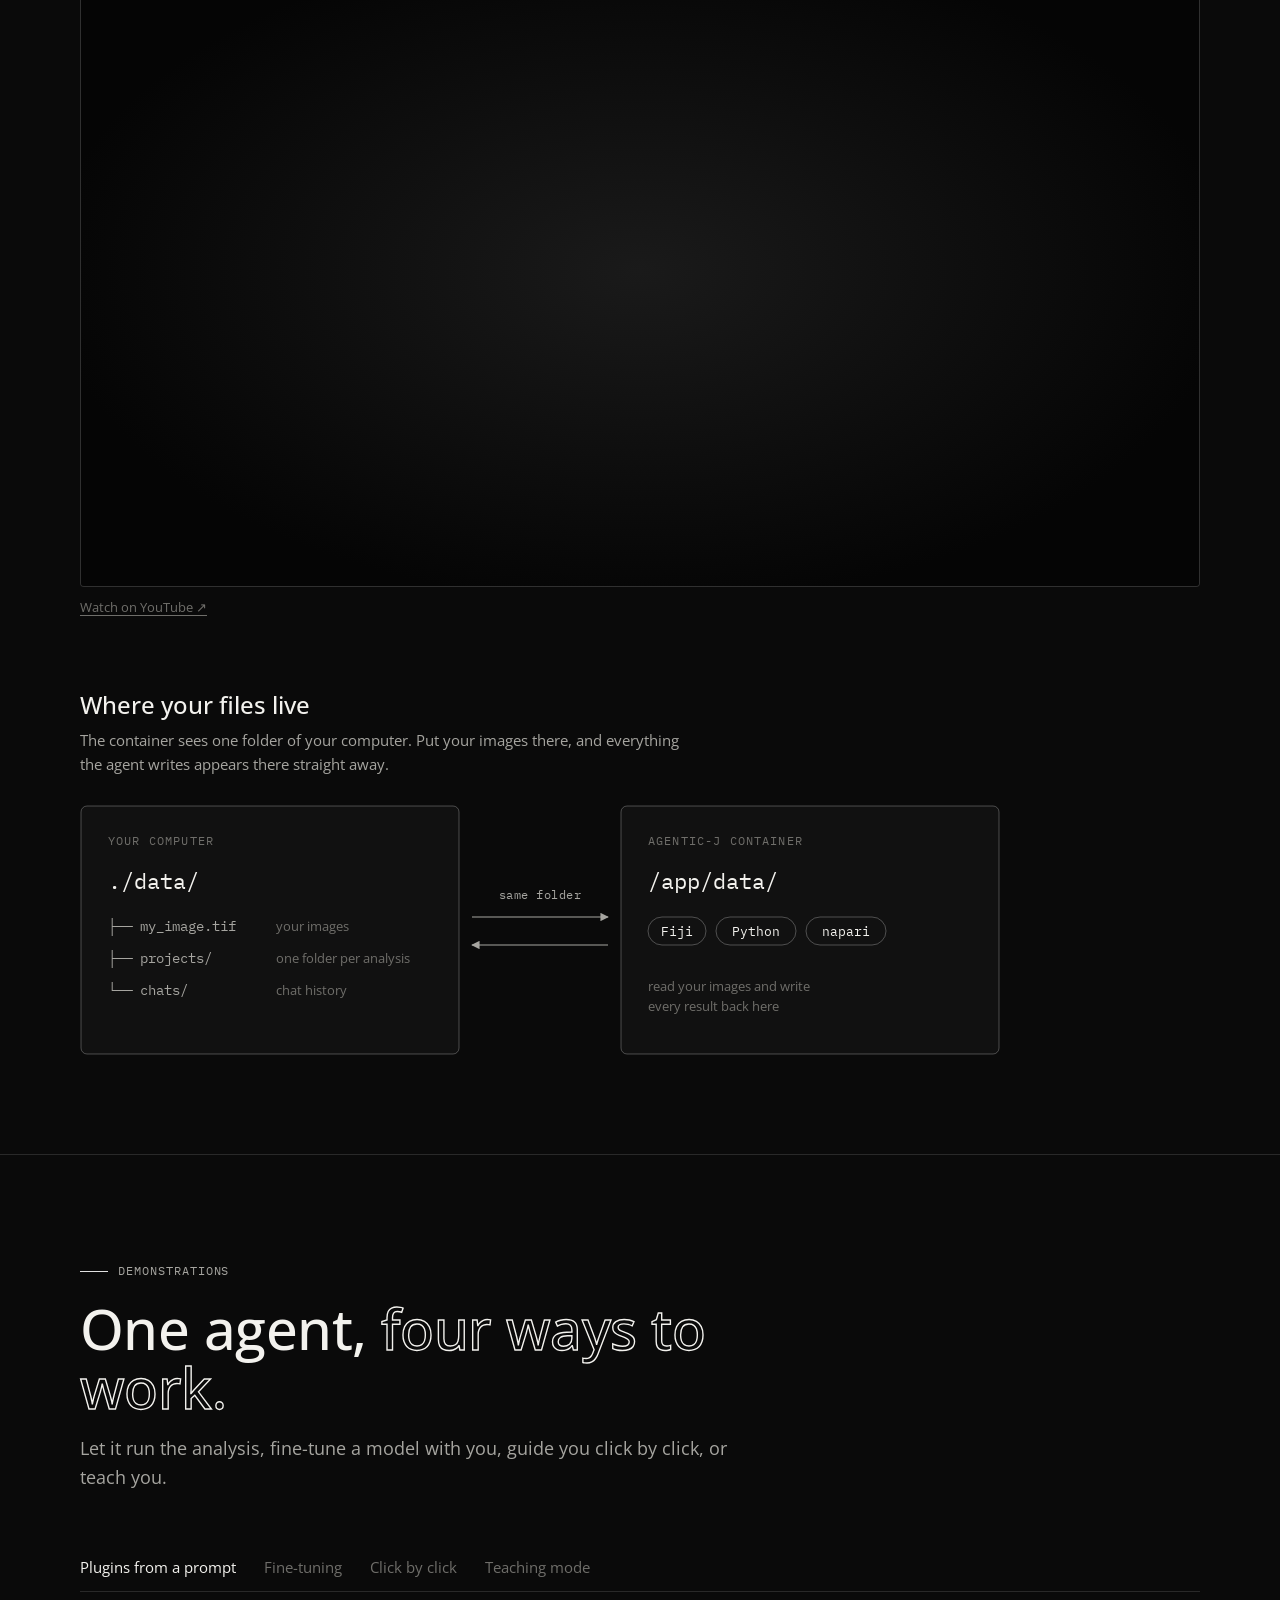
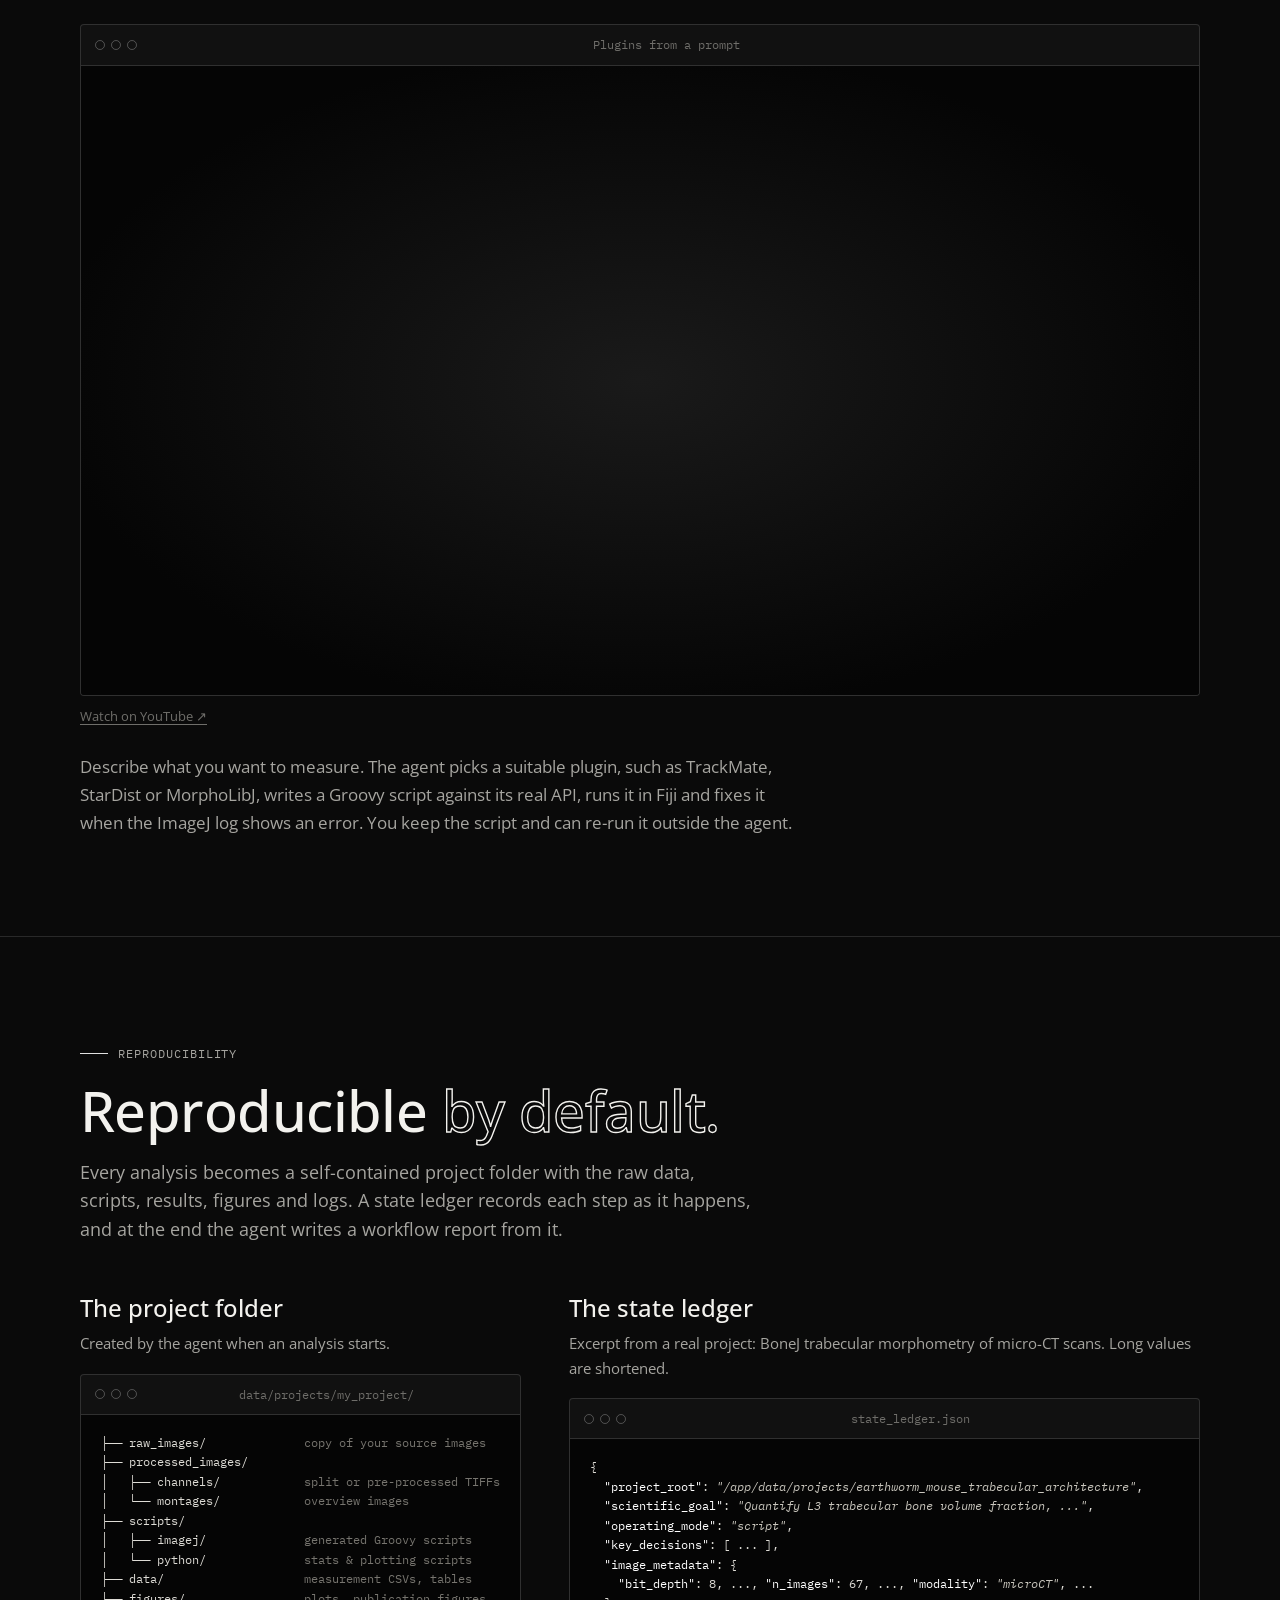
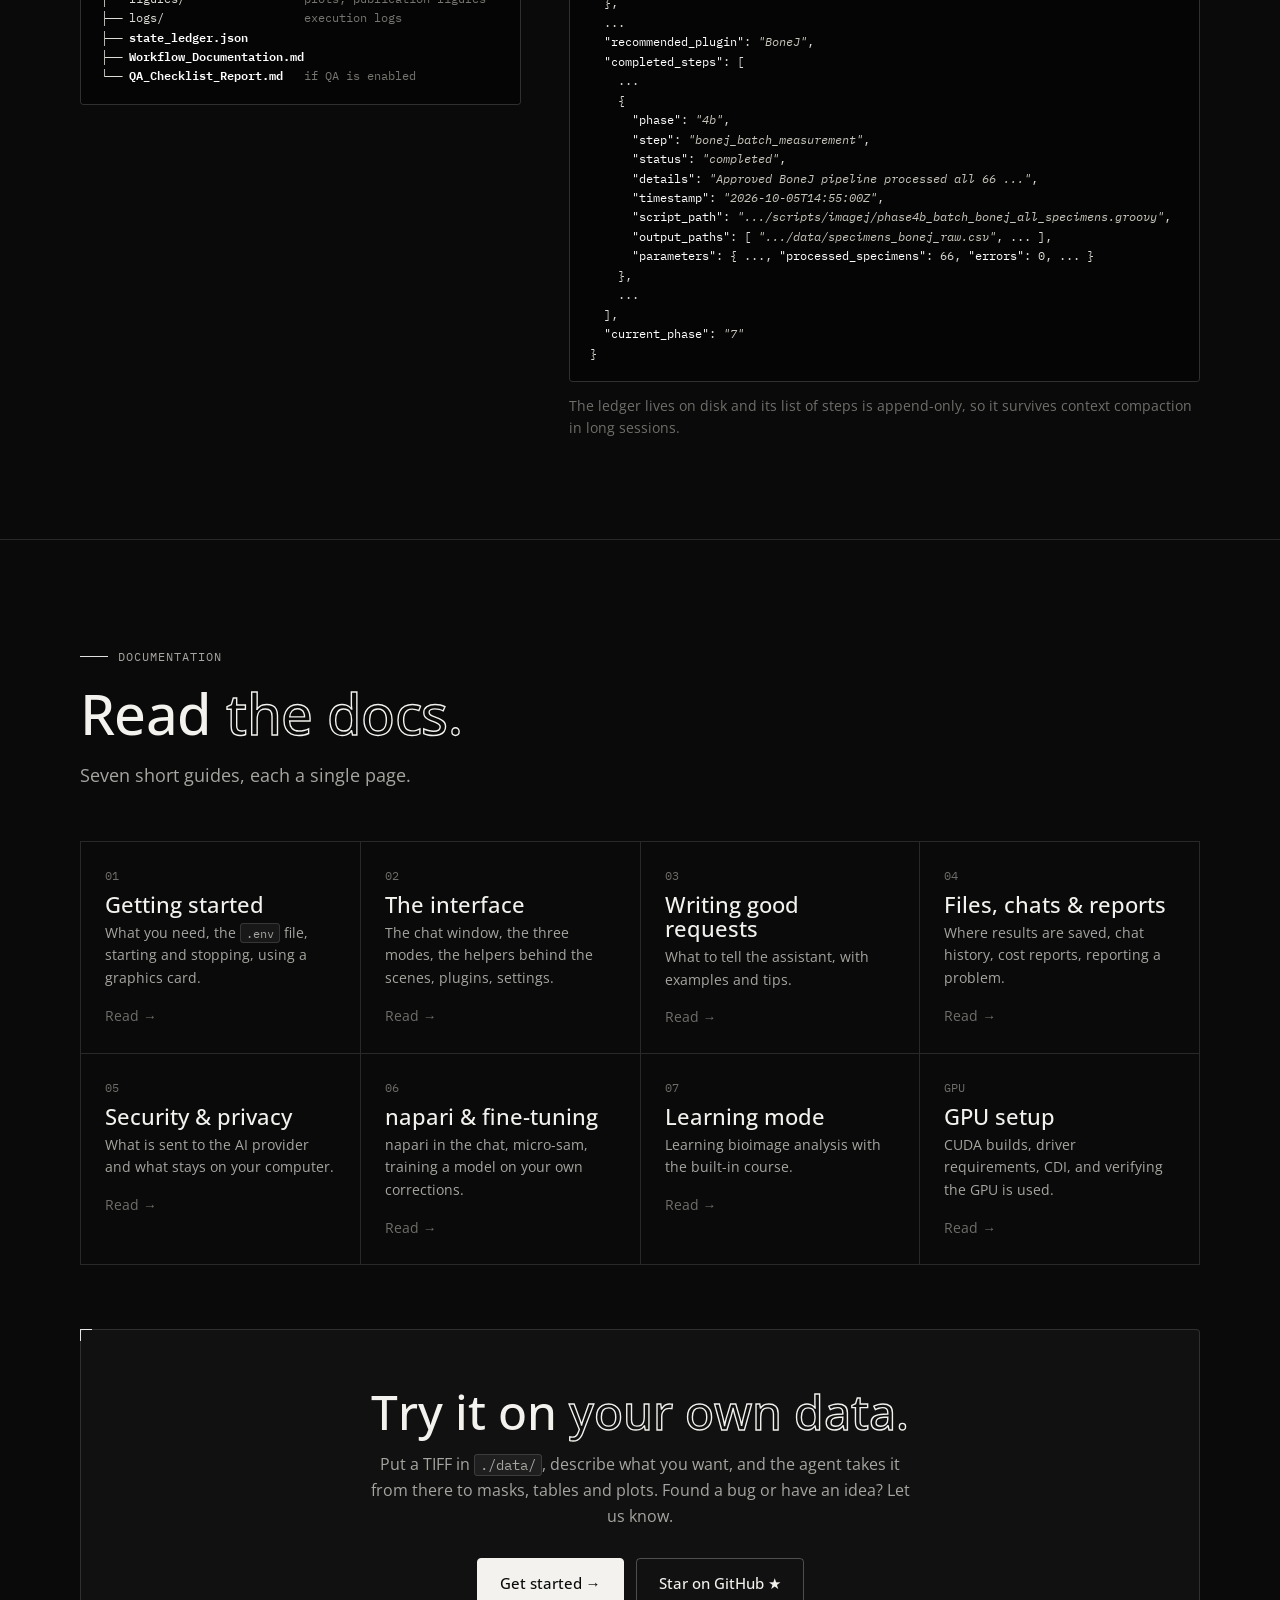
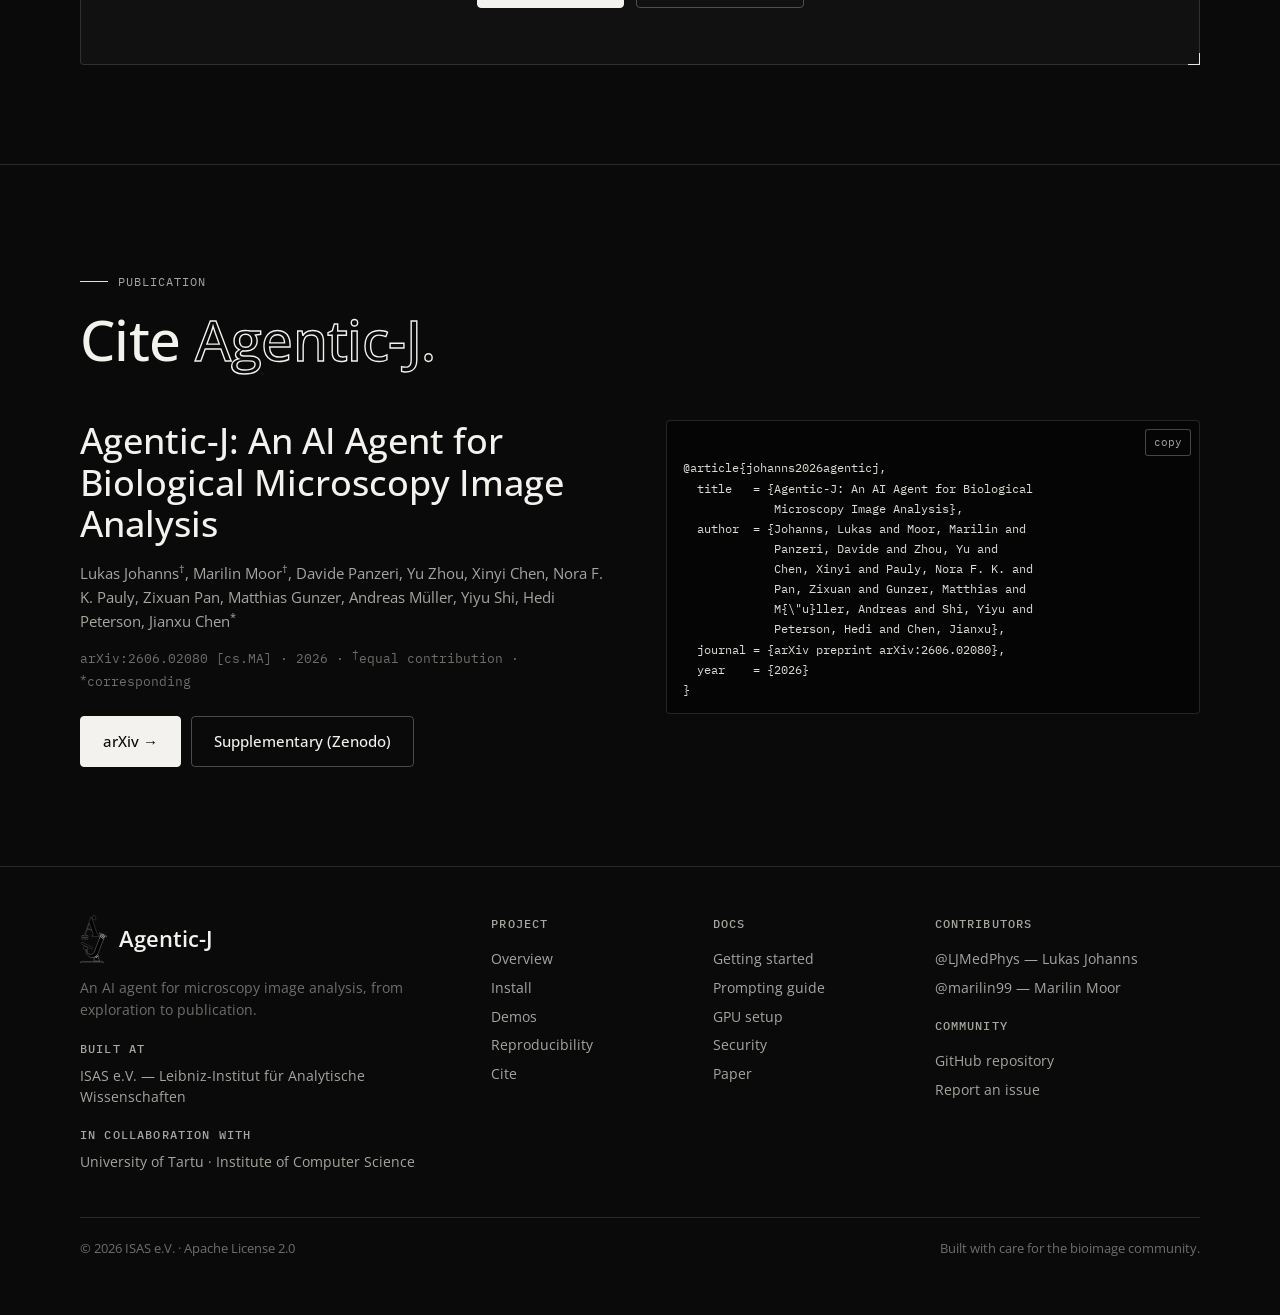
==== commit 1c32e0aa: "Merge branch 'feature/labkit-3d-fluorescence' into fix/running-in-spark Conflict resolution: - gui_r" ====
--- a/docs/index.html
+++ b/docs/index.html
@@ -139,11 +139,11 @@
             <span class="chip">3D ImageJ Suite</span><span class="chip">BigStitcher</span><span class="chip">Bio-Formats</span>
             <span class="chip">BioVoxxel Toolbox</span><span class="chip">BoneJ</span><span class="chip">bUnwarpJ</span>
             <span class="chip">Cellpose</span><span class="chip">CLIJ2</span><span class="chip">Coloc 2</span>
-            <span class="chip">FeatureJ</span>
+            <span class="chip">CSBDeep</span><span class="chip">DeepImageJ</span><span class="chip">FeatureJ</span>
             <span class="chip">Labkit</span>
             <span class="chip">MorphoLibJ</span><span class="chip">NeuronJ</span><span class="chip">OrientationJ</span>
             <span class="chip">Sholl Analysis</span><span class="chip">SNT</span><span class="chip">StackReg</span>
-            <span class="chip">TrackMate</span><span class="chip">TransformJ</span>
+            <span class="chip">StarDist</span><span class="chip">TrackMate</span><span class="chip">TransformJ</span>
             <span class="chip">TurboReg</span>
           </div>
         </div>
@@ -155,12 +155,12 @@
           <path d="M22 22l6 6-6 6"/><path d="M30 36h7"/>
         </svg>
         <h3>Python</h3>
-        <span class="kicker">PYTHON ENVS · STATS · PUBLICATION PLOTS</span>
-        <p>The Python analyst writes scripts for the scientific Python stack. A one-line header selects which of the container's Python environments the script runs in.</p>
+        <span class="kicker">CONDA ENVS · STATS · PUBLICATION PLOTS</span>
+        <p>The Python analyst writes scripts for the scientific Python stack. A one-line header selects which of the container's conda environments the script runs in.</p>
         <div class="skills">
           <div class="chips">
-            <span class="chip">Cellpose 3</span><span class="chip">Big-FISH</span>
-            <span class="chip">cp_measure</span><span class="chip">scikit-image</span>
+            <span class="chip">Cellpose 3</span><span class="chip">Cellpose-SAM</span><span class="chip">Big-FISH</span>
+            <span class="chip">cp_measure</span><span class="chip">BrainGlobe</span><span class="chip">scikit-image</span>
             <span class="chip">scikit-learn</span><span class="chip">statistics</span><span class="chip">matplotlib / seaborn</span>
             <span class="chip">plotnine</span>
           </div>
@@ -176,7 +176,7 @@
         <p>A napari viewer is available through the Model Context Protocol. The agent opens layers, adjusts views and hands you tools, and napari opens only when a task needs it.</p>
         <div class="skills">
           <div class="chips">
-            <span class="chip">napari viewer</span><span class="chip">drawing annotator</span>
+            <span class="chip">napari viewer</span><span class="chip">micro-sam</span><span class="chip">object classifier</span>
             <span class="chip">fine-tuning</span>
           </div>
         </div>
@@ -274,7 +274,7 @@
     <div class="section-head reveal">
       <span class="fig-tag">Install</span>
       <h2 class="section-title">Install <span class="outline">in four steps.</span></h2>
-      <p class="section-sub">You'll need Docker, at least 12 GB of RAM, 20 GB of free disk, and an OpenAI <em>or</em> OpenRouter API key.</p>
+      <p class="section-sub">You'll need Docker, at least 12 GB of RAM, 50 GB of free disk, and an OpenAI <em>or</em> OpenRouter API key.</p>
     </div>
 
     <div class="qs-grid">
@@ -327,7 +327,7 @@
 
     <div class="gpu-note frame reveal">
       <h4>Have an NVIDIA GPU?</h4>
-      <p>The GPU build accelerates Cellpose and fine-tuning. It needs driver 560+, nvidia-container-toolkit and CDI enabled in Docker.
+      <p>The GPU build accelerates Cellpose, StarDist, micro-sam and fine-tuning. It needs driver 560+, nvidia-container-toolkit and CDI enabled in Docker.
         <a href="https://github.com/MMV-Lab/Agentic-J#gpu-support-optional" target="_blank" rel="noopener" style="text-decoration:underline;text-underline-offset:3px">GPU guide →</a></p>
       <pre class="code"><button class="copy" data-copy>copy</button>docker compose -f docker-compose.yml \
   -f docker-compose.gpu.yml up -d</pre>
@@ -421,7 +421,7 @@
             <span class="soon">Demo video · coming soon</span>
           </div>
         </div>
-        <p class="demo-desc">Describe what you want to measure. The agent picks a suitable plugin, such as TrackMate, Cellpose or MorphoLibJ, writes a Groovy script against its real API, runs it in Fiji and fixes it when the ImageJ log shows an error. You keep the script and can re-run it outside the agent.</p>
+        <p class="demo-desc">Describe what you want to measure. The agent picks a suitable plugin, such as TrackMate, StarDist or MorphoLibJ, writes a Groovy script against its real API, runs it in Fiji and fixes it when the ImageJ log shows an error. You keep the script and can re-run it outside the agent.</p>
       </div>
       <div class="demo-panel" role="tabpanel" id="panel-finetune" aria-labelledby="tab-finetune" hidden>
         <div class="frame window">
@@ -429,7 +429,7 @@
           <img src="images/05_finetuning_annotation.jpg" width="1800" height="873" loading="lazy"
                alt="napari with the Agentic-J annotation helper: tile 3 of 20 of a micrograph, with objects outlined inside a cell and buttons to add, draw or delete objects and move to the next tile" />
         </div>
-        <p class="demo-desc">Pick a few tiles in napari and correct the current model's mistakes instead of drawing from scratch. The agent fine-tunes <strong>Cellpose</strong> on your corrections, scores the new model against the stock one, and only then runs it on the whole dataset.</p>
+        <p class="demo-desc">Pick a few tiles in napari and correct the current model's mistakes instead of drawing from scratch. The agent fine-tunes <strong>micro-sam</strong> or <strong>Cellpose</strong> on your corrections, scores the new model against the stock one, and only then runs it on the whole dataset.</p>
       </div>
       <div class="demo-panel" role="tabpanel" id="panel-ui" aria-labelledby="tab-ui" hidden>
         <div class="frame window">
@@ -556,7 +556,7 @@
         <span class="num">05</span><h4>Security &amp; privacy</h4><p>What is sent to the AI provider and what stays on your computer.</p><span class="arrow">Read →</span>
       </a>
       <a class="doc-card" href="https://github.com/MMV-Lab/Agentic-J/blob/main/user_guide/06_napari_and_fine_tuning.md" target="_blank" rel="noopener">
-        <span class="num">06</span><h4>napari &amp; fine-tuning</h4><p>napari in the chat, training Cellpose on your own corrections.</p><span class="arrow">Read →</span>
+        <span class="num">06</span><h4>napari &amp; fine-tuning</h4><p>napari in the chat, micro-sam, training a model on your own corrections.</p><span class="arrow">Read →</span>
       </a>
       <a class="doc-card" href="https://github.com/MMV-Lab/Agentic-J/blob/main/user_guide/07_learning_mode.md" target="_blank" rel="noopener">
         <span class="num">07</span><h4>Learning mode</h4><p>Learning bioimage analysis with the built-in course.</p><span class="arrow">Read →</span>
